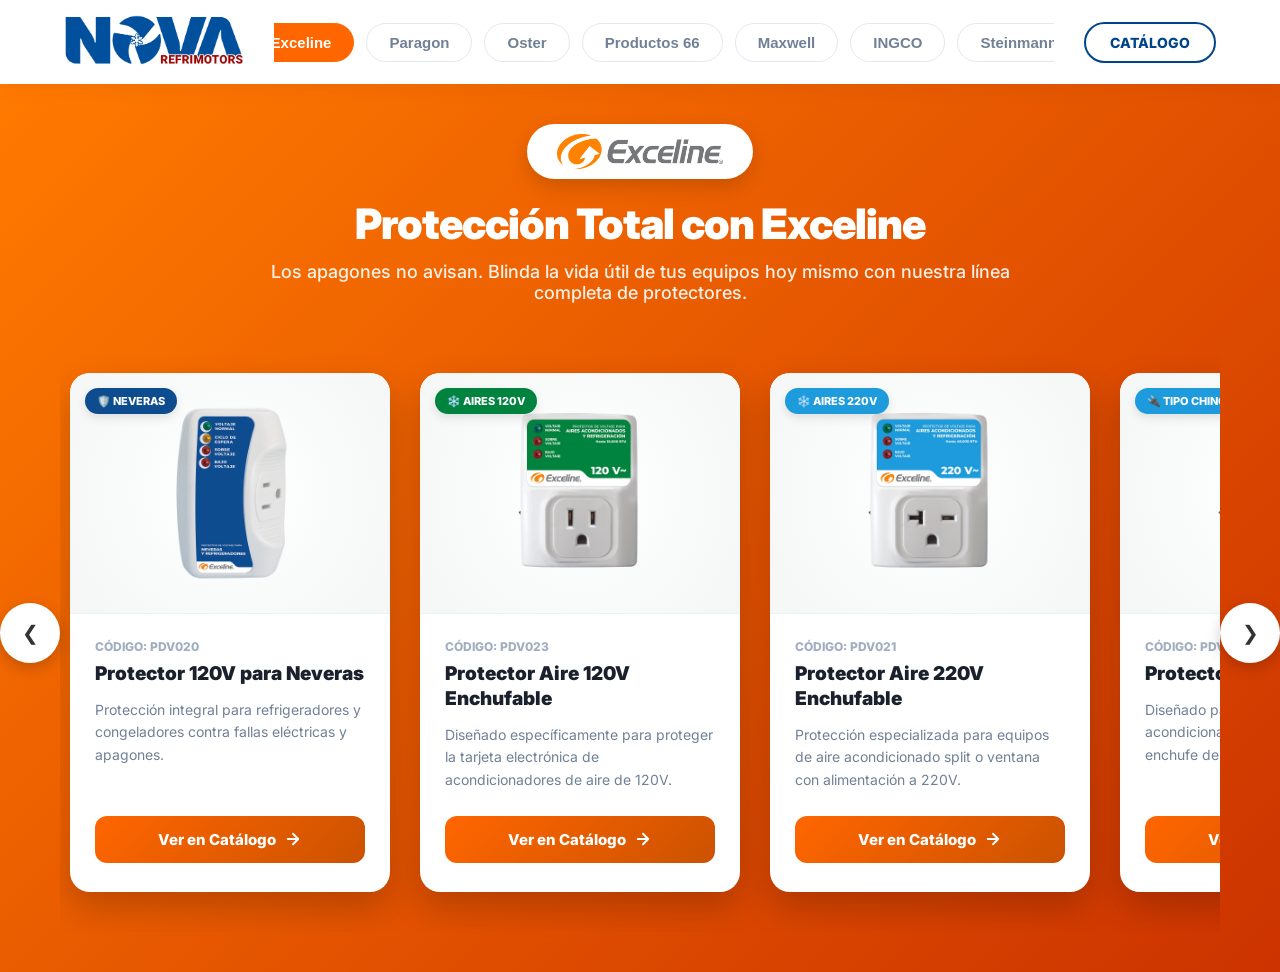
==== carrusel.html @ 26dc3462 "update" ====
<!DOCTYPE html>
<html lang="es">

<head>
    <meta charset="UTF-8">
    <meta name="viewport" content="width=device-width, initial-scale=1.0">
    <title>Marcas Destacadas | NOVA RefriMotors</title>
    <link rel="icon" type="image/x-icon" href="nova_favicon.png">

    <!-- Fuente moderna: Inter -->
    <link rel="preconnect" href="https://fonts.googleapis.com">
    <link rel="preconnect" href="https://fonts.gstatic.com" crossorigin>
    <link href="https://fonts.googleapis.com/css2?family=Inter:wght@400;500;600;700;800;900&display=swap"
        rel="stylesheet">

    <link rel="stylesheet" href="estilos-carrusel.css">
</head>

<body>

    <header class="carousel-header">
        <a href="index.html" title="Ver Catálogo">
            <img src="nova-logo-color.png" alt="Logo Nova RefriMotors" class="logo-img">
        </a>

        <nav class="brand-menu">
            <button class="brand-tab tab-exceline active" onclick="showBrand('exceline', this)">Exceline</button>
            <button class="brand-tab tab-paragon" onclick="showBrand('paragon', this)">Paragon</button>
            <button class="brand-tab tab-oster" onclick="showBrand('oster', this)">Oster</button>
            <button class="brand-tab tab-productos66" onclick="showBrand('productos66', this)">Productos 66</button>
            <button class="brand-tab tab-maxwell" onclick="showBrand('maxwell', this)">Maxwell</button>
            <button class="brand-tab tab-ingco" onclick="showBrand('ingco', this)">INGCO</button>
            <button class="brand-tab tab-steinmann" onclick="showBrand('steinmann', this)">Steinmann</button>
        </nav>

        <a href="index.html" class="back-btn">Catálogo</a>
    </header>

    <div class="master-carousel-container">

        <!-- ==========================================
             MARCA 1: EXCELINE (Carga Inmediata)
        =========================================== -->
        <section class="carousel-bg-card theme-exceline active-brand" id="brand-exceline">
            <div class="carousel-header-text">
                <div class="brand-logo-container exceline-logo">
                    <img src="Log_Exceline.png" alt="Marca Exceline">
                </div>
                <h2 class="carousel-title">Protección Total con Exceline</h2>
                <p class="carousel-subtitle">Los apagones no avisan. Blinda la vida útil de tus equipos hoy mismo con
                    nuestra línea completa de protectores.</p>
            </div>

            <div class="carousel-wrapper">
                <button class="slider-btn prev-btn">❮</button>
                <div class="carousel-track">
                    <div class="carousel-slide">
                        <div class="img-wrapper"><span class="badge badge-offer"
                                style="background:#0e4c90; color:white;">🛡️ Neveras</span><img
                                src="productos/PDV020.webp" alt="Protector PDV020"></div>
                        <div class="card-info">
                            <span class="card-category">CÓDIGO: PDV020</span>
                            <h3>Protector 120V para Neveras</h3>
                            <p>Protección integral para refrigeradores y congeladores contra fallas eléctricas y
                                apagones.</p>
                            <a href="index.html#product=PDV020" class="buy-btn exceline-btn">Ver en Catálogo <svg
                                    width="18" height="18" fill="none" stroke="currentColor" stroke-width="2.5"
                                    stroke-linecap="round" stroke-linejoin="round" viewBox="0 0 24 24">
                                    <path d="M5 12h14M12 5l7 7-7 7" />
                                </svg></a>
                        </div>
                    </div>
                    <div class="carousel-slide">
                        <div class="img-wrapper"><span class="badge badge-offer"
                                style="background:#00833e; color:white;">❄️ Aires 120V</span><img
                                src="productos/PDV023.webp" alt="Protector PDV023"></div>
                        <div class="card-info">
                            <span class="card-category">CÓDIGO: PDV023</span>
                            <h3>Protector Aire 120V Enchufable</h3>
                            <p>Diseñado específicamente para proteger la tarjeta electrónica de acondicionadores de aire
                                de 120V.</p>
                            <a href="index.html#product=PDV023" class="buy-btn exceline-btn">Ver en Catálogo <svg
                                    width="18" height="18" fill="none" stroke="currentColor" stroke-width="2.5"
                                    stroke-linecap="round" stroke-linejoin="round" viewBox="0 0 24 24">
                                    <path d="M5 12h14M12 5l7 7-7 7" />
                                </svg></a>
                        </div>
                    </div>
                    <div class="carousel-slide">
                        <div class="img-wrapper"><span class="badge badge-offer"
                                style="background:#1d9bdd; color:white;">❄️ Aires 220V</span><img
                                src="productos/PDV021.webp" alt="Protector PDV021"></div>
                        <div class="card-info">
                            <span class="card-category">CÓDIGO: PDV021</span>
                            <h3>Protector Aire 220V Enchufable</h3>
                            <p>Protección especializada para equipos de aire acondicionado split o ventana con
                                alimentación a 220V.</p>
                            <a href="index.html#product=PDV021" class="buy-btn exceline-btn">Ver en Catálogo <svg
                                    width="18" height="18" fill="none" stroke="currentColor" stroke-width="2.5"
                                    stroke-linecap="round" stroke-linejoin="round" viewBox="0 0 24 24">
                                    <path d="M5 12h14M12 5l7 7-7 7" />
                                </svg></a>
                        </div>
                    </div>
                    <div class="carousel-slide">
                        <div class="img-wrapper"><span class="badge badge-offer"
                                style="background:#1d9bdd; color:white;">🔌 Tipo Chino</span><img
                                src="productos/PDV022.webp" alt="Protector PDV022"></div>
                        <div class="card-info">
                            <span class="card-category">CÓDIGO: PDV022</span>
                            <h3>Protector 220V (Tipo Chino)</h3>
                            <p>Diseñado para equipos de aire acondicionado de 220V que utilizan enchufe de patas
                                inclinadas.</p>
                            <a href="index.html#product=PDV022" class="buy-btn exceline-btn">Ver en Catálogo <svg
                                    width="18" height="18" fill="none" stroke="currentColor" stroke-width="2.5"
                                    stroke-linecap="round" stroke-linejoin="round" viewBox="0 0 24 24">
                                    <path d="M5 12h14M12 5l7 7-7 7" />
                                </svg></a>
                        </div>
                    </div>
                    <div class="carousel-slide">
                        <div class="img-wrapper"><span class="badge badge-offer"
                                style="background:#77a9ff; color:white;">⚡ Bornera 120V</span><img
                                src="productos/PDV031.webp" alt="Protector PDV031"></div>
                        <div class="card-info">
                            <span class="card-category">CÓDIGO: PDV031</span>
                            <h3>Protector Alta Carga 120V</h3>
                            <p>Protector industrial y comercial para conexión directa por bornera. Ideal para cargas
                                pesadas en 120V.</p>
                            <a href="index.html#product=PDV031" class="buy-btn exceline-btn">Ver en Catálogo <svg
                                    width="18" height="18" fill="none" stroke="currentColor" stroke-width="2.5"
                                    stroke-linecap="round" stroke-linejoin="round" viewBox="0 0 24 24">
                                    <path d="M5 12h14M12 5l7 7-7 7" />
                                </svg></a>
                        </div>
                    </div>
                    <div class="carousel-slide">
                        <div class="img-wrapper"><span class="badge badge-offer"
                                style="background:#1d5370; color:white;">⚡ Bornera 220V</span><img
                                src="productos/PDV030.webp" alt="Protector PDV030"></div>
                        <div class="card-info">
                            <span class="card-category">CÓDIGO: PDV030</span>
                            <h3>Protector Alta Carga 220V</h3>
                            <p>Alta capacidad para equipos de gran tonelaje, motores y sistemas de refrigeración pesada
                                de 220V.</p>
                            <a href="index.html#product=PDV030" class="buy-btn exceline-btn">Ver en Catálogo <svg
                                    width="18" height="18" fill="none" stroke="currentColor" stroke-width="2.5"
                                    stroke-linecap="round" stroke-linejoin="round" viewBox="0 0 24 24">
                                    <path d="M5 12h14M12 5l7 7-7 7" />
                                </svg></a>
                        </div>
                    </div>
                    <div class="carousel-slide">
                        <div class="img-wrapper"><span class="badge badge-offer"
                                style="background:#09b75a; color:white;">🛠️ Compresores</span><img
                                src="productos/PDV029.webp" alt="Protector PDV029"></div>
                        <div class="card-info">
                            <span class="card-category">CÓDIGO: PDV029</span>
                            <h3>Protector de Compresores</h3>
                            <p>Dispositivo de montaje especializado para resguardar motocompresores de refrigeración
                                monofásicos de 120V.</p>
                            <a href="index.html#product=PDV029" class="buy-btn exceline-btn">Ver en Catálogo <svg
                                    width="18" height="18" fill="none" stroke="currentColor" stroke-width="2.5"
                                    stroke-linecap="round" stroke-linejoin="round" viewBox="0 0 24 24">
                                    <path d="M5 12h14M12 5l7 7-7 7" />
                                </svg></a>
                        </div>
                    </div>
                    <div class="carousel-slide">
                        <div class="img-wrapper"><span class="badge badge-offer"
                                style="background:#2d3748; color:white;">⚙️ Motores</span><img
                                src="productos/PDV051.webp" alt="Protector PDV051"></div>
                        <div class="card-info">
                            <span class="card-category">CÓDIGO: PDV051</span>
                            <h3>Protector para Motores 120V</h3>
                            <p>Módulo de protección integral para motores eléctricos monofásicos de uso industrial y
                                comercial en 120V.</p>
                            <a href="index.html#product=PDV051" class="buy-btn exceline-btn">Ver en Catálogo <svg
                                    width="18" height="18" fill="none" stroke="currentColor" stroke-width="2.5"
                                    stroke-linecap="round" stroke-linejoin="round" viewBox="0 0 24 24">
                                    <path d="M5 12h14M12 5l7 7-7 7" />
                                </svg></a>
                        </div>
                    </div>
                </div>
                <button class="slider-btn next-btn">❯</button>
            </div>
        </section>

        <!-- ==========================================
             MARCA 2: PARAGON (Carga Perezosa - data-src)
        =========================================== -->
        <section class="carousel-bg-card theme-paragon" id="brand-paragon" style="display: none;">
            <div class="carousel-header-text">
                <div class="brand-logo-container paragon-logo">
                    <img src="paragon-logo-negro.png" alt="Marca Paragon">
                </div>
                <h2 class="carousel-title">Precisión Mecánica Exacta</h2>
                <p class="carousel-subtitle">El estándar de la industria en sistemas de descongelación comercial e
                    industrial.</p>
            </div>
            <div class="carousel-wrapper">
                <button class="slider-btn prev-btn">❮</button>
                <div class="carousel-track">
                    <div class="carousel-slide">
                        <div class="img-wrapper"><span class="badge badge-offer"
                                style="background:#b70000; color:white;">⚙️ 220V</span><img
                                data-src="productos/RELOJ-PARAGON.webp" alt="Paragon 220V"></div>
                        <div class="card-info">
                            <span class="card-category">CÓDIGO: TIM500</span>
                            <h3>Reloj de Descongelacion Paragon 220V</h3>
                            <p>Temporizador electromecánico comercial Serie 8000 para descongelación a 220V.</p>
                            <a href="index.html#product=TIM500" class="buy-btn paragon-btn">Ver en Catálogo <svg
                                    width="18" height="18" fill="none" stroke="currentColor" stroke-width="2.5"
                                    stroke-linecap="round" stroke-linejoin="round" viewBox="0 0 24 24">
                                    <path d="M5 12h14M12 5l7 7-7 7" />
                                </svg></a>
                        </div>
                    </div>
                    <div class="carousel-slide">
                        <div class="img-wrapper"><span class="badge badge-offer"
                                style="background:#b70000; color:white;">⚙️ 110V</span><img
                                data-src="productos/RELOJ-PARAGON.webp" alt="Paragon 110V"></div>
                        <div class="card-info">
                            <span class="card-category">CÓDIGO: TIM400</span>
                            <h3>Reloj de Descongelacion Paragon 110V</h3>
                            <p>Temporizador electromecánico Serie 8000 ideal para refrigeración a 110V.</p>
                            <a href="index.html#product=TIM400" class="buy-btn paragon-btn">Ver en Catálogo <svg
                                    width="18" height="18" fill="none" stroke="currentColor" stroke-width="2.5"
                                    stroke-linecap="round" stroke-linejoin="round" viewBox="0 0 24 24">
                                    <path d="M5 12h14M12 5l7 7-7 7" />
                                </svg></a>
                        </div>
                    </div>
                    <div class="carousel-slide">
                        <div class="img-wrapper"><span class="badge badge-offer"
                                style="background:#b70000; color:white;">⏱️ 6H 21M</span><img
                                data-src="productos/TIM053.webp" alt="Paragon 6H"></div>
                        <div class="card-info">
                            <span class="card-category">CÓDIGO: TIM053</span>
                            <h3>Reloj de Nevera 6H x 21M</h3>
                            <p>Temporizador de descongelación automática con ciclo de 6 horas de trabajo.</p>
                            <a href="index.html#product=TIM053" class="buy-btn paragon-btn">Ver en Catálogo <svg
                                    width="18" height="18" fill="none" stroke="currentColor" stroke-width="2.5"
                                    stroke-linecap="round" stroke-linejoin="round" viewBox="0 0 24 24">
                                    <path d="M5 12h14M12 5l7 7-7 7" />
                                </svg></a>
                        </div>
                    </div>
                    <div class="carousel-slide">
                        <div class="img-wrapper"><span class="badge badge-offer"
                                style="background:#b70000; color:white;">⏱️ 8H 20M</span><img
                                data-src="productos/TIM018.webp" alt="Paragon 8H"></div>
                        <div class="card-info">
                            <span class="card-category">CÓDIGO: TIM018</span>
                            <h3>Reloj de Nevera 8H x 20M</h3>
                            <p>Intervalo equilibrado de 8 horas para consumo eficiente en neveras no-frost.</p>
                            <a href="index.html#product=TIM018" class="buy-btn paragon-btn">Ver en Catálogo <svg
                                    width="18" height="18" fill="none" stroke="currentColor" stroke-width="2.5"
                                    stroke-linecap="round" stroke-linejoin="round" viewBox="0 0 24 24">
                                    <path d="M5 12h14M12 5l7 7-7 7" />
                                </svg></a>
                        </div>
                    </div>
                    <div class="carousel-slide">
                        <div class="img-wrapper"><span class="badge badge-offer"
                                style="background:#b70000; color:white;">⏱️ 10H 25M</span><img
                                data-src="productos/TIM052.webp" alt="Paragon 10H"></div>
                        <div class="card-info">
                            <span class="card-category">CÓDIGO: TIM052</span>
                            <h3>Reloj de Nevera 10H x 25M</h3>
                            <p>Diseñado para ciclos extensos de enfriamiento garantizando eliminación de escarcha.</p>
                            <a href="index.html#product=TIM052" class="buy-btn paragon-btn">Ver en Catálogo <svg
                                    width="18" height="18" fill="none" stroke="currentColor" stroke-width="2.5"
                                    stroke-linecap="round" stroke-linejoin="round" viewBox="0 0 24 24">
                                    <path d="M5 12h14M12 5l7 7-7 7" />
                                </svg></a>
                        </div>
                    </div>
                </div>
                <button class="slider-btn next-btn">❯</button>
            </div>
        </section>

        <!-- ==========================================
             MARCA 3: OSTER (Carga Perezosa - data-src)
        =========================================== -->
        <section class="carousel-bg-card theme-oster" id="brand-oster" style="display: none;">
            <div class="carousel-header-text">
                <div class="brand-logo-container oster-logo">
                    <img src="oster-logo.png" alt="Marca Oster">
                </div>
                <h2 class="carousel-title">Repuestos Originales Garantizados</h2>
                <p class="carousel-subtitle">Recupera la potencia original de tu licuadora con aspas, vasos y
                    componentes certificados de máxima duración.</p>
            </div>
            <div class="carousel-wrapper">
                <button class="slider-btn prev-btn">❮</button>
                <div class="carousel-track">
                    <div class="carousel-slide">
                        <div class="img-wrapper"><span class="badge badge-offer"
                                style="background:#003264; color:white;">🔪 4 Aspas</span><img
                                data-src="productos/CUCHILLA_4_ASPAS_OSTER.webp.webp" alt="Oster 4 Aletas"></div>
                        <div class="card-info">
                            <span class="card-category">CÓDIGO: CLC001</span>
                            <h3>Cuchilla Oster 4 Aletas</h3>
                            <p>Cuchilla Picahielo Oster Original de 4 aletas en acero inoxidable de alta resistencia.
                            </p>
                            <a href="index.html#product=CLC001" class="buy-btn oster-btn">Ver en Catálogo <svg
                                    width="18" height="18" fill="none" stroke="currentColor" stroke-width="2.5"
                                    stroke-linecap="round" stroke-linejoin="round" viewBox="0 0 24 24">
                                    <path d="M5 12h14M12 5l7 7-7 7" />
                                </svg></a>
                        </div>
                    </div>
                    <div class="carousel-slide">
                        <div class="img-wrapper"><span class="badge badge-offer"
                                style="background:#003264; color:white;">🌪️ 6 Aspas</span><img
                                data-src="productos/CLC032.webp" alt="Oster 6 Aletas"></div>
                        <div class="card-info">
                            <span class="card-category">CÓDIGO: CLC032</span>
                            <h3>Cuchilla Oster 6 Aletas</h3>
                            <p>Cuchilla Oster procesadora de 6 aletas (Mod. 4980) de alto rendimiento para hielo y
                                batidos.</p>
                            <a href="index.html#product=CLC032" class="buy-btn oster-btn">Ver en Catálogo <svg
                                    width="18" height="18" fill="none" stroke="currentColor" stroke-width="2.5"
                                    stroke-linecap="round" stroke-linejoin="round" viewBox="0 0 24 24">
                                    <path d="M5 12h14M12 5l7 7-7 7" />
                                </svg></a>
                        </div>
                    </div>
                    <div class="carousel-slide">
                        <div class="img-wrapper"><span class="badge badge-offer"
                                style="background:#003264; color:white;">⚡ Eléctrico</span><img
                                data-src="productos/SWL102.webp" alt="Switch Oster"></div>
                        <div class="card-info">
                            <span class="card-category">CÓDIGO: SWL102</span>
                            <h3>Switch de Licuadora</h3>
                            <p>Switch de Licuadora Oster Original de 3 velocidades con perilla incluida.</p>
                            <a href="index.html#product=SWL102" class="buy-btn oster-btn">Ver en Catálogo <svg
                                    width="18" height="18" fill="none" stroke="currentColor" stroke-width="2.5"
                                    stroke-linecap="round" stroke-linejoin="round" viewBox="0 0 24 24">
                                    <path d="M5 12h14M12 5l7 7-7 7" />
                                </svg></a>
                        </div>
                    </div>
                    <div class="carousel-slide">
                        <div class="img-wrapper"><span class="badge badge-offer"
                                style="background:#003264; color:white;">🥤 Accesorios</span><img
                                data-src="productos/VLC005.webp" alt="Vaso Oster"></div>
                        <div class="card-info">
                            <span class="card-category">CÓDIGO: VLC005</span>
                            <h3>Vaso de Licuadora c/Tapa</h3>
                            <p>Vaso de licuadora Oster Original con tapa. Cristal de alta resistencia térmica y golpes.
                            </p>
                            <a href="index.html#product=VLC005" class="buy-btn oster-btn">Ver en Catálogo <svg
                                    width="18" height="18" fill="none" stroke="currentColor" stroke-width="2.5"
                                    stroke-linecap="round" stroke-linejoin="round" viewBox="0 0 24 24">
                                    <path d="M5 12h14M12 5l7 7-7 7" />
                                </svg></a>
                        </div>
                    </div>
                    <div class="carousel-slide">
                        <div class="img-wrapper"><span class="badge badge-offer"
                                style="background:#003264; color:white;">⚙️ Acoples</span><img
                                data-src="productos/JLC001.webp" alt="Cuadrante Oster"></div>
                        <div class="card-info">
                            <span class="card-category">CÓDIGO: JLC001</span>
                            <h3>Cuadrante Oster Rosca Gruesa</h3>
                            <p>Kit de acople cuadrante de rosca gruesa original Oster. Metálico y de alta durabilidad.
                            </p>
                            <a href="index.html#product=JLC001" class="buy-btn oster-btn">Ver en Catálogo <svg
                                    width="18" height="18" fill="none" stroke="currentColor" stroke-width="2.5"
                                    stroke-linecap="round" stroke-linejoin="round" viewBox="0 0 24 24">
                                    <path d="M5 12h14M12 5l7 7-7 7" />
                                </svg></a>
                        </div>
                    </div>
                </div>
                <button class="slider-btn next-btn">❯</button>
            </div>
        </section>

        <!-- ==========================================
             MARCA 4: PRODUCTOS 66 (Carga Perezosa - data-src)
        =========================================== -->
        <section class="carousel-bg-card theme-productos66" id="brand-productos66" style="display: none;">
            <div class="carousel-header-text">
                <div class="brand-logo-container productos66-logo">
                    <img src="productos66-logo.png" alt="Marca Productos 66">
                </div>
                <h2 class="carousel-title">Limpieza y Mantenimiento Profesional</h2>
                <p class="carousel-subtitle">Químicos especializados de alta pureza para garantizar el máximo
                    rendimiento de tus equipos de refrigeración.</p>
            </div>
            <div class="carousel-wrapper">
                <button class="slider-btn prev-btn">❮</button>
                <div class="carousel-track">
                    <div class="carousel-slide">
                        <div class="img-wrapper"><span class="badge badge-new"
                                style="background:#8cc63f; color:white">🟢 Limpieza</span><img
                                data-src="productos/PANEL-CLEAN.webp" alt="Panel Clean 66"></div>
                        <div class="card-info">
                            <span class="card-category">CÓDIGO: QMC004</span>
                            <h3>Panel Clean 66</h3>
                            <p>Limpiador profundo de aluminio para serpentines. Restaura la transferencia térmica.</p>
                            <a href="index.html#product=QMC004" class="buy-btn productos66-btn">Ver en Catálogo <svg
                                    width="18" height="18" fill="none" stroke="currentColor" stroke-width="2.5"
                                    stroke-linecap="round" stroke-linejoin="round" viewBox="0 0 24 24">
                                    <path d="M5 12h14M12 5l7 7-7 7" />
                                </svg></a>
                        </div>
                    </div>
                    <div class="carousel-slide">
                        <div class="img-wrapper"><span class="badge badge-offer"
                                style="background:#e87722; color:white">🟠 Concentrado</span><img
                                data-src="productos/PANEL-CLEAN+.webp" alt="Panel Clean 66 Plus+"></div>
                        <div class="card-info">
                            <span class="card-category">CÓDIGO: QMC016</span>
                            <h3>Panel Clean 66 Plus+</h3>
                            <p>Fórmula de alta concentración para remover el sucio pesado y la oxidación extrema.</p>
                            <a href="index.html#product=QMC016" class="buy-btn productos66-btn">Ver en Catálogo <svg
                                    width="18" height="18" fill="none" stroke="currentColor" stroke-width="2.5"
                                    stroke-linecap="round" stroke-linejoin="round" viewBox="0 0 24 24">
                                    <path d="M5 12h14M12 5l7 7-7 7" />
                                </svg></a>
                        </div>
                    </div>
                    <div class="carousel-slide">
                        <div class="img-wrapper"><span class="badge badge-new"
                                style="background:#00aae7; color:white">🔵 Antihumedad</span><img
                                data-src="productos/PANEL-COOL.webp" alt="Panel Cool 66"></div>
                        <div class="card-info">
                            <span class="card-category">CÓDIGO: QMC003</span>
                            <h3>Panel Cool 66</h3>
                            <p>Alcohol Metílico. Elimina la humedad del sistema evitando congelación en válvulas.</p>
                            <a href="index.html#product=QMC003" class="buy-btn productos66-btn">Ver en Catálogo <svg
                                    width="18" height="18" fill="none" stroke="currentColor" stroke-width="2.5"
                                    stroke-linecap="round" stroke-linejoin="round" viewBox="0 0 24 24">
                                    <path d="M5 12h14M12 5l7 7-7 7" />
                                </svg></a>
                        </div>
                    </div>
                    <div class="carousel-slide">
                        <div class="img-wrapper"><span class="badge badge-hot"
                                style="background:#da291c; color:white">🔴 Brillo</span><img
                                data-src="productos/PANEL-SHINE.webp" alt="Panel Shine 66"></div>
                        <div class="card-info">
                            <span class="card-category">CÓDIGO: QMC020</span>
                            <h3>Panel Shine 66</h3>
                            <p>Abrillantador químico de aluminio. Restaura el aspecto original dejándolos como nuevos.
                            </p>
                            <a href="index.html#product=QMC020" class="buy-btn productos66-btn">Ver en Catálogo <svg
                                    width="18" height="18" fill="none" stroke="currentColor" stroke-width="2.5"
                                    stroke-linecap="round" stroke-linejoin="round" viewBox="0 0 24 24">
                                    <path d="M5 12h14M12 5l7 7-7 7" />
                                </svg></a>
                        </div>
                    </div>
                    <div class="carousel-slide">
                        <div class="img-wrapper"><span class="badge badge-offer"
                                style="background:#ffcd00; color:white;">🟡 Dieléctrico</span><img
                                data-src="productos/PANELTRON.webp" alt="Paneltron 66"></div>
                        <div class="card-info">
                            <span class="card-category">CÓDIGO: QMC001</span>
                            <h3>Paneltron 66</h3>
                            <p>Solvente dieléctrico de 1 Litro para la limpieza segura de componentes y tableros
                                eléctricos.</p>
                            <a href="index.html#product=QMC001" class="buy-btn productos66-btn">Ver en Catálogo <svg
                                    width="18" height="18" fill="none" stroke="currentColor" stroke-width="2.5"
                                    stroke-linecap="round" stroke-linejoin="round" viewBox="0 0 24 24">
                                    <path d="M5 12h14M12 5l7 7-7 7" />
                                </svg></a>
                        </div>
                    </div>
                    <div class="carousel-slide">
                        <div class="img-wrapper"><span class="badge badge-hot"
                                style="background:#d25e1a; color:white">🟠 Concentrado</span><img
                                data-src="productos/PANELTRON+.webp" alt="Paneltron 66 Plus+"></div>
                        <div class="card-info">
                            <span class="card-category">CÓDIGO: QMC006</span>
                            <h3>Paneltron 66 Plus+</h3>
                            <p>Fórmula premium en lata de 1 Kilo. Máxima pureza, evaporación rápida y cero residuos.</p>
                            <a href="index.html#product=QMC006" class="buy-btn productos66-btn">Ver en Catálogo <svg
                                    width="18" height="18" fill="none" stroke="currentColor" stroke-width="2.5"
                                    stroke-linecap="round" stroke-linejoin="round" viewBox="0 0 24 24">
                                    <path d="M5 12h14M12 5l7 7-7 7" />
                                </svg></a>
                        </div>
                    </div>
                </div>
                <button class="slider-btn next-btn">❯</button>
            </div>
        </section>

        <!-- ==========================================
             MARCA 5: MAXWELL (Carga Perezosa - data-src)
        =========================================== -->
        <section class="carousel-bg-card theme-maxwell" id="brand-maxwell" style="display: none;">
            <div class="carousel-header-text">
                <div class="brand-logo-container maxwell-logo">
                    <img src="maxwell-gold-logo.png" alt="Marca Maxwell">
                </div>
                <h2 class="carousel-title">Flujo Energético Perfecto</h2>
                <p class="carousel-subtitle">Máxima durabilidad con 5 años de garantía. La energía constante y segura
                    que tus sistemas de refrigeración exigen.</p>
            </div>
            <div class="carousel-wrapper">
                <button class="slider-btn prev-btn">❮</button>
                <div class="carousel-track">
                    <div class="carousel-slide">
                        <div class="img-wrapper"><span class="badge badge-hot" style="background:#d38312; color:white">⭐
                                5 Años</span><img data-src="productos/20UF-GOLD.webp" alt="Capacitor 20UF"></div>
                        <div class="card-info">
                            <span class="card-category">CÓDIGO: CAP320</span>
                            <h3>Capacitor de 20 MFD Gold</h3>
                            <p>Capacitor de marcha metálico 370/440V.</p>
                            <a href="index.html#product=CAP320" class="buy-btn maxwell-btn">Ver en Catálogo <svg
                                    width="18" height="18" fill="none" stroke="currentColor" stroke-width="2.5"
                                    stroke-linecap="round" stroke-linejoin="round" viewBox="0 0 24 24">
                                    <path d="M5 12h14M12 5l7 7-7 7" />
                                </svg></a>
                        </div>
                    </div>
                    <div class="carousel-slide">
                        <div class="img-wrapper"><span class="badge badge-hot" style="background:#d38312; color:white">⭐
                                5 Años</span><img data-src="productos/25UF-GOLD.webp" alt="Capacitor 25UF"></div>
                        <div class="card-info">
                            <span class="card-category">CÓDIGO: CAP325</span>
                            <h3>Capacitor de 25 MFD Gold</h3>
                            <p>Capacitor de marcha metálico 370/440V.</p>
                            <a href="index.html#product=CAP325" class="buy-btn maxwell-btn">Ver en Catálogo <svg
                                    width="18" height="18" fill="none" stroke="currentColor" stroke-width="2.5"
                                    stroke-linecap="round" stroke-linejoin="round" viewBox="0 0 24 24">
                                    <path d="M5 12h14M12 5l7 7-7 7" />
                                </svg></a>
                        </div>
                    </div>
                    <div class="carousel-slide">
                        <div class="img-wrapper"><span class="badge badge-hot" style="background:#d38312; color:white">⭐
                                5 Años</span><img data-src="productos/30UF-GOLD.webp" alt="Capacitor 30UF"></div>
                        <div class="card-info">
                            <span class="card-category">CÓDIGO: CAP330</span>
                            <h3>Capacitor 30 MFD Gold</h3>
                            <p>Capacitor de marcha metálico 370/440V.</p>
                            <a href="index.html#product=CAP330" class="buy-btn maxwell-btn">Ver en Catálogo <svg
                                    width="18" height="18" fill="none" stroke="currentColor" stroke-width="2.5"
                                    stroke-linecap="round" stroke-linejoin="round" viewBox="0 0 24 24">
                                    <path d="M5 12h14M12 5l7 7-7 7" />
                                </svg></a>
                        </div>
                    </div>
                    <div class="carousel-slide">
                        <div class="img-wrapper"><span class="badge badge-hot" style="background:#d38312; color:white">⭐
                                5 Años</span><img data-src="productos/35UF-GOLD.webp" alt="Capacitor 35UF"></div>
                        <div class="card-info">
                            <span class="card-category">CÓDIGO: CAP335</span>
                            <h3>Capacitor de 35 MFD Gold</h3>
                            <p>Capacitor de marcha metálico 370/440V.</p>
                            <a href="index.html#product=CAP335" class="buy-btn maxwell-btn">Ver en Catálogo <svg
                                    width="18" height="18" fill="none" stroke="currentColor" stroke-width="2.5"
                                    stroke-linecap="round" stroke-linejoin="round" viewBox="0 0 24 24">
                                    <path d="M5 12h14M12 5l7 7-7 7" />
                                </svg></a>
                        </div>
                    </div>
                    <div class="carousel-slide">
                        <div class="img-wrapper"><span class="badge badge-hot" style="background:#d38312; color:white">⭐
                                5 Años</span><img data-src="productos/40UF-GOLD.webp" alt="Capacitor 40UF"></div>
                        <div class="card-info">
                            <span class="card-category">CÓDIGO: CAP340</span>
                            <h3>Capacitor de 40 MFD Gold</h3>
                            <p>Capacitor de marcha metálico 370/440V.</p>
                            <a href="index.html#product=CAP340" class="buy-btn maxwell-btn">Ver en Catálogo <svg
                                    width="18" height="18" fill="none" stroke="currentColor" stroke-width="2.5"
                                    stroke-linecap="round" stroke-linejoin="round" viewBox="0 0 24 24">
                                    <path d="M5 12h14M12 5l7 7-7 7" />
                                </svg></a>
                        </div>
                    </div>
                    <div class="carousel-slide">
                        <div class="img-wrapper"><span class="badge badge-hot" style="background:#d38312; color:white">⭐
                                5 Años</span><img data-src="productos/45UF-GOLD.webp" alt="Capacitor 45UF"></div>
                        <div class="card-info">
                            <span class="card-category">CÓDIGO: CAP345</span>
                            <h3>Capacitor de 45 MFD Gold</h3>
                            <p>Capacitor de marcha metálico 370/440V.</p>
                            <a href="index.html#product=CAP345" class="buy-btn maxwell-btn">Ver en Catálogo <svg
                                    width="18" height="18" fill="none" stroke="currentColor" stroke-width="2.5"
                                    stroke-linecap="round" stroke-linejoin="round" viewBox="0 0 24 24">
                                    <path d="M5 12h14M12 5l7 7-7 7" />
                                </svg></a>
                        </div>
                    </div>
                    <div class="carousel-slide">
                        <div class="img-wrapper"><span class="badge badge-hot" style="background:#d38312; color:white">⭐
                                5 Años</span><img data-src="productos/50UF-GOLD.webp" alt="Capacitor 50UF"></div>
                        <div class="card-info">
                            <span class="card-category">CÓDIGO: CAP350</span>
                            <h3>Capacitor de 50 MFD Gold</h3>
                            <p>Capacitor de marcha metálico 370/440V.</p>
                            <a href="index.html#product=CAP350" class="buy-btn maxwell-btn">Ver en Catálogo <svg
                                    width="18" height="18" fill="none" stroke="currentColor" stroke-width="2.5"
                                    stroke-linecap="round" stroke-linejoin="round" viewBox="0 0 24 24">
                                    <path d="M5 12h14M12 5l7 7-7 7" />
                                </svg></a>
                        </div>
                    </div>
                    <div class="carousel-slide">
                        <div class="img-wrapper"><span class="badge badge-hot" style="background:#d38312; color:white">⭐
                                5 Años</span><img data-src="productos/60UF-GOLD.webp" alt="Capacitor 60UF"></div>
                        <div class="card-info">
                            <span class="card-category">CÓDIGO: CAP360</span>
                            <h3>Capacitor de 60 MFD Gold</h3>
                            <p>Capacitor de marcha metálico 370/440V.</p>
                            <a href="index.html#product=CAP360" class="buy-btn maxwell-btn">Ver en Catálogo <svg
                                    width="18" height="18" fill="none" stroke="currentColor" stroke-width="2.5"
                                    stroke-linecap="round" stroke-linejoin="round" viewBox="0 0 24 24">
                                    <path d="M5 12h14M12 5l7 7-7 7" />
                                </svg></a>
                        </div>
                    </div>
                    <div class="carousel-slide">
                        <div class="img-wrapper"><span class="badge badge-hot" style="background:#d38312; color:white">⭐
                                5 Años</span><img data-src="productos/70UF-GOLD.webp" alt="Capacitor 70UF"></div>
                        <div class="card-info">
                            <span class="card-category">CÓDIGO: CAP370</span>
                            <h3>Capacitor de 70 MFD Gold</h3>
                            <p>Capacitor de marcha metálico 370/440V.</p>
                            <a href="index.html#product=CAP370" class="buy-btn maxwell-btn">Ver en Catálogo <svg
                                    width="18" height="18" fill="none" stroke="currentColor" stroke-width="2.5"
                                    stroke-linecap="round" stroke-linejoin="round" viewBox="0 0 24 24">
                                    <path d="M5 12h14M12 5l7 7-7 7" />
                                </svg></a>
                        </div>
                    </div>
                    <div class="carousel-slide">
                        <div class="img-wrapper"><span class="badge badge-hot" style="background:#d38312; color:white">⭐
                                5 Años</span><img data-src="productos/75UF-GOLD.webp" alt="Capacitor 75UF"></div>
                        <div class="card-info">
                            <span class="card-category">CÓDIGO: CAP371</span>
                            <h3>Capacitor de 75 MFD Gold</h3>
                            <p>Capacitor de marcha metálico 370/440V.</p>
                            <a href="index.html#product=CAP371" class="buy-btn maxwell-btn">Ver en Catálogo <svg
                                    width="18" height="18" fill="none" stroke="currentColor" stroke-width="2.5"
                                    stroke-linecap="round" stroke-linejoin="round" viewBox="0 0 24 24">
                                    <path d="M5 12h14M12 5l7 7-7 7" />
                                </svg></a>
                        </div>
                    </div>
                </div>
                <button class="slider-btn next-btn">❯</button>
            </div>
        </section>

        <!-- ==========================================
             MARCA 6: INGCO (Carga Perezosa - data-src)
        =========================================== -->
        <section class="carousel-bg-card theme-ingco" id="brand-ingco" style="display: none;">
            <div class="carousel-header-text">
                <div class="brand-logo-container ingco-logo">
                    <img src="ingco-logo.png" alt="Marca INGCO">
                </div>
                <h2 class="carousel-title">Equipos y Herramientas de Calidad</h2>
                <p class="carousel-subtitle">Equipos de grado profesional diseñados con la mejor calidad para resistir
                    el trabajo más pesado.</p>
            </div>
            <div class="carousel-wrapper">
                <button class="slider-btn prev-btn">❮</button>
                <div class="carousel-track">
                    <div class="carousel-slide">
                        <div class="img-wrapper"><span class="badge badge-hot" style="background:#363535; color:white">⚡
                                1600W</span><img data-src="productos/HID012.webp" alt="Hidrojet 1600W"></div>
                        <div class="card-info">
                            <span class="card-category">CÓDIGO: HID012</span>
                            <h3>Hidrojet de Alta Presión 1600W</h3>
                            <p>Hidrolavadora de alta presión para limpieza profunda de paneles y serpentines.</p>
                            <a href="index.html#product=HID012" class="buy-btn ingco-btn">Ver en Catálogo <svg
                                    width="18" height="18" fill="none" stroke="currentColor" stroke-width="2.5"
                                    stroke-linecap="round" stroke-linejoin="round" viewBox="0 0 24 24">
                                    <path d="M5 12h14M12 5l7 7-7 7" />
                                </svg></a>
                        </div>
                    </div>
                    <div class="carousel-slide">
                        <div class="img-wrapper"><span class="badge badge-offer"
                                style="background:#363535; color:white">💨 1000W</span><img
                                data-src="productos/ASP105.webp" alt="Aspiradora INGCO"></div>
                        <div class="card-info">
                            <span class="card-category">CÓDIGO: ASP105</span>
                            <h3>Aspiradora para Seco/Húmedo de 10L</h3>
                            <p>Aspiradora de grado industrial capaz de recoger polvo y líquidos con motor de 1000W.</p>
                            <a href="index.html#product=ASP105" class="buy-btn ingco-btn">Ver en Catálogo <svg
                                    width="18" height="18" fill="none" stroke="currentColor" stroke-width="2.5"
                                    stroke-linecap="round" stroke-linejoin="round" viewBox="0 0 24 24">
                                    <path d="M5 12h14M12 5l7 7-7 7" />
                                </svg></a>
                        </div>
                    </div>
                    <div class="carousel-slide">
                        <div class="img-wrapper"><span class="badge badge-new"
                                style="background:#363535; color:white">💧 1 HP</span><img
                                data-src="productos/BMB098.webp" alt="Bomba INGCO 1HP"></div>
                        <div class="card-info">
                            <span class="card-category">CÓDIGO: BMB098</span>
                            <h3>Bomba de Agua de 1HP 110V</h3>
                            <p>Bomba periférica de alto rendimiento con embobinado de cobre para máxima potencia.</p>
                            <a href="index.html#product=BMB098" class="buy-btn ingco-btn">Ver en Catálogo <svg
                                    width="18" height="18" fill="none" stroke="currentColor" stroke-width="2.5"
                                    stroke-linecap="round" stroke-linejoin="round" viewBox="0 0 24 24">
                                    <path d="M5 12h14M12 5l7 7-7 7" />
                                </svg></a>
                        </div>
                    </div>
                    <div class="carousel-slide">
                        <div class="img-wrapper"><span class="badge badge-new"
                                style="background:#363535; color:white">💧 1/2 HP</span><img
                                data-src="productos/BMB100.webp" alt="Bomba INGCO 1/2HP"></div>
                        <div class="card-info">
                            <span class="card-category">CÓDIGO: BMB100</span>
                            <h3>Bomba de Agua de 1/2HP 110V</h3>
                            <p>Bomba periférica eficiente y resistente para uso residencial o comercial ligero.</p>
                            <a href="index.html#product=BMB100" class="buy-btn ingco-btn">Ver en Catálogo <svg
                                    width="18" height="18" fill="none" stroke="currentColor" stroke-width="2.5"
                                    stroke-linecap="round" stroke-linejoin="round" viewBox="0 0 24 24">
                                    <path d="M5 12h14M12 5l7 7-7 7" />
                                </svg></a>
                        </div>
                    </div>
                    <div class="carousel-slide">
                        <div class="img-wrapper"><span class="badge badge-offer"
                                style="background:#363535; color:white">⚙️ 750W</span><img
                                data-src="productos/ESR100.webp" alt="Esmeriladora INGCO"></div>
                        <div class="card-info">
                            <span class="card-category">CÓDIGO: ESR100</span>
                            <h3>Esmeriladora Angular 4-1/2 750W</h3>
                            <p>Esmeril de alto rendimiento ideal para cortes rápidos y desbaste de metales.</p>
                            <a href="index.html#product=ESR100" class="buy-btn ingco-btn">Ver en Catálogo <svg
                                    width="18" height="18" fill="none" stroke="currentColor" stroke-width="2.5"
                                    stroke-linecap="round" stroke-linejoin="round" viewBox="0 0 24 24">
                                    <path d="M5 12h14M12 5l7 7-7 7" />
                                </svg></a>
                        </div>
                    </div>
                    <div class="carousel-slide">
                        <div class="img-wrapper"><span class="badge badge-hot"
                                style="background:#363535; color:white">🛠️ Kit 3 en 1</span><img
                                data-src="productos/VAM110.webp" alt="Kit Eléctrico"></div>
                        <div class="card-info">
                            <span class="card-category">CÓDIGO: VAM110</span>
                            <h3>Kit Multímetro, Tester y Pinza</h3>
                            <p>El combo eléctrico definitivo: Multímetro, Pinza Amperimétrica y Detector de Voltaje.</p>
                            <a href="index.html#product=VAM110" class="buy-btn ingco-btn">Ver en Catálogo <svg
                                    width="18" height="18" fill="none" stroke="currentColor" stroke-width="2.5"
                                    stroke-linecap="round" stroke-linejoin="round" viewBox="0 0 24 24">
                                    <path d="M5 12h14M12 5l7 7-7 7" />
                                </svg></a>
                        </div>
                    </div>
                    <div class="carousel-slide">
                        <div class="img-wrapper"><span class="badge badge-offer"
                                style="background:#363535; color:white">🚰 Control</span><img
                                data-src="productos/PST101.webp" alt="Control de Presión"></div>
                        <div class="card-info">
                            <span class="card-category">CÓDIGO: PST101</span>
                            <h3>Control de Presión Automático</h3>
                            <p>Automatiza el encendido y apagado de tu bomba de agua manteniendo una presión constante.
                            </p>
                            <a href="index.html#product=PST101" class="buy-btn ingco-btn">Ver en Catálogo <svg
                                    width="18" height="18" fill="none" stroke="currentColor" stroke-width="2.5"
                                    stroke-linecap="round" stroke-linejoin="round" viewBox="0 0 24 24">
                                    <path d="M5 12h14M12 5l7 7-7 7" />
                                </svg></a>
                        </div>
                    </div>
                    <div class="carousel-slide">
                        <div class="img-wrapper"><span class="badge badge-offer"
                                style="background:#363535; color:white">🚰 Regulador</span><img
                                data-src="productos/PST104.webp" alt="Regulador Electrónico"></div>
                        <div class="card-info">
                            <span class="card-category">CÓDIGO: PST104</span>
                            <h3>Regulador Presscontrol</h3>
                            <p>Módulo electrónico de control de flujo y presión para sistemas de bombeo hidroneumáticos.
                            </p>
                            <a href="index.html#product=PST104" class="buy-btn ingco-btn">Ver en Catálogo <svg
                                    width="18" height="18" fill="none" stroke="currentColor" stroke-width="2.5"
                                    stroke-linecap="round" stroke-linejoin="round" viewBox="0 0 24 24">
                                    <path d="M5 12h14M12 5l7 7-7 7" />
                                </svg></a>
                        </div>
                    </div>
                </div>
                <button class="slider-btn next-btn">❯</button>
            </div>
        </section>

        <!-- ==========================================
             MARCA 7: STEINMANN (Carga Perezosa - data-src)
        =========================================== -->
        <section class="carousel-bg-card theme-steinmann" id="brand-steinmann" style="display: none;">
            <div class="carousel-header-text">
                <div class="brand-logo-container steinmann-logo">
                    <img src="steinmann-logo.png" alt="Marca Steinmann">
                </div>
                <h2 class="carousel-title">Tecnología Avanzada en Refrigeración</h2>
                <p class="carousel-subtitle">Herramientas de vacío, motores y componentes de máxima precisión y
                    rendimiento.</p>
            </div>
            <div class="carousel-wrapper">
                <button class="slider-btn prev-btn">❮</button>
                <div class="carousel-track">

                    <div class="carousel-slide">
                        <div class="img-wrapper"><span class="badge badge-hot"
                                style="background:#0d47a1; color:white">🔋 18V</span><img
                                data-src="productos/BMB110.webp" alt="Bomba Vacío Inalámbrica"></div>
                        <div class="card-info">
                            <span class="card-category">CÓDIGO: BMB110</span>
                            <h3>Bomba de Vacío de 1/4 Inalámbrica</h3>
                            <p>Máxima portabilidad para técnicos exigentes. Opera a batería de 18V.</p>
                            <a href="index.html#product=BMB110" class="buy-btn steinmann-btn">Ver en Catálogo <svg
                                    width="18" height="18" fill="none" stroke="currentColor" stroke-width="2.5"
                                    stroke-linecap="round" stroke-linejoin="round" viewBox="0 0 24 24">
                                    <path d="M5 12h14M12 5l7 7-7 7" />
                                </svg></a>
                        </div>
                    </div>
                    <div class="carousel-slide">
                        <div class="img-wrapper"><span class="badge badge-offer"
                                style="background:#0d47a1; color:white">⚙️ 18" Axial</span><img
                                data-src="productos/MVA364.webp" alt="Motor Axial 18 Pulgadas"></div>
                        <div class="card-info">
                            <span class="card-category">CÓDIGO: MVA364</span>
                            <h3>Motor Ventilador Axial de Succión 18" 220V</h3>
                            <p>Motor de succión de gran caudal para cavas cuarto y alto tonelaje.</p>
                            <a href="index.html#product=MVA364" class="buy-btn steinmann-btn">Ver en Catálogo <svg
                                    width="18" height="18" fill="none" stroke="currentColor" stroke-width="2.5"
                                    stroke-linecap="round" stroke-linejoin="round" viewBox="0 0 24 24">
                                    <path d="M5 12h14M12 5l7 7-7 7" />
                                </svg></a>
                        </div>
                    </div>
                    <div class="carousel-slide">
                        <div class="img-wrapper"><span class="badge badge-new"
                                style="background:#0d47a1; color:white">🛠️ Kit</span><img
                                data-src="productos/KIT105.webp" alt="Kit Vacío Veloz"></div>
                        <div class="card-info">
                            <span class="card-category">CÓDIGO: KIT105</span>
                            <h3>Kit Vacío Veloz Lite 1/2</h3>
                            <p>Herramienta especializada para realizar vacíos profundos en tiempo récord.</p>
                            <a href="index.html#product=KIT105" class="buy-btn steinmann-btn">Ver en Catálogo <svg
                                    width="18" height="18" fill="none" stroke="currentColor" stroke-width="2.5"
                                    stroke-linecap="round" stroke-linejoin="round" viewBox="0 0 24 24">
                                    <path d="M5 12h14M12 5l7 7-7 7" />
                                </svg></a>
                        </div>
                    </div>
                    <div class="carousel-slide">
                        <div class="img-wrapper"><span class="badge badge-hot"
                                style="background:#0d47a1; color:white">🔩 1/3 HP</span><img
                                data-src="productos/MOI020.webp" alt="Motor 1/3HP"></div>
                        <div class="card-info">
                            <span class="card-category">CÓDIGO: MOI020</span>
                            <h3>Motor Ventilador de 1/3HP 220V</h3>
                            <p>Motor potente para equipos centrales de gran capacidad y alto rendimiento térmico.</p>
                            <a href="index.html#product=MOI020" class="buy-btn steinmann-btn">Ver en Catálogo <svg
                                    width="18" height="18" fill="none" stroke="currentColor" stroke-width="2.5"
                                    stroke-linecap="round" stroke-linejoin="round" viewBox="0 0 24 24">
                                    <path d="M5 12h14M12 5l7 7-7 7" />
                                </svg></a>
                        </div>
                    </div>
                    <div class="carousel-slide">
                        <div class="img-wrapper"><span class="badge badge-offer"
                                style="background:#0d47a1; color:white">✂️ Precisión</span><img
                                data-src="productos/CTB014.webp" alt="Corta Tubo Grande"></div>
                        <div class="card-info">
                            <span class="card-category">CÓDIGO: CTB014</span>
                            <h3>Corta Tubo Grande 1-1/4</h3>
                            <p>Herramienta de corte de precisión para tuberías de cobre y aluminio.</p>
                            <a href="index.html#product=CTB014" class="buy-btn steinmann-btn">Ver en Catálogo <svg
                                    width="18" height="18" fill="none" stroke="currentColor" stroke-width="2.5"
                                    stroke-linecap="round" stroke-linejoin="round" viewBox="0 0 24 24">
                                    <path d="M5 12h14M12 5l7 7-7 7" />
                                </svg></a>
                        </div>
                    </div>
                    <div class="carousel-slide">
                        <div class="img-wrapper"><span class="badge badge-new"
                                style="background:#0d47a1; color:white">🐍 Heavy Duty</span><img
                                data-src="productos/JMG359.webp" alt="Manguera R410A"></div>
                        <div class="card-info">
                            <span class="card-category">CÓDIGO: JMG359</span>
                            <h3>Manguera de Carga 5/16 152cm</h3>
                            <p>Juego de mangueras especializadas para sistemas R410A con máxima longitud.</p>
                            <a href="index.html#product=JMG359" class="buy-btn steinmann-btn">Ver en Catálogo <svg
                                    width="18" height="18" fill="none" stroke="currentColor" stroke-width="2.5"
                                    stroke-linecap="round" stroke-linejoin="round" viewBox="0 0 24 24">
                                    <path d="M5 12h14M12 5l7 7-7 7" />
                                </svg></a>
                        </div>
                    </div>
                    <div class="carousel-slide">
                        <div class="img-wrapper"><span class="badge badge-hot"
                                style="background:#0d47a1; color:white">🎒 Multiuso</span><img
                                data-src="productos/WAL105.webp" alt="Bolso Técnico"></div>
                        <div class="card-info">
                            <span class="card-category">CÓDIGO: WAL105</span>
                            <h3>Bolso Técnico Multiuso</h3>
                            <p>Morral tipo mochila con múltiples compartimientos para organizar tus herramientas.</p>
                            <a href="index.html#product=WAL105" class="buy-btn steinmann-btn">Ver en Catálogo <svg
                                    width="18" height="18" fill="none" stroke="currentColor" stroke-width="2.5"
                                    stroke-linecap="round" stroke-linejoin="round" viewBox="0 0 24 24">
                                    <path d="M5 12h14M12 5l7 7-7 7" />
                                </svg></a>
                        </div>
                    </div>
                    <div class="carousel-slide">
                        <div class="img-wrapper"><span class="badge badge-offer"
                                style="background:#0d47a1; color:white">💧 Filtro</span><img
                                data-src="productos/FIL166.webp" alt="Filtro S-303"></div>
                        <div class="card-info">
                            <span class="card-category">CÓDIGO: FIL166</span>
                            <h3>Filtro de Rosca con Nucleo Solido 3/8</h3>
                            <p>Filtro desecante de alto volumen (30 Cu.In.) para retención máxima de humedad.</p>
                            <a href="index.html#product=FIL166" class="buy-btn steinmann-btn">Ver en Catálogo <svg
                                    width="18" height="18" fill="none" stroke="currentColor" stroke-width="2.5"
                                    stroke-linecap="round" stroke-linejoin="round" viewBox="0 0 24 24">
                                    <path d="M5 12h14M12 5l7 7-7 7" />
                                </svg></a>
                        </div>
                    </div>

                </div>
                <button class="slider-btn next-btn">❯</button>
            </div>
        </section>

    </div>
    <script src="logica-carrusel.js"></script>
</body>

</html>
---- estilos-carrusel.css ----
/* estilos-carrusel.css */
* { margin: 0; padding: 0; box-sizing: border-box; }

body { 
    font-family: 'Inter', sans-serif; 
    background-color: #f0f4f8; 
    color: #1a202c; 
    overflow-x: hidden; 
}

/* --- ENCABEZADO Y MENÚ INTEGRADO --- */
.carousel-header { 
    background: rgba(255, 255, 255, 0.95); backdrop-filter: blur(10px); 
    padding: 15px 5%; 
    display: flex; justify-content: space-between; align-items: center; 
    box-shadow: 0 4px 20px rgba(0, 0, 0, 0.05); position: sticky; top: 0; z-index: 100;
    gap: 30px;
}
.logo-img { height: 50px; object-fit: contain; transition: transform 0.3s; }
.logo-img:hover { transform: scale(1.05); }

.back-btn { 
    text-decoration: none; color: #00458a; font-weight: 800; 
    border: 2px solid #00458a; padding: 10px 24px; 
    border-radius: 30px; transition: all 0.3s ease; font-size: 14px; text-transform: uppercase; 
    white-space: nowrap;
}
.back-btn:hover { background: #00458a; color: white; box-shadow: 0 4px 15px rgba(0, 69, 138, 0.2); }

/* --- PESTAÑAS SELECTORAS DE MARCAS --- */
.brand-menu {
    display: flex; gap: 12px; overflow-x: auto; white-space: nowrap; 
    border: none; background: transparent; padding: 0; flex-grow: 1; justify-content: center;
}
.brand-menu::-webkit-scrollbar { display: none; }

.brand-tab {
    padding: 10px 22px; border: 1px solid #e2e8f0; background: #ffffff;
    border-radius: 25px; cursor: pointer; font-size: 15px; font-weight: 700; 
    transition: 0.3s; color: #718096;
}
.brand-tab:hover { border-color: #00458a; color: #00458a; }

/* Colores dinámicos para cada pestaña activa */
.brand-tab.tab-exceline.active { background: #ff6600; border-color: #ff6600; color: white; }
.brand-tab.tab-paragon.active { background: #cc0000; border-color: #cc0000; color: white; }
.brand-tab.tab-oster.active { background: #00458a; border-color: #00458a; color: white; }
.brand-tab.tab-productos66.active { background: #111d4a; border-color: #111d4a; color: white; }
.brand-tab.tab-maxwell.active { background: #d38312; border-color: #d38312; color: white; box-shadow: 0 6px 15px rgba(211, 131, 18, 0.3); }
.brand-tab.tab-ingco.active { background: #f39c12; border-color: #f39c12; color: #1a1a1a; box-shadow: 0 6px 15px rgba(243, 156, 18, 0.3); }
.brand-tab.tab-steinmann.active { background: #1565c0; border-color: #1565c0; color: white; box-shadow: 0 6px 15px rgba(21, 101, 192, 0.3); }

/* --- ESTRUCTURA DE LA TARJETA ADAPTATIVA A PANTALLA COMPLETA --- */
.master-carousel-container { width: 100%; }

.carousel-bg-card {
    width: 100%; 
    border-radius: 0; 
    padding: 40px 0; 
    min-height: calc(100vh - 85px); 
    display: flex;
    flex-direction: column;
    justify-content: center; 
    position: relative; 
    animation: fadeIn 0.5s ease;
}
@keyframes fadeIn { from { opacity: 0; } to { opacity: 1; } }

.carousel-header-text { text-align: center; margin-bottom: 30px; position: relative; z-index: 2; padding: 0 20px; }
.brand-logo-container { display: inline-flex; justify-content: center; align-items: center; padding: 10px 30px; border-radius: 30px; margin-bottom: 20px; min-height: 50px; }
.brand-logo-container img { height: 35px; display: block; object-fit: contain; border-radius: 4px; } 

.carousel-title { font-size: 42px; margin-bottom: 12px; font-weight: 900; line-height: 1.2; letter-spacing: -1px; }
.carousel-subtitle { font-size: 18px; font-weight: 500; max-width: 800px; margin: 0 auto; color: rgba(255,255,255,0.9); }

.carousel-wrapper { position: relative; display: flex; align-items: center; justify-content: center; z-index: 2; width: 100%; max-width: 1400px; margin: 0 auto; padding: 0 60px; }

/* --- TRACK DEL CARRUSEL --- */
.carousel-track { 
    display: flex; gap: 30px; overflow-x: auto; scroll-snap-type: x mandatory; 
    scroll-behavior: smooth; padding: 40px 10px; 
    scrollbar-width: none; align-items: stretch; width: 100%;
}
.carousel-track::-webkit-scrollbar { display: none; }

/* --- TARJETAS INTERNAS --- */
.carousel-slide { 
    flex: 0 0 320px; background: #ffffff; border-radius: 20px; 
    scroll-snap-align: center; transition: all 0.4s cubic-bezier(0.175, 0.885, 0.32, 1.275); 
    display: flex; flex-direction: column; overflow: hidden; border: none;
}
.carousel-slide:hover { transform: translateY(-15px) scale(1.03); }

.img-wrapper {
    position: relative; background: radial-gradient(circle, #ffffff 0%, #f4f7f6 100%);
    padding: 30px 20px; border-bottom: 1px solid #edf2f7; display: flex; justify-content: center; align-items: center;
}
.img-wrapper img { width: 100%; height: 180px; object-fit: contain; transition: transform 0.5s ease; }
.carousel-slide:hover .img-wrapper img { transform: scale(1.1); }

.badge {
    position: absolute; top: 15px; left: 15px; padding: 6px 12px; border-radius: 20px;
    font-size: 11px; font-weight: 800; text-transform: uppercase; z-index: 2; box-shadow: 0 4px 10px rgba(0,0,0,0.1);
}
.badge-hot { background: linear-gradient(135deg, #ff416c, #ff4b2b); color: white; }
.badge-offer { background: linear-gradient(135deg, #f6d365, #fda085); color: #8c3b00; }
.badge-new { background: linear-gradient(135deg, #00458a, #007bff); color: white; }

.card-info { padding: 25px; display: flex; flex-direction: column; flex-grow: 1; text-align: left; }
.card-category { font-size: 12px; color: #a0aec0; font-weight: 800; margin-bottom: 8px; }
.carousel-slide h3 { font-size: 19px; color: #1a202c; margin-bottom: 12px; font-weight: 900; line-height: 1.3; }
.carousel-slide p { font-size: 14px; color: #718096; margin-bottom: 25px; line-height: 1.6; flex-grow: 1; }

.buy-btn { 
    display: flex; justify-content: center; align-items: center; gap: 8px;
    color: #ffffff; text-decoration: none; padding: 14px 20px; border-radius: 12px; 
    font-weight: 800; font-size: 15px; transition: all 0.3s ease; width: 100%; margin-top: auto; border: none;
}
.buy-btn svg { transition: transform 0.3s ease; }
.buy-btn:hover svg { transform: translateX(5px); }

/* Botones de flechas */
.slider-btn { 
    position: absolute; top: 50%; transform: translateY(-50%); 
    background: #ffffff; border: none; font-size: 20px; color: #333; 
    width: 60px; height: 60px; border-radius: 50%; 
    box-shadow: 0 5px 15px rgba(0, 0, 0, 0.2); cursor: pointer; z-index: 10; transition: all 0.3s ease;
}
.prev-btn { left: 0; }
.next-btn { right: 0; }

/* ==========================================
   TEMAS DE MARCAS (COLORES ESPECÍFICOS)
=========================================== */

/* TEMA EXCELINE */
.theme-exceline { background: linear-gradient(135deg, #ff7a00, #cc3300); }
.theme-exceline .carousel-title { color: #ffffff; }
.exceline-logo { background: #ffffff; box-shadow: 0 8px 20px rgba(0, 0, 0, 0.15); }
.theme-exceline .carousel-slide { box-shadow: 0 15px 35px rgba(0, 0, 0, 0.2); border-bottom: 4px solid transparent; }
.theme-exceline .carousel-slide:hover { box-shadow: 0 25px 50px rgba(0, 0, 0, 0.4); border-bottom: 4px solid #ff6600; }
.exceline-btn { background: linear-gradient(135deg, #ff6600, #cc5200); color: white; }
.exceline-btn:hover { background: linear-gradient(135deg, #e65c00, #b34700); box-shadow: 0 8px 20px rgba(255, 102, 0, 0.4); }
.theme-exceline .slider-btn:hover { background: #ff6600; color: white; }

/* TEMA PARAGON */
.theme-paragon { background: linear-gradient(135deg, #1a1a1a, #000000); }
.theme-paragon .carousel-title { color: #ffffff; }
.paragon-logo { background: #000000; box-shadow: 0 8px 20px rgba(204, 0, 0, 0.3); border: 1px solid #333; }
.theme-paragon .carousel-slide { box-shadow: 0 15px 35px rgba(0, 0, 0, 0.4); border-bottom: 4px solid transparent; }
.theme-paragon .carousel-slide:hover { box-shadow: 0 25px 50px rgba(0, 0, 0, 0.6); border-bottom: 4px solid #cc0000; }
.paragon-btn { background: linear-gradient(135deg, #e60000, #990000); }
.paragon-btn:hover { background: linear-gradient(135deg, #cc0000, #800000); box-shadow: 0 8px 20px rgba(230, 0, 0, 0.4); }
.theme-paragon .slider-btn:hover { background: #e60000; color: white; }

/* TEMA OSTER */
.theme-oster { background: linear-gradient(135deg, #00458a, #001f3f); }
.theme-oster .carousel-title { color: #ffffff; }
.oster-logo { background: transparent; padding: 0; box-shadow: none; margin-bottom: 25px; }
.oster-logo img { height: 60px; filter: drop-shadow(0px 4px 6px rgba(0,0,0,0.5)); } 
.theme-oster .carousel-slide { box-shadow: 0 15px 35px rgba(0, 0, 0, 0.3); border-bottom: 4px solid transparent; }
.theme-oster .carousel-slide:hover { box-shadow: 0 25px 50px rgba(0, 0, 0, 0.5); border-bottom: 4px solid #00458a; }
.oster-btn { background: linear-gradient(135deg, #00458a, #002b5e); color: white; }
.oster-btn:hover { background: linear-gradient(135deg, #0056b3, #003366); box-shadow: 0 8px 20px rgba(0, 69, 138, 0.4); }
.theme-oster .slider-btn:hover { background: #00458a; color: white; }

/* TEMA PRODUCTOS 66 */
.theme-productos66 { background: linear-gradient(135deg, #eef2f5, #dce4eb); border-top: 5px solid #111d4a; }
.theme-productos66 .carousel-title { color: #1a202c; } 
.theme-productos66 .carousel-subtitle { color: #4a5568; }
.productos66-logo { background: transparent; padding: 0; box-shadow: none; margin-bottom: 25px; }
.productos66-logo img { height: 60px; filter: drop-shadow(0px 3px 6px rgba(0,0,0,0.15)); } 
.theme-productos66 .carousel-slide { box-shadow: 0 15px 35px rgba(0, 0, 0, 0.08); border-bottom: 4px solid transparent; }
.theme-productos66 .carousel-slide:hover { box-shadow: 0 25px 50px rgba(0, 0, 0, 0.15); border-bottom: 4px solid #111d4a; }
.productos66-btn { background: linear-gradient(135deg, #111d4a, #0b1330); color: white;}
.productos66-btn:hover { background: linear-gradient(135deg, #1c2e6b, #111d4a); box-shadow: 0 8px 20px rgba(17, 29, 74, 0.3); }
.theme-productos66 .slider-btn:hover { background: #111d4a; color: white; }

/* TEMA MAXWELL */
.theme-maxwell { background: linear-gradient(135deg, #d38312, #8b4e04); border-top: 5px solid #1a1a1a; }
.theme-maxwell .carousel-title { color: #ffffff; }
.theme-maxwell .carousel-subtitle { color: #ffffff; font-weight: 600; }
.maxwell-logo { background: transparent; padding: 0; box-shadow: none; margin-bottom: 25px; }
.maxwell-logo img { height: 115px; object-fit: contain; filter: drop-shadow(0px 5px 8px rgba(0,0,0,0.25)); }
.theme-maxwell .carousel-slide { box-shadow: 0 15px 35px rgba(0, 0, 0, 0.2); border-bottom: 4px solid transparent; }
.theme-maxwell .carousel-slide:hover { box-shadow: 0 25px 50px rgba(0, 0, 0, 0.4); border-bottom: 4px solid #d38312; }
.maxwell-btn { background: linear-gradient(135deg, #d38312, #a66008); color: #ffffff; }
.maxwell-btn:hover { background: linear-gradient(135deg, #e59015, #8b4e04); box-shadow: 0 8px 20px rgba(211, 131, 18, 0.4); }
.theme-maxwell .slider-btn:hover { background: #d38312; color: white; }

/* TEMA INGCO */
.theme-ingco { background: linear-gradient(135deg, #f39c12, #e67e22); border-top: 5px solid #1a1a1a; }
.theme-ingco .carousel-title { color: #1a1a1a; }
.theme-ingco .carousel-subtitle { color: #333333; font-weight: 600;}
.ingco-logo { background: transparent; padding: 0; box-shadow: none; margin-bottom: 25px; }
.ingco-logo img { height: 70px; object-fit: contain; filter: drop-shadow(0px 3px 6px rgba(0,0,0,0.15)); }
.theme-ingco .carousel-slide { box-shadow: 0 15px 35px rgba(0, 0, 0, 0.15); border-bottom: 4px solid transparent; }
.theme-ingco .carousel-slide:hover { box-shadow: 0 25px 50px rgba(0, 0, 0, 0.3); border-bottom: 4px solid #1a1a1a; }
.ingco-btn { background: linear-gradient(135deg, #1a1a1a, #000000); color: #ffffff; }
.ingco-btn:hover { background: linear-gradient(135deg, #333333, #1a1a1a); box-shadow: 0 8px 20px rgba(0, 0, 0, 0.4); }
.theme-ingco .slider-btn:hover { background: #1a1a1a; color: white; }

/* TEMA STEINMANN (Fondo Azul Rey / Navy) */
.theme-steinmann { background: linear-gradient(135deg, #1565c0, #0d47a1); border-top: 5px solid #002171; }
.theme-steinmann .carousel-title { color: #ffffff; }
.theme-steinmann .carousel-subtitle { color: #bbdefb; }

.steinmann-logo { background: transparent; padding: 0; box-shadow: none; margin-bottom: 25px; }
.steinmann-logo img { height: 90px; object-fit: contain; filter: drop-shadow(0px 5px 10px rgba(0,0,0,0.3)); }

.theme-steinmann .carousel-slide { box-shadow: 0 15px 35px rgba(0, 0, 0, 0.2); border-bottom: 4px solid transparent; }
.theme-steinmann .carousel-slide:hover { box-shadow: 0 25px 50px rgba(0, 0, 0, 0.4); border-bottom: 4px solid #64b5f6; }
.steinmann-btn { background: linear-gradient(135deg, #0d47a1, #002171); color: #ffffff; }
.steinmann-btn:hover { background: linear-gradient(135deg, #1565c0, #0d47a1); box-shadow: 0 8px 20px rgba(13, 71, 161, 0.4); }
.theme-steinmann .slider-btn:hover { background: #1565c0; color: white; }

/* ==========================================
   DISEÑO MÓVIL (PANTALLA COMPLETA Y ADAPTATIVA)
=========================================== */
@media(max-width: 768px) {
    .carousel-header { flex-wrap: wrap; padding: 12px 15px; gap: 10px; }
    .logo-img { height: 35px; }
    .back-btn { font-size: 12px; padding: 8px 16px; }
    
    .brand-menu { 
        order: 3; width: 100%; justify-content: flex-start; 
        padding: 12px 0 0 0; margin-top: 2px; border-top: 1px solid #e2e8f0; 
    }
    .brand-tab { padding: 8px 16px; font-size: 14px; }
    
    .carousel-bg-card { 
        padding: 30px 0 40px 0; 
        /* ⬅️ ESTA ES LA LÍNEA MÁGICA QUE ARREGLA EL ESPACIO BLANCO */
        min-height: calc(100vh - 115px); 
        display: flex; 
        flex-direction: column; 
        justify-content: center; 
    }
    
    .carousel-header-text { margin-bottom: 20px; }
    
    .brand-logo-container { padding: 8px 25px; margin-bottom: 15px; min-height: 45px; }
    .brand-logo-container img { height: 30px; } 
    
    .oster-logo, .productos66-logo, .maxwell-logo, .ingco-logo, .steinmann-logo { 
        padding: 0; min-height: auto; margin-bottom: 15px; 
    }
    .oster-logo img, .productos66-logo img { height: 45px; }
    .ingco-logo img { height: 48px; }
    .steinmann-logo img { height: 50px; }
    .maxwell-logo img { height: 65px; } 
    
    .carousel-title { font-size: 24px; padding: 0 15px; margin-bottom: 8px; }
    .carousel-subtitle { 
        font-size: 14px; padding: 0 15px; margin-bottom: 0; line-height: 1.4; 
        display: -webkit-box; -webkit-line-clamp: 3; -webkit-box-orient: vertical; overflow: hidden; 
    }
    
    .slider-btn { display: none; } /* Ocultamos flechas para forzar el scroll táctil */
    .carousel-wrapper { padding: 0; width: 100%; }
    
    /* Fix para evitar overflow horizontal en el track */
    .carousel-track { gap: 15px; padding: 20px 15px 10px 15px; } 
    
    .carousel-slide { flex: 0 0 85%; border-radius: 20px; }
    .img-wrapper { padding: 25px 15px; }
    .img-wrapper img { height: 180px; }
    
    .card-info { padding: 20px; }
    .card-category { font-size: 12px; margin-bottom: 8px; }
    .carousel-slide h3 { font-size: 18px; margin-bottom: 10px; }
    .carousel-slide p { 
        font-size: 14px; margin-bottom: 20px; line-height: 1.5; 
        display: -webkit-box; -webkit-line-clamp: 3; -webkit-box-orient: vertical; overflow: hidden; 
    }
    .buy-btn { padding: 14px 20px; font-size: 15px; }
}
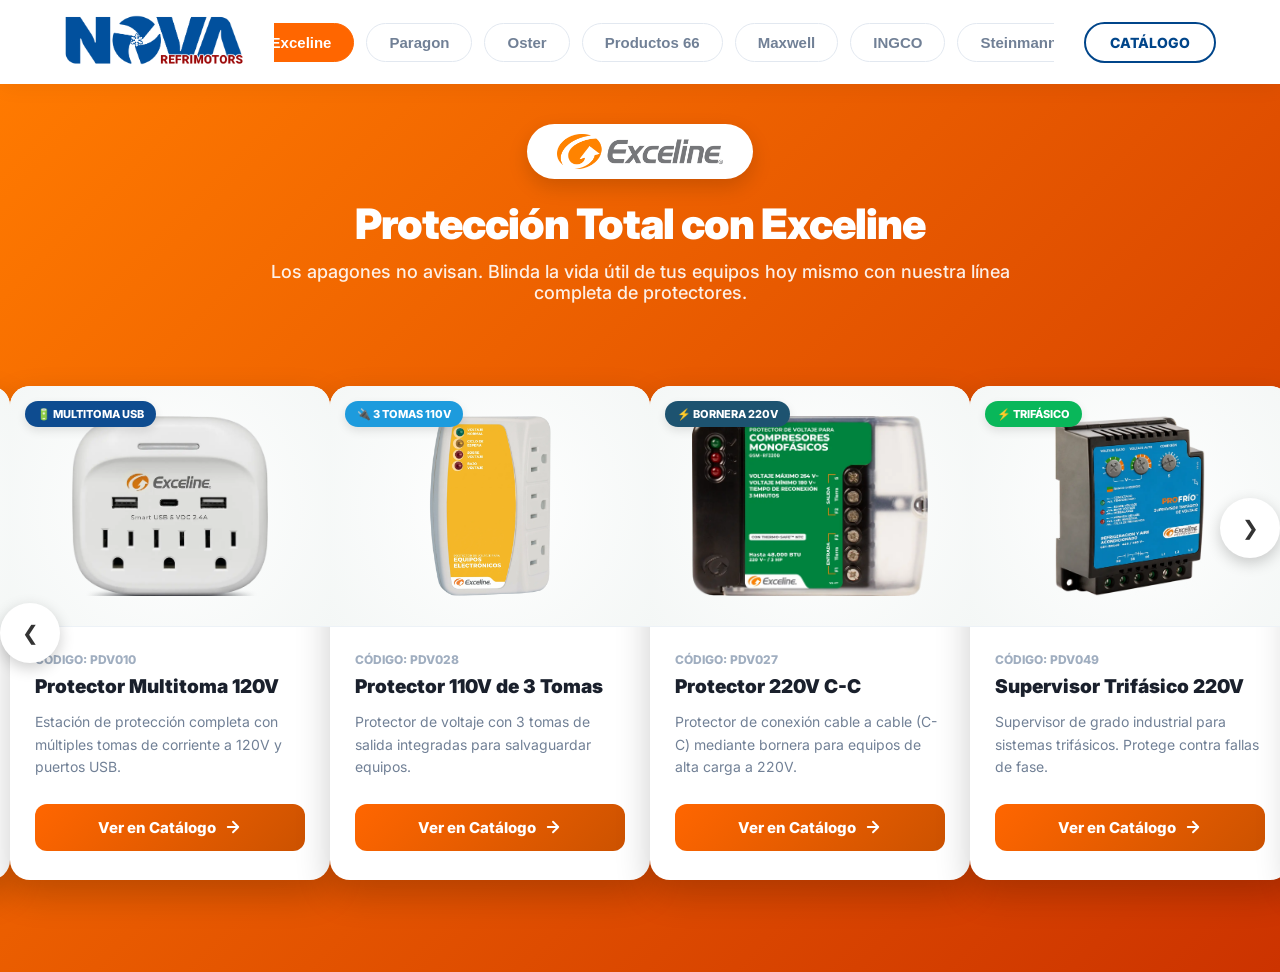
==== commit 297983f1: "update" ====
--- a/carrusel.html
+++ b/carrusel.html
@@ -183,758 +183,819 @@
                         </div>
                     </div>
                 </div>
-                <button class="slider-btn next-btn">❯</button>
-            </div>
-        </section>
-
-        <!-- ==========================================
+                <div class="carousel-slide">
+                    <div class="img-wrapper"><span class="badge badge-offer" style="background:#1d9bdd; color:white;">🔌
+                            Enchufable 120V</span><img src="productos/PDV007.webp" alt="Protector GSM-LPM120"></div>
+                    <div class="card-info">
+                        <span class="card-category">CÓDIGO: PDV007</span>
+                        <h3>Protector Enchufable 120V</h3>
+                        <p>Protector de voltaje enchufable compacto y seguro. Ideal para proteger electrodomésticos.
+                        </p>
+                        <a href="index.html#product=PDV007" class="buy-btn exceline-btn">Ver en Catálogo <svg width="18"
+                                height="18" fill="none" stroke="currentColor" stroke-width="2.5" stroke-linecap="round"
+                                stroke-linejoin="round" viewBox="0 0 24 24">
+                                <path d="M5 12h14M12 5l7 7-7 7" />
+                            </svg></a>
+                    </div>
+                </div>
+                <div class="carousel-slide">
+                    <div class="img-wrapper"><span class="badge badge-offer" style="background:#0e4c90; color:white;">🔋
+                            Multitoma USB</span><img src="productos/PDV010.webp" alt="Protector PDV010"></div>
+                    <div class="card-info">
+                        <span class="card-category">CÓDIGO: PDV010</span>
+                        <h3>Protector Multitoma 120V</h3>
+                        <p>Estación de protección completa con múltiples tomas de corriente a 120V y puertos USB.
+                        </p>
+                        <a href="index.html#product=PDV010" class="buy-btn exceline-btn">Ver en Catálogo <svg width="18"
+                                height="18" fill="none" stroke="currentColor" stroke-width="2.5" stroke-linecap="round"
+                                stroke-linejoin="round" viewBox="0 0 24 24">
+                                <path d="M5 12h14M12 5l7 7-7 7" />
+                            </svg></a>
+                    </div>
+                </div>
+                <div class="carousel-slide">
+                    <div class="img-wrapper"><span class="badge badge-offer" style="background:#1d9bdd; color:white;">🔌
+                            3 Tomas 110V</span><img src="productos/PDV028.webp" alt="Protector PDV028"></div>
+                    <div class="card-info">
+                        <span class="card-category">CÓDIGO: PDV028</span>
+                        <h3>Protector 110V de 3 Tomas</h3>
+                        <p>Protector de voltaje con 3 tomas de salida integradas para salvaguardar equipos.</p>
+                        <a href="index.html#product=PDV028" class="buy-btn exceline-btn">Ver en Catálogo <svg width="18"
+                                height="18" fill="none" stroke="currentColor" stroke-width="2.5" stroke-linecap="round"
+                                stroke-linejoin="round" viewBox="0 0 24 24">
+                                <path d="M5 12h14M12 5l7 7-7 7" />
+                            </svg></a>
+                    </div>
+                </div>
+                <div class="carousel-slide">
+                    <div class="img-wrapper"><span class="badge badge-offer" style="background:#1d5370; color:white;">⚡
+                            Bornera 220V</span><img src="productos/PDV027.webp" alt="Protector PDV027"></div>
+                    <div class="card-info">
+                        <span class="card-category">CÓDIGO: PDV027</span>
+                        <h3>Protector 220V C-C</h3>
+                        <p>Protector de conexión cable a cable (C-C) mediante bornera para equipos de alta carga a
+                            220V.</p>
+                        <a href="index.html#product=PDV027" class="buy-btn exceline-btn">Ver en Catálogo <svg width="18"
+                                height="18" fill="none" stroke="currentColor" stroke-width="2.5" stroke-linecap="round"
+                                stroke-linejoin="round" viewBox="0 0 24 24">
+                                <path d="M5 12h14M12 5l7 7-7 7" />
+                            </svg></a>
+                    </div>
+                </div>
+                <div class="carousel-slide">
+                    <div class="img-wrapper"><span class="badge badge-offer" style="background:#09b75a; color:white;">⚡
+                            Trifásico</span><img src="productos/PDV049.webp" alt="Protector PDV049"></div>
+                    <div class="card-info">
+                        <span class="card-category">CÓDIGO: PDV049</span>
+                        <h3>Supervisor Trifásico 220V</h3>
+                        <p>Supervisor de grado industrial para sistemas trifásicos. Protege contra fallas de fase.
+                        </p>
+                        <a href="index.html#product=PDV049" class="buy-btn exceline-btn">Ver en Catálogo <svg width="18"
+                                height="18" fill="none" stroke="currentColor" stroke-width="2.5" stroke-linecap="round"
+                                stroke-linejoin="round" viewBox="0 0 24 24">
+                                <path d="M5 12h14M12 5l7 7-7 7" />
+                            </svg></a>
+                    </div>
+                </div>
+                <div class="carousel-slide">
+                    <div class="img-wrapper"><span class="badge badge-offer" style="background:#2d3748; color:white;">⚡
+                            Monofásico</span><img src="productos/PFV014-PDV050.webp" alt="Supervisor Monofásico"></div>
+                    <div class="card-info">
+                        <span class="card-category">CÓDIGO: SUPERVISOR-MONO-VAR</span>
+                        <h3>Supervisor Monofásico</h3>
+                        <p>Módulo de supervisión de voltaje para montaje en riel DIN o panel. 120V o 220V.</p>
+                        <a href="index.html#product=SUPERVISOR-MONO-VAR" class="buy-btn exceline-btn">Ver en
+                            Catálogo <svg width="18" height="18" fill="none" stroke="currentColor" stroke-width="2.5"
+                                stroke-linecap="round" stroke-linejoin="round" viewBox="0 0 24 24">
+                                <path d="M5 12h14M12 5l7 7-7 7" />
+                            </svg></a>
+                    </div>
+                </div>
+            </div>
+            <button class="slider-btn next-btn">❯</button>
+    </div>
+    </section>
+
+    <!-- ==========================================
              MARCA 2: PARAGON (Carga Perezosa - data-src)
         =========================================== -->
-        <section class="carousel-bg-card theme-paragon" id="brand-paragon" style="display: none;">
-            <div class="carousel-header-text">
-                <div class="brand-logo-container paragon-logo">
-                    <img src="paragon-logo-negro.png" alt="Marca Paragon">
-                </div>
-                <h2 class="carousel-title">Precisión Mecánica Exacta</h2>
-                <p class="carousel-subtitle">El estándar de la industria en sistemas de descongelación comercial e
-                    industrial.</p>
-            </div>
-            <div class="carousel-wrapper">
-                <button class="slider-btn prev-btn">❮</button>
-                <div class="carousel-track">
-                    <div class="carousel-slide">
-                        <div class="img-wrapper"><span class="badge badge-offer"
-                                style="background:#b70000; color:white;">⚙️ 220V</span><img
-                                data-src="productos/RELOJ-PARAGON.webp" alt="Paragon 220V"></div>
-                        <div class="card-info">
-                            <span class="card-category">CÓDIGO: TIM500</span>
-                            <h3>Reloj de Descongelacion Paragon 220V</h3>
-                            <p>Temporizador electromecánico comercial Serie 8000 para descongelación a 220V.</p>
-                            <a href="index.html#product=TIM500" class="buy-btn paragon-btn">Ver en Catálogo <svg
-                                    width="18" height="18" fill="none" stroke="currentColor" stroke-width="2.5"
-                                    stroke-linecap="round" stroke-linejoin="round" viewBox="0 0 24 24">
-                                    <path d="M5 12h14M12 5l7 7-7 7" />
-                                </svg></a>
-                        </div>
-                    </div>
-                    <div class="carousel-slide">
-                        <div class="img-wrapper"><span class="badge badge-offer"
-                                style="background:#b70000; color:white;">⚙️ 110V</span><img
-                                data-src="productos/RELOJ-PARAGON.webp" alt="Paragon 110V"></div>
-                        <div class="card-info">
-                            <span class="card-category">CÓDIGO: TIM400</span>
-                            <h3>Reloj de Descongelacion Paragon 110V</h3>
-                            <p>Temporizador electromecánico Serie 8000 ideal para refrigeración a 110V.</p>
-                            <a href="index.html#product=TIM400" class="buy-btn paragon-btn">Ver en Catálogo <svg
-                                    width="18" height="18" fill="none" stroke="currentColor" stroke-width="2.5"
-                                    stroke-linecap="round" stroke-linejoin="round" viewBox="0 0 24 24">
-                                    <path d="M5 12h14M12 5l7 7-7 7" />
-                                </svg></a>
-                        </div>
-                    </div>
-                    <div class="carousel-slide">
-                        <div class="img-wrapper"><span class="badge badge-offer"
-                                style="background:#b70000; color:white;">⏱️ 6H 21M</span><img
-                                data-src="productos/TIM053.webp" alt="Paragon 6H"></div>
-                        <div class="card-info">
-                            <span class="card-category">CÓDIGO: TIM053</span>
-                            <h3>Reloj de Nevera 6H x 21M</h3>
-                            <p>Temporizador de descongelación automática con ciclo de 6 horas de trabajo.</p>
-                            <a href="index.html#product=TIM053" class="buy-btn paragon-btn">Ver en Catálogo <svg
-                                    width="18" height="18" fill="none" stroke="currentColor" stroke-width="2.5"
-                                    stroke-linecap="round" stroke-linejoin="round" viewBox="0 0 24 24">
-                                    <path d="M5 12h14M12 5l7 7-7 7" />
-                                </svg></a>
-                        </div>
-                    </div>
-                    <div class="carousel-slide">
-                        <div class="img-wrapper"><span class="badge badge-offer"
-                                style="background:#b70000; color:white;">⏱️ 8H 20M</span><img
-                                data-src="productos/TIM018.webp" alt="Paragon 8H"></div>
-                        <div class="card-info">
-                            <span class="card-category">CÓDIGO: TIM018</span>
-                            <h3>Reloj de Nevera 8H x 20M</h3>
-                            <p>Intervalo equilibrado de 8 horas para consumo eficiente en neveras no-frost.</p>
-                            <a href="index.html#product=TIM018" class="buy-btn paragon-btn">Ver en Catálogo <svg
-                                    width="18" height="18" fill="none" stroke="currentColor" stroke-width="2.5"
-                                    stroke-linecap="round" stroke-linejoin="round" viewBox="0 0 24 24">
-                                    <path d="M5 12h14M12 5l7 7-7 7" />
-                                </svg></a>
-                        </div>
-                    </div>
-                    <div class="carousel-slide">
-                        <div class="img-wrapper"><span class="badge badge-offer"
-                                style="background:#b70000; color:white;">⏱️ 10H 25M</span><img
-                                data-src="productos/TIM052.webp" alt="Paragon 10H"></div>
-                        <div class="card-info">
-                            <span class="card-category">CÓDIGO: TIM052</span>
-                            <h3>Reloj de Nevera 10H x 25M</h3>
-                            <p>Diseñado para ciclos extensos de enfriamiento garantizando eliminación de escarcha.</p>
-                            <a href="index.html#product=TIM052" class="buy-btn paragon-btn">Ver en Catálogo <svg
-                                    width="18" height="18" fill="none" stroke="currentColor" stroke-width="2.5"
-                                    stroke-linecap="round" stroke-linejoin="round" viewBox="0 0 24 24">
-                                    <path d="M5 12h14M12 5l7 7-7 7" />
-                                </svg></a>
-                        </div>
-                    </div>
-                </div>
-                <button class="slider-btn next-btn">❯</button>
-            </div>
-        </section>
-
-        <!-- ==========================================
+    <section class="carousel-bg-card theme-paragon" id="brand-paragon" style="display: none;">
+        <div class="carousel-header-text">
+            <div class="brand-logo-container paragon-logo">
+                <img src="paragon-logo-negro.png" alt="Marca Paragon">
+            </div>
+            <h2 class="carousel-title">Precisión Mecánica Exacta</h2>
+            <p class="carousel-subtitle">El estándar de la industria en sistemas de descongelación comercial e
+                industrial.</p>
+        </div>
+        <div class="carousel-wrapper">
+            <button class="slider-btn prev-btn">❮</button>
+            <div class="carousel-track">
+                <div class="carousel-slide">
+                    <div class="img-wrapper"><span class="badge badge-offer" style="background:#b70000; color:white;">⚙️
+                            220V</span><img data-src="productos/RELOJ-PARAGON.webp" alt="Paragon 220V"></div>
+                    <div class="card-info">
+                        <span class="card-category">CÓDIGO: TIM500</span>
+                        <h3>Reloj de Descongelacion Paragon 220V</h3>
+                        <p>Temporizador electromecánico comercial Serie 8000 para descongelación a 220V.</p>
+                        <a href="index.html#product=TIM500" class="buy-btn paragon-btn">Ver en Catálogo <svg width="18"
+                                height="18" fill="none" stroke="currentColor" stroke-width="2.5" stroke-linecap="round"
+                                stroke-linejoin="round" viewBox="0 0 24 24">
+                                <path d="M5 12h14M12 5l7 7-7 7" />
+                            </svg></a>
+                    </div>
+                </div>
+                <div class="carousel-slide">
+                    <div class="img-wrapper"><span class="badge badge-offer" style="background:#b70000; color:white;">⚙️
+                            110V</span><img data-src="productos/RELOJ-PARAGON.webp" alt="Paragon 110V"></div>
+                    <div class="card-info">
+                        <span class="card-category">CÓDIGO: TIM400</span>
+                        <h3>Reloj de Descongelacion Paragon 110V</h3>
+                        <p>Temporizador electromecánico Serie 8000 ideal para refrigeración a 110V.</p>
+                        <a href="index.html#product=TIM400" class="buy-btn paragon-btn">Ver en Catálogo <svg width="18"
+                                height="18" fill="none" stroke="currentColor" stroke-width="2.5" stroke-linecap="round"
+                                stroke-linejoin="round" viewBox="0 0 24 24">
+                                <path d="M5 12h14M12 5l7 7-7 7" />
+                            </svg></a>
+                    </div>
+                </div>
+                <div class="carousel-slide">
+                    <div class="img-wrapper"><span class="badge badge-offer" style="background:#b70000; color:white;">⏱️
+                            6H 21M</span><img data-src="productos/TIM053.webp" alt="Paragon 6H"></div>
+                    <div class="card-info">
+                        <span class="card-category">CÓDIGO: TIM053</span>
+                        <h3>Reloj de Nevera 6H x 21M</h3>
+                        <p>Temporizador de descongelación automática con ciclo de 6 horas de trabajo.</p>
+                        <a href="index.html#product=TIM053" class="buy-btn paragon-btn">Ver en Catálogo <svg width="18"
+                                height="18" fill="none" stroke="currentColor" stroke-width="2.5" stroke-linecap="round"
+                                stroke-linejoin="round" viewBox="0 0 24 24">
+                                <path d="M5 12h14M12 5l7 7-7 7" />
+                            </svg></a>
+                    </div>
+                </div>
+                <div class="carousel-slide">
+                    <div class="img-wrapper"><span class="badge badge-offer" style="background:#b70000; color:white;">⏱️
+                            8H 20M</span><img data-src="productos/TIM018.webp" alt="Paragon 8H"></div>
+                    <div class="card-info">
+                        <span class="card-category">CÓDIGO: TIM018</span>
+                        <h3>Reloj de Nevera 8H x 20M</h3>
+                        <p>Intervalo equilibrado de 8 horas para consumo eficiente en neveras no-frost.</p>
+                        <a href="index.html#product=TIM018" class="buy-btn paragon-btn">Ver en Catálogo <svg width="18"
+                                height="18" fill="none" stroke="currentColor" stroke-width="2.5" stroke-linecap="round"
+                                stroke-linejoin="round" viewBox="0 0 24 24">
+                                <path d="M5 12h14M12 5l7 7-7 7" />
+                            </svg></a>
+                    </div>
+                </div>
+                <div class="carousel-slide">
+                    <div class="img-wrapper"><span class="badge badge-offer" style="background:#b70000; color:white;">⏱️
+                            10H 25M</span><img data-src="productos/TIM052.webp" alt="Paragon 10H"></div>
+                    <div class="card-info">
+                        <span class="card-category">CÓDIGO: TIM052</span>
+                        <h3>Reloj de Nevera 10H x 25M</h3>
+                        <p>Diseñado para ciclos extensos de enfriamiento garantizando eliminación de escarcha.</p>
+                        <a href="index.html#product=TIM052" class="buy-btn paragon-btn">Ver en Catálogo <svg width="18"
+                                height="18" fill="none" stroke="currentColor" stroke-width="2.5" stroke-linecap="round"
+                                stroke-linejoin="round" viewBox="0 0 24 24">
+                                <path d="M5 12h14M12 5l7 7-7 7" />
+                            </svg></a>
+                    </div>
+                </div>
+            </div>
+            <button class="slider-btn next-btn">❯</button>
+        </div>
+    </section>
+
+    <!-- ==========================================
              MARCA 3: OSTER (Carga Perezosa - data-src)
         =========================================== -->
-        <section class="carousel-bg-card theme-oster" id="brand-oster" style="display: none;">
-            <div class="carousel-header-text">
-                <div class="brand-logo-container oster-logo">
-                    <img src="oster-logo.png" alt="Marca Oster">
-                </div>
-                <h2 class="carousel-title">Repuestos Originales Garantizados</h2>
-                <p class="carousel-subtitle">Recupera la potencia original de tu licuadora con aspas, vasos y
-                    componentes certificados de máxima duración.</p>
-            </div>
-            <div class="carousel-wrapper">
-                <button class="slider-btn prev-btn">❮</button>
-                <div class="carousel-track">
-                    <div class="carousel-slide">
-                        <div class="img-wrapper"><span class="badge badge-offer"
-                                style="background:#003264; color:white;">🔪 4 Aspas</span><img
-                                data-src="productos/CUCHILLA_4_ASPAS_OSTER.webp.webp" alt="Oster 4 Aletas"></div>
-                        <div class="card-info">
-                            <span class="card-category">CÓDIGO: CLC001</span>
-                            <h3>Cuchilla Oster 4 Aletas</h3>
-                            <p>Cuchilla Picahielo Oster Original de 4 aletas en acero inoxidable de alta resistencia.
-                            </p>
-                            <a href="index.html#product=CLC001" class="buy-btn oster-btn">Ver en Catálogo <svg
-                                    width="18" height="18" fill="none" stroke="currentColor" stroke-width="2.5"
-                                    stroke-linecap="round" stroke-linejoin="round" viewBox="0 0 24 24">
-                                    <path d="M5 12h14M12 5l7 7-7 7" />
-                                </svg></a>
-                        </div>
-                    </div>
-                    <div class="carousel-slide">
-                        <div class="img-wrapper"><span class="badge badge-offer"
-                                style="background:#003264; color:white;">🌪️ 6 Aspas</span><img
-                                data-src="productos/CLC032.webp" alt="Oster 6 Aletas"></div>
-                        <div class="card-info">
-                            <span class="card-category">CÓDIGO: CLC032</span>
-                            <h3>Cuchilla Oster 6 Aletas</h3>
-                            <p>Cuchilla Oster procesadora de 6 aletas (Mod. 4980) de alto rendimiento para hielo y
-                                batidos.</p>
-                            <a href="index.html#product=CLC032" class="buy-btn oster-btn">Ver en Catálogo <svg
-                                    width="18" height="18" fill="none" stroke="currentColor" stroke-width="2.5"
-                                    stroke-linecap="round" stroke-linejoin="round" viewBox="0 0 24 24">
-                                    <path d="M5 12h14M12 5l7 7-7 7" />
-                                </svg></a>
-                        </div>
-                    </div>
-                    <div class="carousel-slide">
-                        <div class="img-wrapper"><span class="badge badge-offer"
-                                style="background:#003264; color:white;">⚡ Eléctrico</span><img
-                                data-src="productos/SWL102.webp" alt="Switch Oster"></div>
-                        <div class="card-info">
-                            <span class="card-category">CÓDIGO: SWL102</span>
-                            <h3>Switch de Licuadora</h3>
-                            <p>Switch de Licuadora Oster Original de 3 velocidades con perilla incluida.</p>
-                            <a href="index.html#product=SWL102" class="buy-btn oster-btn">Ver en Catálogo <svg
-                                    width="18" height="18" fill="none" stroke="currentColor" stroke-width="2.5"
-                                    stroke-linecap="round" stroke-linejoin="round" viewBox="0 0 24 24">
-                                    <path d="M5 12h14M12 5l7 7-7 7" />
-                                </svg></a>
-                        </div>
-                    </div>
-                    <div class="carousel-slide">
-                        <div class="img-wrapper"><span class="badge badge-offer"
-                                style="background:#003264; color:white;">🥤 Accesorios</span><img
-                                data-src="productos/VLC005.webp" alt="Vaso Oster"></div>
-                        <div class="card-info">
-                            <span class="card-category">CÓDIGO: VLC005</span>
-                            <h3>Vaso de Licuadora c/Tapa</h3>
-                            <p>Vaso de licuadora Oster Original con tapa. Cristal de alta resistencia térmica y golpes.
-                            </p>
-                            <a href="index.html#product=VLC005" class="buy-btn oster-btn">Ver en Catálogo <svg
-                                    width="18" height="18" fill="none" stroke="currentColor" stroke-width="2.5"
-                                    stroke-linecap="round" stroke-linejoin="round" viewBox="0 0 24 24">
-                                    <path d="M5 12h14M12 5l7 7-7 7" />
-                                </svg></a>
-                        </div>
-                    </div>
-                    <div class="carousel-slide">
-                        <div class="img-wrapper"><span class="badge badge-offer"
-                                style="background:#003264; color:white;">⚙️ Acoples</span><img
-                                data-src="productos/JLC001.webp" alt="Cuadrante Oster"></div>
-                        <div class="card-info">
-                            <span class="card-category">CÓDIGO: JLC001</span>
-                            <h3>Cuadrante Oster Rosca Gruesa</h3>
-                            <p>Kit de acople cuadrante de rosca gruesa original Oster. Metálico y de alta durabilidad.
-                            </p>
-                            <a href="index.html#product=JLC001" class="buy-btn oster-btn">Ver en Catálogo <svg
-                                    width="18" height="18" fill="none" stroke="currentColor" stroke-width="2.5"
-                                    stroke-linecap="round" stroke-linejoin="round" viewBox="0 0 24 24">
-                                    <path d="M5 12h14M12 5l7 7-7 7" />
-                                </svg></a>
-                        </div>
-                    </div>
-                </div>
-                <button class="slider-btn next-btn">❯</button>
-            </div>
-        </section>
-
-        <!-- ==========================================
+    <section class="carousel-bg-card theme-oster" id="brand-oster" style="display: none;">
+        <div class="carousel-header-text">
+            <div class="brand-logo-container oster-logo">
+                <img src="oster-logo.png" alt="Marca Oster">
+            </div>
+            <h2 class="carousel-title">Repuestos Originales Garantizados</h2>
+            <p class="carousel-subtitle">Recupera la potencia original de tu licuadora con aspas, vasos y
+                componentes certificados de máxima duración.</p>
+        </div>
+        <div class="carousel-wrapper">
+            <button class="slider-btn prev-btn">❮</button>
+            <div class="carousel-track">
+                <div class="carousel-slide">
+                    <div class="img-wrapper"><span class="badge badge-offer" style="background:#003264; color:white;">🔪
+                            4 Aspas</span><img data-src="productos/CUCHILLA_4_ASPAS_OSTER.webp.webp"
+                            alt="Oster 4 Aletas"></div>
+                    <div class="card-info">
+                        <span class="card-category">CÓDIGO: CLC001</span>
+                        <h3>Cuchilla Oster 4 Aletas</h3>
+                        <p>Cuchilla Picahielo Oster Original de 4 aletas en acero inoxidable de alta resistencia.
+                        </p>
+                        <a href="index.html#product=CLC001" class="buy-btn oster-btn">Ver en Catálogo <svg width="18"
+                                height="18" fill="none" stroke="currentColor" stroke-width="2.5" stroke-linecap="round"
+                                stroke-linejoin="round" viewBox="0 0 24 24">
+                                <path d="M5 12h14M12 5l7 7-7 7" />
+                            </svg></a>
+                    </div>
+                </div>
+                <div class="carousel-slide">
+                    <div class="img-wrapper"><span class="badge badge-offer"
+                            style="background:#003264; color:white;">🌪️ 6 Aspas</span><img
+                            data-src="productos/CLC032.webp" alt="Oster 6 Aletas"></div>
+                    <div class="card-info">
+                        <span class="card-category">CÓDIGO: CLC032</span>
+                        <h3>Cuchilla Oster 6 Aletas</h3>
+                        <p>Cuchilla Oster procesadora de 6 aletas (Mod. 4980) de alto rendimiento para hielo y
+                            batidos.</p>
+                        <a href="index.html#product=CLC032" class="buy-btn oster-btn">Ver en Catálogo <svg width="18"
+                                height="18" fill="none" stroke="currentColor" stroke-width="2.5" stroke-linecap="round"
+                                stroke-linejoin="round" viewBox="0 0 24 24">
+                                <path d="M5 12h14M12 5l7 7-7 7" />
+                            </svg></a>
+                    </div>
+                </div>
+                <div class="carousel-slide">
+                    <div class="img-wrapper"><span class="badge badge-offer" style="background:#003264; color:white;">⚡
+                            Eléctrico</span><img data-src="productos/SWL102.webp" alt="Switch Oster"></div>
+                    <div class="card-info">
+                        <span class="card-category">CÓDIGO: SWL102</span>
+                        <h3>Switch de Licuadora</h3>
+                        <p>Switch de Licuadora Oster Original de 3 velocidades con perilla incluida.</p>
+                        <a href="index.html#product=SWL102" class="buy-btn oster-btn">Ver en Catálogo <svg width="18"
+                                height="18" fill="none" stroke="currentColor" stroke-width="2.5" stroke-linecap="round"
+                                stroke-linejoin="round" viewBox="0 0 24 24">
+                                <path d="M5 12h14M12 5l7 7-7 7" />
+                            </svg></a>
+                    </div>
+                </div>
+                <div class="carousel-slide">
+                    <div class="img-wrapper"><span class="badge badge-offer" style="background:#003264; color:white;">🥤
+                            Accesorios</span><img data-src="productos/VLC005.webp" alt="Vaso Oster"></div>
+                    <div class="card-info">
+                        <span class="card-category">CÓDIGO: VLC005</span>
+                        <h3>Vaso de Licuadora c/Tapa</h3>
+                        <p>Vaso de licuadora Oster Original con tapa. Cristal de alta resistencia térmica y golpes.
+                        </p>
+                        <a href="index.html#product=VLC005" class="buy-btn oster-btn">Ver en Catálogo <svg width="18"
+                                height="18" fill="none" stroke="currentColor" stroke-width="2.5" stroke-linecap="round"
+                                stroke-linejoin="round" viewBox="0 0 24 24">
+                                <path d="M5 12h14M12 5l7 7-7 7" />
+                            </svg></a>
+                    </div>
+                </div>
+                <div class="carousel-slide">
+                    <div class="img-wrapper"><span class="badge badge-offer" style="background:#003264; color:white;">⚙️
+                            Acoples</span><img data-src="productos/JLC001.webp" alt="Cuadrante Oster"></div>
+                    <div class="card-info">
+                        <span class="card-category">CÓDIGO: JLC001</span>
+                        <h3>Cuadrante Oster Rosca Gruesa</h3>
+                        <p>Kit de acople cuadrante de rosca gruesa original Oster. Metálico y de alta durabilidad.
+                        </p>
+                        <a href="index.html#product=JLC001" class="buy-btn oster-btn">Ver en Catálogo <svg width="18"
+                                height="18" fill="none" stroke="currentColor" stroke-width="2.5" stroke-linecap="round"
+                                stroke-linejoin="round" viewBox="0 0 24 24">
+                                <path d="M5 12h14M12 5l7 7-7 7" />
+                            </svg></a>
+                    </div>
+                </div>
+            </div>
+            <button class="slider-btn next-btn">❯</button>
+        </div>
+    </section>
+
+    <!-- ==========================================
              MARCA 4: PRODUCTOS 66 (Carga Perezosa - data-src)
         =========================================== -->
-        <section class="carousel-bg-card theme-productos66" id="brand-productos66" style="display: none;">
-            <div class="carousel-header-text">
-                <div class="brand-logo-container productos66-logo">
-                    <img src="productos66-logo.png" alt="Marca Productos 66">
-                </div>
-                <h2 class="carousel-title">Limpieza y Mantenimiento Profesional</h2>
-                <p class="carousel-subtitle">Químicos especializados de alta pureza para garantizar el máximo
-                    rendimiento de tus equipos de refrigeración.</p>
-            </div>
-            <div class="carousel-wrapper">
-                <button class="slider-btn prev-btn">❮</button>
-                <div class="carousel-track">
-                    <div class="carousel-slide">
-                        <div class="img-wrapper"><span class="badge badge-new"
-                                style="background:#8cc63f; color:white">🟢 Limpieza</span><img
-                                data-src="productos/PANEL-CLEAN.webp" alt="Panel Clean 66"></div>
-                        <div class="card-info">
-                            <span class="card-category">CÓDIGO: QMC004</span>
-                            <h3>Panel Clean 66</h3>
-                            <p>Limpiador profundo de aluminio para serpentines. Restaura la transferencia térmica.</p>
-                            <a href="index.html#product=QMC004" class="buy-btn productos66-btn">Ver en Catálogo <svg
-                                    width="18" height="18" fill="none" stroke="currentColor" stroke-width="2.5"
-                                    stroke-linecap="round" stroke-linejoin="round" viewBox="0 0 24 24">
-                                    <path d="M5 12h14M12 5l7 7-7 7" />
-                                </svg></a>
-                        </div>
-                    </div>
-                    <div class="carousel-slide">
-                        <div class="img-wrapper"><span class="badge badge-offer"
-                                style="background:#e87722; color:white">🟠 Concentrado</span><img
-                                data-src="productos/PANEL-CLEAN+.webp" alt="Panel Clean 66 Plus+"></div>
-                        <div class="card-info">
-                            <span class="card-category">CÓDIGO: QMC016</span>
-                            <h3>Panel Clean 66 Plus+</h3>
-                            <p>Fórmula de alta concentración para remover el sucio pesado y la oxidación extrema.</p>
-                            <a href="index.html#product=QMC016" class="buy-btn productos66-btn">Ver en Catálogo <svg
-                                    width="18" height="18" fill="none" stroke="currentColor" stroke-width="2.5"
-                                    stroke-linecap="round" stroke-linejoin="round" viewBox="0 0 24 24">
-                                    <path d="M5 12h14M12 5l7 7-7 7" />
-                                </svg></a>
-                        </div>
-                    </div>
-                    <div class="carousel-slide">
-                        <div class="img-wrapper"><span class="badge badge-new"
-                                style="background:#00aae7; color:white">🔵 Antihumedad</span><img
-                                data-src="productos/PANEL-COOL.webp" alt="Panel Cool 66"></div>
-                        <div class="card-info">
-                            <span class="card-category">CÓDIGO: QMC003</span>
-                            <h3>Panel Cool 66</h3>
-                            <p>Alcohol Metílico. Elimina la humedad del sistema evitando congelación en válvulas.</p>
-                            <a href="index.html#product=QMC003" class="buy-btn productos66-btn">Ver en Catálogo <svg
-                                    width="18" height="18" fill="none" stroke="currentColor" stroke-width="2.5"
-                                    stroke-linecap="round" stroke-linejoin="round" viewBox="0 0 24 24">
-                                    <path d="M5 12h14M12 5l7 7-7 7" />
-                                </svg></a>
-                        </div>
-                    </div>
-                    <div class="carousel-slide">
-                        <div class="img-wrapper"><span class="badge badge-hot"
-                                style="background:#da291c; color:white">🔴 Brillo</span><img
-                                data-src="productos/PANEL-SHINE.webp" alt="Panel Shine 66"></div>
-                        <div class="card-info">
-                            <span class="card-category">CÓDIGO: QMC020</span>
-                            <h3>Panel Shine 66</h3>
-                            <p>Abrillantador químico de aluminio. Restaura el aspecto original dejándolos como nuevos.
-                            </p>
-                            <a href="index.html#product=QMC020" class="buy-btn productos66-btn">Ver en Catálogo <svg
-                                    width="18" height="18" fill="none" stroke="currentColor" stroke-width="2.5"
-                                    stroke-linecap="round" stroke-linejoin="round" viewBox="0 0 24 24">
-                                    <path d="M5 12h14M12 5l7 7-7 7" />
-                                </svg></a>
-                        </div>
-                    </div>
-                    <div class="carousel-slide">
-                        <div class="img-wrapper"><span class="badge badge-offer"
-                                style="background:#ffcd00; color:white;">🟡 Dieléctrico</span><img
-                                data-src="productos/PANELTRON.webp" alt="Paneltron 66"></div>
-                        <div class="card-info">
-                            <span class="card-category">CÓDIGO: QMC001</span>
-                            <h3>Paneltron 66</h3>
-                            <p>Solvente dieléctrico de 1 Litro para la limpieza segura de componentes y tableros
-                                eléctricos.</p>
-                            <a href="index.html#product=QMC001" class="buy-btn productos66-btn">Ver en Catálogo <svg
-                                    width="18" height="18" fill="none" stroke="currentColor" stroke-width="2.5"
-                                    stroke-linecap="round" stroke-linejoin="round" viewBox="0 0 24 24">
-                                    <path d="M5 12h14M12 5l7 7-7 7" />
-                                </svg></a>
-                        </div>
-                    </div>
-                    <div class="carousel-slide">
-                        <div class="img-wrapper"><span class="badge badge-hot"
-                                style="background:#d25e1a; color:white">🟠 Concentrado</span><img
-                                data-src="productos/PANELTRON+.webp" alt="Paneltron 66 Plus+"></div>
-                        <div class="card-info">
-                            <span class="card-category">CÓDIGO: QMC006</span>
-                            <h3>Paneltron 66 Plus+</h3>
-                            <p>Fórmula premium en lata de 1 Kilo. Máxima pureza, evaporación rápida y cero residuos.</p>
-                            <a href="index.html#product=QMC006" class="buy-btn productos66-btn">Ver en Catálogo <svg
-                                    width="18" height="18" fill="none" stroke="currentColor" stroke-width="2.5"
-                                    stroke-linecap="round" stroke-linejoin="round" viewBox="0 0 24 24">
-                                    <path d="M5 12h14M12 5l7 7-7 7" />
-                                </svg></a>
-                        </div>
-                    </div>
-                </div>
-                <button class="slider-btn next-btn">❯</button>
-            </div>
-        </section>
-
-        <!-- ==========================================
+    <section class="carousel-bg-card theme-productos66" id="brand-productos66" style="display: none;">
+        <div class="carousel-header-text">
+            <div class="brand-logo-container productos66-logo">
+                <img src="productos66-logo.png" alt="Marca Productos 66">
+            </div>
+            <h2 class="carousel-title">Limpieza y Mantenimiento Profesional</h2>
+            <p class="carousel-subtitle">Químicos especializados de alta pureza para garantizar el máximo
+                rendimiento de tus equipos de refrigeración.</p>
+        </div>
+        <div class="carousel-wrapper">
+            <button class="slider-btn prev-btn">❮</button>
+            <div class="carousel-track">
+                <div class="carousel-slide">
+                    <div class="img-wrapper"><span class="badge badge-new" style="background:#8cc63f; color:white">🟢
+                            Limpieza</span><img data-src="productos/PANEL-CLEAN.webp" alt="Panel Clean 66"></div>
+                    <div class="card-info">
+                        <span class="card-category">CÓDIGO: QMC004</span>
+                        <h3>Panel Clean 66</h3>
+                        <p>Limpiador profundo de aluminio para serpentines. Restaura la transferencia térmica.</p>
+                        <a href="index.html#product=QMC004" class="buy-btn productos66-btn">Ver en Catálogo <svg
+                                width="18" height="18" fill="none" stroke="currentColor" stroke-width="2.5"
+                                stroke-linecap="round" stroke-linejoin="round" viewBox="0 0 24 24">
+                                <path d="M5 12h14M12 5l7 7-7 7" />
+                            </svg></a>
+                    </div>
+                </div>
+                <div class="carousel-slide">
+                    <div class="img-wrapper"><span class="badge badge-offer" style="background:#e87722; color:white">🟠
+                            Concentrado</span><img data-src="productos/PANEL-CLEAN+.webp" alt="Panel Clean 66 Plus+">
+                    </div>
+                    <div class="card-info">
+                        <span class="card-category">CÓDIGO: QMC016</span>
+                        <h3>Panel Clean 66 Plus+</h3>
+                        <p>Fórmula de alta concentración para remover el sucio pesado y la oxidación extrema.</p>
+                        <a href="index.html#product=QMC016" class="buy-btn productos66-btn">Ver en Catálogo <svg
+                                width="18" height="18" fill="none" stroke="currentColor" stroke-width="2.5"
+                                stroke-linecap="round" stroke-linejoin="round" viewBox="0 0 24 24">
+                                <path d="M5 12h14M12 5l7 7-7 7" />
+                            </svg></a>
+                    </div>
+                </div>
+                <div class="carousel-slide">
+                    <div class="img-wrapper"><span class="badge badge-new" style="background:#00aae7; color:white">🔵
+                            Antihumedad</span><img data-src="productos/PANEL-COOL.webp" alt="Panel Cool 66"></div>
+                    <div class="card-info">
+                        <span class="card-category">CÓDIGO: QMC003</span>
+                        <h3>Panel Cool 66</h3>
+                        <p>Alcohol Metílico. Elimina la humedad del sistema evitando congelación en válvulas.</p>
+                        <a href="index.html#product=QMC003" class="buy-btn productos66-btn">Ver en Catálogo <svg
+                                width="18" height="18" fill="none" stroke="currentColor" stroke-width="2.5"
+                                stroke-linecap="round" stroke-linejoin="round" viewBox="0 0 24 24">
+                                <path d="M5 12h14M12 5l7 7-7 7" />
+                            </svg></a>
+                    </div>
+                </div>
+                <div class="carousel-slide">
+                    <div class="img-wrapper"><span class="badge badge-hot" style="background:#da291c; color:white">🔴
+                            Brillo</span><img data-src="productos/PANEL-SHINE.webp" alt="Panel Shine 66"></div>
+                    <div class="card-info">
+                        <span class="card-category">CÓDIGO: QMC020</span>
+                        <h3>Panel Shine 66</h3>
+                        <p>Abrillantador químico de aluminio. Restaura el aspecto original dejándolos como nuevos.
+                        </p>
+                        <a href="index.html#product=QMC020" class="buy-btn productos66-btn">Ver en Catálogo <svg
+                                width="18" height="18" fill="none" stroke="currentColor" stroke-width="2.5"
+                                stroke-linecap="round" stroke-linejoin="round" viewBox="0 0 24 24">
+                                <path d="M5 12h14M12 5l7 7-7 7" />
+                            </svg></a>
+                    </div>
+                </div>
+                <div class="carousel-slide">
+                    <div class="img-wrapper"><span class="badge badge-offer" style="background:#ffcd00; color:white;">🟡
+                            Dieléctrico</span><img data-src="productos/PANELTRON.webp" alt="Paneltron 66"></div>
+                    <div class="card-info">
+                        <span class="card-category">CÓDIGO: QMC001</span>
+                        <h3>Paneltron 66</h3>
+                        <p>Solvente dieléctrico de 1 Litro para la limpieza segura de componentes y tableros
+                            eléctricos.</p>
+                        <a href="index.html#product=QMC001" class="buy-btn productos66-btn">Ver en Catálogo <svg
+                                width="18" height="18" fill="none" stroke="currentColor" stroke-width="2.5"
+                                stroke-linecap="round" stroke-linejoin="round" viewBox="0 0 24 24">
+                                <path d="M5 12h14M12 5l7 7-7 7" />
+                            </svg></a>
+                    </div>
+                </div>
+                <div class="carousel-slide">
+                    <div class="img-wrapper"><span class="badge badge-hot" style="background:#d25e1a; color:white">🟠
+                            Concentrado</span><img data-src="productos/PANELTRON+.webp" alt="Paneltron 66 Plus+"></div>
+                    <div class="card-info">
+                        <span class="card-category">CÓDIGO: QMC006</span>
+                        <h3>Paneltron 66 Plus+</h3>
+                        <p>Fórmula premium en lata de 1 Kilo. Máxima pureza, evaporación rápida y cero residuos.</p>
+                        <a href="index.html#product=QMC006" class="buy-btn productos66-btn">Ver en Catálogo <svg
+                                width="18" height="18" fill="none" stroke="currentColor" stroke-width="2.5"
+                                stroke-linecap="round" stroke-linejoin="round" viewBox="0 0 24 24">
+                                <path d="M5 12h14M12 5l7 7-7 7" />
+                            </svg></a>
+                    </div>
+                </div>
+            </div>
+            <button class="slider-btn next-btn">❯</button>
+        </div>
+    </section>
+
+    <!-- ==========================================
              MARCA 5: MAXWELL (Carga Perezosa - data-src)
         =========================================== -->
-        <section class="carousel-bg-card theme-maxwell" id="brand-maxwell" style="display: none;">
-            <div class="carousel-header-text">
-                <div class="brand-logo-container maxwell-logo">
-                    <img src="maxwell-gold-logo.png" alt="Marca Maxwell">
-                </div>
-                <h2 class="carousel-title">Flujo Energético Perfecto</h2>
-                <p class="carousel-subtitle">Máxima durabilidad con 5 años de garantía. La energía constante y segura
-                    que tus sistemas de refrigeración exigen.</p>
-            </div>
-            <div class="carousel-wrapper">
-                <button class="slider-btn prev-btn">❮</button>
-                <div class="carousel-track">
-                    <div class="carousel-slide">
-                        <div class="img-wrapper"><span class="badge badge-hot" style="background:#d38312; color:white">⭐
-                                5 Años</span><img data-src="productos/20UF-GOLD.webp" alt="Capacitor 20UF"></div>
-                        <div class="card-info">
-                            <span class="card-category">CÓDIGO: CAP320</span>
-                            <h3>Capacitor de 20 MFD Gold</h3>
-                            <p>Capacitor de marcha metálico 370/440V.</p>
-                            <a href="index.html#product=CAP320" class="buy-btn maxwell-btn">Ver en Catálogo <svg
-                                    width="18" height="18" fill="none" stroke="currentColor" stroke-width="2.5"
-                                    stroke-linecap="round" stroke-linejoin="round" viewBox="0 0 24 24">
-                                    <path d="M5 12h14M12 5l7 7-7 7" />
-                                </svg></a>
-                        </div>
-                    </div>
-                    <div class="carousel-slide">
-                        <div class="img-wrapper"><span class="badge badge-hot" style="background:#d38312; color:white">⭐
-                                5 Años</span><img data-src="productos/25UF-GOLD.webp" alt="Capacitor 25UF"></div>
-                        <div class="card-info">
-                            <span class="card-category">CÓDIGO: CAP325</span>
-                            <h3>Capacitor de 25 MFD Gold</h3>
-                            <p>Capacitor de marcha metálico 370/440V.</p>
-                            <a href="index.html#product=CAP325" class="buy-btn maxwell-btn">Ver en Catálogo <svg
-                                    width="18" height="18" fill="none" stroke="currentColor" stroke-width="2.5"
-                                    stroke-linecap="round" stroke-linejoin="round" viewBox="0 0 24 24">
-                                    <path d="M5 12h14M12 5l7 7-7 7" />
-                                </svg></a>
-                        </div>
-                    </div>
-                    <div class="carousel-slide">
-                        <div class="img-wrapper"><span class="badge badge-hot" style="background:#d38312; color:white">⭐
-                                5 Años</span><img data-src="productos/30UF-GOLD.webp" alt="Capacitor 30UF"></div>
-                        <div class="card-info">
-                            <span class="card-category">CÓDIGO: CAP330</span>
-                            <h3>Capacitor 30 MFD Gold</h3>
-                            <p>Capacitor de marcha metálico 370/440V.</p>
-                            <a href="index.html#product=CAP330" class="buy-btn maxwell-btn">Ver en Catálogo <svg
-                                    width="18" height="18" fill="none" stroke="currentColor" stroke-width="2.5"
-                                    stroke-linecap="round" stroke-linejoin="round" viewBox="0 0 24 24">
-                                    <path d="M5 12h14M12 5l7 7-7 7" />
-                                </svg></a>
-                        </div>
-                    </div>
-                    <div class="carousel-slide">
-                        <div class="img-wrapper"><span class="badge badge-hot" style="background:#d38312; color:white">⭐
-                                5 Años</span><img data-src="productos/35UF-GOLD.webp" alt="Capacitor 35UF"></div>
-                        <div class="card-info">
-                            <span class="card-category">CÓDIGO: CAP335</span>
-                            <h3>Capacitor de 35 MFD Gold</h3>
-                            <p>Capacitor de marcha metálico 370/440V.</p>
-                            <a href="index.html#product=CAP335" class="buy-btn maxwell-btn">Ver en Catálogo <svg
-                                    width="18" height="18" fill="none" stroke="currentColor" stroke-width="2.5"
-                                    stroke-linecap="round" stroke-linejoin="round" viewBox="0 0 24 24">
-                                    <path d="M5 12h14M12 5l7 7-7 7" />
-                                </svg></a>
-                        </div>
-                    </div>
-                    <div class="carousel-slide">
-                        <div class="img-wrapper"><span class="badge badge-hot" style="background:#d38312; color:white">⭐
-                                5 Años</span><img data-src="productos/40UF-GOLD.webp" alt="Capacitor 40UF"></div>
-                        <div class="card-info">
-                            <span class="card-category">CÓDIGO: CAP340</span>
-                            <h3>Capacitor de 40 MFD Gold</h3>
-                            <p>Capacitor de marcha metálico 370/440V.</p>
-                            <a href="index.html#product=CAP340" class="buy-btn maxwell-btn">Ver en Catálogo <svg
-                                    width="18" height="18" fill="none" stroke="currentColor" stroke-width="2.5"
-                                    stroke-linecap="round" stroke-linejoin="round" viewBox="0 0 24 24">
-                                    <path d="M5 12h14M12 5l7 7-7 7" />
-                                </svg></a>
-                        </div>
-                    </div>
-                    <div class="carousel-slide">
-                        <div class="img-wrapper"><span class="badge badge-hot" style="background:#d38312; color:white">⭐
-                                5 Años</span><img data-src="productos/45UF-GOLD.webp" alt="Capacitor 45UF"></div>
-                        <div class="card-info">
-                            <span class="card-category">CÓDIGO: CAP345</span>
-                            <h3>Capacitor de 45 MFD Gold</h3>
-                            <p>Capacitor de marcha metálico 370/440V.</p>
-                            <a href="index.html#product=CAP345" class="buy-btn maxwell-btn">Ver en Catálogo <svg
-                                    width="18" height="18" fill="none" stroke="currentColor" stroke-width="2.5"
-                                    stroke-linecap="round" stroke-linejoin="round" viewBox="0 0 24 24">
-                                    <path d="M5 12h14M12 5l7 7-7 7" />
-                                </svg></a>
-                        </div>
-                    </div>
-                    <div class="carousel-slide">
-                        <div class="img-wrapper"><span class="badge badge-hot" style="background:#d38312; color:white">⭐
-                                5 Años</span><img data-src="productos/50UF-GOLD.webp" alt="Capacitor 50UF"></div>
-                        <div class="card-info">
-                            <span class="card-category">CÓDIGO: CAP350</span>
-                            <h3>Capacitor de 50 MFD Gold</h3>
-                            <p>Capacitor de marcha metálico 370/440V.</p>
-                            <a href="index.html#product=CAP350" class="buy-btn maxwell-btn">Ver en Catálogo <svg
-                                    width="18" height="18" fill="none" stroke="currentColor" stroke-width="2.5"
-                                    stroke-linecap="round" stroke-linejoin="round" viewBox="0 0 24 24">
-                                    <path d="M5 12h14M12 5l7 7-7 7" />
-                                </svg></a>
-                        </div>
-                    </div>
-                    <div class="carousel-slide">
-                        <div class="img-wrapper"><span class="badge badge-hot" style="background:#d38312; color:white">⭐
-                                5 Años</span><img data-src="productos/60UF-GOLD.webp" alt="Capacitor 60UF"></div>
-                        <div class="card-info">
-                            <span class="card-category">CÓDIGO: CAP360</span>
-                            <h3>Capacitor de 60 MFD Gold</h3>
-                            <p>Capacitor de marcha metálico 370/440V.</p>
-                            <a href="index.html#product=CAP360" class="buy-btn maxwell-btn">Ver en Catálogo <svg
-                                    width="18" height="18" fill="none" stroke="currentColor" stroke-width="2.5"
-                                    stroke-linecap="round" stroke-linejoin="round" viewBox="0 0 24 24">
-                                    <path d="M5 12h14M12 5l7 7-7 7" />
-                                </svg></a>
-                        </div>
-                    </div>
-                    <div class="carousel-slide">
-                        <div class="img-wrapper"><span class="badge badge-hot" style="background:#d38312; color:white">⭐
-                                5 Años</span><img data-src="productos/70UF-GOLD.webp" alt="Capacitor 70UF"></div>
-                        <div class="card-info">
-                            <span class="card-category">CÓDIGO: CAP370</span>
-                            <h3>Capacitor de 70 MFD Gold</h3>
-                            <p>Capacitor de marcha metálico 370/440V.</p>
-                            <a href="index.html#product=CAP370" class="buy-btn maxwell-btn">Ver en Catálogo <svg
-                                    width="18" height="18" fill="none" stroke="currentColor" stroke-width="2.5"
-                                    stroke-linecap="round" stroke-linejoin="round" viewBox="0 0 24 24">
-                                    <path d="M5 12h14M12 5l7 7-7 7" />
-                                </svg></a>
-                        </div>
-                    </div>
-                    <div class="carousel-slide">
-                        <div class="img-wrapper"><span class="badge badge-hot" style="background:#d38312; color:white">⭐
-                                5 Años</span><img data-src="productos/75UF-GOLD.webp" alt="Capacitor 75UF"></div>
-                        <div class="card-info">
-                            <span class="card-category">CÓDIGO: CAP371</span>
-                            <h3>Capacitor de 75 MFD Gold</h3>
-                            <p>Capacitor de marcha metálico 370/440V.</p>
-                            <a href="index.html#product=CAP371" class="buy-btn maxwell-btn">Ver en Catálogo <svg
-                                    width="18" height="18" fill="none" stroke="currentColor" stroke-width="2.5"
-                                    stroke-linecap="round" stroke-linejoin="round" viewBox="0 0 24 24">
-                                    <path d="M5 12h14M12 5l7 7-7 7" />
-                                </svg></a>
-                        </div>
-                    </div>
-                </div>
-                <button class="slider-btn next-btn">❯</button>
-            </div>
-        </section>
-
-        <!-- ==========================================
+    <section class="carousel-bg-card theme-maxwell" id="brand-maxwell" style="display: none;">
+        <div class="carousel-header-text">
+            <div class="brand-logo-container maxwell-logo">
+                <img src="maxwell-gold-logo.png" alt="Marca Maxwell">
+            </div>
+            <h2 class="carousel-title">Flujo Energético Perfecto</h2>
+            <p class="carousel-subtitle">Máxima durabilidad con 5 años de garantía. La energía constante y segura
+                que tus sistemas de refrigeración exigen.</p>
+        </div>
+        <div class="carousel-wrapper">
+            <button class="slider-btn prev-btn">❮</button>
+            <div class="carousel-track">
+                <div class="carousel-slide">
+                    <div class="img-wrapper"><span class="badge badge-hot" style="background:#d38312; color:white">⭐
+                            5 Años</span><img data-src="productos/20UF-GOLD.webp" alt="Capacitor 20UF"></div>
+                    <div class="card-info">
+                        <span class="card-category">CÓDIGO: CAP320</span>
+                        <h3>Capacitor de 20 MFD Gold</h3>
+                        <p>Capacitor de marcha metálico 370/440V.</p>
+                        <a href="index.html#product=CAP320" class="buy-btn maxwell-btn">Ver en Catálogo <svg width="18"
+                                height="18" fill="none" stroke="currentColor" stroke-width="2.5" stroke-linecap="round"
+                                stroke-linejoin="round" viewBox="0 0 24 24">
+                                <path d="M5 12h14M12 5l7 7-7 7" />
+                            </svg></a>
+                    </div>
+                </div>
+                <div class="carousel-slide">
+                    <div class="img-wrapper"><span class="badge badge-hot" style="background:#d38312; color:white">⭐
+                            5 Años</span><img data-src="productos/25UF-GOLD.webp" alt="Capacitor 25UF"></div>
+                    <div class="card-info">
+                        <span class="card-category">CÓDIGO: CAP325</span>
+                        <h3>Capacitor de 25 MFD Gold</h3>
+                        <p>Capacitor de marcha metálico 370/440V.</p>
+                        <a href="index.html#product=CAP325" class="buy-btn maxwell-btn">Ver en Catálogo <svg width="18"
+                                height="18" fill="none" stroke="currentColor" stroke-width="2.5" stroke-linecap="round"
+                                stroke-linejoin="round" viewBox="0 0 24 24">
+                                <path d="M5 12h14M12 5l7 7-7 7" />
+                            </svg></a>
+                    </div>
+                </div>
+                <div class="carousel-slide">
+                    <div class="img-wrapper"><span class="badge badge-hot" style="background:#d38312; color:white">⭐
+                            5 Años</span><img data-src="productos/30UF-GOLD.webp" alt="Capacitor 30UF"></div>
+                    <div class="card-info">
+                        <span class="card-category">CÓDIGO: CAP330</span>
+                        <h3>Capacitor 30 MFD Gold</h3>
+                        <p>Capacitor de marcha metálico 370/440V.</p>
+                        <a href="index.html#product=CAP330" class="buy-btn maxwell-btn">Ver en Catálogo <svg width="18"
+                                height="18" fill="none" stroke="currentColor" stroke-width="2.5" stroke-linecap="round"
+                                stroke-linejoin="round" viewBox="0 0 24 24">
+                                <path d="M5 12h14M12 5l7 7-7 7" />
+                            </svg></a>
+                    </div>
+                </div>
+                <div class="carousel-slide">
+                    <div class="img-wrapper"><span class="badge badge-hot" style="background:#d38312; color:white">⭐
+                            5 Años</span><img data-src="productos/35UF-GOLD.webp" alt="Capacitor 35UF"></div>
+                    <div class="card-info">
+                        <span class="card-category">CÓDIGO: CAP335</span>
+                        <h3>Capacitor de 35 MFD Gold</h3>
+                        <p>Capacitor de marcha metálico 370/440V.</p>
+                        <a href="index.html#product=CAP335" class="buy-btn maxwell-btn">Ver en Catálogo <svg width="18"
+                                height="18" fill="none" stroke="currentColor" stroke-width="2.5" stroke-linecap="round"
+                                stroke-linejoin="round" viewBox="0 0 24 24">
+                                <path d="M5 12h14M12 5l7 7-7 7" />
+                            </svg></a>
+                    </div>
+                </div>
+                <div class="carousel-slide">
+                    <div class="img-wrapper"><span class="badge badge-hot" style="background:#d38312; color:white">⭐
+                            5 Años</span><img data-src="productos/40UF-GOLD.webp" alt="Capacitor 40UF"></div>
+                    <div class="card-info">
+                        <span class="card-category">CÓDIGO: CAP340</span>
+                        <h3>Capacitor de 40 MFD Gold</h3>
+                        <p>Capacitor de marcha metálico 370/440V.</p>
+                        <a href="index.html#product=CAP340" class="buy-btn maxwell-btn">Ver en Catálogo <svg width="18"
+                                height="18" fill="none" stroke="currentColor" stroke-width="2.5" stroke-linecap="round"
+                                stroke-linejoin="round" viewBox="0 0 24 24">
+                                <path d="M5 12h14M12 5l7 7-7 7" />
+                            </svg></a>
+                    </div>
+                </div>
+                <div class="carousel-slide">
+                    <div class="img-wrapper"><span class="badge badge-hot" style="background:#d38312; color:white">⭐
+                            5 Años</span><img data-src="productos/45UF-GOLD.webp" alt="Capacitor 45UF"></div>
+                    <div class="card-info">
+                        <span class="card-category">CÓDIGO: CAP345</span>
+                        <h3>Capacitor de 45 MFD Gold</h3>
+                        <p>Capacitor de marcha metálico 370/440V.</p>
+                        <a href="index.html#product=CAP345" class="buy-btn maxwell-btn">Ver en Catálogo <svg width="18"
+                                height="18" fill="none" stroke="currentColor" stroke-width="2.5" stroke-linecap="round"
+                                stroke-linejoin="round" viewBox="0 0 24 24">
+                                <path d="M5 12h14M12 5l7 7-7 7" />
+                            </svg></a>
+                    </div>
+                </div>
+                <div class="carousel-slide">
+                    <div class="img-wrapper"><span class="badge badge-hot" style="background:#d38312; color:white">⭐
+                            5 Años</span><img data-src="productos/50UF-GOLD.webp" alt="Capacitor 50UF"></div>
+                    <div class="card-info">
+                        <span class="card-category">CÓDIGO: CAP350</span>
+                        <h3>Capacitor de 50 MFD Gold</h3>
+                        <p>Capacitor de marcha metálico 370/440V.</p>
+                        <a href="index.html#product=CAP350" class="buy-btn maxwell-btn">Ver en Catálogo <svg width="18"
+                                height="18" fill="none" stroke="currentColor" stroke-width="2.5" stroke-linecap="round"
+                                stroke-linejoin="round" viewBox="0 0 24 24">
+                                <path d="M5 12h14M12 5l7 7-7 7" />
+                            </svg></a>
+                    </div>
+                </div>
+                <div class="carousel-slide">
+                    <div class="img-wrapper"><span class="badge badge-hot" style="background:#d38312; color:white">⭐
+                            5 Años</span><img data-src="productos/60UF-GOLD.webp" alt="Capacitor 60UF"></div>
+                    <div class="card-info">
+                        <span class="card-category">CÓDIGO: CAP360</span>
+                        <h3>Capacitor de 60 MFD Gold</h3>
+                        <p>Capacitor de marcha metálico 370/440V.</p>
+                        <a href="index.html#product=CAP360" class="buy-btn maxwell-btn">Ver en Catálogo <svg width="18"
+                                height="18" fill="none" stroke="currentColor" stroke-width="2.5" stroke-linecap="round"
+                                stroke-linejoin="round" viewBox="0 0 24 24">
+                                <path d="M5 12h14M12 5l7 7-7 7" />
+                            </svg></a>
+                    </div>
+                </div>
+                <div class="carousel-slide">
+                    <div class="img-wrapper"><span class="badge badge-hot" style="background:#d38312; color:white">⭐
+                            5 Años</span><img data-src="productos/70UF-GOLD.webp" alt="Capacitor 70UF"></div>
+                    <div class="card-info">
+                        <span class="card-category">CÓDIGO: CAP370</span>
+                        <h3>Capacitor de 70 MFD Gold</h3>
+                        <p>Capacitor de marcha metálico 370/440V.</p>
+                        <a href="index.html#product=CAP370" class="buy-btn maxwell-btn">Ver en Catálogo <svg width="18"
+                                height="18" fill="none" stroke="currentColor" stroke-width="2.5" stroke-linecap="round"
+                                stroke-linejoin="round" viewBox="0 0 24 24">
+                                <path d="M5 12h14M12 5l7 7-7 7" />
+                            </svg></a>
+                    </div>
+                </div>
+                <div class="carousel-slide">
+                    <div class="img-wrapper"><span class="badge badge-hot" style="background:#d38312; color:white">⭐
+                            5 Años</span><img data-src="productos/75UF-GOLD.webp" alt="Capacitor 75UF"></div>
+                    <div class="card-info">
+                        <span class="card-category">CÓDIGO: CAP371</span>
+                        <h3>Capacitor de 75 MFD Gold</h3>
+                        <p>Capacitor de marcha metálico 370/440V.</p>
+                        <a href="index.html#product=CAP371" class="buy-btn maxwell-btn">Ver en Catálogo <svg width="18"
+                                height="18" fill="none" stroke="currentColor" stroke-width="2.5" stroke-linecap="round"
+                                stroke-linejoin="round" viewBox="0 0 24 24">
+                                <path d="M5 12h14M12 5l7 7-7 7" />
+                            </svg></a>
+                    </div>
+                </div>
+            </div>
+            <button class="slider-btn next-btn">❯</button>
+        </div>
+    </section>
+
+    <!-- ==========================================
              MARCA 6: INGCO (Carga Perezosa - data-src)
         =========================================== -->
-        <section class="carousel-bg-card theme-ingco" id="brand-ingco" style="display: none;">
-            <div class="carousel-header-text">
-                <div class="brand-logo-container ingco-logo">
-                    <img src="ingco-logo.png" alt="Marca INGCO">
-                </div>
-                <h2 class="carousel-title">Equipos y Herramientas de Calidad</h2>
-                <p class="carousel-subtitle">Equipos de grado profesional diseñados con la mejor calidad para resistir
-                    el trabajo más pesado.</p>
-            </div>
-            <div class="carousel-wrapper">
-                <button class="slider-btn prev-btn">❮</button>
-                <div class="carousel-track">
-                    <div class="carousel-slide">
-                        <div class="img-wrapper"><span class="badge badge-hot" style="background:#363535; color:white">⚡
-                                1600W</span><img data-src="productos/HID012.webp" alt="Hidrojet 1600W"></div>
-                        <div class="card-info">
-                            <span class="card-category">CÓDIGO: HID012</span>
-                            <h3>Hidrojet de Alta Presión 1600W</h3>
-                            <p>Hidrolavadora de alta presión para limpieza profunda de paneles y serpentines.</p>
-                            <a href="index.html#product=HID012" class="buy-btn ingco-btn">Ver en Catálogo <svg
-                                    width="18" height="18" fill="none" stroke="currentColor" stroke-width="2.5"
-                                    stroke-linecap="round" stroke-linejoin="round" viewBox="0 0 24 24">
-                                    <path d="M5 12h14M12 5l7 7-7 7" />
-                                </svg></a>
-                        </div>
-                    </div>
-                    <div class="carousel-slide">
-                        <div class="img-wrapper"><span class="badge badge-offer"
-                                style="background:#363535; color:white">💨 1000W</span><img
-                                data-src="productos/ASP105.webp" alt="Aspiradora INGCO"></div>
-                        <div class="card-info">
-                            <span class="card-category">CÓDIGO: ASP105</span>
-                            <h3>Aspiradora para Seco/Húmedo de 10L</h3>
-                            <p>Aspiradora de grado industrial capaz de recoger polvo y líquidos con motor de 1000W.</p>
-                            <a href="index.html#product=ASP105" class="buy-btn ingco-btn">Ver en Catálogo <svg
-                                    width="18" height="18" fill="none" stroke="currentColor" stroke-width="2.5"
-                                    stroke-linecap="round" stroke-linejoin="round" viewBox="0 0 24 24">
-                                    <path d="M5 12h14M12 5l7 7-7 7" />
-                                </svg></a>
-                        </div>
-                    </div>
-                    <div class="carousel-slide">
-                        <div class="img-wrapper"><span class="badge badge-new"
-                                style="background:#363535; color:white">💧 1 HP</span><img
-                                data-src="productos/BMB098.webp" alt="Bomba INGCO 1HP"></div>
-                        <div class="card-info">
-                            <span class="card-category">CÓDIGO: BMB098</span>
-                            <h3>Bomba de Agua de 1HP 110V</h3>
-                            <p>Bomba periférica de alto rendimiento con embobinado de cobre para máxima potencia.</p>
-                            <a href="index.html#product=BMB098" class="buy-btn ingco-btn">Ver en Catálogo <svg
-                                    width="18" height="18" fill="none" stroke="currentColor" stroke-width="2.5"
-                                    stroke-linecap="round" stroke-linejoin="round" viewBox="0 0 24 24">
-                                    <path d="M5 12h14M12 5l7 7-7 7" />
-                                </svg></a>
-                        </div>
-                    </div>
-                    <div class="carousel-slide">
-                        <div class="img-wrapper"><span class="badge badge-new"
-                                style="background:#363535; color:white">💧 1/2 HP</span><img
-                                data-src="productos/BMB100.webp" alt="Bomba INGCO 1/2HP"></div>
-                        <div class="card-info">
-                            <span class="card-category">CÓDIGO: BMB100</span>
-                            <h3>Bomba de Agua de 1/2HP 110V</h3>
-                            <p>Bomba periférica eficiente y resistente para uso residencial o comercial ligero.</p>
-                            <a href="index.html#product=BMB100" class="buy-btn ingco-btn">Ver en Catálogo <svg
-                                    width="18" height="18" fill="none" stroke="currentColor" stroke-width="2.5"
-                                    stroke-linecap="round" stroke-linejoin="round" viewBox="0 0 24 24">
-                                    <path d="M5 12h14M12 5l7 7-7 7" />
-                                </svg></a>
-                        </div>
-                    </div>
-                    <div class="carousel-slide">
-                        <div class="img-wrapper"><span class="badge badge-offer"
-                                style="background:#363535; color:white">⚙️ 750W</span><img
-                                data-src="productos/ESR100.webp" alt="Esmeriladora INGCO"></div>
-                        <div class="card-info">
-                            <span class="card-category">CÓDIGO: ESR100</span>
-                            <h3>Esmeriladora Angular 4-1/2 750W</h3>
-                            <p>Esmeril de alto rendimiento ideal para cortes rápidos y desbaste de metales.</p>
-                            <a href="index.html#product=ESR100" class="buy-btn ingco-btn">Ver en Catálogo <svg
-                                    width="18" height="18" fill="none" stroke="currentColor" stroke-width="2.5"
-                                    stroke-linecap="round" stroke-linejoin="round" viewBox="0 0 24 24">
-                                    <path d="M5 12h14M12 5l7 7-7 7" />
-                                </svg></a>
-                        </div>
-                    </div>
-                    <div class="carousel-slide">
-                        <div class="img-wrapper"><span class="badge badge-hot"
-                                style="background:#363535; color:white">🛠️ Kit 3 en 1</span><img
-                                data-src="productos/VAM110.webp" alt="Kit Eléctrico"></div>
-                        <div class="card-info">
-                            <span class="card-category">CÓDIGO: VAM110</span>
-                            <h3>Kit Multímetro, Tester y Pinza</h3>
-                            <p>El combo eléctrico definitivo: Multímetro, Pinza Amperimétrica y Detector de Voltaje.</p>
-                            <a href="index.html#product=VAM110" class="buy-btn ingco-btn">Ver en Catálogo <svg
-                                    width="18" height="18" fill="none" stroke="currentColor" stroke-width="2.5"
-                                    stroke-linecap="round" stroke-linejoin="round" viewBox="0 0 24 24">
-                                    <path d="M5 12h14M12 5l7 7-7 7" />
-                                </svg></a>
-                        </div>
-                    </div>
-                    <div class="carousel-slide">
-                        <div class="img-wrapper"><span class="badge badge-offer"
-                                style="background:#363535; color:white">🚰 Control</span><img
-                                data-src="productos/PST101.webp" alt="Control de Presión"></div>
-                        <div class="card-info">
-                            <span class="card-category">CÓDIGO: PST101</span>
-                            <h3>Control de Presión Automático</h3>
-                            <p>Automatiza el encendido y apagado de tu bomba de agua manteniendo una presión constante.
-                            </p>
-                            <a href="index.html#product=PST101" class="buy-btn ingco-btn">Ver en Catálogo <svg
-                                    width="18" height="18" fill="none" stroke="currentColor" stroke-width="2.5"
-                                    stroke-linecap="round" stroke-linejoin="round" viewBox="0 0 24 24">
-                                    <path d="M5 12h14M12 5l7 7-7 7" />
-                                </svg></a>
-                        </div>
-                    </div>
-                    <div class="carousel-slide">
-                        <div class="img-wrapper"><span class="badge badge-offer"
-                                style="background:#363535; color:white">🚰 Regulador</span><img
-                                data-src="productos/PST104.webp" alt="Regulador Electrónico"></div>
-                        <div class="card-info">
-                            <span class="card-category">CÓDIGO: PST104</span>
-                            <h3>Regulador Presscontrol</h3>
-                            <p>Módulo electrónico de control de flujo y presión para sistemas de bombeo hidroneumáticos.
-                            </p>
-                            <a href="index.html#product=PST104" class="buy-btn ingco-btn">Ver en Catálogo <svg
-                                    width="18" height="18" fill="none" stroke="currentColor" stroke-width="2.5"
-                                    stroke-linecap="round" stroke-linejoin="round" viewBox="0 0 24 24">
-                                    <path d="M5 12h14M12 5l7 7-7 7" />
-                                </svg></a>
-                        </div>
-                    </div>
-                </div>
-                <button class="slider-btn next-btn">❯</button>
-            </div>
-        </section>
-
-        <!-- ==========================================
+    <section class="carousel-bg-card theme-ingco" id="brand-ingco" style="display: none;">
+        <div class="carousel-header-text">
+            <div class="brand-logo-container ingco-logo">
+                <img src="ingco-logo.png" alt="Marca INGCO">
+            </div>
+            <h2 class="carousel-title">Equipos y Herramientas de Calidad</h2>
+            <p class="carousel-subtitle">Equipos de grado profesional diseñados con la mejor calidad para resistir
+                el trabajo más pesado.</p>
+        </div>
+        <div class="carousel-wrapper">
+            <button class="slider-btn prev-btn">❮</button>
+            <div class="carousel-track">
+                <div class="carousel-slide">
+                    <div class="img-wrapper"><span class="badge badge-hot" style="background:#363535; color:white">⚡
+                            1600W</span><img data-src="productos/HID012.webp" alt="Hidrojet 1600W"></div>
+                    <div class="card-info">
+                        <span class="card-category">CÓDIGO: HID012</span>
+                        <h3>Hidrojet de Alta Presión 1600W</h3>
+                        <p>Hidrolavadora de alta presión para limpieza profunda de paneles y serpentines.</p>
+                        <a href="index.html#product=HID012" class="buy-btn ingco-btn">Ver en Catálogo <svg width="18"
+                                height="18" fill="none" stroke="currentColor" stroke-width="2.5" stroke-linecap="round"
+                                stroke-linejoin="round" viewBox="0 0 24 24">
+                                <path d="M5 12h14M12 5l7 7-7 7" />
+                            </svg></a>
+                    </div>
+                </div>
+                <div class="carousel-slide">
+                    <div class="img-wrapper"><span class="badge badge-offer" style="background:#363535; color:white">💨
+                            1000W</span><img data-src="productos/ASP105.webp" alt="Aspiradora INGCO"></div>
+                    <div class="card-info">
+                        <span class="card-category">CÓDIGO: ASP105</span>
+                        <h3>Aspiradora para Seco/Húmedo de 10L</h3>
+                        <p>Aspiradora de grado industrial capaz de recoger polvo y líquidos con motor de 1000W.</p>
+                        <a href="index.html#product=ASP105" class="buy-btn ingco-btn">Ver en Catálogo <svg width="18"
+                                height="18" fill="none" stroke="currentColor" stroke-width="2.5" stroke-linecap="round"
+                                stroke-linejoin="round" viewBox="0 0 24 24">
+                                <path d="M5 12h14M12 5l7 7-7 7" />
+                            </svg></a>
+                    </div>
+                </div>
+                <div class="carousel-slide">
+                    <div class="img-wrapper"><span class="badge badge-new" style="background:#363535; color:white">💧 1
+                            HP</span><img data-src="productos/BMB098.webp" alt="Bomba INGCO 1HP"></div>
+                    <div class="card-info">
+                        <span class="card-category">CÓDIGO: BMB098</span>
+                        <h3>Bomba de Agua de 1HP 110V</h3>
+                        <p>Bomba periférica de alto rendimiento con embobinado de cobre para máxima potencia.</p>
+                        <a href="index.html#product=BMB098" class="buy-btn ingco-btn">Ver en Catálogo <svg width="18"
+                                height="18" fill="none" stroke="currentColor" stroke-width="2.5" stroke-linecap="round"
+                                stroke-linejoin="round" viewBox="0 0 24 24">
+                                <path d="M5 12h14M12 5l7 7-7 7" />
+                            </svg></a>
+                    </div>
+                </div>
+                <div class="carousel-slide">
+                    <div class="img-wrapper"><span class="badge badge-new" style="background:#363535; color:white">💧
+                            1/2 HP</span><img data-src="productos/BMB100.webp" alt="Bomba INGCO 1/2HP"></div>
+                    <div class="card-info">
+                        <span class="card-category">CÓDIGO: BMB100</span>
+                        <h3>Bomba de Agua de 1/2HP 110V</h3>
+                        <p>Bomba periférica eficiente y resistente para uso residencial o comercial ligero.</p>
+                        <a href="index.html#product=BMB100" class="buy-btn ingco-btn">Ver en Catálogo <svg width="18"
+                                height="18" fill="none" stroke="currentColor" stroke-width="2.5" stroke-linecap="round"
+                                stroke-linejoin="round" viewBox="0 0 24 24">
+                                <path d="M5 12h14M12 5l7 7-7 7" />
+                            </svg></a>
+                    </div>
+                </div>
+                <div class="carousel-slide">
+                    <div class="img-wrapper"><span class="badge badge-offer" style="background:#363535; color:white">⚙️
+                            750W</span><img data-src="productos/ESR100.webp" alt="Esmeriladora INGCO"></div>
+                    <div class="card-info">
+                        <span class="card-category">CÓDIGO: ESR100</span>
+                        <h3>Esmeriladora Angular 4-1/2 750W</h3>
+                        <p>Esmeril de alto rendimiento ideal para cortes rápidos y desbaste de metales.</p>
+                        <a href="index.html#product=ESR100" class="buy-btn ingco-btn">Ver en Catálogo <svg width="18"
+                                height="18" fill="none" stroke="currentColor" stroke-width="2.5" stroke-linecap="round"
+                                stroke-linejoin="round" viewBox="0 0 24 24">
+                                <path d="M5 12h14M12 5l7 7-7 7" />
+                            </svg></a>
+                    </div>
+                </div>
+                <div class="carousel-slide">
+                    <div class="img-wrapper"><span class="badge badge-hot" style="background:#363535; color:white">🛠️
+                            Kit 3 en 1</span><img data-src="productos/VAM110.webp" alt="Kit Eléctrico"></div>
+                    <div class="card-info">
+                        <span class="card-category">CÓDIGO: VAM110</span>
+                        <h3>Kit Multímetro, Tester y Pinza</h3>
+                        <p>El combo eléctrico definitivo: Multímetro, Pinza Amperimétrica y Detector de Voltaje.</p>
+                        <a href="index.html#product=VAM110" class="buy-btn ingco-btn">Ver en Catálogo <svg width="18"
+                                height="18" fill="none" stroke="currentColor" stroke-width="2.5" stroke-linecap="round"
+                                stroke-linejoin="round" viewBox="0 0 24 24">
+                                <path d="M5 12h14M12 5l7 7-7 7" />
+                            </svg></a>
+                    </div>
+                </div>
+                <div class="carousel-slide">
+                    <div class="img-wrapper"><span class="badge badge-offer" style="background:#363535; color:white">🚰
+                            Control</span><img data-src="productos/PST101.webp" alt="Control de Presión"></div>
+                    <div class="card-info">
+                        <span class="card-category">CÓDIGO: PST101</span>
+                        <h3>Control de Presión Automático</h3>
+                        <p>Automatiza el encendido y apagado de tu bomba de agua manteniendo una presión constante.
+                        </p>
+                        <a href="index.html#product=PST101" class="buy-btn ingco-btn">Ver en Catálogo <svg width="18"
+                                height="18" fill="none" stroke="currentColor" stroke-width="2.5" stroke-linecap="round"
+                                stroke-linejoin="round" viewBox="0 0 24 24">
+                                <path d="M5 12h14M12 5l7 7-7 7" />
+                            </svg></a>
+                    </div>
+                </div>
+                <div class="carousel-slide">
+                    <div class="img-wrapper"><span class="badge badge-offer" style="background:#363535; color:white">🚰
+                            Regulador</span><img data-src="productos/PST104.webp" alt="Regulador Electrónico"></div>
+                    <div class="card-info">
+                        <span class="card-category">CÓDIGO: PST104</span>
+                        <h3>Regulador Presscontrol</h3>
+                        <p>Módulo electrónico de control de flujo y presión para sistemas de bombeo hidroneumáticos.
+                        </p>
+                        <a href="index.html#product=PST104" class="buy-btn ingco-btn">Ver en Catálogo <svg width="18"
+                                height="18" fill="none" stroke="currentColor" stroke-width="2.5" stroke-linecap="round"
+                                stroke-linejoin="round" viewBox="0 0 24 24">
+                                <path d="M5 12h14M12 5l7 7-7 7" />
+                            </svg></a>
+                    </div>
+                </div>
+            </div>
+            <button class="slider-btn next-btn">❯</button>
+        </div>
+    </section>
+
+    <!-- ==========================================
              MARCA 7: STEINMANN (Carga Perezosa - data-src)
         =========================================== -->
-        <section class="carousel-bg-card theme-steinmann" id="brand-steinmann" style="display: none;">
-            <div class="carousel-header-text">
-                <div class="brand-logo-container steinmann-logo">
-                    <img src="steinmann-logo.png" alt="Marca Steinmann">
-                </div>
-                <h2 class="carousel-title">Tecnología Avanzada en Refrigeración</h2>
-                <p class="carousel-subtitle">Herramientas de vacío, motores y componentes de máxima precisión y
-                    rendimiento.</p>
-            </div>
-            <div class="carousel-wrapper">
-                <button class="slider-btn prev-btn">❮</button>
-                <div class="carousel-track">
-
-                    <div class="carousel-slide">
-                        <div class="img-wrapper"><span class="badge badge-hot"
-                                style="background:#0d47a1; color:white">🔋 18V</span><img
-                                data-src="productos/BMB110.webp" alt="Bomba Vacío Inalámbrica"></div>
-                        <div class="card-info">
-                            <span class="card-category">CÓDIGO: BMB110</span>
-                            <h3>Bomba de Vacío de 1/4 Inalámbrica</h3>
-                            <p>Máxima portabilidad para técnicos exigentes. Opera a batería de 18V.</p>
-                            <a href="index.html#product=BMB110" class="buy-btn steinmann-btn">Ver en Catálogo <svg
-                                    width="18" height="18" fill="none" stroke="currentColor" stroke-width="2.5"
-                                    stroke-linecap="round" stroke-linejoin="round" viewBox="0 0 24 24">
-                                    <path d="M5 12h14M12 5l7 7-7 7" />
-                                </svg></a>
-                        </div>
-                    </div>
-                    <div class="carousel-slide">
-                        <div class="img-wrapper"><span class="badge badge-offer"
-                                style="background:#0d47a1; color:white">⚙️ 18" Axial</span><img
-                                data-src="productos/MVA364.webp" alt="Motor Axial 18 Pulgadas"></div>
-                        <div class="card-info">
-                            <span class="card-category">CÓDIGO: MVA364</span>
-                            <h3>Motor Ventilador Axial de Succión 18" 220V</h3>
-                            <p>Motor de succión de gran caudal para cavas cuarto y alto tonelaje.</p>
-                            <a href="index.html#product=MVA364" class="buy-btn steinmann-btn">Ver en Catálogo <svg
-                                    width="18" height="18" fill="none" stroke="currentColor" stroke-width="2.5"
-                                    stroke-linecap="round" stroke-linejoin="round" viewBox="0 0 24 24">
-                                    <path d="M5 12h14M12 5l7 7-7 7" />
-                                </svg></a>
-                        </div>
-                    </div>
-                    <div class="carousel-slide">
-                        <div class="img-wrapper"><span class="badge badge-new"
-                                style="background:#0d47a1; color:white">🛠️ Kit</span><img
-                                data-src="productos/KIT105.webp" alt="Kit Vacío Veloz"></div>
-                        <div class="card-info">
-                            <span class="card-category">CÓDIGO: KIT105</span>
-                            <h3>Kit Vacío Veloz Lite 1/2</h3>
-                            <p>Herramienta especializada para realizar vacíos profundos en tiempo récord.</p>
-                            <a href="index.html#product=KIT105" class="buy-btn steinmann-btn">Ver en Catálogo <svg
-                                    width="18" height="18" fill="none" stroke="currentColor" stroke-width="2.5"
-                                    stroke-linecap="round" stroke-linejoin="round" viewBox="0 0 24 24">
-                                    <path d="M5 12h14M12 5l7 7-7 7" />
-                                </svg></a>
-                        </div>
-                    </div>
-                    <div class="carousel-slide">
-                        <div class="img-wrapper"><span class="badge badge-hot"
-                                style="background:#0d47a1; color:white">🔩 1/3 HP</span><img
-                                data-src="productos/MOI020.webp" alt="Motor 1/3HP"></div>
-                        <div class="card-info">
-                            <span class="card-category">CÓDIGO: MOI020</span>
-                            <h3>Motor Ventilador de 1/3HP 220V</h3>
-                            <p>Motor potente para equipos centrales de gran capacidad y alto rendimiento térmico.</p>
-                            <a href="index.html#product=MOI020" class="buy-btn steinmann-btn">Ver en Catálogo <svg
-                                    width="18" height="18" fill="none" stroke="currentColor" stroke-width="2.5"
-                                    stroke-linecap="round" stroke-linejoin="round" viewBox="0 0 24 24">
-                                    <path d="M5 12h14M12 5l7 7-7 7" />
-                                </svg></a>
-                        </div>
-                    </div>
-                    <div class="carousel-slide">
-                        <div class="img-wrapper"><span class="badge badge-offer"
-                                style="background:#0d47a1; color:white">✂️ Precisión</span><img
-                                data-src="productos/CTB014.webp" alt="Corta Tubo Grande"></div>
-                        <div class="card-info">
-                            <span class="card-category">CÓDIGO: CTB014</span>
-                            <h3>Corta Tubo Grande 1-1/4</h3>
-                            <p>Herramienta de corte de precisión para tuberías de cobre y aluminio.</p>
-                            <a href="index.html#product=CTB014" class="buy-btn steinmann-btn">Ver en Catálogo <svg
-                                    width="18" height="18" fill="none" stroke="currentColor" stroke-width="2.5"
-                                    stroke-linecap="round" stroke-linejoin="round" viewBox="0 0 24 24">
-                                    <path d="M5 12h14M12 5l7 7-7 7" />
-                                </svg></a>
-                        </div>
-                    </div>
-                    <div class="carousel-slide">
-                        <div class="img-wrapper"><span class="badge badge-new"
-                                style="background:#0d47a1; color:white">🐍 Heavy Duty</span><img
-                                data-src="productos/JMG359.webp" alt="Manguera R410A"></div>
-                        <div class="card-info">
-                            <span class="card-category">CÓDIGO: JMG359</span>
-                            <h3>Manguera de Carga 5/16 152cm</h3>
-                            <p>Juego de mangueras especializadas para sistemas R410A con máxima longitud.</p>
-                            <a href="index.html#product=JMG359" class="buy-btn steinmann-btn">Ver en Catálogo <svg
-                                    width="18" height="18" fill="none" stroke="currentColor" stroke-width="2.5"
-                                    stroke-linecap="round" stroke-linejoin="round" viewBox="0 0 24 24">
-                                    <path d="M5 12h14M12 5l7 7-7 7" />
-                                </svg></a>
-                        </div>
-                    </div>
-                    <div class="carousel-slide">
-                        <div class="img-wrapper"><span class="badge badge-hot"
-                                style="background:#0d47a1; color:white">🎒 Multiuso</span><img
-                                data-src="productos/WAL105.webp" alt="Bolso Técnico"></div>
-                        <div class="card-info">
-                            <span class="card-category">CÓDIGO: WAL105</span>
-                            <h3>Bolso Técnico Multiuso</h3>
-                            <p>Morral tipo mochila con múltiples compartimientos para organizar tus herramientas.</p>
-                            <a href="index.html#product=WAL105" class="buy-btn steinmann-btn">Ver en Catálogo <svg
-                                    width="18" height="18" fill="none" stroke="currentColor" stroke-width="2.5"
-                                    stroke-linecap="round" stroke-linejoin="round" viewBox="0 0 24 24">
-                                    <path d="M5 12h14M12 5l7 7-7 7" />
-                                </svg></a>
-                        </div>
-                    </div>
-                    <div class="carousel-slide">
-                        <div class="img-wrapper"><span class="badge badge-offer"
-                                style="background:#0d47a1; color:white">💧 Filtro</span><img
-                                data-src="productos/FIL166.webp" alt="Filtro S-303"></div>
-                        <div class="card-info">
-                            <span class="card-category">CÓDIGO: FIL166</span>
-                            <h3>Filtro de Rosca con Nucleo Solido 3/8</h3>
-                            <p>Filtro desecante de alto volumen (30 Cu.In.) para retención máxima de humedad.</p>
-                            <a href="index.html#product=FIL166" class="buy-btn steinmann-btn">Ver en Catálogo <svg
-                                    width="18" height="18" fill="none" stroke="currentColor" stroke-width="2.5"
-                                    stroke-linecap="round" stroke-linejoin="round" viewBox="0 0 24 24">
-                                    <path d="M5 12h14M12 5l7 7-7 7" />
-                                </svg></a>
-                        </div>
-                    </div>
-
-                </div>
-                <button class="slider-btn next-btn">❯</button>
-            </div>
-        </section>
+    <section class="carousel-bg-card theme-steinmann" id="brand-steinmann" style="display: none;">
+        <div class="carousel-header-text">
+            <div class="brand-logo-container steinmann-logo">
+                <img src="steinmann-logo.png" alt="Marca Steinmann">
+            </div>
+            <h2 class="carousel-title">Tecnología Avanzada en Refrigeración</h2>
+            <p class="carousel-subtitle">Herramientas de vacío, motores y componentes de máxima precisión y
+                rendimiento.</p>
+        </div>
+        <div class="carousel-wrapper">
+            <button class="slider-btn prev-btn">❮</button>
+            <div class="carousel-track">
+
+                <div class="carousel-slide">
+                    <div class="img-wrapper"><span class="badge badge-hot" style="background:#0d47a1; color:white">🔋
+                            18V</span><img data-src="productos/BMB110.webp" alt="Bomba Vacío Inalámbrica"></div>
+                    <div class="card-info">
+                        <span class="card-category">CÓDIGO: BMB110</span>
+                        <h3>Bomba de Vacío de 1/4 Inalámbrica</h3>
+                        <p>Máxima portabilidad para técnicos exigentes. Opera a batería de 18V.</p>
+                        <a href="index.html#product=BMB110" class="buy-btn steinmann-btn">Ver en Catálogo <svg
+                                width="18" height="18" fill="none" stroke="currentColor" stroke-width="2.5"
+                                stroke-linecap="round" stroke-linejoin="round" viewBox="0 0 24 24">
+                                <path d="M5 12h14M12 5l7 7-7 7" />
+                            </svg></a>
+                    </div>
+                </div>
+                <div class="carousel-slide">
+                    <div class="img-wrapper"><span class="badge badge-offer" style="background:#0d47a1; color:white">⚙️
+                            18" Axial</span><img data-src="productos/MVA364.webp" alt="Motor Axial 18 Pulgadas"></div>
+                    <div class="card-info">
+                        <span class="card-category">CÓDIGO: MVA364</span>
+                        <h3>Motor Ventilador Axial de Succión 18" 220V</h3>
+                        <p>Motor de succión de gran caudal para cavas cuarto y alto tonelaje.</p>
+                        <a href="index.html#product=MVA364" class="buy-btn steinmann-btn">Ver en Catálogo <svg
+                                width="18" height="18" fill="none" stroke="currentColor" stroke-width="2.5"
+                                stroke-linecap="round" stroke-linejoin="round" viewBox="0 0 24 24">
+                                <path d="M5 12h14M12 5l7 7-7 7" />
+                            </svg></a>
+                    </div>
+                </div>
+                <div class="carousel-slide">
+                    <div class="img-wrapper"><span class="badge badge-new" style="background:#0d47a1; color:white">🛠️
+                            Kit</span><img data-src="productos/KIT105.webp" alt="Kit Vacío Veloz"></div>
+                    <div class="card-info">
+                        <span class="card-category">CÓDIGO: KIT105</span>
+                        <h3>Kit Vacío Veloz Lite 1/2</h3>
+                        <p>Herramienta especializada para realizar vacíos profundos en tiempo récord.</p>
+                        <a href="index.html#product=KIT105" class="buy-btn steinmann-btn">Ver en Catálogo <svg
+                                width="18" height="18" fill="none" stroke="currentColor" stroke-width="2.5"
+                                stroke-linecap="round" stroke-linejoin="round" viewBox="0 0 24 24">
+                                <path d="M5 12h14M12 5l7 7-7 7" />
+                            </svg></a>
+                    </div>
+                </div>
+                <div class="carousel-slide">
+                    <div class="img-wrapper"><span class="badge badge-hot" style="background:#0d47a1; color:white">🔩
+                            1/3 HP</span><img data-src="productos/MOI020.webp" alt="Motor 1/3HP"></div>
+                    <div class="card-info">
+                        <span class="card-category">CÓDIGO: MOI020</span>
+                        <h3>Motor Ventilador de 1/3HP 220V</h3>
+                        <p>Motor potente para equipos centrales de gran capacidad y alto rendimiento térmico.</p>
+                        <a href="index.html#product=MOI020" class="buy-btn steinmann-btn">Ver en Catálogo <svg
+                                width="18" height="18" fill="none" stroke="currentColor" stroke-width="2.5"
+                                stroke-linecap="round" stroke-linejoin="round" viewBox="0 0 24 24">
+                                <path d="M5 12h14M12 5l7 7-7 7" />
+                            </svg></a>
+                    </div>
+                </div>
+                <div class="carousel-slide">
+                    <div class="img-wrapper"><span class="badge badge-offer" style="background:#0d47a1; color:white">✂️
+                            Precisión</span><img data-src="productos/CTB014.webp" alt="Corta Tubo Grande"></div>
+                    <div class="card-info">
+                        <span class="card-category">CÓDIGO: CTB014</span>
+                        <h3>Corta Tubo Grande 1-1/4</h3>
+                        <p>Herramienta de corte de precisión para tuberías de cobre y aluminio.</p>
+                        <a href="index.html#product=CTB014" class="buy-btn steinmann-btn">Ver en Catálogo <svg
+                                width="18" height="18" fill="none" stroke="currentColor" stroke-width="2.5"
+                                stroke-linecap="round" stroke-linejoin="round" viewBox="0 0 24 24">
+                                <path d="M5 12h14M12 5l7 7-7 7" />
+                            </svg></a>
+                    </div>
+                </div>
+                <div class="carousel-slide">
+                    <div class="img-wrapper"><span class="badge badge-new" style="background:#0d47a1; color:white">🐍
+                            Heavy Duty</span><img data-src="productos/JMG359.webp" alt="Manguera R410A"></div>
+                    <div class="card-info">
+                        <span class="card-category">CÓDIGO: JMG359</span>
+                        <h3>Manguera de Carga 5/16 152cm</h3>
+                        <p>Juego de mangueras especializadas para sistemas R410A con máxima longitud.</p>
+                        <a href="index.html#product=JMG359" class="buy-btn steinmann-btn">Ver en Catálogo <svg
+                                width="18" height="18" fill="none" stroke="currentColor" stroke-width="2.5"
+                                stroke-linecap="round" stroke-linejoin="round" viewBox="0 0 24 24">
+                                <path d="M5 12h14M12 5l7 7-7 7" />
+                            </svg></a>
+                    </div>
+                </div>
+                <div class="carousel-slide">
+                    <div class="img-wrapper"><span class="badge badge-hot" style="background:#0d47a1; color:white">🎒
+                            Multiuso</span><img data-src="productos/WAL105.webp" alt="Bolso Técnico"></div>
+                    <div class="card-info">
+                        <span class="card-category">CÓDIGO: WAL105</span>
+                        <h3>Bolso Técnico Multiuso</h3>
+                        <p>Morral tipo mochila con múltiples compartimientos para organizar tus herramientas.</p>
+                        <a href="index.html#product=WAL105" class="buy-btn steinmann-btn">Ver en Catálogo <svg
+                                width="18" height="18" fill="none" stroke="currentColor" stroke-width="2.5"
+                                stroke-linecap="round" stroke-linejoin="round" viewBox="0 0 24 24">
+                                <path d="M5 12h14M12 5l7 7-7 7" />
+                            </svg></a>
+                    </div>
+                </div>
+                <div class="carousel-slide">
+                    <div class="img-wrapper"><span class="badge badge-offer" style="background:#0d47a1; color:white">💧
+                            Filtro</span><img data-src="productos/FIL166.webp" alt="Filtro S-303"></div>
+                    <div class="card-info">
+                        <span class="card-category">CÓDIGO: FIL166</span>
+                        <h3>Filtro de Rosca con Nucleo Solido 3/8</h3>
+                        <p>Filtro desecante de alto volumen (30 Cu.In.) para retención máxima de humedad.</p>
+                        <a href="index.html#product=FIL166" class="buy-btn steinmann-btn">Ver en Catálogo <svg
+                                width="18" height="18" fill="none" stroke="currentColor" stroke-width="2.5"
+                                stroke-linecap="round" stroke-linejoin="round" viewBox="0 0 24 24">
+                                <path d="M5 12h14M12 5l7 7-7 7" />
+                            </svg></a>
+                    </div>
+                </div>
+
+            </div>
+            <button class="slider-btn next-btn">❯</button>
+        </div>
+    </section>
 
     </div>
     <script src="logica-carrusel.js"></script>
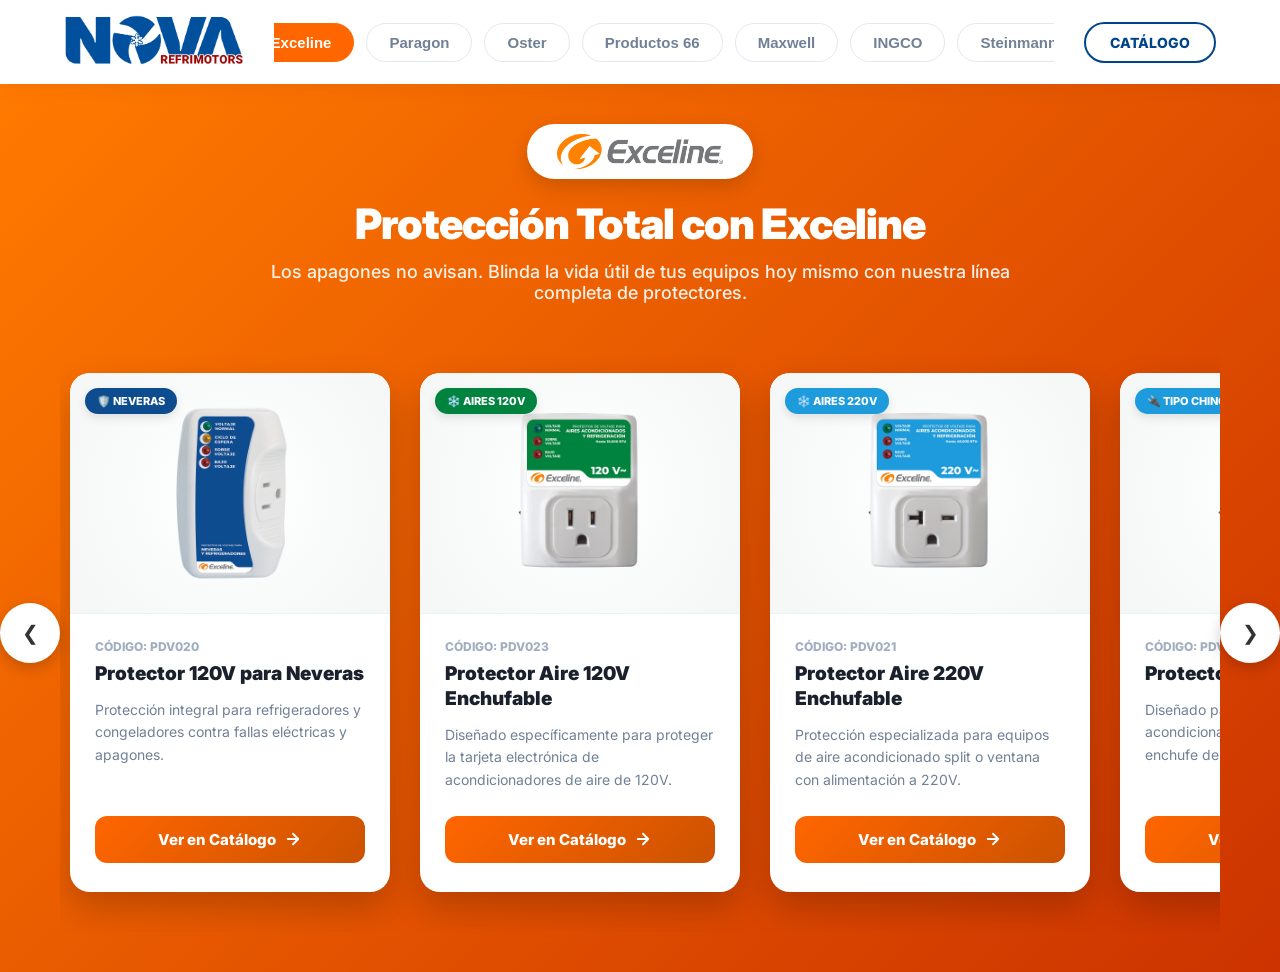
==== commit a647cf6f: "update" ====
--- a/carrusel.html
+++ b/carrusel.html
@@ -182,820 +182,854 @@
                                 </svg></a>
                         </div>
                     </div>
-                </div>
-                <div class="carousel-slide">
-                    <div class="img-wrapper"><span class="badge badge-offer" style="background:#1d9bdd; color:white;">🔌
-                            Enchufable 120V</span><img src="productos/PDV007.webp" alt="Protector GSM-LPM120"></div>
-                    <div class="card-info">
-                        <span class="card-category">CÓDIGO: PDV007</span>
-                        <h3>Protector Enchufable 120V</h3>
-                        <p>Protector de voltaje enchufable compacto y seguro. Ideal para proteger electrodomésticos.
-                        </p>
-                        <a href="index.html#product=PDV007" class="buy-btn exceline-btn">Ver en Catálogo <svg width="18"
-                                height="18" fill="none" stroke="currentColor" stroke-width="2.5" stroke-linecap="round"
-                                stroke-linejoin="round" viewBox="0 0 24 24">
-                                <path d="M5 12h14M12 5l7 7-7 7" />
-                            </svg></a>
-                    </div>
-                </div>
-                <div class="carousel-slide">
-                    <div class="img-wrapper"><span class="badge badge-offer" style="background:#0e4c90; color:white;">🔋
-                            Multitoma USB</span><img src="productos/PDV010.webp" alt="Protector PDV010"></div>
-                    <div class="card-info">
-                        <span class="card-category">CÓDIGO: PDV010</span>
-                        <h3>Protector Multitoma 120V</h3>
-                        <p>Estación de protección completa con múltiples tomas de corriente a 120V y puertos USB.
-                        </p>
-                        <a href="index.html#product=PDV010" class="buy-btn exceline-btn">Ver en Catálogo <svg width="18"
-                                height="18" fill="none" stroke="currentColor" stroke-width="2.5" stroke-linecap="round"
-                                stroke-linejoin="round" viewBox="0 0 24 24">
-                                <path d="M5 12h14M12 5l7 7-7 7" />
-                            </svg></a>
-                    </div>
-                </div>
-                <div class="carousel-slide">
-                    <div class="img-wrapper"><span class="badge badge-offer" style="background:#1d9bdd; color:white;">🔌
-                            3 Tomas 110V</span><img src="productos/PDV028.webp" alt="Protector PDV028"></div>
-                    <div class="card-info">
-                        <span class="card-category">CÓDIGO: PDV028</span>
-                        <h3>Protector 110V de 3 Tomas</h3>
-                        <p>Protector de voltaje con 3 tomas de salida integradas para salvaguardar equipos.</p>
-                        <a href="index.html#product=PDV028" class="buy-btn exceline-btn">Ver en Catálogo <svg width="18"
-                                height="18" fill="none" stroke="currentColor" stroke-width="2.5" stroke-linecap="round"
-                                stroke-linejoin="round" viewBox="0 0 24 24">
-                                <path d="M5 12h14M12 5l7 7-7 7" />
-                            </svg></a>
-                    </div>
-                </div>
-                <div class="carousel-slide">
-                    <div class="img-wrapper"><span class="badge badge-offer" style="background:#1d5370; color:white;">⚡
-                            Bornera 220V</span><img src="productos/PDV027.webp" alt="Protector PDV027"></div>
-                    <div class="card-info">
-                        <span class="card-category">CÓDIGO: PDV027</span>
-                        <h3>Protector 220V C-C</h3>
-                        <p>Protector de conexión cable a cable (C-C) mediante bornera para equipos de alta carga a
-                            220V.</p>
-                        <a href="index.html#product=PDV027" class="buy-btn exceline-btn">Ver en Catálogo <svg width="18"
-                                height="18" fill="none" stroke="currentColor" stroke-width="2.5" stroke-linecap="round"
-                                stroke-linejoin="round" viewBox="0 0 24 24">
-                                <path d="M5 12h14M12 5l7 7-7 7" />
-                            </svg></a>
-                    </div>
-                </div>
-                <div class="carousel-slide">
-                    <div class="img-wrapper"><span class="badge badge-offer" style="background:#09b75a; color:white;">⚡
-                            Trifásico</span><img src="productos/PDV049.webp" alt="Protector PDV049"></div>
-                    <div class="card-info">
-                        <span class="card-category">CÓDIGO: PDV049</span>
-                        <h3>Supervisor Trifásico 220V</h3>
-                        <p>Supervisor de grado industrial para sistemas trifásicos. Protege contra fallas de fase.
-                        </p>
-                        <a href="index.html#product=PDV049" class="buy-btn exceline-btn">Ver en Catálogo <svg width="18"
-                                height="18" fill="none" stroke="currentColor" stroke-width="2.5" stroke-linecap="round"
-                                stroke-linejoin="round" viewBox="0 0 24 24">
-                                <path d="M5 12h14M12 5l7 7-7 7" />
-                            </svg></a>
-                    </div>
-                </div>
-                <div class="carousel-slide">
-                    <div class="img-wrapper"><span class="badge badge-offer" style="background:#2d3748; color:white;">⚡
-                            Monofásico</span><img src="productos/PFV014-PDV050.webp" alt="Supervisor Monofásico"></div>
-                    <div class="card-info">
-                        <span class="card-category">CÓDIGO: SUPERVISOR-MONO-VAR</span>
-                        <h3>Supervisor Monofásico</h3>
-                        <p>Módulo de supervisión de voltaje para montaje en riel DIN o panel. 120V o 220V.</p>
-                        <a href="index.html#product=SUPERVISOR-MONO-VAR" class="buy-btn exceline-btn">Ver en
-                            Catálogo <svg width="18" height="18" fill="none" stroke="currentColor" stroke-width="2.5"
-                                stroke-linecap="round" stroke-linejoin="round" viewBox="0 0 24 24">
-                                <path d="M5 12h14M12 5l7 7-7 7" />
-                            </svg></a>
-                    </div>
-                </div>
-            </div>
-            <button class="slider-btn next-btn">❯</button>
-    </div>
-    </section>
-
-    <!-- ==========================================
+                    <div class="carousel-slide">
+                        <div class="img-wrapper"><span class="badge badge-offer"
+                                style="background:#1d9bdd; color:white;">🔌 Enchufable 120V</span><img
+                                src="productos/PDV007.webp" alt="Protector GSM-LPM120"></div>
+                        <div class="card-info">
+                            <span class="card-category">CÓDIGO: PDV007</span>
+                            <h3>Protector Enchufable 120V</h3>
+                            <p>Protector de voltaje enchufable compacto y seguro. Ideal para proteger electrodomésticos.
+                            </p>
+                            <a href="index.html#product=PDV007" class="buy-btn exceline-btn">Ver en Catálogo <svg
+                                    width="18" height="18" fill="none" stroke="currentColor" stroke-width="2.5"
+                                    stroke-linecap="round" stroke-linejoin="round" viewBox="0 0 24 24">
+                                    <path d="M5 12h14M12 5l7 7-7 7" />
+                                </svg></a>
+                        </div>
+                    </div>
+                    <div class="carousel-slide">
+                        <div class="img-wrapper"><span class="badge badge-offer"
+                                style="background:#0e4c90; color:white;">🔋 Multitoma USB</span><img
+                                src="productos/PDV010.webp" alt="Protector PDV010"></div>
+                        <div class="card-info">
+                            <span class="card-category">CÓDIGO: PDV010</span>
+                            <h3>Protector Multitoma 120V</h3>
+                            <p>Estación de protección completa con múltiples tomas de corriente a 120V y puertos USB.
+                            </p>
+                            <a href="index.html#product=PDV010" class="buy-btn exceline-btn">Ver en Catálogo <svg
+                                    width="18" height="18" fill="none" stroke="currentColor" stroke-width="2.5"
+                                    stroke-linecap="round" stroke-linejoin="round" viewBox="0 0 24 24">
+                                    <path d="M5 12h14M12 5l7 7-7 7" />
+                                </svg></a>
+                        </div>
+                    </div>
+                    <div class="carousel-slide">
+                        <div class="img-wrapper"><span class="badge badge-offer"
+                                style="background:#1d9bdd; color:white;">🔌 3 Tomas 110V</span><img
+                                src="productos/PDV028.webp" alt="Protector PDV028"></div>
+                        <div class="card-info">
+                            <span class="card-category">CÓDIGO: PDV028</span>
+                            <h3>Protector 110V de 3 Tomas</h3>
+                            <p>Protector de voltaje con 3 tomas de salida integradas para salvaguardar equipos.</p>
+                            <a href="index.html#product=PDV028" class="buy-btn exceline-btn">Ver en Catálogo <svg
+                                    width="18" height="18" fill="none" stroke="currentColor" stroke-width="2.5"
+                                    stroke-linecap="round" stroke-linejoin="round" viewBox="0 0 24 24">
+                                    <path d="M5 12h14M12 5l7 7-7 7" />
+                                </svg></a>
+                        </div>
+                    </div>
+                    <div class="carousel-slide">
+                        <div class="img-wrapper"><span class="badge badge-offer"
+                                style="background:#1d5370; color:white;">⚡ Bornera 220V</span><img
+                                src="productos/PDV027.webp" alt="Protector PDV027"></div>
+                        <div class="card-info">
+                            <span class="card-category">CÓDIGO: PDV027</span>
+                            <h3>Protector 220V C-C</h3>
+                            <p>Protector de conexión cable a cable (C-C) mediante bornera para equipos de alta carga a
+                                220V.</p>
+                            <a href="index.html#product=PDV027" class="buy-btn exceline-btn">Ver en Catálogo <svg
+                                    width="18" height="18" fill="none" stroke="currentColor" stroke-width="2.5"
+                                    stroke-linecap="round" stroke-linejoin="round" viewBox="0 0 24 24">
+                                    <path d="M5 12h14M12 5l7 7-7 7" />
+                                </svg></a>
+                        </div>
+                    </div>
+                    <div class="carousel-slide">
+                        <div class="img-wrapper"><span class="badge badge-offer"
+                                style="background:#09b75a; color:white;">⚡ Trifásico</span><img
+                                src="productos/PDV049.webp" alt="Protector PDV049"></div>
+                        <div class="card-info">
+                            <span class="card-category">CÓDIGO: PDV049</span>
+                            <h3>Supervisor Trifásico 220V</h3>
+                            <p>Supervisor de grado industrial para sistemas trifásicos. Protege contra fallas de fase.
+                            </p>
+                            <a href="index.html#product=PDV049" class="buy-btn exceline-btn">Ver en Catálogo <svg
+                                    width="18" height="18" fill="none" stroke="currentColor" stroke-width="2.5"
+                                    stroke-linecap="round" stroke-linejoin="round" viewBox="0 0 24 24">
+                                    <path d="M5 12h14M12 5l7 7-7 7" />
+                                </svg></a>
+                        </div>
+                    </div>
+                    <div class="carousel-slide">
+                        <div class="img-wrapper"><span class="badge badge-offer"
+                                style="background:#2d3748; color:white;">⚡ Monofásico</span><img
+                                src="productos/PFV014-PDV050.webp" alt="Supervisor Monofásico"></div>
+                        <div class="card-info">
+                            <span class="card-category">CÓDIGO: SUPERVISOR-MONO-VAR</span>
+                            <h3>Supervisor Monofásico</h3>
+                            <p>Módulo de supervisión de voltaje para montaje en riel DIN o panel. 120V o 220V.</p>
+                            <a href="index.html#product=SUPERVISOR-MONO-VAR" class="buy-btn exceline-btn">Ver en
+                                Catálogo <svg width="18" height="18" fill="none" stroke="currentColor"
+                                    stroke-width="2.5" stroke-linecap="round" stroke-linejoin="round"
+                                    viewBox="0 0 24 24">
+                                    <path d="M5 12h14M12 5l7 7-7 7" />
+                                </svg></a>
+                        </div>
+                    </div>
+                </div>
+                <button class="slider-btn next-btn">❯</button>
+            </div>
+        </section>
+
+        <!-- ==========================================
              MARCA 2: PARAGON (Carga Perezosa - data-src)
         =========================================== -->
-    <section class="carousel-bg-card theme-paragon" id="brand-paragon" style="display: none;">
-        <div class="carousel-header-text">
-            <div class="brand-logo-container paragon-logo">
-                <img src="paragon-logo-negro.png" alt="Marca Paragon">
-            </div>
-            <h2 class="carousel-title">Precisión Mecánica Exacta</h2>
-            <p class="carousel-subtitle">El estándar de la industria en sistemas de descongelación comercial e
-                industrial.</p>
-        </div>
-        <div class="carousel-wrapper">
-            <button class="slider-btn prev-btn">❮</button>
-            <div class="carousel-track">
-                <div class="carousel-slide">
-                    <div class="img-wrapper"><span class="badge badge-offer" style="background:#b70000; color:white;">⚙️
-                            220V</span><img data-src="productos/RELOJ-PARAGON.webp" alt="Paragon 220V"></div>
-                    <div class="card-info">
-                        <span class="card-category">CÓDIGO: TIM500</span>
-                        <h3>Reloj de Descongelacion Paragon 220V</h3>
-                        <p>Temporizador electromecánico comercial Serie 8000 para descongelación a 220V.</p>
-                        <a href="index.html#product=TIM500" class="buy-btn paragon-btn">Ver en Catálogo <svg width="18"
-                                height="18" fill="none" stroke="currentColor" stroke-width="2.5" stroke-linecap="round"
-                                stroke-linejoin="round" viewBox="0 0 24 24">
-                                <path d="M5 12h14M12 5l7 7-7 7" />
-                            </svg></a>
-                    </div>
-                </div>
-                <div class="carousel-slide">
-                    <div class="img-wrapper"><span class="badge badge-offer" style="background:#b70000; color:white;">⚙️
-                            110V</span><img data-src="productos/RELOJ-PARAGON.webp" alt="Paragon 110V"></div>
-                    <div class="card-info">
-                        <span class="card-category">CÓDIGO: TIM400</span>
-                        <h3>Reloj de Descongelacion Paragon 110V</h3>
-                        <p>Temporizador electromecánico Serie 8000 ideal para refrigeración a 110V.</p>
-                        <a href="index.html#product=TIM400" class="buy-btn paragon-btn">Ver en Catálogo <svg width="18"
-                                height="18" fill="none" stroke="currentColor" stroke-width="2.5" stroke-linecap="round"
-                                stroke-linejoin="round" viewBox="0 0 24 24">
-                                <path d="M5 12h14M12 5l7 7-7 7" />
-                            </svg></a>
-                    </div>
-                </div>
-                <div class="carousel-slide">
-                    <div class="img-wrapper"><span class="badge badge-offer" style="background:#b70000; color:white;">⏱️
-                            6H 21M</span><img data-src="productos/TIM053.webp" alt="Paragon 6H"></div>
-                    <div class="card-info">
-                        <span class="card-category">CÓDIGO: TIM053</span>
-                        <h3>Reloj de Nevera 6H x 21M</h3>
-                        <p>Temporizador de descongelación automática con ciclo de 6 horas de trabajo.</p>
-                        <a href="index.html#product=TIM053" class="buy-btn paragon-btn">Ver en Catálogo <svg width="18"
-                                height="18" fill="none" stroke="currentColor" stroke-width="2.5" stroke-linecap="round"
-                                stroke-linejoin="round" viewBox="0 0 24 24">
-                                <path d="M5 12h14M12 5l7 7-7 7" />
-                            </svg></a>
-                    </div>
-                </div>
-                <div class="carousel-slide">
-                    <div class="img-wrapper"><span class="badge badge-offer" style="background:#b70000; color:white;">⏱️
-                            8H 20M</span><img data-src="productos/TIM018.webp" alt="Paragon 8H"></div>
-                    <div class="card-info">
-                        <span class="card-category">CÓDIGO: TIM018</span>
-                        <h3>Reloj de Nevera 8H x 20M</h3>
-                        <p>Intervalo equilibrado de 8 horas para consumo eficiente en neveras no-frost.</p>
-                        <a href="index.html#product=TIM018" class="buy-btn paragon-btn">Ver en Catálogo <svg width="18"
-                                height="18" fill="none" stroke="currentColor" stroke-width="2.5" stroke-linecap="round"
-                                stroke-linejoin="round" viewBox="0 0 24 24">
-                                <path d="M5 12h14M12 5l7 7-7 7" />
-                            </svg></a>
-                    </div>
-                </div>
-                <div class="carousel-slide">
-                    <div class="img-wrapper"><span class="badge badge-offer" style="background:#b70000; color:white;">⏱️
-                            10H 25M</span><img data-src="productos/TIM052.webp" alt="Paragon 10H"></div>
-                    <div class="card-info">
-                        <span class="card-category">CÓDIGO: TIM052</span>
-                        <h3>Reloj de Nevera 10H x 25M</h3>
-                        <p>Diseñado para ciclos extensos de enfriamiento garantizando eliminación de escarcha.</p>
-                        <a href="index.html#product=TIM052" class="buy-btn paragon-btn">Ver en Catálogo <svg width="18"
-                                height="18" fill="none" stroke="currentColor" stroke-width="2.5" stroke-linecap="round"
-                                stroke-linejoin="round" viewBox="0 0 24 24">
-                                <path d="M5 12h14M12 5l7 7-7 7" />
-                            </svg></a>
-                    </div>
-                </div>
-            </div>
-            <button class="slider-btn next-btn">❯</button>
-        </div>
-    </section>
-
-    <!-- ==========================================
+        <section class="carousel-bg-card theme-paragon" id="brand-paragon" style="display: none;">
+            <div class="carousel-header-text">
+                <div class="brand-logo-container paragon-logo">
+                    <img src="paragon-logo-negro.png" alt="Marca Paragon">
+                </div>
+                <h2 class="carousel-title">Precisión Mecánica Exacta</h2>
+                <p class="carousel-subtitle">El estándar de la industria en sistemas de descongelación comercial e
+                    industrial.</p>
+            </div>
+            <div class="carousel-wrapper">
+                <button class="slider-btn prev-btn">❮</button>
+                <div class="carousel-track">
+                    <div class="carousel-slide">
+                        <div class="img-wrapper"><span class="badge badge-offer"
+                                style="background:#b70000; color:white;">⚙️ 220V</span><img
+                                data-src="productos/RELOJ-PARAGON.webp" alt="Paragon 220V"></div>
+                        <div class="card-info">
+                            <span class="card-category">CÓDIGO: TIM500</span>
+                            <h3>Reloj de Descongelacion Paragon 220V</h3>
+                            <p>Temporizador electromecánico comercial Serie 8000 para descongelación a 220V.</p>
+                            <a href="index.html#product=TIM500" class="buy-btn paragon-btn">Ver en Catálogo <svg
+                                    width="18" height="18" fill="none" stroke="currentColor" stroke-width="2.5"
+                                    stroke-linecap="round" stroke-linejoin="round" viewBox="0 0 24 24">
+                                    <path d="M5 12h14M12 5l7 7-7 7" />
+                                </svg></a>
+                        </div>
+                    </div>
+                    <div class="carousel-slide">
+                        <div class="img-wrapper"><span class="badge badge-offer"
+                                style="background:#b70000; color:white;">⚙️ 110V</span><img
+                                data-src="productos/RELOJ-PARAGON.webp" alt="Paragon 110V"></div>
+                        <div class="card-info">
+                            <span class="card-category">CÓDIGO: TIM400</span>
+                            <h3>Reloj de Descongelacion Paragon 110V</h3>
+                            <p>Temporizador electromecánico Serie 8000 ideal para refrigeración a 110V.</p>
+                            <a href="index.html#product=TIM400" class="buy-btn paragon-btn">Ver en Catálogo <svg
+                                    width="18" height="18" fill="none" stroke="currentColor" stroke-width="2.5"
+                                    stroke-linecap="round" stroke-linejoin="round" viewBox="0 0 24 24">
+                                    <path d="M5 12h14M12 5l7 7-7 7" />
+                                </svg></a>
+                        </div>
+                    </div>
+                    <div class="carousel-slide">
+                        <div class="img-wrapper"><span class="badge badge-offer"
+                                style="background:#b70000; color:white;">⏱️ 6H 21M</span><img
+                                data-src="productos/TIM053.webp" alt="Paragon 6H"></div>
+                        <div class="card-info">
+                            <span class="card-category">CÓDIGO: TIM053</span>
+                            <h3>Reloj de Nevera 6H x 21M</h3>
+                            <p>Temporizador de descongelación automática con ciclo de 6 horas de trabajo.</p>
+                            <a href="index.html#product=TIM053" class="buy-btn paragon-btn">Ver en Catálogo <svg
+                                    width="18" height="18" fill="none" stroke="currentColor" stroke-width="2.5"
+                                    stroke-linecap="round" stroke-linejoin="round" viewBox="0 0 24 24">
+                                    <path d="M5 12h14M12 5l7 7-7 7" />
+                                </svg></a>
+                        </div>
+                    </div>
+                    <div class="carousel-slide">
+                        <div class="img-wrapper"><span class="badge badge-offer"
+                                style="background:#b70000; color:white;">⏱️ 8H 20M</span><img
+                                data-src="productos/TIM018.webp" alt="Paragon 8H"></div>
+                        <div class="card-info">
+                            <span class="card-category">CÓDIGO: TIM018</span>
+                            <h3>Reloj de Nevera 8H x 20M</h3>
+                            <p>Intervalo equilibrado de 8 horas para consumo eficiente en neveras no-frost.</p>
+                            <a href="index.html#product=TIM018" class="buy-btn paragon-btn">Ver en Catálogo <svg
+                                    width="18" height="18" fill="none" stroke="currentColor" stroke-width="2.5"
+                                    stroke-linecap="round" stroke-linejoin="round" viewBox="0 0 24 24">
+                                    <path d="M5 12h14M12 5l7 7-7 7" />
+                                </svg></a>
+                        </div>
+                    </div>
+                    <div class="carousel-slide">
+                        <div class="img-wrapper"><span class="badge badge-offer"
+                                style="background:#b70000; color:white;">⏱️ 10H 25M</span><img
+                                data-src="productos/TIM052.webp" alt="Paragon 10H"></div>
+                        <div class="card-info">
+                            <span class="card-category">CÓDIGO: TIM052</span>
+                            <h3>Reloj de Nevera 10H x 25M</h3>
+                            <p>Diseñado para ciclos extensos de enfriamiento garantizando eliminación de escarcha.</p>
+                            <a href="index.html#product=TIM052" class="buy-btn paragon-btn">Ver en Catálogo <svg
+                                    width="18" height="18" fill="none" stroke="currentColor" stroke-width="2.5"
+                                    stroke-linecap="round" stroke-linejoin="round" viewBox="0 0 24 24">
+                                    <path d="M5 12h14M12 5l7 7-7 7" />
+                                </svg></a>
+                        </div>
+                    </div>
+                </div>
+                <button class="slider-btn next-btn">❯</button>
+            </div>
+        </section>
+
+        <!-- ==========================================
              MARCA 3: OSTER (Carga Perezosa - data-src)
         =========================================== -->
-    <section class="carousel-bg-card theme-oster" id="brand-oster" style="display: none;">
-        <div class="carousel-header-text">
-            <div class="brand-logo-container oster-logo">
-                <img src="oster-logo.png" alt="Marca Oster">
-            </div>
-            <h2 class="carousel-title">Repuestos Originales Garantizados</h2>
-            <p class="carousel-subtitle">Recupera la potencia original de tu licuadora con aspas, vasos y
-                componentes certificados de máxima duración.</p>
-        </div>
-        <div class="carousel-wrapper">
-            <button class="slider-btn prev-btn">❮</button>
-            <div class="carousel-track">
-                <div class="carousel-slide">
-                    <div class="img-wrapper"><span class="badge badge-offer" style="background:#003264; color:white;">🔪
-                            4 Aspas</span><img data-src="productos/CUCHILLA_4_ASPAS_OSTER.webp.webp"
-                            alt="Oster 4 Aletas"></div>
-                    <div class="card-info">
-                        <span class="card-category">CÓDIGO: CLC001</span>
-                        <h3>Cuchilla Oster 4 Aletas</h3>
-                        <p>Cuchilla Picahielo Oster Original de 4 aletas en acero inoxidable de alta resistencia.
-                        </p>
-                        <a href="index.html#product=CLC001" class="buy-btn oster-btn">Ver en Catálogo <svg width="18"
-                                height="18" fill="none" stroke="currentColor" stroke-width="2.5" stroke-linecap="round"
-                                stroke-linejoin="round" viewBox="0 0 24 24">
-                                <path d="M5 12h14M12 5l7 7-7 7" />
-                            </svg></a>
-                    </div>
-                </div>
-                <div class="carousel-slide">
-                    <div class="img-wrapper"><span class="badge badge-offer"
-                            style="background:#003264; color:white;">🌪️ 6 Aspas</span><img
-                            data-src="productos/CLC032.webp" alt="Oster 6 Aletas"></div>
-                    <div class="card-info">
-                        <span class="card-category">CÓDIGO: CLC032</span>
-                        <h3>Cuchilla Oster 6 Aletas</h3>
-                        <p>Cuchilla Oster procesadora de 6 aletas (Mod. 4980) de alto rendimiento para hielo y
-                            batidos.</p>
-                        <a href="index.html#product=CLC032" class="buy-btn oster-btn">Ver en Catálogo <svg width="18"
-                                height="18" fill="none" stroke="currentColor" stroke-width="2.5" stroke-linecap="round"
-                                stroke-linejoin="round" viewBox="0 0 24 24">
-                                <path d="M5 12h14M12 5l7 7-7 7" />
-                            </svg></a>
-                    </div>
-                </div>
-                <div class="carousel-slide">
-                    <div class="img-wrapper"><span class="badge badge-offer" style="background:#003264; color:white;">⚡
-                            Eléctrico</span><img data-src="productos/SWL102.webp" alt="Switch Oster"></div>
-                    <div class="card-info">
-                        <span class="card-category">CÓDIGO: SWL102</span>
-                        <h3>Switch de Licuadora</h3>
-                        <p>Switch de Licuadora Oster Original de 3 velocidades con perilla incluida.</p>
-                        <a href="index.html#product=SWL102" class="buy-btn oster-btn">Ver en Catálogo <svg width="18"
-                                height="18" fill="none" stroke="currentColor" stroke-width="2.5" stroke-linecap="round"
-                                stroke-linejoin="round" viewBox="0 0 24 24">
-                                <path d="M5 12h14M12 5l7 7-7 7" />
-                            </svg></a>
-                    </div>
-                </div>
-                <div class="carousel-slide">
-                    <div class="img-wrapper"><span class="badge badge-offer" style="background:#003264; color:white;">🥤
-                            Accesorios</span><img data-src="productos/VLC005.webp" alt="Vaso Oster"></div>
-                    <div class="card-info">
-                        <span class="card-category">CÓDIGO: VLC005</span>
-                        <h3>Vaso de Licuadora c/Tapa</h3>
-                        <p>Vaso de licuadora Oster Original con tapa. Cristal de alta resistencia térmica y golpes.
-                        </p>
-                        <a href="index.html#product=VLC005" class="buy-btn oster-btn">Ver en Catálogo <svg width="18"
-                                height="18" fill="none" stroke="currentColor" stroke-width="2.5" stroke-linecap="round"
-                                stroke-linejoin="round" viewBox="0 0 24 24">
-                                <path d="M5 12h14M12 5l7 7-7 7" />
-                            </svg></a>
-                    </div>
-                </div>
-                <div class="carousel-slide">
-                    <div class="img-wrapper"><span class="badge badge-offer" style="background:#003264; color:white;">⚙️
-                            Acoples</span><img data-src="productos/JLC001.webp" alt="Cuadrante Oster"></div>
-                    <div class="card-info">
-                        <span class="card-category">CÓDIGO: JLC001</span>
-                        <h3>Cuadrante Oster Rosca Gruesa</h3>
-                        <p>Kit de acople cuadrante de rosca gruesa original Oster. Metálico y de alta durabilidad.
-                        </p>
-                        <a href="index.html#product=JLC001" class="buy-btn oster-btn">Ver en Catálogo <svg width="18"
-                                height="18" fill="none" stroke="currentColor" stroke-width="2.5" stroke-linecap="round"
-                                stroke-linejoin="round" viewBox="0 0 24 24">
-                                <path d="M5 12h14M12 5l7 7-7 7" />
-                            </svg></a>
-                    </div>
-                </div>
-            </div>
-            <button class="slider-btn next-btn">❯</button>
-        </div>
-    </section>
-
-    <!-- ==========================================
+        <section class="carousel-bg-card theme-oster" id="brand-oster" style="display: none;">
+            <div class="carousel-header-text">
+                <div class="brand-logo-container oster-logo">
+                    <img src="oster-logo.png" alt="Marca Oster">
+                </div>
+                <h2 class="carousel-title">Repuestos Originales Garantizados</h2>
+                <p class="carousel-subtitle">Recupera la potencia original de tu licuadora con aspas, vasos y
+                    componentes certificados de máxima duración.</p>
+            </div>
+            <div class="carousel-wrapper">
+                <button class="slider-btn prev-btn">❮</button>
+                <div class="carousel-track">
+                    <div class="carousel-slide">
+                        <div class="img-wrapper"><span class="badge badge-offer"
+                                style="background:#003264; color:white;">🔪 4 Aspas</span><img
+                                data-src="productos/CUCHILLA_4_ASPAS_OSTER.webp" alt="Oster 4 Aletas"></div>
+                        <div class="card-info">
+                            <span class="card-category">CÓDIGO: CLC001</span>
+                            <h3>Cuchilla Oster 4 Aletas</h3>
+                            <p>Cuchilla Picahielo Oster Original de 4 aletas en acero inoxidable de alta resistencia.
+                            </p>
+                            <a href="index.html#product=CLC001" class="buy-btn oster-btn">Ver en Catálogo <svg
+                                    width="18" height="18" fill="none" stroke="currentColor" stroke-width="2.5"
+                                    stroke-linecap="round" stroke-linejoin="round" viewBox="0 0 24 24">
+                                    <path d="M5 12h14M12 5l7 7-7 7" />
+                                </svg></a>
+                        </div>
+                    </div>
+                    <div class="carousel-slide">
+                        <div class="img-wrapper"><span class="badge badge-offer"
+                                style="background:#003264; color:white;">🌪️ 6 Aspas</span><img
+                                data-src="productos/CLC032.webp" alt="Oster 6 Aletas"></div>
+                        <div class="card-info">
+                            <span class="card-category">CÓDIGO: CLC032</span>
+                            <h3>Cuchilla Oster 6 Aletas</h3>
+                            <p>Cuchilla Oster procesadora de 6 aletas (Mod. 4980) de alto rendimiento para hielo y
+                                batidos.</p>
+                            <a href="index.html#product=CLC032" class="buy-btn oster-btn">Ver en Catálogo <svg
+                                    width="18" height="18" fill="none" stroke="currentColor" stroke-width="2.5"
+                                    stroke-linecap="round" stroke-linejoin="round" viewBox="0 0 24 24">
+                                    <path d="M5 12h14M12 5l7 7-7 7" />
+                                </svg></a>
+                        </div>
+                    </div>
+                    <div class="carousel-slide">
+                        <div class="img-wrapper"><span class="badge badge-offer"
+                                style="background:#003264; color:white;">⚡ Eléctrico</span><img
+                                data-src="productos/SWL102.webp" alt="Switch Oster"></div>
+                        <div class="card-info">
+                            <span class="card-category">CÓDIGO: SWL102</span>
+                            <h3>Switch de Licuadora</h3>
+                            <p>Switch de Licuadora Oster Original de 3 velocidades con perilla incluida.</p>
+                            <a href="index.html#product=SWL102" class="buy-btn oster-btn">Ver en Catálogo <svg
+                                    width="18" height="18" fill="none" stroke="currentColor" stroke-width="2.5"
+                                    stroke-linecap="round" stroke-linejoin="round" viewBox="0 0 24 24">
+                                    <path d="M5 12h14M12 5l7 7-7 7" />
+                                </svg></a>
+                        </div>
+                    </div>
+                    <div class="carousel-slide">
+                        <div class="img-wrapper"><span class="badge badge-offer"
+                                style="background:#003264; color:white;">🥤 Accesorios</span><img
+                                data-src="productos/VLC005.webp" alt="Vaso Oster"></div>
+                        <div class="card-info">
+                            <span class="card-category">CÓDIGO: VLC005</span>
+                            <h3>Vaso de Licuadora c/Tapa</h3>
+                            <p>Vaso de licuadora Oster Original con tapa. Cristal de alta resistencia térmica y golpes.
+                            </p>
+                            <a href="index.html#product=VLC005" class="buy-btn oster-btn">Ver en Catálogo <svg
+                                    width="18" height="18" fill="none" stroke="currentColor" stroke-width="2.5"
+                                    stroke-linecap="round" stroke-linejoin="round" viewBox="0 0 24 24">
+                                    <path d="M5 12h14M12 5l7 7-7 7" />
+                                </svg></a>
+                        </div>
+                    </div>
+                    <div class="carousel-slide">
+                        <div class="img-wrapper"><span class="badge badge-offer"
+                                style="background:#003264; color:white;">⚙️ Acoples</span><img
+                                data-src="productos/JLC001.webp" alt="Cuadrante Oster"></div>
+                        <div class="card-info">
+                            <span class="card-category">CÓDIGO: JLC001</span>
+                            <h3>Cuadrante Oster Rosca Gruesa</h3>
+                            <p>Kit de acople cuadrante de rosca gruesa original Oster. Metálico y de alta durabilidad.
+                            </p>
+                            <a href="index.html#product=JLC001" class="buy-btn oster-btn">Ver en Catálogo <svg
+                                    width="18" height="18" fill="none" stroke="currentColor" stroke-width="2.5"
+                                    stroke-linecap="round" stroke-linejoin="round" viewBox="0 0 24 24">
+                                    <path d="M5 12h14M12 5l7 7-7 7" />
+                                </svg></a>
+                        </div>
+                    </div>
+                </div>
+                <button class="slider-btn next-btn">❯</button>
+            </div>
+        </section>
+
+        <!-- ==========================================
              MARCA 4: PRODUCTOS 66 (Carga Perezosa - data-src)
         =========================================== -->
-    <section class="carousel-bg-card theme-productos66" id="brand-productos66" style="display: none;">
-        <div class="carousel-header-text">
-            <div class="brand-logo-container productos66-logo">
-                <img src="productos66-logo.png" alt="Marca Productos 66">
-            </div>
-            <h2 class="carousel-title">Limpieza y Mantenimiento Profesional</h2>
-            <p class="carousel-subtitle">Químicos especializados de alta pureza para garantizar el máximo
-                rendimiento de tus equipos de refrigeración.</p>
-        </div>
-        <div class="carousel-wrapper">
-            <button class="slider-btn prev-btn">❮</button>
-            <div class="carousel-track">
-                <div class="carousel-slide">
-                    <div class="img-wrapper"><span class="badge badge-new" style="background:#8cc63f; color:white">🟢
-                            Limpieza</span><img data-src="productos/PANEL-CLEAN.webp" alt="Panel Clean 66"></div>
-                    <div class="card-info">
-                        <span class="card-category">CÓDIGO: QMC004</span>
-                        <h3>Panel Clean 66</h3>
-                        <p>Limpiador profundo de aluminio para serpentines. Restaura la transferencia térmica.</p>
-                        <a href="index.html#product=QMC004" class="buy-btn productos66-btn">Ver en Catálogo <svg
-                                width="18" height="18" fill="none" stroke="currentColor" stroke-width="2.5"
-                                stroke-linecap="round" stroke-linejoin="round" viewBox="0 0 24 24">
-                                <path d="M5 12h14M12 5l7 7-7 7" />
-                            </svg></a>
-                    </div>
-                </div>
-                <div class="carousel-slide">
-                    <div class="img-wrapper"><span class="badge badge-offer" style="background:#e87722; color:white">🟠
-                            Concentrado</span><img data-src="productos/PANEL-CLEAN+.webp" alt="Panel Clean 66 Plus+">
-                    </div>
-                    <div class="card-info">
-                        <span class="card-category">CÓDIGO: QMC016</span>
-                        <h3>Panel Clean 66 Plus+</h3>
-                        <p>Fórmula de alta concentración para remover el sucio pesado y la oxidación extrema.</p>
-                        <a href="index.html#product=QMC016" class="buy-btn productos66-btn">Ver en Catálogo <svg
-                                width="18" height="18" fill="none" stroke="currentColor" stroke-width="2.5"
-                                stroke-linecap="round" stroke-linejoin="round" viewBox="0 0 24 24">
-                                <path d="M5 12h14M12 5l7 7-7 7" />
-                            </svg></a>
-                    </div>
-                </div>
-                <div class="carousel-slide">
-                    <div class="img-wrapper"><span class="badge badge-new" style="background:#00aae7; color:white">🔵
-                            Antihumedad</span><img data-src="productos/PANEL-COOL.webp" alt="Panel Cool 66"></div>
-                    <div class="card-info">
-                        <span class="card-category">CÓDIGO: QMC003</span>
-                        <h3>Panel Cool 66</h3>
-                        <p>Alcohol Metílico. Elimina la humedad del sistema evitando congelación en válvulas.</p>
-                        <a href="index.html#product=QMC003" class="buy-btn productos66-btn">Ver en Catálogo <svg
-                                width="18" height="18" fill="none" stroke="currentColor" stroke-width="2.5"
-                                stroke-linecap="round" stroke-linejoin="round" viewBox="0 0 24 24">
-                                <path d="M5 12h14M12 5l7 7-7 7" />
-                            </svg></a>
-                    </div>
-                </div>
-                <div class="carousel-slide">
-                    <div class="img-wrapper"><span class="badge badge-hot" style="background:#da291c; color:white">🔴
-                            Brillo</span><img data-src="productos/PANEL-SHINE.webp" alt="Panel Shine 66"></div>
-                    <div class="card-info">
-                        <span class="card-category">CÓDIGO: QMC020</span>
-                        <h3>Panel Shine 66</h3>
-                        <p>Abrillantador químico de aluminio. Restaura el aspecto original dejándolos como nuevos.
-                        </p>
-                        <a href="index.html#product=QMC020" class="buy-btn productos66-btn">Ver en Catálogo <svg
-                                width="18" height="18" fill="none" stroke="currentColor" stroke-width="2.5"
-                                stroke-linecap="round" stroke-linejoin="round" viewBox="0 0 24 24">
-                                <path d="M5 12h14M12 5l7 7-7 7" />
-                            </svg></a>
-                    </div>
-                </div>
-                <div class="carousel-slide">
-                    <div class="img-wrapper"><span class="badge badge-offer" style="background:#ffcd00; color:white;">🟡
-                            Dieléctrico</span><img data-src="productos/PANELTRON.webp" alt="Paneltron 66"></div>
-                    <div class="card-info">
-                        <span class="card-category">CÓDIGO: QMC001</span>
-                        <h3>Paneltron 66</h3>
-                        <p>Solvente dieléctrico de 1 Litro para la limpieza segura de componentes y tableros
-                            eléctricos.</p>
-                        <a href="index.html#product=QMC001" class="buy-btn productos66-btn">Ver en Catálogo <svg
-                                width="18" height="18" fill="none" stroke="currentColor" stroke-width="2.5"
-                                stroke-linecap="round" stroke-linejoin="round" viewBox="0 0 24 24">
-                                <path d="M5 12h14M12 5l7 7-7 7" />
-                            </svg></a>
-                    </div>
-                </div>
-                <div class="carousel-slide">
-                    <div class="img-wrapper"><span class="badge badge-hot" style="background:#d25e1a; color:white">🟠
-                            Concentrado</span><img data-src="productos/PANELTRON+.webp" alt="Paneltron 66 Plus+"></div>
-                    <div class="card-info">
-                        <span class="card-category">CÓDIGO: QMC006</span>
-                        <h3>Paneltron 66 Plus+</h3>
-                        <p>Fórmula premium en lata de 1 Kilo. Máxima pureza, evaporación rápida y cero residuos.</p>
-                        <a href="index.html#product=QMC006" class="buy-btn productos66-btn">Ver en Catálogo <svg
-                                width="18" height="18" fill="none" stroke="currentColor" stroke-width="2.5"
-                                stroke-linecap="round" stroke-linejoin="round" viewBox="0 0 24 24">
-                                <path d="M5 12h14M12 5l7 7-7 7" />
-                            </svg></a>
-                    </div>
-                </div>
-            </div>
-            <button class="slider-btn next-btn">❯</button>
-        </div>
-    </section>
-
-    <!-- ==========================================
+        <section class="carousel-bg-card theme-productos66" id="brand-productos66" style="display: none;">
+            <div class="carousel-header-text">
+                <div class="brand-logo-container productos66-logo">
+                    <img src="productos66-logo.png" alt="Marca Productos 66">
+                </div>
+                <h2 class="carousel-title">Limpieza y Mantenimiento Profesional</h2>
+                <p class="carousel-subtitle">Químicos especializados de alta pureza para garantizar el máximo
+                    rendimiento de tus equipos de refrigeración.</p>
+            </div>
+            <div class="carousel-wrapper">
+                <button class="slider-btn prev-btn">❮</button>
+                <div class="carousel-track">
+                    <div class="carousel-slide">
+                        <div class="img-wrapper"><span class="badge badge-new"
+                                style="background:#8cc63f; color:white">🟢 Limpieza</span><img
+                                data-src="productos/PANEL-CLEAN.webp" alt="Panel Clean 66"></div>
+                        <div class="card-info">
+                            <span class="card-category">CÓDIGO: QMC004</span>
+                            <h3>Panel Clean 66</h3>
+                            <p>Limpiador profundo de aluminio para serpentines. Restaura la transferencia térmica.</p>
+                            <a href="index.html#product=QMC004" class="buy-btn productos66-btn">Ver en Catálogo <svg
+                                    width="18" height="18" fill="none" stroke="currentColor" stroke-width="2.5"
+                                    stroke-linecap="round" stroke-linejoin="round" viewBox="0 0 24 24">
+                                    <path d="M5 12h14M12 5l7 7-7 7" />
+                                </svg></a>
+                        </div>
+                    </div>
+                    <div class="carousel-slide">
+                        <div class="img-wrapper"><span class="badge badge-offer"
+                                style="background:#e87722; color:white">🟠 Concentrado</span><img
+                                data-src="productos/PANEL-CLEAN+.webp" alt="Panel Clean 66 Plus+"></div>
+                        <div class="card-info">
+                            <span class="card-category">CÓDIGO: QMC016</span>
+                            <h3>Panel Clean 66 Plus+</h3>
+                            <p>Fórmula de alta concentración para remover el sucio pesado y la oxidación extrema.</p>
+                            <a href="index.html#product=QMC016" class="buy-btn productos66-btn">Ver en Catálogo <svg
+                                    width="18" height="18" fill="none" stroke="currentColor" stroke-width="2.5"
+                                    stroke-linecap="round" stroke-linejoin="round" viewBox="0 0 24 24">
+                                    <path d="M5 12h14M12 5l7 7-7 7" />
+                                </svg></a>
+                        </div>
+                    </div>
+                    <div class="carousel-slide">
+                        <div class="img-wrapper"><span class="badge badge-new"
+                                style="background:#00aae7; color:white">🔵 Antihumedad</span><img
+                                data-src="productos/PANEL-COOL.webp" alt="Panel Cool 66"></div>
+                        <div class="card-info">
+                            <span class="card-category">CÓDIGO: QMC003</span>
+                            <h3>Panel Cool 66</h3>
+                            <p>Alcohol Metílico. Elimina la humedad del sistema evitando congelación en válvulas.</p>
+                            <a href="index.html#product=QMC003" class="buy-btn productos66-btn">Ver en Catálogo <svg
+                                    width="18" height="18" fill="none" stroke="currentColor" stroke-width="2.5"
+                                    stroke-linecap="round" stroke-linejoin="round" viewBox="0 0 24 24">
+                                    <path d="M5 12h14M12 5l7 7-7 7" />
+                                </svg></a>
+                        </div>
+                    </div>
+                    <div class="carousel-slide">
+                        <div class="img-wrapper"><span class="badge badge-hot"
+                                style="background:#da291c; color:white">🔴 Brillo</span><img
+                                data-src="productos/PANEL-SHINE.webp" alt="Panel Shine 66"></div>
+                        <div class="card-info">
+                            <span class="card-category">CÓDIGO: QMC020</span>
+                            <h3>Panel Shine 66</h3>
+                            <p>Abrillantador químico de aluminio. Restaura el aspecto original dejándolos como nuevos.
+                            </p>
+                            <a href="index.html#product=QMC020" class="buy-btn productos66-btn">Ver en Catálogo <svg
+                                    width="18" height="18" fill="none" stroke="currentColor" stroke-width="2.5"
+                                    stroke-linecap="round" stroke-linejoin="round" viewBox="0 0 24 24">
+                                    <path d="M5 12h14M12 5l7 7-7 7" />
+                                </svg></a>
+                        </div>
+                    </div>
+                    <div class="carousel-slide">
+                        <div class="img-wrapper"><span class="badge badge-offer"
+                                style="background:#ffcd00; color:white;">🟡 Dieléctrico</span><img
+                                data-src="productos/PANELTRON.webp" alt="Paneltron 66"></div>
+                        <div class="card-info">
+                            <span class="card-category">CÓDIGO: QMC001</span>
+                            <h3>Paneltron 66</h3>
+                            <p>Solvente dieléctrico de 1 Litro para la limpieza segura de componentes y tableros
+                                eléctricos.</p>
+                            <a href="index.html#product=QMC001" class="buy-btn productos66-btn">Ver en Catálogo <svg
+                                    width="18" height="18" fill="none" stroke="currentColor" stroke-width="2.5"
+                                    stroke-linecap="round" stroke-linejoin="round" viewBox="0 0 24 24">
+                                    <path d="M5 12h14M12 5l7 7-7 7" />
+                                </svg></a>
+                        </div>
+                    </div>
+                    <div class="carousel-slide">
+                        <div class="img-wrapper"><span class="badge badge-hot"
+                                style="background:#d25e1a; color:white">🟠 Concentrado</span><img
+                                data-src="productos/PANELTRON+.webp" alt="Paneltron 66 Plus+"></div>
+                        <div class="card-info">
+                            <span class="card-category">CÓDIGO: QMC006</span>
+                            <h3>Paneltron 66 Plus+</h3>
+                            <p>Fórmula premium en lata de 1 Kilo. Máxima pureza, evaporación rápida y cero residuos.</p>
+                            <a href="index.html#product=QMC006" class="buy-btn productos66-btn">Ver en Catálogo <svg
+                                    width="18" height="18" fill="none" stroke="currentColor" stroke-width="2.5"
+                                    stroke-linecap="round" stroke-linejoin="round" viewBox="0 0 24 24">
+                                    <path d="M5 12h14M12 5l7 7-7 7" />
+                                </svg></a>
+                        </div>
+                    </div>
+                </div>
+                <button class="slider-btn next-btn">❯</button>
+            </div>
+        </section>
+
+        <!-- ==========================================
              MARCA 5: MAXWELL (Carga Perezosa - data-src)
         =========================================== -->
-    <section class="carousel-bg-card theme-maxwell" id="brand-maxwell" style="display: none;">
-        <div class="carousel-header-text">
-            <div class="brand-logo-container maxwell-logo">
-                <img src="maxwell-gold-logo.png" alt="Marca Maxwell">
-            </div>
-            <h2 class="carousel-title">Flujo Energético Perfecto</h2>
-            <p class="carousel-subtitle">Máxima durabilidad con 5 años de garantía. La energía constante y segura
-                que tus sistemas de refrigeración exigen.</p>
-        </div>
-        <div class="carousel-wrapper">
-            <button class="slider-btn prev-btn">❮</button>
-            <div class="carousel-track">
-                <div class="carousel-slide">
-                    <div class="img-wrapper"><span class="badge badge-hot" style="background:#d38312; color:white">⭐
-                            5 Años</span><img data-src="productos/20UF-GOLD.webp" alt="Capacitor 20UF"></div>
-                    <div class="card-info">
-                        <span class="card-category">CÓDIGO: CAP320</span>
-                        <h3>Capacitor de 20 MFD Gold</h3>
-                        <p>Capacitor de marcha metálico 370/440V.</p>
-                        <a href="index.html#product=CAP320" class="buy-btn maxwell-btn">Ver en Catálogo <svg width="18"
-                                height="18" fill="none" stroke="currentColor" stroke-width="2.5" stroke-linecap="round"
-                                stroke-linejoin="round" viewBox="0 0 24 24">
-                                <path d="M5 12h14M12 5l7 7-7 7" />
-                            </svg></a>
-                    </div>
-                </div>
-                <div class="carousel-slide">
-                    <div class="img-wrapper"><span class="badge badge-hot" style="background:#d38312; color:white">⭐
-                            5 Años</span><img data-src="productos/25UF-GOLD.webp" alt="Capacitor 25UF"></div>
-                    <div class="card-info">
-                        <span class="card-category">CÓDIGO: CAP325</span>
-                        <h3>Capacitor de 25 MFD Gold</h3>
-                        <p>Capacitor de marcha metálico 370/440V.</p>
-                        <a href="index.html#product=CAP325" class="buy-btn maxwell-btn">Ver en Catálogo <svg width="18"
-                                height="18" fill="none" stroke="currentColor" stroke-width="2.5" stroke-linecap="round"
-                                stroke-linejoin="round" viewBox="0 0 24 24">
-                                <path d="M5 12h14M12 5l7 7-7 7" />
-                            </svg></a>
-                    </div>
-                </div>
-                <div class="carousel-slide">
-                    <div class="img-wrapper"><span class="badge badge-hot" style="background:#d38312; color:white">⭐
-                            5 Años</span><img data-src="productos/30UF-GOLD.webp" alt="Capacitor 30UF"></div>
-                    <div class="card-info">
-                        <span class="card-category">CÓDIGO: CAP330</span>
-                        <h3>Capacitor 30 MFD Gold</h3>
-                        <p>Capacitor de marcha metálico 370/440V.</p>
-                        <a href="index.html#product=CAP330" class="buy-btn maxwell-btn">Ver en Catálogo <svg width="18"
-                                height="18" fill="none" stroke="currentColor" stroke-width="2.5" stroke-linecap="round"
-                                stroke-linejoin="round" viewBox="0 0 24 24">
-                                <path d="M5 12h14M12 5l7 7-7 7" />
-                            </svg></a>
-                    </div>
-                </div>
-                <div class="carousel-slide">
-                    <div class="img-wrapper"><span class="badge badge-hot" style="background:#d38312; color:white">⭐
-                            5 Años</span><img data-src="productos/35UF-GOLD.webp" alt="Capacitor 35UF"></div>
-                    <div class="card-info">
-                        <span class="card-category">CÓDIGO: CAP335</span>
-                        <h3>Capacitor de 35 MFD Gold</h3>
-                        <p>Capacitor de marcha metálico 370/440V.</p>
-                        <a href="index.html#product=CAP335" class="buy-btn maxwell-btn">Ver en Catálogo <svg width="18"
-                                height="18" fill="none" stroke="currentColor" stroke-width="2.5" stroke-linecap="round"
-                                stroke-linejoin="round" viewBox="0 0 24 24">
-                                <path d="M5 12h14M12 5l7 7-7 7" />
-                            </svg></a>
-                    </div>
-                </div>
-                <div class="carousel-slide">
-                    <div class="img-wrapper"><span class="badge badge-hot" style="background:#d38312; color:white">⭐
-                            5 Años</span><img data-src="productos/40UF-GOLD.webp" alt="Capacitor 40UF"></div>
-                    <div class="card-info">
-                        <span class="card-category">CÓDIGO: CAP340</span>
-                        <h3>Capacitor de 40 MFD Gold</h3>
-                        <p>Capacitor de marcha metálico 370/440V.</p>
-                        <a href="index.html#product=CAP340" class="buy-btn maxwell-btn">Ver en Catálogo <svg width="18"
-                                height="18" fill="none" stroke="currentColor" stroke-width="2.5" stroke-linecap="round"
-                                stroke-linejoin="round" viewBox="0 0 24 24">
-                                <path d="M5 12h14M12 5l7 7-7 7" />
-                            </svg></a>
-                    </div>
-                </div>
-                <div class="carousel-slide">
-                    <div class="img-wrapper"><span class="badge badge-hot" style="background:#d38312; color:white">⭐
-                            5 Años</span><img data-src="productos/45UF-GOLD.webp" alt="Capacitor 45UF"></div>
-                    <div class="card-info">
-                        <span class="card-category">CÓDIGO: CAP345</span>
-                        <h3>Capacitor de 45 MFD Gold</h3>
-                        <p>Capacitor de marcha metálico 370/440V.</p>
-                        <a href="index.html#product=CAP345" class="buy-btn maxwell-btn">Ver en Catálogo <svg width="18"
-                                height="18" fill="none" stroke="currentColor" stroke-width="2.5" stroke-linecap="round"
-                                stroke-linejoin="round" viewBox="0 0 24 24">
-                                <path d="M5 12h14M12 5l7 7-7 7" />
-                            </svg></a>
-                    </div>
-                </div>
-                <div class="carousel-slide">
-                    <div class="img-wrapper"><span class="badge badge-hot" style="background:#d38312; color:white">⭐
-                            5 Años</span><img data-src="productos/50UF-GOLD.webp" alt="Capacitor 50UF"></div>
-                    <div class="card-info">
-                        <span class="card-category">CÓDIGO: CAP350</span>
-                        <h3>Capacitor de 50 MFD Gold</h3>
-                        <p>Capacitor de marcha metálico 370/440V.</p>
-                        <a href="index.html#product=CAP350" class="buy-btn maxwell-btn">Ver en Catálogo <svg width="18"
-                                height="18" fill="none" stroke="currentColor" stroke-width="2.5" stroke-linecap="round"
-                                stroke-linejoin="round" viewBox="0 0 24 24">
-                                <path d="M5 12h14M12 5l7 7-7 7" />
-                            </svg></a>
-                    </div>
-                </div>
-                <div class="carousel-slide">
-                    <div class="img-wrapper"><span class="badge badge-hot" style="background:#d38312; color:white">⭐
-                            5 Años</span><img data-src="productos/60UF-GOLD.webp" alt="Capacitor 60UF"></div>
-                    <div class="card-info">
-                        <span class="card-category">CÓDIGO: CAP360</span>
-                        <h3>Capacitor de 60 MFD Gold</h3>
-                        <p>Capacitor de marcha metálico 370/440V.</p>
-                        <a href="index.html#product=CAP360" class="buy-btn maxwell-btn">Ver en Catálogo <svg width="18"
-                                height="18" fill="none" stroke="currentColor" stroke-width="2.5" stroke-linecap="round"
-                                stroke-linejoin="round" viewBox="0 0 24 24">
-                                <path d="M5 12h14M12 5l7 7-7 7" />
-                            </svg></a>
-                    </div>
-                </div>
-                <div class="carousel-slide">
-                    <div class="img-wrapper"><span class="badge badge-hot" style="background:#d38312; color:white">⭐
-                            5 Años</span><img data-src="productos/70UF-GOLD.webp" alt="Capacitor 70UF"></div>
-                    <div class="card-info">
-                        <span class="card-category">CÓDIGO: CAP370</span>
-                        <h3>Capacitor de 70 MFD Gold</h3>
-                        <p>Capacitor de marcha metálico 370/440V.</p>
-                        <a href="index.html#product=CAP370" class="buy-btn maxwell-btn">Ver en Catálogo <svg width="18"
-                                height="18" fill="none" stroke="currentColor" stroke-width="2.5" stroke-linecap="round"
-                                stroke-linejoin="round" viewBox="0 0 24 24">
-                                <path d="M5 12h14M12 5l7 7-7 7" />
-                            </svg></a>
-                    </div>
-                </div>
-                <div class="carousel-slide">
-                    <div class="img-wrapper"><span class="badge badge-hot" style="background:#d38312; color:white">⭐
-                            5 Años</span><img data-src="productos/75UF-GOLD.webp" alt="Capacitor 75UF"></div>
-                    <div class="card-info">
-                        <span class="card-category">CÓDIGO: CAP371</span>
-                        <h3>Capacitor de 75 MFD Gold</h3>
-                        <p>Capacitor de marcha metálico 370/440V.</p>
-                        <a href="index.html#product=CAP371" class="buy-btn maxwell-btn">Ver en Catálogo <svg width="18"
-                                height="18" fill="none" stroke="currentColor" stroke-width="2.5" stroke-linecap="round"
-                                stroke-linejoin="round" viewBox="0 0 24 24">
-                                <path d="M5 12h14M12 5l7 7-7 7" />
-                            </svg></a>
-                    </div>
-                </div>
-            </div>
-            <button class="slider-btn next-btn">❯</button>
-        </div>
-    </section>
-
-    <!-- ==========================================
+        <section class="carousel-bg-card theme-maxwell" id="brand-maxwell" style="display: none;">
+            <div class="carousel-header-text">
+                <div class="brand-logo-container maxwell-logo">
+                    <img src="maxwell-gold-logo.png" alt="Marca Maxwell">
+                </div>
+                <h2 class="carousel-title">Flujo Energético Perfecto</h2>
+                <p class="carousel-subtitle">Máxima durabilidad con 5 años de garantía. La energía constante y segura
+                    que tus sistemas de refrigeración exigen.</p>
+            </div>
+            <div class="carousel-wrapper">
+                <button class="slider-btn prev-btn">❮</button>
+                <div class="carousel-track">
+                    <div class="carousel-slide">
+                        <div class="img-wrapper"><span class="badge badge-hot" style="background:#d38312; color:white">⭐
+                                5 Años</span><img data-src="productos/20UF-GOLD.webp" alt="Capacitor 20UF"></div>
+                        <div class="card-info">
+                            <span class="card-category">CÓDIGO: CAP320</span>
+                            <h3>Capacitor de 20 MFD Gold</h3>
+                            <p>Capacitor de marcha metálico 370/440V.</p>
+                            <a href="index.html#product=CAP320" class="buy-btn maxwell-btn">Ver en Catálogo <svg
+                                    width="18" height="18" fill="none" stroke="currentColor" stroke-width="2.5"
+                                    stroke-linecap="round" stroke-linejoin="round" viewBox="0 0 24 24">
+                                    <path d="M5 12h14M12 5l7 7-7 7" />
+                                </svg></a>
+                        </div>
+                    </div>
+                    <div class="carousel-slide">
+                        <div class="img-wrapper"><span class="badge badge-hot" style="background:#d38312; color:white">⭐
+                                5 Años</span><img data-src="productos/25UF-GOLD.webp" alt="Capacitor 25UF"></div>
+                        <div class="card-info">
+                            <span class="card-category">CÓDIGO: CAP325</span>
+                            <h3>Capacitor de 25 MFD Gold</h3>
+                            <p>Capacitor de marcha metálico 370/440V.</p>
+                            <a href="index.html#product=CAP325" class="buy-btn maxwell-btn">Ver en Catálogo <svg
+                                    width="18" height="18" fill="none" stroke="currentColor" stroke-width="2.5"
+                                    stroke-linecap="round" stroke-linejoin="round" viewBox="0 0 24 24">
+                                    <path d="M5 12h14M12 5l7 7-7 7" />
+                                </svg></a>
+                        </div>
+                    </div>
+                    <div class="carousel-slide">
+                        <div class="img-wrapper"><span class="badge badge-hot" style="background:#d38312; color:white">⭐
+                                5 Años</span><img data-src="productos/30UF-GOLD.webp" alt="Capacitor 30UF"></div>
+                        <div class="card-info">
+                            <span class="card-category">CÓDIGO: CAP330</span>
+                            <h3>Capacitor 30 MFD Gold</h3>
+                            <p>Capacitor de marcha metálico 370/440V.</p>
+                            <a href="index.html#product=CAP330" class="buy-btn maxwell-btn">Ver en Catálogo <svg
+                                    width="18" height="18" fill="none" stroke="currentColor" stroke-width="2.5"
+                                    stroke-linecap="round" stroke-linejoin="round" viewBox="0 0 24 24">
+                                    <path d="M5 12h14M12 5l7 7-7 7" />
+                                </svg></a>
+                        </div>
+                    </div>
+                    <div class="carousel-slide">
+                        <div class="img-wrapper"><span class="badge badge-hot" style="background:#d38312; color:white">⭐
+                                5 Años</span><img data-src="productos/35UF-GOLD.webp" alt="Capacitor 35UF"></div>
+                        <div class="card-info">
+                            <span class="card-category">CÓDIGO: CAP335</span>
+                            <h3>Capacitor de 35 MFD Gold</h3>
+                            <p>Capacitor de marcha metálico 370/440V.</p>
+                            <a href="index.html#product=CAP335" class="buy-btn maxwell-btn">Ver en Catálogo <svg
+                                    width="18" height="18" fill="none" stroke="currentColor" stroke-width="2.5"
+                                    stroke-linecap="round" stroke-linejoin="round" viewBox="0 0 24 24">
+                                    <path d="M5 12h14M12 5l7 7-7 7" />
+                                </svg></a>
+                        </div>
+                    </div>
+                    <div class="carousel-slide">
+                        <div class="img-wrapper"><span class="badge badge-hot" style="background:#d38312; color:white">⭐
+                                5 Años</span><img data-src="productos/40UF-GOLD.webp" alt="Capacitor 40UF"></div>
+                        <div class="card-info">
+                            <span class="card-category">CÓDIGO: CAP340</span>
+                            <h3>Capacitor de 40 MFD Gold</h3>
+                            <p>Capacitor de marcha metálico 370/440V.</p>
+                            <a href="index.html#product=CAP340" class="buy-btn maxwell-btn">Ver en Catálogo <svg
+                                    width="18" height="18" fill="none" stroke="currentColor" stroke-width="2.5"
+                                    stroke-linecap="round" stroke-linejoin="round" viewBox="0 0 24 24">
+                                    <path d="M5 12h14M12 5l7 7-7 7" />
+                                </svg></a>
+                        </div>
+                    </div>
+                    <div class="carousel-slide">
+                        <div class="img-wrapper"><span class="badge badge-hot" style="background:#d38312; color:white">⭐
+                                5 Años</span><img data-src="productos/45UF-GOLD.webp" alt="Capacitor 45UF"></div>
+                        <div class="card-info">
+                            <span class="card-category">CÓDIGO: CAP345</span>
+                            <h3>Capacitor de 45 MFD Gold</h3>
+                            <p>Capacitor de marcha metálico 370/440V.</p>
+                            <a href="index.html#product=CAP345" class="buy-btn maxwell-btn">Ver en Catálogo <svg
+                                    width="18" height="18" fill="none" stroke="currentColor" stroke-width="2.5"
+                                    stroke-linecap="round" stroke-linejoin="round" viewBox="0 0 24 24">
+                                    <path d="M5 12h14M12 5l7 7-7 7" />
+                                </svg></a>
+                        </div>
+                    </div>
+                    <div class="carousel-slide">
+                        <div class="img-wrapper"><span class="badge badge-hot" style="background:#d38312; color:white">⭐
+                                5 Años</span><img data-src="productos/50UF-GOLD.webp" alt="Capacitor 50UF"></div>
+                        <div class="card-info">
+                            <span class="card-category">CÓDIGO: CAP350</span>
+                            <h3>Capacitor de 50 MFD Gold</h3>
+                            <p>Capacitor de marcha metálico 370/440V.</p>
+                            <a href="index.html#product=CAP350" class="buy-btn maxwell-btn">Ver en Catálogo <svg
+                                    width="18" height="18" fill="none" stroke="currentColor" stroke-width="2.5"
+                                    stroke-linecap="round" stroke-linejoin="round" viewBox="0 0 24 24">
+                                    <path d="M5 12h14M12 5l7 7-7 7" />
+                                </svg></a>
+                        </div>
+                    </div>
+                    <div class="carousel-slide">
+                        <div class="img-wrapper"><span class="badge badge-hot" style="background:#d38312; color:white">⭐
+                                5 Años</span><img data-src="productos/60UF-GOLD.webp" alt="Capacitor 60UF"></div>
+                        <div class="card-info">
+                            <span class="card-category">CÓDIGO: CAP360</span>
+                            <h3>Capacitor de 60 MFD Gold</h3>
+                            <p>Capacitor de marcha metálico 370/440V.</p>
+                            <a href="index.html#product=CAP360" class="buy-btn maxwell-btn">Ver en Catálogo <svg
+                                    width="18" height="18" fill="none" stroke="currentColor" stroke-width="2.5"
+                                    stroke-linecap="round" stroke-linejoin="round" viewBox="0 0 24 24">
+                                    <path d="M5 12h14M12 5l7 7-7 7" />
+                                </svg></a>
+                        </div>
+                    </div>
+                    <div class="carousel-slide">
+                        <div class="img-wrapper"><span class="badge badge-hot" style="background:#d38312; color:white">⭐
+                                5 Años</span><img data-src="productos/70UF-GOLD.webp" alt="Capacitor 70UF"></div>
+                        <div class="card-info">
+                            <span class="card-category">CÓDIGO: CAP370</span>
+                            <h3>Capacitor de 70 MFD Gold</h3>
+                            <p>Capacitor de marcha metálico 370/440V.</p>
+                            <a href="index.html#product=CAP370" class="buy-btn maxwell-btn">Ver en Catálogo <svg
+                                    width="18" height="18" fill="none" stroke="currentColor" stroke-width="2.5"
+                                    stroke-linecap="round" stroke-linejoin="round" viewBox="0 0 24 24">
+                                    <path d="M5 12h14M12 5l7 7-7 7" />
+                                </svg></a>
+                        </div>
+                    </div>
+                    <div class="carousel-slide">
+                        <div class="img-wrapper"><span class="badge badge-hot" style="background:#d38312; color:white">⭐
+                                5 Años</span><img data-src="productos/75UF-GOLD.webp" alt="Capacitor 75UF"></div>
+                        <div class="card-info">
+                            <span class="card-category">CÓDIGO: CAP371</span>
+                            <h3>Capacitor de 75 MFD Gold</h3>
+                            <p>Capacitor de marcha metálico 370/440V.</p>
+                            <a href="index.html#product=CAP371" class="buy-btn maxwell-btn">Ver en Catálogo <svg
+                                    width="18" height="18" fill="none" stroke="currentColor" stroke-width="2.5"
+                                    stroke-linecap="round" stroke-linejoin="round" viewBox="0 0 24 24">
+                                    <path d="M5 12h14M12 5l7 7-7 7" />
+                                </svg></a>
+                        </div>
+                    </div>
+                </div>
+                <button class="slider-btn next-btn">❯</button>
+            </div>
+        </section>
+
+        <!-- ==========================================
              MARCA 6: INGCO (Carga Perezosa - data-src)
         =========================================== -->
-    <section class="carousel-bg-card theme-ingco" id="brand-ingco" style="display: none;">
-        <div class="carousel-header-text">
-            <div class="brand-logo-container ingco-logo">
-                <img src="ingco-logo.png" alt="Marca INGCO">
-            </div>
-            <h2 class="carousel-title">Equipos y Herramientas de Calidad</h2>
-            <p class="carousel-subtitle">Equipos de grado profesional diseñados con la mejor calidad para resistir
-                el trabajo más pesado.</p>
-        </div>
-        <div class="carousel-wrapper">
-            <button class="slider-btn prev-btn">❮</button>
-            <div class="carousel-track">
-                <div class="carousel-slide">
-                    <div class="img-wrapper"><span class="badge badge-hot" style="background:#363535; color:white">⚡
-                            1600W</span><img data-src="productos/HID012.webp" alt="Hidrojet 1600W"></div>
-                    <div class="card-info">
-                        <span class="card-category">CÓDIGO: HID012</span>
-                        <h3>Hidrojet de Alta Presión 1600W</h3>
-                        <p>Hidrolavadora de alta presión para limpieza profunda de paneles y serpentines.</p>
-                        <a href="index.html#product=HID012" class="buy-btn ingco-btn">Ver en Catálogo <svg width="18"
-                                height="18" fill="none" stroke="currentColor" stroke-width="2.5" stroke-linecap="round"
-                                stroke-linejoin="round" viewBox="0 0 24 24">
-                                <path d="M5 12h14M12 5l7 7-7 7" />
-                            </svg></a>
-                    </div>
-                </div>
-                <div class="carousel-slide">
-                    <div class="img-wrapper"><span class="badge badge-offer" style="background:#363535; color:white">💨
-                            1000W</span><img data-src="productos/ASP105.webp" alt="Aspiradora INGCO"></div>
-                    <div class="card-info">
-                        <span class="card-category">CÓDIGO: ASP105</span>
-                        <h3>Aspiradora para Seco/Húmedo de 10L</h3>
-                        <p>Aspiradora de grado industrial capaz de recoger polvo y líquidos con motor de 1000W.</p>
-                        <a href="index.html#product=ASP105" class="buy-btn ingco-btn">Ver en Catálogo <svg width="18"
-                                height="18" fill="none" stroke="currentColor" stroke-width="2.5" stroke-linecap="round"
-                                stroke-linejoin="round" viewBox="0 0 24 24">
-                                <path d="M5 12h14M12 5l7 7-7 7" />
-                            </svg></a>
-                    </div>
-                </div>
-                <div class="carousel-slide">
-                    <div class="img-wrapper"><span class="badge badge-new" style="background:#363535; color:white">💧 1
-                            HP</span><img data-src="productos/BMB098.webp" alt="Bomba INGCO 1HP"></div>
-                    <div class="card-info">
-                        <span class="card-category">CÓDIGO: BMB098</span>
-                        <h3>Bomba de Agua de 1HP 110V</h3>
-                        <p>Bomba periférica de alto rendimiento con embobinado de cobre para máxima potencia.</p>
-                        <a href="index.html#product=BMB098" class="buy-btn ingco-btn">Ver en Catálogo <svg width="18"
-                                height="18" fill="none" stroke="currentColor" stroke-width="2.5" stroke-linecap="round"
-                                stroke-linejoin="round" viewBox="0 0 24 24">
-                                <path d="M5 12h14M12 5l7 7-7 7" />
-                            </svg></a>
-                    </div>
-                </div>
-                <div class="carousel-slide">
-                    <div class="img-wrapper"><span class="badge badge-new" style="background:#363535; color:white">💧
-                            1/2 HP</span><img data-src="productos/BMB100.webp" alt="Bomba INGCO 1/2HP"></div>
-                    <div class="card-info">
-                        <span class="card-category">CÓDIGO: BMB100</span>
-                        <h3>Bomba de Agua de 1/2HP 110V</h3>
-                        <p>Bomba periférica eficiente y resistente para uso residencial o comercial ligero.</p>
-                        <a href="index.html#product=BMB100" class="buy-btn ingco-btn">Ver en Catálogo <svg width="18"
-                                height="18" fill="none" stroke="currentColor" stroke-width="2.5" stroke-linecap="round"
-                                stroke-linejoin="round" viewBox="0 0 24 24">
-                                <path d="M5 12h14M12 5l7 7-7 7" />
-                            </svg></a>
-                    </div>
-                </div>
-                <div class="carousel-slide">
-                    <div class="img-wrapper"><span class="badge badge-offer" style="background:#363535; color:white">⚙️
-                            750W</span><img data-src="productos/ESR100.webp" alt="Esmeriladora INGCO"></div>
-                    <div class="card-info">
-                        <span class="card-category">CÓDIGO: ESR100</span>
-                        <h3>Esmeriladora Angular 4-1/2 750W</h3>
-                        <p>Esmeril de alto rendimiento ideal para cortes rápidos y desbaste de metales.</p>
-                        <a href="index.html#product=ESR100" class="buy-btn ingco-btn">Ver en Catálogo <svg width="18"
-                                height="18" fill="none" stroke="currentColor" stroke-width="2.5" stroke-linecap="round"
-                                stroke-linejoin="round" viewBox="0 0 24 24">
-                                <path d="M5 12h14M12 5l7 7-7 7" />
-                            </svg></a>
-                    </div>
-                </div>
-                <div class="carousel-slide">
-                    <div class="img-wrapper"><span class="badge badge-hot" style="background:#363535; color:white">🛠️
-                            Kit 3 en 1</span><img data-src="productos/VAM110.webp" alt="Kit Eléctrico"></div>
-                    <div class="card-info">
-                        <span class="card-category">CÓDIGO: VAM110</span>
-                        <h3>Kit Multímetro, Tester y Pinza</h3>
-                        <p>El combo eléctrico definitivo: Multímetro, Pinza Amperimétrica y Detector de Voltaje.</p>
-                        <a href="index.html#product=VAM110" class="buy-btn ingco-btn">Ver en Catálogo <svg width="18"
-                                height="18" fill="none" stroke="currentColor" stroke-width="2.5" stroke-linecap="round"
-                                stroke-linejoin="round" viewBox="0 0 24 24">
-                                <path d="M5 12h14M12 5l7 7-7 7" />
-                            </svg></a>
-                    </div>
-                </div>
-                <div class="carousel-slide">
-                    <div class="img-wrapper"><span class="badge badge-offer" style="background:#363535; color:white">🚰
-                            Control</span><img data-src="productos/PST101.webp" alt="Control de Presión"></div>
-                    <div class="card-info">
-                        <span class="card-category">CÓDIGO: PST101</span>
-                        <h3>Control de Presión Automático</h3>
-                        <p>Automatiza el encendido y apagado de tu bomba de agua manteniendo una presión constante.
-                        </p>
-                        <a href="index.html#product=PST101" class="buy-btn ingco-btn">Ver en Catálogo <svg width="18"
-                                height="18" fill="none" stroke="currentColor" stroke-width="2.5" stroke-linecap="round"
-                                stroke-linejoin="round" viewBox="0 0 24 24">
-                                <path d="M5 12h14M12 5l7 7-7 7" />
-                            </svg></a>
-                    </div>
-                </div>
-                <div class="carousel-slide">
-                    <div class="img-wrapper"><span class="badge badge-offer" style="background:#363535; color:white">🚰
-                            Regulador</span><img data-src="productos/PST104.webp" alt="Regulador Electrónico"></div>
-                    <div class="card-info">
-                        <span class="card-category">CÓDIGO: PST104</span>
-                        <h3>Regulador Presscontrol</h3>
-                        <p>Módulo electrónico de control de flujo y presión para sistemas de bombeo hidroneumáticos.
-                        </p>
-                        <a href="index.html#product=PST104" class="buy-btn ingco-btn">Ver en Catálogo <svg width="18"
-                                height="18" fill="none" stroke="currentColor" stroke-width="2.5" stroke-linecap="round"
-                                stroke-linejoin="round" viewBox="0 0 24 24">
-                                <path d="M5 12h14M12 5l7 7-7 7" />
-                            </svg></a>
-                    </div>
-                </div>
-            </div>
-            <button class="slider-btn next-btn">❯</button>
-        </div>
-    </section>
-
-    <!-- ==========================================
+        <section class="carousel-bg-card theme-ingco" id="brand-ingco" style="display: none;">
+            <div class="carousel-header-text">
+                <div class="brand-logo-container ingco-logo">
+                    <img src="ingco-logo.png" alt="Marca INGCO">
+                </div>
+                <h2 class="carousel-title">Equipos y Herramientas de Calidad</h2>
+                <p class="carousel-subtitle">Equipos de grado profesional diseñados con la mejor calidad para resistir
+                    el trabajo más pesado.</p>
+            </div>
+            <div class="carousel-wrapper">
+                <button class="slider-btn prev-btn">❮</button>
+                <div class="carousel-track">
+                    <div class="carousel-slide">
+                        <div class="img-wrapper"><span class="badge badge-hot" style="background:#363535; color:white">⚡
+                                1600W</span><img data-src="productos/HID012.webp" alt="Hidrojet 1600W"></div>
+                        <div class="card-info">
+                            <span class="card-category">CÓDIGO: HID012</span>
+                            <h3>Hidrojet de Alta Presión 1600W</h3>
+                            <p>Hidrolavadora de alta presión para limpieza profunda de paneles y serpentines.</p>
+                            <a href="index.html#product=HID012" class="buy-btn ingco-btn">Ver en Catálogo <svg
+                                    width="18" height="18" fill="none" stroke="currentColor" stroke-width="2.5"
+                                    stroke-linecap="round" stroke-linejoin="round" viewBox="0 0 24 24">
+                                    <path d="M5 12h14M12 5l7 7-7 7" />
+                                </svg></a>
+                        </div>
+                    </div>
+                    <div class="carousel-slide">
+                        <div class="img-wrapper"><span class="badge badge-offer"
+                                style="background:#363535; color:white">💨 1000W</span><img
+                                data-src="productos/ASP105.webp" alt="Aspiradora INGCO"></div>
+                        <div class="card-info">
+                            <span class="card-category">CÓDIGO: ASP105</span>
+                            <h3>Aspiradora para Seco/Húmedo de 10L</h3>
+                            <p>Aspiradora de grado industrial capaz de recoger polvo y líquidos con motor de 1000W.</p>
+                            <a href="index.html#product=ASP105" class="buy-btn ingco-btn">Ver en Catálogo <svg
+                                    width="18" height="18" fill="none" stroke="currentColor" stroke-width="2.5"
+                                    stroke-linecap="round" stroke-linejoin="round" viewBox="0 0 24 24">
+                                    <path d="M5 12h14M12 5l7 7-7 7" />
+                                </svg></a>
+                        </div>
+                    </div>
+                    <div class="carousel-slide">
+                        <div class="img-wrapper"><span class="badge badge-new"
+                                style="background:#363535; color:white">💧 1 HP</span><img
+                                data-src="productos/BMB098.webp" alt="Bomba INGCO 1HP"></div>
+                        <div class="card-info">
+                            <span class="card-category">CÓDIGO: BMB098</span>
+                            <h3>Bomba de Agua de 1HP 110V</h3>
+                            <p>Bomba periférica de alto rendimiento con embobinado de cobre para máxima potencia.</p>
+                            <a href="index.html#product=BMB098" class="buy-btn ingco-btn">Ver en Catálogo <svg
+                                    width="18" height="18" fill="none" stroke="currentColor" stroke-width="2.5"
+                                    stroke-linecap="round" stroke-linejoin="round" viewBox="0 0 24 24">
+                                    <path d="M5 12h14M12 5l7 7-7 7" />
+                                </svg></a>
+                        </div>
+                    </div>
+                    <div class="carousel-slide">
+                        <div class="img-wrapper"><span class="badge badge-new"
+                                style="background:#363535; color:white">💧 1/2 HP</span><img
+                                data-src="productos/BMB100.webp" alt="Bomba INGCO 1/2HP"></div>
+                        <div class="card-info">
+                            <span class="card-category">CÓDIGO: BMB100</span>
+                            <h3>Bomba de Agua de 1/2HP 110V</h3>
+                            <p>Bomba periférica eficiente y resistente para uso residencial o comercial ligero.</p>
+                            <a href="index.html#product=BMB100" class="buy-btn ingco-btn">Ver en Catálogo <svg
+                                    width="18" height="18" fill="none" stroke="currentColor" stroke-width="2.5"
+                                    stroke-linecap="round" stroke-linejoin="round" viewBox="0 0 24 24">
+                                    <path d="M5 12h14M12 5l7 7-7 7" />
+                                </svg></a>
+                        </div>
+                    </div>
+                    <div class="carousel-slide">
+                        <div class="img-wrapper"><span class="badge badge-offer"
+                                style="background:#363535; color:white">⚙️ 750W</span><img
+                                data-src="productos/ESR100.webp" alt="Esmeriladora INGCO"></div>
+                        <div class="card-info">
+                            <span class="card-category">CÓDIGO: ESR100</span>
+                            <h3>Esmeriladora Angular 4-1/2 750W</h3>
+                            <p>Esmeril de alto rendimiento ideal para cortes rápidos y desbaste de metales.</p>
+                            <a href="index.html#product=ESR100" class="buy-btn ingco-btn">Ver en Catálogo <svg
+                                    width="18" height="18" fill="none" stroke="currentColor" stroke-width="2.5"
+                                    stroke-linecap="round" stroke-linejoin="round" viewBox="0 0 24 24">
+                                    <path d="M5 12h14M12 5l7 7-7 7" />
+                                </svg></a>
+                        </div>
+                    </div>
+                    <div class="carousel-slide">
+                        <div class="img-wrapper"><span class="badge badge-hot"
+                                style="background:#363535; color:white">🛠️ Kit 3 en 1</span><img
+                                data-src="productos/VAM110.webp" alt="Kit Eléctrico"></div>
+                        <div class="card-info">
+                            <span class="card-category">CÓDIGO: VAM110</span>
+                            <h3>Kit Multímetro, Tester y Pinza</h3>
+                            <p>El combo eléctrico definitivo: Multímetro, Pinza Amperimétrica y Detector de Voltaje.</p>
+                            <a href="index.html#product=VAM110" class="buy-btn ingco-btn">Ver en Catálogo <svg
+                                    width="18" height="18" fill="none" stroke="currentColor" stroke-width="2.5"
+                                    stroke-linecap="round" stroke-linejoin="round" viewBox="0 0 24 24">
+                                    <path d="M5 12h14M12 5l7 7-7 7" />
+                                </svg></a>
+                        </div>
+                    </div>
+                    <div class="carousel-slide">
+                        <div class="img-wrapper"><span class="badge badge-offer"
+                                style="background:#363535; color:white">🚰 Control</span><img
+                                data-src="productos/PST101.webp" alt="Control de Presión"></div>
+                        <div class="card-info">
+                            <span class="card-category">CÓDIGO: PST101</span>
+                            <h3>Control de Presión Automático</h3>
+                            <p>Automatiza el encendido y apagado de tu bomba de agua manteniendo una presión constante.
+                            </p>
+                            <a href="index.html#product=PST101" class="buy-btn ingco-btn">Ver en Catálogo <svg
+                                    width="18" height="18" fill="none" stroke="currentColor" stroke-width="2.5"
+                                    stroke-linecap="round" stroke-linejoin="round" viewBox="0 0 24 24">
+                                    <path d="M5 12h14M12 5l7 7-7 7" />
+                                </svg></a>
+                        </div>
+                    </div>
+                    <div class="carousel-slide">
+                        <div class="img-wrapper"><span class="badge badge-offer"
+                                style="background:#363535; color:white">🚰 Regulador</span><img
+                                data-src="productos/PST104.webp" alt="Regulador Electrónico"></div>
+                        <div class="card-info">
+                            <span class="card-category">CÓDIGO: PST104</span>
+                            <h3>Regulador Presscontrol</h3>
+                            <p>Módulo electrónico de control de flujo y presión para sistemas de bombeo hidroneumáticos.
+                            </p>
+                            <a href="index.html#product=PST104" class="buy-btn ingco-btn">Ver en Catálogo <svg
+                                    width="18" height="18" fill="none" stroke="currentColor" stroke-width="2.5"
+                                    stroke-linecap="round" stroke-linejoin="round" viewBox="0 0 24 24">
+                                    <path d="M5 12h14M12 5l7 7-7 7" />
+                                </svg></a>
+                        </div>
+                    </div>
+                </div>
+                <button class="slider-btn next-btn">❯</button>
+            </div>
+        </section>
+
+        <!-- ==========================================
              MARCA 7: STEINMANN (Carga Perezosa - data-src)
         =========================================== -->
-    <section class="carousel-bg-card theme-steinmann" id="brand-steinmann" style="display: none;">
-        <div class="carousel-header-text">
-            <div class="brand-logo-container steinmann-logo">
-                <img src="steinmann-logo.png" alt="Marca Steinmann">
-            </div>
-            <h2 class="carousel-title">Tecnología Avanzada en Refrigeración</h2>
-            <p class="carousel-subtitle">Herramientas de vacío, motores y componentes de máxima precisión y
-                rendimiento.</p>
-        </div>
-        <div class="carousel-wrapper">
-            <button class="slider-btn prev-btn">❮</button>
-            <div class="carousel-track">
-
-                <div class="carousel-slide">
-                    <div class="img-wrapper"><span class="badge badge-hot" style="background:#0d47a1; color:white">🔋
-                            18V</span><img data-src="productos/BMB110.webp" alt="Bomba Vacío Inalámbrica"></div>
-                    <div class="card-info">
-                        <span class="card-category">CÓDIGO: BMB110</span>
-                        <h3>Bomba de Vacío de 1/4 Inalámbrica</h3>
-                        <p>Máxima portabilidad para técnicos exigentes. Opera a batería de 18V.</p>
-                        <a href="index.html#product=BMB110" class="buy-btn steinmann-btn">Ver en Catálogo <svg
-                                width="18" height="18" fill="none" stroke="currentColor" stroke-width="2.5"
-                                stroke-linecap="round" stroke-linejoin="round" viewBox="0 0 24 24">
-                                <path d="M5 12h14M12 5l7 7-7 7" />
-                            </svg></a>
-                    </div>
-                </div>
-                <div class="carousel-slide">
-                    <div class="img-wrapper"><span class="badge badge-offer" style="background:#0d47a1; color:white">⚙️
-                            18" Axial</span><img data-src="productos/MVA364.webp" alt="Motor Axial 18 Pulgadas"></div>
-                    <div class="card-info">
-                        <span class="card-category">CÓDIGO: MVA364</span>
-                        <h3>Motor Ventilador Axial de Succión 18" 220V</h3>
-                        <p>Motor de succión de gran caudal para cavas cuarto y alto tonelaje.</p>
-                        <a href="index.html#product=MVA364" class="buy-btn steinmann-btn">Ver en Catálogo <svg
-                                width="18" height="18" fill="none" stroke="currentColor" stroke-width="2.5"
-                                stroke-linecap="round" stroke-linejoin="round" viewBox="0 0 24 24">
-                                <path d="M5 12h14M12 5l7 7-7 7" />
-                            </svg></a>
-                    </div>
-                </div>
-                <div class="carousel-slide">
-                    <div class="img-wrapper"><span class="badge badge-new" style="background:#0d47a1; color:white">🛠️
-                            Kit</span><img data-src="productos/KIT105.webp" alt="Kit Vacío Veloz"></div>
-                    <div class="card-info">
-                        <span class="card-category">CÓDIGO: KIT105</span>
-                        <h3>Kit Vacío Veloz Lite 1/2</h3>
-                        <p>Herramienta especializada para realizar vacíos profundos en tiempo récord.</p>
-                        <a href="index.html#product=KIT105" class="buy-btn steinmann-btn">Ver en Catálogo <svg
-                                width="18" height="18" fill="none" stroke="currentColor" stroke-width="2.5"
-                                stroke-linecap="round" stroke-linejoin="round" viewBox="0 0 24 24">
-                                <path d="M5 12h14M12 5l7 7-7 7" />
-                            </svg></a>
-                    </div>
-                </div>
-                <div class="carousel-slide">
-                    <div class="img-wrapper"><span class="badge badge-hot" style="background:#0d47a1; color:white">🔩
-                            1/3 HP</span><img data-src="productos/MOI020.webp" alt="Motor 1/3HP"></div>
-                    <div class="card-info">
-                        <span class="card-category">CÓDIGO: MOI020</span>
-                        <h3>Motor Ventilador de 1/3HP 220V</h3>
-                        <p>Motor potente para equipos centrales de gran capacidad y alto rendimiento térmico.</p>
-                        <a href="index.html#product=MOI020" class="buy-btn steinmann-btn">Ver en Catálogo <svg
-                                width="18" height="18" fill="none" stroke="currentColor" stroke-width="2.5"
-                                stroke-linecap="round" stroke-linejoin="round" viewBox="0 0 24 24">
-                                <path d="M5 12h14M12 5l7 7-7 7" />
-                            </svg></a>
-                    </div>
-                </div>
-                <div class="carousel-slide">
-                    <div class="img-wrapper"><span class="badge badge-offer" style="background:#0d47a1; color:white">✂️
-                            Precisión</span><img data-src="productos/CTB014.webp" alt="Corta Tubo Grande"></div>
-                    <div class="card-info">
-                        <span class="card-category">CÓDIGO: CTB014</span>
-                        <h3>Corta Tubo Grande 1-1/4</h3>
-                        <p>Herramienta de corte de precisión para tuberías de cobre y aluminio.</p>
-                        <a href="index.html#product=CTB014" class="buy-btn steinmann-btn">Ver en Catálogo <svg
-                                width="18" height="18" fill="none" stroke="currentColor" stroke-width="2.5"
-                                stroke-linecap="round" stroke-linejoin="round" viewBox="0 0 24 24">
-                                <path d="M5 12h14M12 5l7 7-7 7" />
-                            </svg></a>
-                    </div>
-                </div>
-                <div class="carousel-slide">
-                    <div class="img-wrapper"><span class="badge badge-new" style="background:#0d47a1; color:white">🐍
-                            Heavy Duty</span><img data-src="productos/JMG359.webp" alt="Manguera R410A"></div>
-                    <div class="card-info">
-                        <span class="card-category">CÓDIGO: JMG359</span>
-                        <h3>Manguera de Carga 5/16 152cm</h3>
-                        <p>Juego de mangueras especializadas para sistemas R410A con máxima longitud.</p>
-                        <a href="index.html#product=JMG359" class="buy-btn steinmann-btn">Ver en Catálogo <svg
-                                width="18" height="18" fill="none" stroke="currentColor" stroke-width="2.5"
-                                stroke-linecap="round" stroke-linejoin="round" viewBox="0 0 24 24">
-                                <path d="M5 12h14M12 5l7 7-7 7" />
-                            </svg></a>
-                    </div>
-                </div>
-                <div class="carousel-slide">
-                    <div class="img-wrapper"><span class="badge badge-hot" style="background:#0d47a1; color:white">🎒
-                            Multiuso</span><img data-src="productos/WAL105.webp" alt="Bolso Técnico"></div>
-                    <div class="card-info">
-                        <span class="card-category">CÓDIGO: WAL105</span>
-                        <h3>Bolso Técnico Multiuso</h3>
-                        <p>Morral tipo mochila con múltiples compartimientos para organizar tus herramientas.</p>
-                        <a href="index.html#product=WAL105" class="buy-btn steinmann-btn">Ver en Catálogo <svg
-                                width="18" height="18" fill="none" stroke="currentColor" stroke-width="2.5"
-                                stroke-linecap="round" stroke-linejoin="round" viewBox="0 0 24 24">
-                                <path d="M5 12h14M12 5l7 7-7 7" />
-                            </svg></a>
-                    </div>
-                </div>
-                <div class="carousel-slide">
-                    <div class="img-wrapper"><span class="badge badge-offer" style="background:#0d47a1; color:white">💧
-                            Filtro</span><img data-src="productos/FIL166.webp" alt="Filtro S-303"></div>
-                    <div class="card-info">
-                        <span class="card-category">CÓDIGO: FIL166</span>
-                        <h3>Filtro de Rosca con Nucleo Solido 3/8</h3>
-                        <p>Filtro desecante de alto volumen (30 Cu.In.) para retención máxima de humedad.</p>
-                        <a href="index.html#product=FIL166" class="buy-btn steinmann-btn">Ver en Catálogo <svg
-                                width="18" height="18" fill="none" stroke="currentColor" stroke-width="2.5"
-                                stroke-linecap="round" stroke-linejoin="round" viewBox="0 0 24 24">
-                                <path d="M5 12h14M12 5l7 7-7 7" />
-                            </svg></a>
-                    </div>
-                </div>
-
-            </div>
-            <button class="slider-btn next-btn">❯</button>
-        </div>
-    </section>
+        <section class="carousel-bg-card theme-steinmann" id="brand-steinmann" style="display: none;">
+            <div class="carousel-header-text">
+                <div class="brand-logo-container steinmann-logo">
+                    <img src="steinmann-logo.png" alt="Marca Steinmann">
+                </div>
+                <h2 class="carousel-title">Tecnología Avanzada en Refrigeración</h2>
+                <p class="carousel-subtitle">Herramientas de vacío, motores y componentes de máxima precisión y
+                    rendimiento.</p>
+            </div>
+            <div class="carousel-wrapper">
+                <button class="slider-btn prev-btn">❮</button>
+                <div class="carousel-track">
+
+                    <div class="carousel-slide">
+                        <div class="img-wrapper"><span class="badge badge-hot"
+                                style="background:#0d47a1; color:white">🔋 18V</span><img
+                                data-src="productos/BMB110.webp" alt="Bomba Vacío Inalámbrica"></div>
+                        <div class="card-info">
+                            <span class="card-category">CÓDIGO: BMB110</span>
+                            <h3>Bomba de Vacío de 1/4 Inalámbrica</h3>
+                            <p>Máxima portabilidad para técnicos exigentes. Opera a batería de 18V.</p>
+                            <a href="index.html#product=BMB110" class="buy-btn steinmann-btn">Ver en Catálogo <svg
+                                    width="18" height="18" fill="none" stroke="currentColor" stroke-width="2.5"
+                                    stroke-linecap="round" stroke-linejoin="round" viewBox="0 0 24 24">
+                                    <path d="M5 12h14M12 5l7 7-7 7" />
+                                </svg></a>
+                        </div>
+                    </div>
+                    <div class="carousel-slide">
+                        <div class="img-wrapper"><span class="badge badge-offer"
+                                style="background:#0d47a1; color:white">⚙️ 18" Axial</span><img
+                                data-src="productos/MVA364.webp" alt="Motor Axial 18 Pulgadas"></div>
+                        <div class="card-info">
+                            <span class="card-category">CÓDIGO: MVA364</span>
+                            <h3>Motor Ventilador Axial de Succión 18" 220V</h3>
+                            <p>Motor de succión de gran caudal para cavas cuarto y alto tonelaje.</p>
+                            <a href="index.html#product=MVA364" class="buy-btn steinmann-btn">Ver en Catálogo <svg
+                                    width="18" height="18" fill="none" stroke="currentColor" stroke-width="2.5"
+                                    stroke-linecap="round" stroke-linejoin="round" viewBox="0 0 24 24">
+                                    <path d="M5 12h14M12 5l7 7-7 7" />
+                                </svg></a>
+                        </div>
+                    </div>
+                    <div class="carousel-slide">
+                        <div class="img-wrapper"><span class="badge badge-new"
+                                style="background:#0d47a1; color:white">🛠️ Kit</span><img
+                                data-src="productos/KIT105.webp" alt="Kit Vacío Veloz"></div>
+                        <div class="card-info">
+                            <span class="card-category">CÓDIGO: KIT105</span>
+                            <h3>Kit Vacío Veloz Lite 1/2</h3>
+                            <p>Herramienta especializada para realizar vacíos profundos en tiempo récord.</p>
+                            <a href="index.html#product=KIT105" class="buy-btn steinmann-btn">Ver en Catálogo <svg
+                                    width="18" height="18" fill="none" stroke="currentColor" stroke-width="2.5"
+                                    stroke-linecap="round" stroke-linejoin="round" viewBox="0 0 24 24">
+                                    <path d="M5 12h14M12 5l7 7-7 7" />
+                                </svg></a>
+                        </div>
+                    </div>
+                    <div class="carousel-slide">
+                        <div class="img-wrapper"><span class="badge badge-hot"
+                                style="background:#0d47a1; color:white">🔩 1/3 HP</span><img
+                                data-src="productos/MOI020.webp" alt="Motor 1/3HP"></div>
+                        <div class="card-info">
+                            <span class="card-category">CÓDIGO: MOI020</span>
+                            <h3>Motor Ventilador de 1/3HP 220V</h3>
+                            <p>Motor potente para equipos centrales de gran capacidad y alto rendimiento térmico.</p>
+                            <a href="index.html#product=MOI020" class="buy-btn steinmann-btn">Ver en Catálogo <svg
+                                    width="18" height="18" fill="none" stroke="currentColor" stroke-width="2.5"
+                                    stroke-linecap="round" stroke-linejoin="round" viewBox="0 0 24 24">
+                                    <path d="M5 12h14M12 5l7 7-7 7" />
+                                </svg></a>
+                        </div>
+                    </div>
+                    <div class="carousel-slide">
+                        <div class="img-wrapper"><span class="badge badge-offer"
+                                style="background:#0d47a1; color:white">✂️ Precisión</span><img
+                                data-src="productos/CTB014.webp" alt="Corta Tubo Grande"></div>
+                        <div class="card-info">
+                            <span class="card-category">CÓDIGO: CTB014</span>
+                            <h3>Corta Tubo Grande 1-1/4</h3>
+                            <p>Herramienta de corte de precisión para tuberías de cobre y aluminio.</p>
+                            <a href="index.html#product=CTB014" class="buy-btn steinmann-btn">Ver en Catálogo <svg
+                                    width="18" height="18" fill="none" stroke="currentColor" stroke-width="2.5"
+                                    stroke-linecap="round" stroke-linejoin="round" viewBox="0 0 24 24">
+                                    <path d="M5 12h14M12 5l7 7-7 7" />
+                                </svg></a>
+                        </div>
+                    </div>
+                    <div class="carousel-slide">
+                        <div class="img-wrapper"><span class="badge badge-new"
+                                style="background:#0d47a1; color:white">🐍 Heavy Duty</span><img
+                                data-src="productos/JMG359.webp" alt="Manguera R410A"></div>
+                        <div class="card-info">
+                            <span class="card-category">CÓDIGO: JMG359</span>
+                            <h3>Manguera de Carga 5/16 152cm</h3>
+                            <p>Juego de mangueras especializadas para sistemas R410A con máxima longitud.</p>
+                            <a href="index.html#product=JMG359" class="buy-btn steinmann-btn">Ver en Catálogo <svg
+                                    width="18" height="18" fill="none" stroke="currentColor" stroke-width="2.5"
+                                    stroke-linecap="round" stroke-linejoin="round" viewBox="0 0 24 24">
+                                    <path d="M5 12h14M12 5l7 7-7 7" />
+                                </svg></a>
+                        </div>
+                    </div>
+                    <div class="carousel-slide">
+                        <div class="img-wrapper"><span class="badge badge-hot"
+                                style="background:#0d47a1; color:white">🎒 Multiuso</span><img
+                                data-src="productos/WAL105.webp" alt="Bolso Técnico"></div>
+                        <div class="card-info">
+                            <span class="card-category">CÓDIGO: WAL105</span>
+                            <h3>Bolso Técnico Multiuso</h3>
+                            <p>Morral tipo mochila con múltiples compartimientos para organizar tus herramientas.</p>
+                            <a href="index.html#product=WAL105" class="buy-btn steinmann-btn">Ver en Catálogo <svg
+                                    width="18" height="18" fill="none" stroke="currentColor" stroke-width="2.5"
+                                    stroke-linecap="round" stroke-linejoin="round" viewBox="0 0 24 24">
+                                    <path d="M5 12h14M12 5l7 7-7 7" />
+                                </svg></a>
+                        </div>
+                    </div>
+                    <div class="carousel-slide">
+                        <div class="img-wrapper"><span class="badge badge-offer"
+                                style="background:#0d47a1; color:white">💧 Filtro</span><img
+                                data-src="productos/FIL166.webp" alt="Filtro S-303"></div>
+                        <div class="card-info">
+                            <span class="card-category">CÓDIGO: FIL166</span>
+                            <h3>Filtro de Rosca con Nucleo Solido 3/8</h3>
+                            <p>Filtro desecante de alto volumen (30 Cu.In.) para retención máxima de humedad.</p>
+                            <a href="index.html#product=FIL166" class="buy-btn steinmann-btn">Ver en Catálogo <svg
+                                    width="18" height="18" fill="none" stroke="currentColor" stroke-width="2.5"
+                                    stroke-linecap="round" stroke-linejoin="round" viewBox="0 0 24 24">
+                                    <path d="M5 12h14M12 5l7 7-7 7" />
+                                </svg></a>
+                        </div>
+                    </div>
+
+                </div>
+                <button class="slider-btn next-btn">❯</button>
+            </div>
+        </section>
 
     </div>
     <script src="logica-carrusel.js"></script>
--- a/estilos-carrusel.css
+++ b/estilos-carrusel.css
@@ -253,7 +253,7 @@
     .carousel-title { font-size: 24px; padding: 0 15px; margin-bottom: 8px; }
     .carousel-subtitle { 
         font-size: 14px; padding: 0 15px; margin-bottom: 0; line-height: 1.4; 
-        display: -webkit-box; -webkit-line-clamp: 3; -webkit-box-orient: vertical; overflow: hidden; 
+        display: -webkit-box; -webkit-line-clamp: 3; line-clamp: 3; -webkit-box-orient: vertical; overflow: hidden; 
     }
     
     .slider-btn { display: none; } /* Ocultamos flechas para forzar el scroll táctil */
@@ -271,7 +271,7 @@
     .carousel-slide h3 { font-size: 18px; margin-bottom: 10px; }
     .carousel-slide p { 
         font-size: 14px; margin-bottom: 20px; line-height: 1.5; 
-        display: -webkit-box; -webkit-line-clamp: 3; -webkit-box-orient: vertical; overflow: hidden; 
+        display: -webkit-box; -webkit-line-clamp: 3; line-clamp: 3; -webkit-box-orient: vertical; overflow: hidden; 
     }
     .buy-btn { padding: 14px 20px; font-size: 15px; }
 }
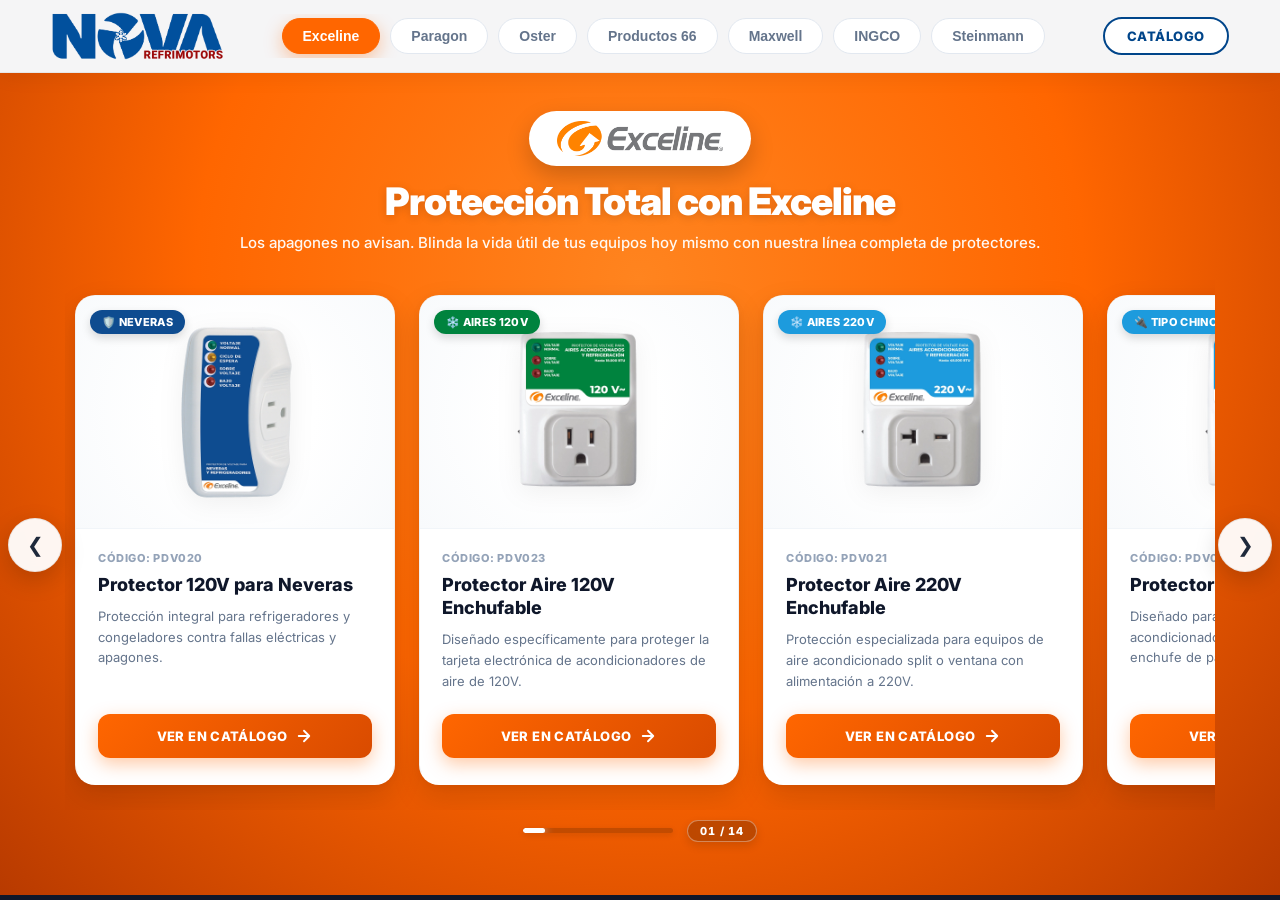
==== commit 4900a1fb: "update" ====
--- a/carrusel.html
+++ b/carrusel.html
@@ -303,7 +303,7 @@
                                 data-src="productos/RELOJ-PARAGON.webp" alt="Paragon 220V"></div>
                         <div class="card-info">
                             <span class="card-category">CÓDIGO: TIM500</span>
-                            <h3>Reloj de Descongelacion Paragon 220V</h3>
+                            <h3>Reloj de Descongelación Paragon 220V</h3>
                             <p>Temporizador electromecánico comercial Serie 8000 para descongelación a 220V.</p>
                             <a href="index.html#product=TIM500" class="buy-btn paragon-btn">Ver en Catálogo <svg
                                     width="18" height="18" fill="none" stroke="currentColor" stroke-width="2.5"
@@ -318,7 +318,7 @@
                                 data-src="productos/RELOJ-PARAGON.webp" alt="Paragon 110V"></div>
                         <div class="card-info">
                             <span class="card-category">CÓDIGO: TIM400</span>
-                            <h3>Reloj de Descongelacion Paragon 110V</h3>
+                            <h3>Reloj de Descongelación Paragon 110V</h3>
                             <p>Temporizador electromecánico Serie 8000 ideal para refrigeración a 110V.</p>
                             <a href="index.html#product=TIM400" class="buy-btn paragon-btn">Ver en Catálogo <svg
                                     width="18" height="18" fill="none" stroke="currentColor" stroke-width="2.5"
--- a/estilos-carrusel.css
+++ b/estilos-carrusel.css
@@ -1,277 +1,829 @@
-/* estilos-carrusel.css */
-* { margin: 0; padding: 0; box-sizing: border-box; }
-
-body { 
-    font-family: 'Inter', sans-serif; 
-    background-color: #f0f4f8; 
-    color: #1a202c; 
-    overflow-x: hidden; 
-}
-
-/* --- ENCABEZADO Y MENÚ INTEGRADO --- */
-.carousel-header { 
-    background: rgba(255, 255, 255, 0.95); backdrop-filter: blur(10px); 
-    padding: 15px 5%; 
-    display: flex; justify-content: space-between; align-items: center; 
-    box-shadow: 0 4px 20px rgba(0, 0, 0, 0.05); position: sticky; top: 0; z-index: 100;
-    gap: 30px;
-}
-.logo-img { height: 50px; object-fit: contain; transition: transform 0.3s; }
-.logo-img:hover { transform: scale(1.05); }
-
-.back-btn { 
-    text-decoration: none; color: #00458a; font-weight: 800; 
-    border: 2px solid #00458a; padding: 10px 24px; 
-    border-radius: 30px; transition: all 0.3s ease; font-size: 14px; text-transform: uppercase; 
+/* ==========================================================================
+   ESTILOS CARRUSEL — NOVA REFRIMOTORS
+   Diseño de Alta Gama con Identidad Cromática por Marca
+   ========================================================================== */
+
+* {
+    margin: 0;
+    padding: 0;
+    box-sizing: border-box;
+}
+
+body {
+    font-family: 'Inter', -apple-system, BlinkMacSystemFont, "Segoe UI", Roboto, sans-serif;
+    background-color: #0f172a;
+    color: #1e293b;
+    overflow-x: hidden;
+    -webkit-font-smoothing: antialiased;
+}
+
+/* ==========================================
+   ENCABEZADO Y SELECTOR DE MARCAS FLOTANTE
+   =========================================== */
+.carousel-header {
+    background: rgba(255, 255, 255, 0.96);
+    backdrop-filter: blur(14px);
+    -webkit-backdrop-filter: blur(14px);
+    padding: 12px 4%;
+    display: flex;
+    justify-content: space-between;
+    align-items: center;
+    position: sticky;
+    top: 0;
+    z-index: 100;
+    box-shadow: 0 4px 20px rgba(0, 0, 0, 0.06);
+    border-bottom: 1px solid rgba(0, 0, 0, 0.06);
+    gap: 20px;
+}
+
+.logo-img {
+    height: 48px;
+    object-fit: contain;
+    display: block;
+    transition: transform 0.3s cubic-bezier(0.34, 1.56, 0.64, 1);
+}
+
+.logo-img:hover {
+    transform: scale(1.05);
+}
+
+/* Pestañas de marcas estilo cápsula interactiva */
+.brand-menu {
+    display: flex;
+    gap: 10px;
+    overflow-x: auto;
     white-space: nowrap;
-}
-.back-btn:hover { background: #00458a; color: white; box-shadow: 0 4px 15px rgba(0, 69, 138, 0.2); }
-
-/* --- PESTAÑAS SELECTORAS DE MARCAS --- */
-.brand-menu {
-    display: flex; gap: 12px; overflow-x: auto; white-space: nowrap; 
-    border: none; background: transparent; padding: 0; flex-grow: 1; justify-content: center;
-}
-.brand-menu::-webkit-scrollbar { display: none; }
+    padding: 4px 0;
+    flex-grow: 1;
+    justify-content: center;
+    scrollbar-width: none;
+}
+
+.brand-menu::-webkit-scrollbar {
+    display: none;
+}
 
 .brand-tab {
-    padding: 10px 22px; border: 1px solid #e2e8f0; background: #ffffff;
-    border-radius: 25px; cursor: pointer; font-size: 15px; font-weight: 700; 
-    transition: 0.3s; color: #718096;
-}
-.brand-tab:hover { border-color: #00458a; color: #00458a; }
-
-/* Colores dinámicos para cada pestaña activa */
-.brand-tab.tab-exceline.active { background: #ff6600; border-color: #ff6600; color: white; }
-.brand-tab.tab-paragon.active { background: #cc0000; border-color: #cc0000; color: white; }
-.brand-tab.tab-oster.active { background: #00458a; border-color: #00458a; color: white; }
-.brand-tab.tab-productos66.active { background: #111d4a; border-color: #111d4a; color: white; }
-.brand-tab.tab-maxwell.active { background: #d38312; border-color: #d38312; color: white; box-shadow: 0 6px 15px rgba(211, 131, 18, 0.3); }
-.brand-tab.tab-ingco.active { background: #f39c12; border-color: #f39c12; color: #1a1a1a; box-shadow: 0 6px 15px rgba(243, 156, 18, 0.3); }
-.brand-tab.tab-steinmann.active { background: #1565c0; border-color: #1565c0; color: white; box-shadow: 0 6px 15px rgba(21, 101, 192, 0.3); }
-
-/* --- ESTRUCTURA DE LA TARJETA ADAPTATIVA A PANTALLA COMPLETA --- */
-.master-carousel-container { width: 100%; }
+    padding: 9px 20px;
+    border: 1px solid #e2e8f0;
+    background: #ffffff;
+    border-radius: 30px;
+    cursor: pointer;
+    font-size: 14px;
+    font-weight: 700;
+    color: #64748b;
+    transition: all 0.25s cubic-bezier(0.2, 0.8, 0.2, 1);
+    outline: none;
+    user-select: none;
+}
+
+.brand-tab:hover {
+    border-color: #94a3b8;
+    color: #0f172a;
+    transform: translateY(-2px);
+}
+
+/* Colores dinámicos por marca activa */
+.brand-tab.tab-exceline.active {
+    background: #ff6600;
+    border-color: #ff6600;
+    color: #ffffff;
+    box-shadow: 0 6px 18px rgba(255, 102, 0, 0.35);
+}
+
+.brand-tab.tab-paragon.active {
+    background: #cc0000;
+    border-color: #cc0000;
+    color: #ffffff;
+    box-shadow: 0 6px 18px rgba(204, 0, 0, 0.35);
+}
+
+.brand-tab.tab-oster.active {
+    background: #00458a;
+    border-color: #00458a;
+    color: #ffffff;
+    box-shadow: 0 6px 18px rgba(0, 69, 138, 0.35);
+}
+
+.brand-tab.tab-productos66.active {
+    background: #111d4a;
+    border-color: #111d4a;
+    color: #ffffff;
+    box-shadow: 0 6px 18px rgba(17, 29, 74, 0.35);
+}
+
+.brand-tab.tab-maxwell.active {
+    background: #d38312;
+    border-color: #d38312;
+    color: #ffffff;
+    box-shadow: 0 6px 18px rgba(211, 131, 18, 0.35);
+}
+
+.brand-tab.tab-ingco.active {
+    background: #f39c12;
+    border-color: #f39c12;
+    color: #1a1a1a;
+    box-shadow: 0 6px 18px rgba(243, 156, 18, 0.35);
+}
+
+.brand-tab.tab-steinmann.active {
+    background: #1565c0;
+    border-color: #1565c0;
+    color: #ffffff;
+    box-shadow: 0 6px 18px rgba(21, 101, 192, 0.35);
+}
+
+.back-btn {
+    text-decoration: none;
+    color: #00458a;
+    font-weight: 800;
+    border: 2px solid #00458a;
+    padding: 9px 22px;
+    border-radius: 30px;
+    transition: all 0.25s ease;
+    font-size: 13px;
+    text-transform: uppercase;
+    letter-spacing: 0.04em;
+    background: #ffffff;
+    white-space: nowrap;
+}
+
+.back-btn:hover {
+    background: #00458a;
+    color: #ffffff;
+    box-shadow: 0 4px 15px rgba(0, 69, 138, 0.25);
+    transform: translateY(-2px);
+}
+
+/* ==========================================
+   ESTRUCTURA DE SECCIÓN DE MARCA A PANTALLA COMPLETA
+   =========================================== */
+.master-carousel-container {
+    width: 100%;
+}
 
 .carousel-bg-card {
-    width: 100%; 
-    border-radius: 0; 
-    padding: 40px 0; 
-    min-height: calc(100vh - 85px); 
-    display: flex;
+    width: 100%;
+    min-height: calc(100vh - 78px);
+    padding: 30px 0 45px 0;
+    display: none;
     flex-direction: column;
-    justify-content: center; 
-    position: relative; 
-    animation: fadeIn 0.5s ease;
-}
-@keyframes fadeIn { from { opacity: 0; } to { opacity: 1; } }
-
-.carousel-header-text { text-align: center; margin-bottom: 30px; position: relative; z-index: 2; padding: 0 20px; }
-.brand-logo-container { display: inline-flex; justify-content: center; align-items: center; padding: 10px 30px; border-radius: 30px; margin-bottom: 20px; min-height: 50px; }
-.brand-logo-container img { height: 35px; display: block; object-fit: contain; border-radius: 4px; } 
-
-.carousel-title { font-size: 42px; margin-bottom: 12px; font-weight: 900; line-height: 1.2; letter-spacing: -1px; }
-.carousel-subtitle { font-size: 18px; font-weight: 500; max-width: 800px; margin: 0 auto; color: rgba(255,255,255,0.9); }
-
-.carousel-wrapper { position: relative; display: flex; align-items: center; justify-content: center; z-index: 2; width: 100%; max-width: 1400px; margin: 0 auto; padding: 0 60px; }
-
-/* --- TRACK DEL CARRUSEL --- */
-.carousel-track { 
-    display: flex; gap: 30px; overflow-x: auto; scroll-snap-type: x mandatory; 
-    scroll-behavior: smooth; padding: 40px 10px; 
-    scrollbar-width: none; align-items: stretch; width: 100%;
-}
-.carousel-track::-webkit-scrollbar { display: none; }
-
-/* --- TARJETAS INTERNAS --- */
-.carousel-slide { 
-    flex: 0 0 320px; background: #ffffff; border-radius: 20px; 
-    scroll-snap-align: center; transition: all 0.4s cubic-bezier(0.175, 0.885, 0.32, 1.275); 
-    display: flex; flex-direction: column; overflow: hidden; border: none;
-}
-.carousel-slide:hover { transform: translateY(-15px) scale(1.03); }
-
+    justify-content: center;
+    position: relative;
+    animation: fadeIn 0.4s ease-out;
+    overflow: hidden;
+}
+
+.carousel-bg-card.active-brand {
+    display: flex;
+}
+
+@keyframes fadeIn {
+    from { opacity: 0; transform: translateY(8px); }
+    to { opacity: 1; transform: translateY(0); }
+}
+
+/* Encabezado del contenido de la marca */
+.carousel-header-text {
+    text-align: center;
+    margin-bottom: 25px;
+    position: relative;
+    z-index: 2;
+    padding: 0 20px;
+}
+
+.brand-logo-container {
+    display: inline-flex;
+    justify-content: center;
+    align-items: center;
+    padding: 10px 28px;
+    border-radius: 30px;
+    margin-bottom: 14px;
+    min-height: 48px;
+    transition: transform 0.3s ease;
+}
+
+.brand-logo-container:hover {
+    transform: scale(1.04);
+}
+
+.brand-logo-container img {
+    height: 35px;
+    display: block;
+    object-fit: contain;
+}
+
+.oster-logo img { height: 50px; }
+.productos66-logo img { height: 50px; }
+.maxwell-logo img { height: 75px; }
+.ingco-logo img { height: 50px; }
+.steinmann-logo img { height: 60px; }
+
+/* Tipografía de títulos de marca */
+.carousel-title {
+    font-size: 38px;
+    font-weight: 900;
+    line-height: 1.15;
+    letter-spacing: -1px;
+    margin-bottom: 8px;
+}
+
+.carousel-subtitle {
+    font-size: 15px;
+    font-weight: 500;
+    max-width: 800px;
+    margin: 0 auto;
+    line-height: 1.5;
+}
+
+/* ==========================================
+   TRACK Y CONTROLES DEL CARRUSEL
+   =========================================== */
+.carousel-wrapper {
+    position: relative;
+    display: flex;
+    align-items: center;
+    justify-content: center;
+    z-index: 2;
+    width: 100%;
+    max-width: 1440px;
+    margin: 0 auto;
+    padding: 0 65px;
+}
+
+.carousel-track {
+    display: flex;
+    gap: 24px;
+    overflow-x: auto;
+    scroll-snap-type: x mandatory;
+    scroll-behavior: smooth;
+    padding: 15px 10px 25px 10px;
+    scrollbar-width: none;
+    align-items: stretch;
+    width: 100%;
+    cursor: grab;
+    user-select: none;
+    -webkit-user-select: none;
+}
+
+.carousel-track::-webkit-scrollbar {
+    display: none;
+}
+
+.carousel-track.is-dragging {
+    cursor: grabbing;
+    scroll-behavior: auto;
+}
+
+/* ==========================================
+   BARRA DE PROGRESO DE ALTA GAMA (DESLIZAMIENTO)
+   =========================================== */
+.carousel-progress-wrap {
+    display: flex;
+    justify-content: center;
+    align-items: center;
+    margin-top: 10px;
+    z-index: 5;
+    position: relative;
+    width: 100%;
+}
+
+.carousel-progress-bar {
+    width: 150px;
+    height: 5px;
+    background: rgba(255, 255, 255, 0.25);
+    border-radius: 10px;
+    overflow: hidden;
+    position: relative;
+    box-shadow: 0 2px 6px rgba(0, 0, 0, 0.12);
+}
+
+.carousel-progress-fill {
+    height: 100%;
+    width: 25%;
+    border-radius: 10px;
+    background: #ffffff;
+    transition: width 0.15s cubic-bezier(0.2, 0.8, 0.2, 1);
+}
+
+.carousel-counter {
+    font-size: 11px;
+    font-weight: 800;
+    letter-spacing: 0.08em;
+    padding: 3px 12px;
+    border-radius: 20px;
+    background: rgba(255, 255, 255, 0.22);
+    color: #ffffff;
+    backdrop-filter: blur(8px);
+    -webkit-backdrop-filter: blur(8px);
+    border: 1px solid rgba(255, 255, 255, 0.28);
+    margin-left: 14px;
+    box-shadow: 0 4px 10px rgba(0, 0, 0, 0.12);
+    font-variant-numeric: tabular-nums;
+    user-select: none;
+    transition: all 0.3s ease;
+}
+
+/* Colores de la barra de progreso y contador por tema */
+.theme-exceline .carousel-progress-bar { background: rgba(0, 0, 0, 0.18); }
+.theme-exceline .carousel-progress-fill { background: #ffffff; box-shadow: 0 0 10px rgba(255, 255, 255, 0.9); }
+.theme-exceline .carousel-counter { background: rgba(0, 0, 0, 0.2); border-color: rgba(255, 255, 255, 0.35); color: #ffffff; }
+
+.theme-paragon .carousel-progress-bar { background: rgba(255, 255, 255, 0.18); }
+.theme-paragon .carousel-progress-fill { background: #cc0000; box-shadow: 0 0 10px rgba(204, 0, 0, 0.9); }
+.theme-paragon .carousel-counter { background: rgba(255, 255, 255, 0.12); border-color: rgba(255, 255, 255, 0.2); color: #ffffff; }
+
+.theme-oster .carousel-progress-bar { background: rgba(255, 255, 255, 0.22); }
+.theme-oster .carousel-progress-fill { background: #90caf9; box-shadow: 0 0 10px rgba(144, 202, 249, 0.9); }
+.theme-oster .carousel-counter { background: rgba(255, 255, 255, 0.18); border-color: rgba(255, 255, 255, 0.28); color: #ffffff; }
+
+.theme-productos66 .carousel-progress-bar { background: rgba(17, 29, 74, 0.16); }
+.theme-productos66 .carousel-progress-fill { background: #111d4a; box-shadow: 0 0 8px rgba(17, 29, 74, 0.5); }
+.theme-productos66 .carousel-counter { background: rgba(17, 29, 74, 0.08); border-color: rgba(17, 29, 74, 0.2); color: #111d4a; }
+
+.theme-maxwell .carousel-progress-bar { background: rgba(0, 0, 0, 0.22); }
+.theme-maxwell .carousel-progress-fill { background: #ffffff; box-shadow: 0 0 10px rgba(255, 255, 255, 0.9); }
+.theme-maxwell .carousel-counter { background: rgba(0, 0, 0, 0.22); border-color: rgba(255, 255, 255, 0.3); color: #ffffff; }
+
+.theme-ingco .carousel-progress-bar { background: rgba(0, 0, 0, 0.22); }
+.theme-ingco .carousel-progress-fill { background: #1a1a1a; box-shadow: 0 0 8px rgba(0, 0, 0, 0.4); }
+.theme-ingco .carousel-counter { background: rgba(0, 0, 0, 0.15); border-color: rgba(0, 0, 0, 0.25); color: #1a1a1a; }
+
+.theme-steinmann .carousel-progress-bar { background: rgba(255, 255, 255, 0.22); }
+.theme-steinmann .carousel-progress-fill { background: #bbdefb; box-shadow: 0 0 10px rgba(187, 222, 251, 0.9); }
+.theme-steinmann .carousel-counter { background: rgba(255, 255, 255, 0.18); border-color: rgba(255, 255, 255, 0.3); color: #ffffff; }
+
+/* ==========================================
+   TARJETAS INTERNAS DE PRODUCTO (ELEVADAS)
+   =========================================== */
+.carousel-slide {
+    flex: 0 0 320px;
+    background: #ffffff;
+    border-radius: 20px;
+    border: 1px solid rgba(0, 0, 0, 0.05);
+    border-bottom: 5px solid transparent;
+    scroll-snap-align: center;
+    transition: transform 0.25s cubic-bezier(0.2, 0.8, 0.2, 1), box-shadow 0.3s ease, border-color 0.3s ease;
+    display: flex;
+    flex-direction: column;
+    overflow: hidden;
+    box-shadow: 0 12px 30px rgba(0, 0, 0, 0.12), 0 2px 8px rgba(0, 0, 0, 0.04);
+    position: relative;
+    transform-style: preserve-3d;
+}
+
+.carousel-slide:hover {
+    transform: translateY(-12px) scale(1.02);
+    box-shadow: 0 24px 50px rgba(0, 0, 0, 0.25), 0 6px 16px rgba(0, 0, 0, 0.08);
+}
+
+/* Contenedor de Imagen con Efecto de Destello de Cristal (Sheen) */
 .img-wrapper {
-    position: relative; background: radial-gradient(circle, #ffffff 0%, #f4f7f6 100%);
-    padding: 30px 20px; border-bottom: 1px solid #edf2f7; display: flex; justify-content: center; align-items: center;
-}
-.img-wrapper img { width: 100%; height: 180px; object-fit: contain; transition: transform 0.5s ease; }
-.carousel-slide:hover .img-wrapper img { transform: scale(1.1); }
-
+    position: relative;
+    background: radial-gradient(circle, #ffffff 40%, #f8fafc 100%);
+    padding: 26px 20px;
+    border-bottom: 1px solid #f1f5f9;
+    display: flex;
+    justify-content: center;
+    align-items: center;
+    overflow: hidden;
+}
+
+.img-wrapper::after {
+    content: '';
+    position: absolute;
+    top: 0;
+    left: -140%;
+    width: 80%;
+    height: 100%;
+    background: linear-gradient(
+        90deg,
+        rgba(255, 255, 255, 0) 0%,
+        rgba(255, 255, 255, 0.45) 50%,
+        rgba(255, 255, 255, 0) 100%
+    );
+    transform: skewX(-25deg);
+    transition: left 0.75s ease;
+    pointer-events: none;
+    z-index: 3;
+}
+
+.carousel-slide:hover .img-wrapper::after {
+    left: 160%;
+}
+
+.img-wrapper img {
+    width: 100%;
+    height: 180px;
+    object-fit: contain;
+    transition: transform 0.4s cubic-bezier(0.2, 0.8, 0.2, 1);
+    filter: drop-shadow(0 6px 12px rgba(0, 0, 0, 0.06));
+}
+
+.carousel-slide:hover .img-wrapper img {
+    transform: scale(1.08);
+}
+
+/* Badges estilo píldora brillante */
 .badge {
-    position: absolute; top: 15px; left: 15px; padding: 6px 12px; border-radius: 20px;
-    font-size: 11px; font-weight: 800; text-transform: uppercase; z-index: 2; box-shadow: 0 4px 10px rgba(0,0,0,0.1);
-}
-.badge-hot { background: linear-gradient(135deg, #ff416c, #ff4b2b); color: white; }
-.badge-offer { background: linear-gradient(135deg, #f6d365, #fda085); color: #8c3b00; }
-.badge-new { background: linear-gradient(135deg, #00458a, #007bff); color: white; }
-
-.card-info { padding: 25px; display: flex; flex-direction: column; flex-grow: 1; text-align: left; }
-.card-category { font-size: 12px; color: #a0aec0; font-weight: 800; margin-bottom: 8px; }
-.carousel-slide h3 { font-size: 19px; color: #1a202c; margin-bottom: 12px; font-weight: 900; line-height: 1.3; }
-.carousel-slide p { font-size: 14px; color: #718096; margin-bottom: 25px; line-height: 1.6; flex-grow: 1; }
-
-.buy-btn { 
-    display: flex; justify-content: center; align-items: center; gap: 8px;
-    color: #ffffff; text-decoration: none; padding: 14px 20px; border-radius: 12px; 
-    font-weight: 800; font-size: 15px; transition: all 0.3s ease; width: 100%; margin-top: auto; border: none;
-}
-.buy-btn svg { transition: transform 0.3s ease; }
-.buy-btn:hover svg { transform: translateX(5px); }
-
-/* Botones de flechas */
-.slider-btn { 
-    position: absolute; top: 50%; transform: translateY(-50%); 
-    background: #ffffff; border: none; font-size: 20px; color: #333; 
-    width: 60px; height: 60px; border-radius: 50%; 
-    box-shadow: 0 5px 15px rgba(0, 0, 0, 0.2); cursor: pointer; z-index: 10; transition: all 0.3s ease;
-}
-.prev-btn { left: 0; }
-.next-btn { right: 0; }
+    position: absolute;
+    top: 14px;
+    left: 14px;
+    padding: 5px 12px;
+    border-radius: 20px;
+    font-size: 11px;
+    font-weight: 800;
+    text-transform: uppercase;
+    letter-spacing: 0.03em;
+    z-index: 2;
+    box-shadow: 0 4px 10px rgba(0, 0, 0, 0.15);
+}
+
+/* Contenido informativo de la tarjeta */
+.card-info {
+    padding: 22px;
+    display: flex;
+    flex-direction: column;
+    flex-grow: 1;
+    text-align: left;
+}
+
+.card-category {
+    font-size: 11px;
+    color: #94a3b8;
+    font-weight: 800;
+    letter-spacing: 0.05em;
+    margin-bottom: 8px;
+    text-transform: uppercase;
+}
+
+.carousel-slide h3 {
+    font-size: 18px;
+    color: #0f172a;
+    margin-bottom: 10px;
+    font-weight: 800;
+    line-height: 1.3;
+}
+
+.carousel-slide p {
+    font-size: 13px;
+    color: #64748b;
+    margin-bottom: 22px;
+    line-height: 1.6;
+    flex-grow: 1;
+}
+
+/* Botón de compra / ver catálogo */
+.buy-btn {
+    display: inline-flex;
+    justify-content: center;
+    align-items: center;
+    gap: 8px;
+    text-decoration: none;
+    padding: 13px 20px;
+    border-radius: 12px;
+    font-weight: 800;
+    font-size: 13px;
+    letter-spacing: 0.03em;
+    text-transform: uppercase;
+    transition: all 0.3s cubic-bezier(0.2, 0.8, 0.2, 1);
+    width: 100%;
+    margin-top: auto;
+    border: none;
+    cursor: pointer;
+}
+
+.buy-btn svg {
+    transition: transform 0.3s ease;
+}
+
+.buy-btn:hover svg {
+    transform: translateX(5px);
+}
+
+/* Flechas de navegación (Prev / Next) */
+.slider-btn {
+    position: absolute;
+    top: 50%;
+    transform: translateY(-50%);
+    background: rgba(255, 255, 255, 0.95);
+    backdrop-filter: blur(6px);
+    border: 1px solid rgba(0, 0, 0, 0.08);
+    font-size: 20px;
+    color: #1e293b;
+    width: 54px;
+    height: 54px;
+    border-radius: 50%;
+    box-shadow: 0 8px 24px rgba(0, 0, 0, 0.18);
+    cursor: pointer;
+    z-index: 10;
+    display: flex;
+    align-items: center;
+    justify-content: center;
+    transition: all 0.25s cubic-bezier(0.2, 0.8, 0.2, 1);
+    outline: none;
+}
+
+.prev-btn { left: 8px; }
+.next-btn { right: 8px; }
+
+.slider-btn:hover {
+    transform: translateY(-50%) scale(1.1);
+}
+
+.slider-btn:active {
+    transform: translateY(-50%) scale(0.92);
+}
+
+/* ==========================================================================
+   TEMAS ESPECÍFICOS POR MARCA (COLORES Y FONDOS EXACTOS A SU IDENTIDAD)
+   ========================================================================== */
+
+/* --- 1. TEMA EXCELINE --- */
+.theme-exceline {
+    background: radial-gradient(circle at 50% 25%, #ff841f 0%, #ff6600 50%, #b83a00 100%);
+}
+.theme-exceline .carousel-title { color: #ffffff; text-shadow: 0 2px 10px rgba(0,0,0,0.15); }
+.theme-exceline .carousel-subtitle { color: rgba(255, 255, 255, 0.95); }
+.exceline-logo {
+    background: #ffffff;
+    box-shadow: 0 10px 25px rgba(0, 0, 0, 0.2);
+}
+.theme-exceline .carousel-slide:hover {
+    border-bottom: 5px solid #ff6600;
+}
+.exceline-btn {
+    background: linear-gradient(135deg, #ff6600, #d94b00);
+    color: #ffffff;
+    box-shadow: 0 6px 18px rgba(255, 102, 0, 0.35);
+}
+.exceline-btn:hover {
+    background: linear-gradient(135deg, #e65c00, #bd3a00);
+    box-shadow: 0 8px 24px rgba(255, 102, 0, 0.55);
+}
+.theme-exceline .slider-btn:hover {
+    background: #ff6600;
+    color: #ffffff;
+    box-shadow: 0 6px 20px rgba(255, 102, 0, 0.4);
+}
+
+/* --- 2. TEMA PARAGON --- */
+.theme-paragon {
+    background: radial-gradient(circle at 50% 25%, #262626 0%, #141414 60%, #030303 100%);
+}
+.theme-paragon .carousel-title { color: #ffffff; text-shadow: 0 2px 10px rgba(0,0,0,0.3); }
+.theme-paragon .carousel-subtitle { color: #d4d4d8; }
+.paragon-logo {
+    background: #0d0d0d;
+    border: 1px solid #333333;
+    box-shadow: 0 10px 25px rgba(204, 0, 0, 0.3);
+}
+.theme-paragon .carousel-slide:hover {
+    border-bottom: 5px solid #cc0000;
+}
+.paragon-btn {
+    background: linear-gradient(135deg, #e60000, #990000);
+    color: #ffffff;
+    box-shadow: 0 6px 18px rgba(204, 0, 0, 0.35);
+}
+.paragon-btn:hover {
+    background: linear-gradient(135deg, #cc0000, #800000);
+    box-shadow: 0 8px 24px rgba(204, 0, 0, 0.55);
+}
+.theme-paragon .slider-btn:hover {
+    background: #cc0000;
+    color: #ffffff;
+    box-shadow: 0 6px 20px rgba(204, 0, 0, 0.4);
+}
+
+/* --- 3. TEMA OSTER --- */
+.theme-oster {
+    background: radial-gradient(circle at 50% 25%, #005bb5 0%, #00458a 55%, #00224d 100%);
+}
+.theme-oster .carousel-title { color: #ffffff; text-shadow: 0 2px 10px rgba(0,0,0,0.2); }
+.theme-oster .carousel-subtitle { color: #d6e8ff; }
+.oster-logo {
+    background: transparent;
+    padding: 0;
+    box-shadow: none;
+}
+.oster-logo img {
+    height: 60px;
+    filter: drop-shadow(0 6px 12px rgba(0,0,0,0.45));
+}
+.theme-oster .carousel-slide:hover {
+    border-bottom: 5px solid #00458a;
+}
+.oster-btn {
+    background: linear-gradient(135deg, #0056b3, #003366);
+    color: #ffffff;
+    box-shadow: 0 6px 18px rgba(0, 69, 138, 0.35);
+}
+.oster-btn:hover {
+    background: linear-gradient(135deg, #0066cc, #002b59);
+    box-shadow: 0 8px 24px rgba(0, 69, 138, 0.55);
+}
+.theme-oster .slider-btn:hover {
+    background: #00458a;
+    color: #ffffff;
+    box-shadow: 0 6px 20px rgba(0, 69, 138, 0.4);
+}
+
+/* --- 4. TEMA PRODUCTOS 66 --- */
+.theme-productos66 {
+    background: radial-gradient(circle at 50% 25%, #ffffff 0%, #f1f5f9 55%, #dce5ee 100%);
+    border-top: 5px solid #111d4a;
+}
+.theme-productos66 .carousel-title { color: #111d4a; }
+.theme-productos66 .carousel-subtitle { color: #475569; font-weight: 500; }
+.productos66-logo {
+    background: transparent;
+    padding: 0;
+    box-shadow: none;
+}
+.productos66-logo img {
+    height: 60px;
+    filter: drop-shadow(0 4px 8px rgba(17, 29, 74, 0.2));
+}
+.theme-productos66 .carousel-slide:hover {
+    border-bottom: 5px solid #111d4a;
+}
+.productos66-btn {
+    background: linear-gradient(135deg, #111d4a, #0b1330);
+    color: #ffffff;
+    box-shadow: 0 6px 18px rgba(17, 29, 74, 0.35);
+}
+.productos66-btn:hover {
+    background: linear-gradient(135deg, #1d2e6e, #111d4a);
+    box-shadow: 0 8px 24px rgba(17, 29, 74, 0.55);
+}
+.theme-productos66 .slider-btn:hover {
+    background: #111d4a;
+    color: #ffffff;
+    box-shadow: 0 6px 20px rgba(17, 29, 74, 0.4);
+}
+
+/* --- 5. TEMA MAXWELL --- */
+.theme-maxwell {
+    background: radial-gradient(circle at 50% 25%, #e08e16 0%, #d38312 50%, #7d4404 100%);
+    border-top: 5px solid #1a1a1a;
+}
+.theme-maxwell .carousel-title { color: #ffffff; text-shadow: 0 2px 10px rgba(0,0,0,0.25); }
+.theme-maxwell .carousel-subtitle { color: #fff3db; font-weight: 600; }
+.maxwell-logo {
+    background: transparent;
+    padding: 0;
+    box-shadow: none;
+}
+.maxwell-logo img {
+    height: 105px;
+    filter: drop-shadow(0 6px 14px rgba(0,0,0,0.35));
+}
+.theme-maxwell .carousel-slide:hover {
+    border-bottom: 5px solid #d38312;
+}
+.maxwell-btn {
+    background: linear-gradient(135deg, #d38312, #945304);
+    color: #ffffff;
+    box-shadow: 0 6px 18px rgba(211, 131, 18, 0.35);
+}
+.maxwell-btn:hover {
+    background: linear-gradient(135deg, #e59015, #804402);
+    box-shadow: 0 8px 24px rgba(211, 131, 18, 0.55);
+}
+.theme-maxwell .slider-btn:hover {
+    background: #d38312;
+    color: #ffffff;
+    box-shadow: 0 6px 20px rgba(211, 131, 18, 0.4);
+}
+
+/* --- 6. TEMA INGCO --- */
+.theme-ingco {
+    background: radial-gradient(circle at 50% 25%, #ffab2e 0%, #f39c12 50%, #c26900 100%);
+    border-top: 5px solid #1a1a1a;
+}
+.theme-ingco .carousel-title { color: #1a1a1a; }
+.theme-ingco .carousel-subtitle { color: #2d2d2d; font-weight: 600; }
+.ingco-logo {
+    background: transparent;
+    padding: 0;
+    box-shadow: none;
+}
+.ingco-logo img {
+    height: 65px;
+    filter: drop-shadow(0 4px 10px rgba(0,0,0,0.25));
+}
+.theme-ingco .carousel-slide:hover {
+    border-bottom: 5px solid #1a1a1a;
+}
+.ingco-btn {
+    background: linear-gradient(135deg, #1a1a1a, #000000);
+    color: #ffffff;
+    border: none;
+    box-shadow: 0 6px 18px rgba(0, 0, 0, 0.35);
+}
+.ingco-btn:hover {
+    background: linear-gradient(135deg, #333333, #1a1a1a);
+    box-shadow: 0 8px 24px rgba(0, 0, 0, 0.55);
+}
+.theme-ingco .slider-btn:hover {
+    background: #1a1a1a;
+    color: #ffffff;
+    box-shadow: 0 6px 20px rgba(0, 0, 0, 0.4);
+}
+
+/* --- 7. TEMA STEINMANN --- */
+.theme-steinmann {
+    background: radial-gradient(circle at 50% 25%, #1976d2 0%, #1565c0 55%, #0a3d82 100%);
+    border-top: 5px solid #002171;
+}
+.theme-steinmann .carousel-title { color: #ffffff; text-shadow: 0 2px 10px rgba(0,0,0,0.25); }
+.theme-steinmann .carousel-subtitle { color: #bbdefb; }
+.steinmann-logo {
+    background: transparent;
+    padding: 0;
+    box-shadow: none;
+}
+.steinmann-logo img {
+    height: 85px;
+    filter: drop-shadow(0 6px 14px rgba(0,0,0,0.35));
+}
+.theme-steinmann .carousel-slide:hover {
+    border-bottom: 5px solid #64b5f6;
+}
+.steinmann-btn {
+    background: linear-gradient(135deg, #0d47a1, #002171);
+    color: #ffffff;
+    box-shadow: 0 6px 18px rgba(13, 71, 161, 0.35);
+}
+.steinmann-btn:hover {
+    background: linear-gradient(135deg, #1565c0, #0d47a1);
+    box-shadow: 0 8px 24px rgba(21, 101, 192, 0.55);
+}
+.theme-steinmann .slider-btn:hover {
+    background: #1565c0;
+    color: #ffffff;
+    box-shadow: 0 6px 20px rgba(21, 101, 192, 0.4);
+}
 
 /* ==========================================
-   TEMAS DE MARCAS (COLORES ESPECÍFICOS)
-=========================================== */
-
-/* TEMA EXCELINE */
-.theme-exceline { background: linear-gradient(135deg, #ff7a00, #cc3300); }
-.theme-exceline .carousel-title { color: #ffffff; }
-.exceline-logo { background: #ffffff; box-shadow: 0 8px 20px rgba(0, 0, 0, 0.15); }
-.theme-exceline .carousel-slide { box-shadow: 0 15px 35px rgba(0, 0, 0, 0.2); border-bottom: 4px solid transparent; }
-.theme-exceline .carousel-slide:hover { box-shadow: 0 25px 50px rgba(0, 0, 0, 0.4); border-bottom: 4px solid #ff6600; }
-.exceline-btn { background: linear-gradient(135deg, #ff6600, #cc5200); color: white; }
-.exceline-btn:hover { background: linear-gradient(135deg, #e65c00, #b34700); box-shadow: 0 8px 20px rgba(255, 102, 0, 0.4); }
-.theme-exceline .slider-btn:hover { background: #ff6600; color: white; }
-
-/* TEMA PARAGON */
-.theme-paragon { background: linear-gradient(135deg, #1a1a1a, #000000); }
-.theme-paragon .carousel-title { color: #ffffff; }
-.paragon-logo { background: #000000; box-shadow: 0 8px 20px rgba(204, 0, 0, 0.3); border: 1px solid #333; }
-.theme-paragon .carousel-slide { box-shadow: 0 15px 35px rgba(0, 0, 0, 0.4); border-bottom: 4px solid transparent; }
-.theme-paragon .carousel-slide:hover { box-shadow: 0 25px 50px rgba(0, 0, 0, 0.6); border-bottom: 4px solid #cc0000; }
-.paragon-btn { background: linear-gradient(135deg, #e60000, #990000); }
-.paragon-btn:hover { background: linear-gradient(135deg, #cc0000, #800000); box-shadow: 0 8px 20px rgba(230, 0, 0, 0.4); }
-.theme-paragon .slider-btn:hover { background: #e60000; color: white; }
-
-/* TEMA OSTER */
-.theme-oster { background: linear-gradient(135deg, #00458a, #001f3f); }
-.theme-oster .carousel-title { color: #ffffff; }
-.oster-logo { background: transparent; padding: 0; box-shadow: none; margin-bottom: 25px; }
-.oster-logo img { height: 60px; filter: drop-shadow(0px 4px 6px rgba(0,0,0,0.5)); } 
-.theme-oster .carousel-slide { box-shadow: 0 15px 35px rgba(0, 0, 0, 0.3); border-bottom: 4px solid transparent; }
-.theme-oster .carousel-slide:hover { box-shadow: 0 25px 50px rgba(0, 0, 0, 0.5); border-bottom: 4px solid #00458a; }
-.oster-btn { background: linear-gradient(135deg, #00458a, #002b5e); color: white; }
-.oster-btn:hover { background: linear-gradient(135deg, #0056b3, #003366); box-shadow: 0 8px 20px rgba(0, 69, 138, 0.4); }
-.theme-oster .slider-btn:hover { background: #00458a; color: white; }
-
-/* TEMA PRODUCTOS 66 */
-.theme-productos66 { background: linear-gradient(135deg, #eef2f5, #dce4eb); border-top: 5px solid #111d4a; }
-.theme-productos66 .carousel-title { color: #1a202c; } 
-.theme-productos66 .carousel-subtitle { color: #4a5568; }
-.productos66-logo { background: transparent; padding: 0; box-shadow: none; margin-bottom: 25px; }
-.productos66-logo img { height: 60px; filter: drop-shadow(0px 3px 6px rgba(0,0,0,0.15)); } 
-.theme-productos66 .carousel-slide { box-shadow: 0 15px 35px rgba(0, 0, 0, 0.08); border-bottom: 4px solid transparent; }
-.theme-productos66 .carousel-slide:hover { box-shadow: 0 25px 50px rgba(0, 0, 0, 0.15); border-bottom: 4px solid #111d4a; }
-.productos66-btn { background: linear-gradient(135deg, #111d4a, #0b1330); color: white;}
-.productos66-btn:hover { background: linear-gradient(135deg, #1c2e6b, #111d4a); box-shadow: 0 8px 20px rgba(17, 29, 74, 0.3); }
-.theme-productos66 .slider-btn:hover { background: #111d4a; color: white; }
-
-/* TEMA MAXWELL */
-.theme-maxwell { background: linear-gradient(135deg, #d38312, #8b4e04); border-top: 5px solid #1a1a1a; }
-.theme-maxwell .carousel-title { color: #ffffff; }
-.theme-maxwell .carousel-subtitle { color: #ffffff; font-weight: 600; }
-.maxwell-logo { background: transparent; padding: 0; box-shadow: none; margin-bottom: 25px; }
-.maxwell-logo img { height: 115px; object-fit: contain; filter: drop-shadow(0px 5px 8px rgba(0,0,0,0.25)); }
-.theme-maxwell .carousel-slide { box-shadow: 0 15px 35px rgba(0, 0, 0, 0.2); border-bottom: 4px solid transparent; }
-.theme-maxwell .carousel-slide:hover { box-shadow: 0 25px 50px rgba(0, 0, 0, 0.4); border-bottom: 4px solid #d38312; }
-.maxwell-btn { background: linear-gradient(135deg, #d38312, #a66008); color: #ffffff; }
-.maxwell-btn:hover { background: linear-gradient(135deg, #e59015, #8b4e04); box-shadow: 0 8px 20px rgba(211, 131, 18, 0.4); }
-.theme-maxwell .slider-btn:hover { background: #d38312; color: white; }
-
-/* TEMA INGCO */
-.theme-ingco { background: linear-gradient(135deg, #f39c12, #e67e22); border-top: 5px solid #1a1a1a; }
-.theme-ingco .carousel-title { color: #1a1a1a; }
-.theme-ingco .carousel-subtitle { color: #333333; font-weight: 600;}
-.ingco-logo { background: transparent; padding: 0; box-shadow: none; margin-bottom: 25px; }
-.ingco-logo img { height: 70px; object-fit: contain; filter: drop-shadow(0px 3px 6px rgba(0,0,0,0.15)); }
-.theme-ingco .carousel-slide { box-shadow: 0 15px 35px rgba(0, 0, 0, 0.15); border-bottom: 4px solid transparent; }
-.theme-ingco .carousel-slide:hover { box-shadow: 0 25px 50px rgba(0, 0, 0, 0.3); border-bottom: 4px solid #1a1a1a; }
-.ingco-btn { background: linear-gradient(135deg, #1a1a1a, #000000); color: #ffffff; }
-.ingco-btn:hover { background: linear-gradient(135deg, #333333, #1a1a1a); box-shadow: 0 8px 20px rgba(0, 0, 0, 0.4); }
-.theme-ingco .slider-btn:hover { background: #1a1a1a; color: white; }
-
-/* TEMA STEINMANN (Fondo Azul Rey / Navy) */
-.theme-steinmann { background: linear-gradient(135deg, #1565c0, #0d47a1); border-top: 5px solid #002171; }
-.theme-steinmann .carousel-title { color: #ffffff; }
-.theme-steinmann .carousel-subtitle { color: #bbdefb; }
-
-.steinmann-logo { background: transparent; padding: 0; box-shadow: none; margin-bottom: 25px; }
-.steinmann-logo img { height: 90px; object-fit: contain; filter: drop-shadow(0px 5px 10px rgba(0,0,0,0.3)); }
-
-.theme-steinmann .carousel-slide { box-shadow: 0 15px 35px rgba(0, 0, 0, 0.2); border-bottom: 4px solid transparent; }
-.theme-steinmann .carousel-slide:hover { box-shadow: 0 25px 50px rgba(0, 0, 0, 0.4); border-bottom: 4px solid #64b5f6; }
-.steinmann-btn { background: linear-gradient(135deg, #0d47a1, #002171); color: #ffffff; }
-.steinmann-btn:hover { background: linear-gradient(135deg, #1565c0, #0d47a1); box-shadow: 0 8px 20px rgba(13, 71, 161, 0.4); }
-.theme-steinmann .slider-btn:hover { background: #1565c0; color: white; }
-
-/* ==========================================
-   DISEÑO MÓVIL (PANTALLA COMPLETA Y ADAPTATIVA)
-=========================================== */
-@media(max-width: 768px) {
-    .carousel-header { flex-wrap: wrap; padding: 12px 15px; gap: 10px; }
-    .logo-img { height: 35px; }
-    .back-btn { font-size: 12px; padding: 8px 16px; }
-    
-    .brand-menu { 
-        order: 3; width: 100%; justify-content: flex-start; 
-        padding: 12px 0 0 0; margin-top: 2px; border-top: 1px solid #e2e8f0; 
+   DISEÑO MÓVIL Y PANTALLAS PEQUEÑAS
+   =========================================== */
+@media (max-width: 820px) {
+    .carousel-header {
+        flex-wrap: wrap;
+        padding: 10px 16px;
+        gap: 10px;
     }
-    .brand-tab { padding: 8px 16px; font-size: 14px; }
-    
-    .carousel-bg-card { 
-        padding: 30px 0 40px 0; 
-        /* ⬅️ ESTA ES LA LÍNEA MÁGICA QUE ARREGLA EL ESPACIO BLANCO */
-        min-height: calc(100vh - 115px); 
-        display: flex; 
-        flex-direction: column; 
-        justify-content: center; 
+    .logo-img { height: 38px; }
+    .back-btn { font-size: 11px; padding: 7px 15px; }
+
+    .brand-menu {
+        order: 3;
+        width: 100%;
+        justify-content: flex-start;
+        padding: 8px 0 2px 0;
+        border-top: 1px solid #e2e8f0;
+        margin-top: 2px;
     }
-    
-    .carousel-header-text { margin-bottom: 20px; }
-    
-    .brand-logo-container { padding: 8px 25px; margin-bottom: 15px; min-height: 45px; }
-    .brand-logo-container img { height: 30px; } 
-    
-    .oster-logo, .productos66-logo, .maxwell-logo, .ingco-logo, .steinmann-logo { 
-        padding: 0; min-height: auto; margin-bottom: 15px; 
+    .brand-tab { padding: 7px 15px; font-size: 13px; }
+
+    .carousel-bg-card {
+        padding: 22px 0 30px 0;
+        min-height: calc(100vh - 110px);
     }
-    .oster-logo img, .productos66-logo img { height: 45px; }
-    .ingco-logo img { height: 48px; }
-    .steinmann-logo img { height: 50px; }
-    .maxwell-logo img { height: 65px; } 
-    
-    .carousel-title { font-size: 24px; padding: 0 15px; margin-bottom: 8px; }
-    .carousel-subtitle { 
-        font-size: 14px; padding: 0 15px; margin-bottom: 0; line-height: 1.4; 
-        display: -webkit-box; -webkit-line-clamp: 3; line-clamp: 3; -webkit-box-orient: vertical; overflow: hidden; 
+    .carousel-header-text { margin-bottom: 15px; }
+    .carousel-title { font-size: 24px; padding: 0 10px; margin-bottom: 6px; }
+    .carousel-subtitle {
+        font-size: 13px;
+        padding: 0 12px;
+        display: -webkit-box;
+        -webkit-line-clamp: 2;
+        line-clamp: 2;
+        -webkit-box-orient: vertical;
+        overflow: hidden;
     }
-    
-    .slider-btn { display: none; } /* Ocultamos flechas para forzar el scroll táctil */
+
+    .slider-btn { display: none; }
     .carousel-wrapper { padding: 0; width: 100%; }
-    
-    /* Fix para evitar overflow horizontal en el track */
-    .carousel-track { gap: 15px; padding: 20px 15px 10px 15px; } 
-    
-    .carousel-slide { flex: 0 0 85%; border-radius: 20px; }
-    .img-wrapper { padding: 25px 15px; }
-    .img-wrapper img { height: 180px; }
-    
-    .card-info { padding: 20px; }
-    .card-category { font-size: 12px; margin-bottom: 8px; }
-    .carousel-slide h3 { font-size: 18px; margin-bottom: 10px; }
-    .carousel-slide p { 
-        font-size: 14px; margin-bottom: 20px; line-height: 1.5; 
-        display: -webkit-box; -webkit-line-clamp: 3; line-clamp: 3; -webkit-box-orient: vertical; overflow: hidden; 
+    .carousel-track {
+        gap: 15px;
+        padding: 10px 16px 20px 16px;
     }
-    .buy-btn { padding: 14px 20px; font-size: 15px; }
+    .carousel-slide { flex: 0 0 85%; }
+    .img-wrapper { padding: 20px 15px; }
+    .img-wrapper img { height: 160px; }
+    .card-info { padding: 18px; }
+    .carousel-slide h3 { font-size: 17px; }
+    .carousel-slide p {
+        font-size: 13px;
+        margin-bottom: 16px;
+        display: -webkit-box;
+        -webkit-line-clamp: 2;
+        line-clamp: 2;
+        -webkit-box-orient: vertical;
+        overflow: hidden;
+    }
+    .buy-btn { padding: 12px 18px; font-size: 13px; }
+    .carousel-progress-bar { width: 110px; }
 }
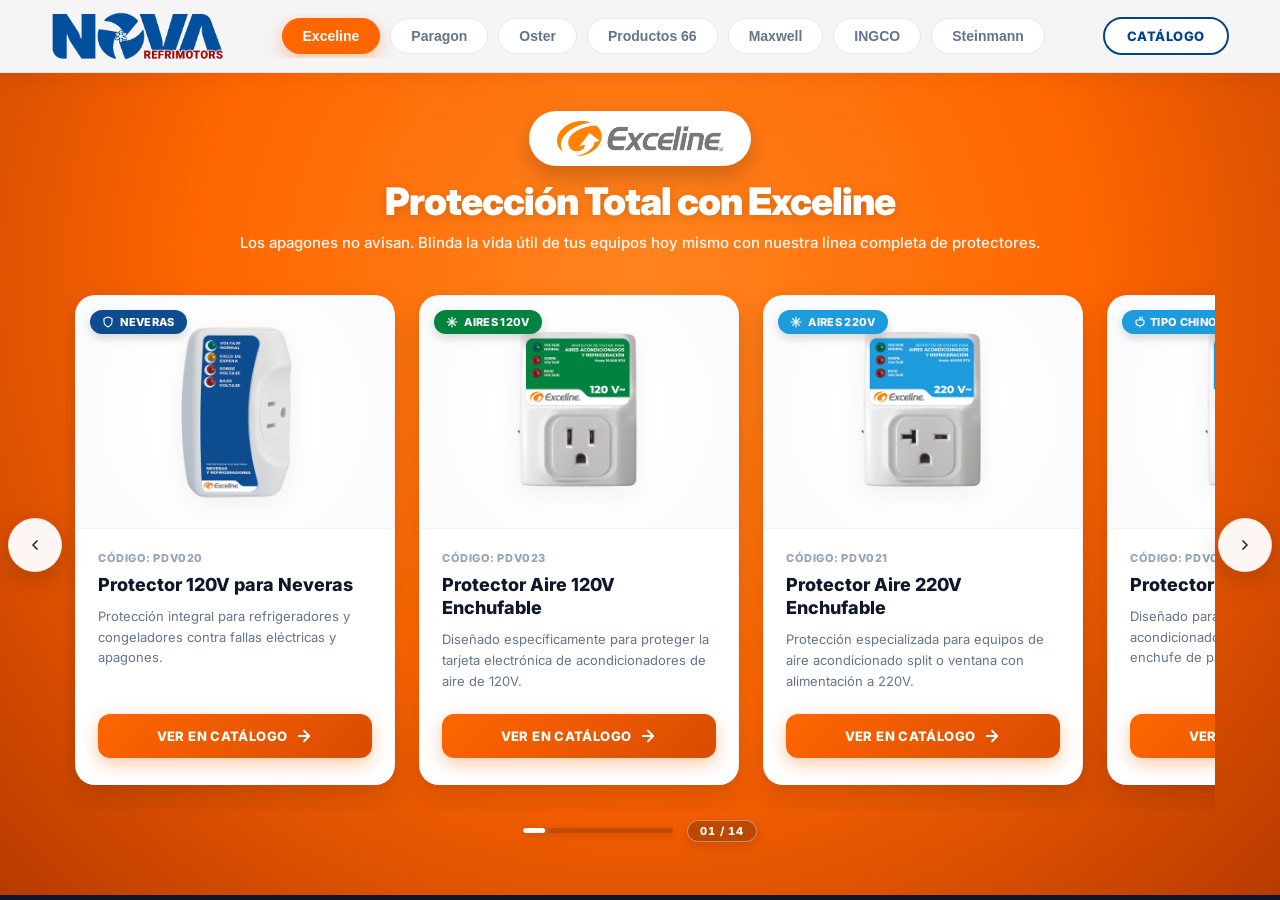
==== commit 6994485c: "updae" ====
--- a/carrusel.html
+++ b/carrusel.html
@@ -1,11 +1,11 @@
-<!DOCTYPE html>
+﻿<!DOCTYPE html>
 <html lang="es">
 
 <head>
     <meta charset="UTF-8">
     <meta name="viewport" content="width=device-width, initial-scale=1.0">
     <title>Marcas Destacadas | NOVA RefriMotors</title>
-    <link rel="icon" type="image/x-icon" href="nova_favicon.png">
+    <link rel="icon" type="image/x-icon" href="assets/nova_favicon.png">
 
     <!-- Fuente moderna: Inter -->
     <link rel="preconnect" href="https://fonts.googleapis.com">
@@ -13,14 +13,14 @@
     <link href="https://fonts.googleapis.com/css2?family=Inter:wght@400;500;600;700;800;900&display=swap"
         rel="stylesheet">
 
-    <link rel="stylesheet" href="estilos-carrusel.css">
+    <link rel="stylesheet" href="css/estilos-carrusel.css">
 </head>
 
 <body>
 
     <header class="carousel-header">
         <a href="index.html" title="Ver Catálogo">
-            <img src="nova-logo-color.png" alt="Logo Nova RefriMotors" class="logo-img">
+            <img src="assets/nova-logo-color.png" alt="Logo Nova RefriMotors" class="logo-img">
         </a>
 
         <nav class="brand-menu">
@@ -44,7 +44,7 @@
         <section class="carousel-bg-card theme-exceline active-brand" id="brand-exceline">
             <div class="carousel-header-text">
                 <div class="brand-logo-container exceline-logo">
-                    <img src="Log_Exceline.png" alt="Marca Exceline">
+                    <img src="assets/Log_Exceline.png" alt="Marca Exceline">
                 </div>
                 <h2 class="carousel-title">Protección Total con Exceline</h2>
                 <p class="carousel-subtitle">Los apagones no avisan. Blinda la vida útil de tus equipos hoy mismo con
@@ -52,11 +52,11 @@
             </div>
 
             <div class="carousel-wrapper">
-                <button class="slider-btn prev-btn">❮</button>
+                <button class="slider-btn prev-btn" aria-label="Anterior"><svg viewBox="0 0 24 24" width="16" height="16" fill="none" stroke="currentColor" stroke-width="2.5" stroke-linecap="round" stroke-linejoin="round" aria-hidden="true"><polyline points="15 18 9 12 15 6"></polyline></svg></button>
                 <div class="carousel-track">
                     <div class="carousel-slide">
                         <div class="img-wrapper"><span class="badge badge-offer"
-                                style="background:#0e4c90; color:white;">🛡️ Neveras</span><img
+                                style="background:#0e4c90; color:white;"><svg class="badge-icon" viewBox="0 0 24 24" width="12" height="12" fill="none" stroke="currentColor" stroke-width="2.2" stroke-linecap="round" stroke-linejoin="round" aria-hidden="true"><path d="M12 22s8-4 8-10V5l-8-3-8 3v7c0 6 8 10 8 10z"></path></svg> ️ Neveras</span><img
                                 src="productos/PDV020.webp" alt="Protector PDV020"></div>
                         <div class="card-info">
                             <span class="card-category">CÓDIGO: PDV020</span>
@@ -72,7 +72,7 @@
                     </div>
                     <div class="carousel-slide">
                         <div class="img-wrapper"><span class="badge badge-offer"
-                                style="background:#00833e; color:white;">❄️ Aires 120V</span><img
+                                style="background:#00833e; color:white;"><svg class="badge-icon" viewBox="0 0 24 24" width="12" height="12" fill="none" stroke="currentColor" stroke-width="2.2" stroke-linecap="round" stroke-linejoin="round" aria-hidden="true"><line x1="12" y1="2" x2="12" y2="22"></line><line x1="2" y1="12" x2="22" y2="12"></line><line x1="5" y1="5" x2="19" y2="19"></line><line x1="5" y1="19" x2="19" y2="5"></line></svg> ️ Aires 120V</span><img
                                 src="productos/PDV023.webp" alt="Protector PDV023"></div>
                         <div class="card-info">
                             <span class="card-category">CÓDIGO: PDV023</span>
@@ -88,7 +88,7 @@
                     </div>
                     <div class="carousel-slide">
                         <div class="img-wrapper"><span class="badge badge-offer"
-                                style="background:#1d9bdd; color:white;">❄️ Aires 220V</span><img
+                                style="background:#1d9bdd; color:white;"><svg class="badge-icon" viewBox="0 0 24 24" width="12" height="12" fill="none" stroke="currentColor" stroke-width="2.2" stroke-linecap="round" stroke-linejoin="round" aria-hidden="true"><line x1="12" y1="2" x2="12" y2="22"></line><line x1="2" y1="12" x2="22" y2="12"></line><line x1="5" y1="5" x2="19" y2="19"></line><line x1="5" y1="19" x2="19" y2="5"></line></svg> ️ Aires 220V</span><img
                                 src="productos/PDV021.webp" alt="Protector PDV021"></div>
                         <div class="card-info">
                             <span class="card-category">CÓDIGO: PDV021</span>
@@ -104,7 +104,7 @@
                     </div>
                     <div class="carousel-slide">
                         <div class="img-wrapper"><span class="badge badge-offer"
-                                style="background:#1d9bdd; color:white;">🔌 Tipo Chino</span><img
+                                style="background:#1d9bdd; color:white;"><svg class="badge-icon" viewBox="0 0 24 24" width="12" height="12" fill="none" stroke="currentColor" stroke-width="2.2" stroke-linecap="round" stroke-linejoin="round" aria-hidden="true"><path d="M12 2v6m4-6v6M6 8h12a2 2 0 0 1 2 2v3a6 6 0 0 1-6 6h-4a6 6 0 0 1-6-6v-3a2 2 0 0 1 2-2zm6 11v3"></path></svg> Tipo Chino</span><img
                                 src="productos/PDV022.webp" alt="Protector PDV022"></div>
                         <div class="card-info">
                             <span class="card-category">CÓDIGO: PDV022</span>
@@ -120,7 +120,7 @@
                     </div>
                     <div class="carousel-slide">
                         <div class="img-wrapper"><span class="badge badge-offer"
-                                style="background:#77a9ff; color:white;">⚡ Bornera 120V</span><img
+                                style="background:#77a9ff; color:white;"><svg class="badge-icon" viewBox="0 0 24 24" width="12" height="12" fill="none" stroke="currentColor" stroke-width="2.2" stroke-linecap="round" stroke-linejoin="round" aria-hidden="true"><polygon points="13 2 3 14 12 14 11 22 21 10 12 10 13 2"></polygon></svg> Bornera 120V</span><img
                                 src="productos/PDV031.webp" alt="Protector PDV031"></div>
                         <div class="card-info">
                             <span class="card-category">CÓDIGO: PDV031</span>
@@ -136,7 +136,7 @@
                     </div>
                     <div class="carousel-slide">
                         <div class="img-wrapper"><span class="badge badge-offer"
-                                style="background:#1d5370; color:white;">⚡ Bornera 220V</span><img
+                                style="background:#1d5370; color:white;"><svg class="badge-icon" viewBox="0 0 24 24" width="12" height="12" fill="none" stroke="currentColor" stroke-width="2.2" stroke-linecap="round" stroke-linejoin="round" aria-hidden="true"><polygon points="13 2 3 14 12 14 11 22 21 10 12 10 13 2"></polygon></svg> Bornera 220V</span><img
                                 src="productos/PDV030.webp" alt="Protector PDV030"></div>
                         <div class="card-info">
                             <span class="card-category">CÓDIGO: PDV030</span>
@@ -152,7 +152,7 @@
                     </div>
                     <div class="carousel-slide">
                         <div class="img-wrapper"><span class="badge badge-offer"
-                                style="background:#09b75a; color:white;">🛠️ Compresores</span><img
+                                style="background:#09b75a; color:white;"><svg class="badge-icon" viewBox="0 0 24 24" width="12" height="12" fill="none" stroke="currentColor" stroke-width="2.2" stroke-linecap="round" stroke-linejoin="round" aria-hidden="true"><path d="M14.7 6.3a1 1 0 0 0 0 1.4l1.6 1.6a1 1 0 0 0 1.4 0l3.77-3.77a6 6 0 0 1-7.94 7.94l-6.91 6.91a2.12 2.12 0 0 1-3-3l6.91-6.91a6 6 0 0 1 7.94-7.94l-3.76 3.76z"></path></svg> ️ Compresores</span><img
                                 src="productos/PDV029.webp" alt="Protector PDV029"></div>
                         <div class="card-info">
                             <span class="card-category">CÓDIGO: PDV029</span>
@@ -168,7 +168,7 @@
                     </div>
                     <div class="carousel-slide">
                         <div class="img-wrapper"><span class="badge badge-offer"
-                                style="background:#2d3748; color:white;">⚙️ Motores</span><img
+                                style="background:#2d3748; color:white;"><svg class="badge-icon" viewBox="0 0 24 24" width="12" height="12" fill="none" stroke="currentColor" stroke-width="2.2" stroke-linecap="round" stroke-linejoin="round" aria-hidden="true"><circle cx="12" cy="12" r="3"></circle><path d="M19.4 15a1.65 1.65 0 0 0 .33 1.82l.06.06a2 2 0 0 1 0 2.83 2 2 0 0 1-2.83 0l-.06-.06a1.65 1.65 0 0 0-1.82-.33 1.65 1.65 0 0 0-1 1.51V21a2 2 0 0 1-2 2 2 2 0 0 1-2-2v-.09A1.65 1.65 0 0 0 9 19.4a1.65 1.65 0 0 0-1.82.33l-.06.06a2 2 0 0 1-2.83 0 2 2 0 0 1 0-2.83l.06-.06a1.65 1.65 0 0 0 .33-1.82 1.65 1.65 0 0 0-1.51-1H3a2 2 0 0 1-2-2 2 2 0 0 1 2-2h.09A1.65 1.65 0 0 0 4.6 9a1.65 1.65 0 0 0-.33-1.82l-.06-.06a2 2 0 0 1 0-2.83 2 2 0 0 1 2.83 0l.06.06a1.65 1.65 0 0 0 1.82.33H9a1.65 1.65 0 0 0 1-1.51V3a2 2 0 0 1 2-2 2 2 0 0 1 2 2v.09a1.65 1.65 0 0 0 1 1.51 1.65 1.65 0 0 0 1.82-.33l.06-.06a2 2 0 0 1 2.83 0 2 2 0 0 1 0 2.83l-.06.06a1.65 1.65 0 0 0-.33 1.82V9a1.65 1.65 0 0 0 1.51 1H21a2 2 0 0 1 2 2 2 2 0 0 1-2 2h-.09a1.65 1.65 0 0 0-1.51 1z"></path></svg> ️ Motores</span><img
                                 src="productos/PDV051.webp" alt="Protector PDV051"></div>
                         <div class="card-info">
                             <span class="card-category">CÓDIGO: PDV051</span>
@@ -184,7 +184,7 @@
                     </div>
                     <div class="carousel-slide">
                         <div class="img-wrapper"><span class="badge badge-offer"
-                                style="background:#1d9bdd; color:white;">🔌 Enchufable 120V</span><img
+                                style="background:#1d9bdd; color:white;"><svg class="badge-icon" viewBox="0 0 24 24" width="12" height="12" fill="none" stroke="currentColor" stroke-width="2.2" stroke-linecap="round" stroke-linejoin="round" aria-hidden="true"><path d="M12 2v6m4-6v6M6 8h12a2 2 0 0 1 2 2v3a6 6 0 0 1-6 6h-4a6 6 0 0 1-6-6v-3a2 2 0 0 1 2-2zm6 11v3"></path></svg> Enchufable 120V</span><img
                                 src="productos/PDV007.webp" alt="Protector GSM-LPM120"></div>
                         <div class="card-info">
                             <span class="card-category">CÓDIGO: PDV007</span>
@@ -200,7 +200,7 @@
                     </div>
                     <div class="carousel-slide">
                         <div class="img-wrapper"><span class="badge badge-offer"
-                                style="background:#0e4c90; color:white;">🔋 Multitoma USB</span><img
+                                style="background:#0e4c90; color:white;"><svg class="badge-icon" viewBox="0 0 24 24" width="12" height="12" fill="none" stroke="currentColor" stroke-width="2.2" stroke-linecap="round" stroke-linejoin="round" aria-hidden="true"><rect x="2" y="7" width="16" height="10" rx="2" ry="2"></rect><line x1="22" y1="11" x2="22" y2="13"></line></svg> Multitoma USB</span><img
                                 src="productos/PDV010.webp" alt="Protector PDV010"></div>
                         <div class="card-info">
                             <span class="card-category">CÓDIGO: PDV010</span>
@@ -216,7 +216,7 @@
                     </div>
                     <div class="carousel-slide">
                         <div class="img-wrapper"><span class="badge badge-offer"
-                                style="background:#1d9bdd; color:white;">🔌 3 Tomas 110V</span><img
+                                style="background:#1d9bdd; color:white;"><svg class="badge-icon" viewBox="0 0 24 24" width="12" height="12" fill="none" stroke="currentColor" stroke-width="2.2" stroke-linecap="round" stroke-linejoin="round" aria-hidden="true"><path d="M12 2v6m4-6v6M6 8h12a2 2 0 0 1 2 2v3a6 6 0 0 1-6 6h-4a6 6 0 0 1-6-6v-3a2 2 0 0 1 2-2zm6 11v3"></path></svg> 3 Tomas 110V</span><img
                                 src="productos/PDV028.webp" alt="Protector PDV028"></div>
                         <div class="card-info">
                             <span class="card-category">CÓDIGO: PDV028</span>
@@ -231,7 +231,7 @@
                     </div>
                     <div class="carousel-slide">
                         <div class="img-wrapper"><span class="badge badge-offer"
-                                style="background:#1d5370; color:white;">⚡ Bornera 220V</span><img
+                                style="background:#1d5370; color:white;"><svg class="badge-icon" viewBox="0 0 24 24" width="12" height="12" fill="none" stroke="currentColor" stroke-width="2.2" stroke-linecap="round" stroke-linejoin="round" aria-hidden="true"><polygon points="13 2 3 14 12 14 11 22 21 10 12 10 13 2"></polygon></svg> Bornera 220V</span><img
                                 src="productos/PDV027.webp" alt="Protector PDV027"></div>
                         <div class="card-info">
                             <span class="card-category">CÓDIGO: PDV027</span>
@@ -247,7 +247,7 @@
                     </div>
                     <div class="carousel-slide">
                         <div class="img-wrapper"><span class="badge badge-offer"
-                                style="background:#09b75a; color:white;">⚡ Trifásico</span><img
+                                style="background:#09b75a; color:white;"><svg class="badge-icon" viewBox="0 0 24 24" width="12" height="12" fill="none" stroke="currentColor" stroke-width="2.2" stroke-linecap="round" stroke-linejoin="round" aria-hidden="true"><polygon points="13 2 3 14 12 14 11 22 21 10 12 10 13 2"></polygon></svg> Trifásico</span><img
                                 src="productos/PDV049.webp" alt="Protector PDV049"></div>
                         <div class="card-info">
                             <span class="card-category">CÓDIGO: PDV049</span>
@@ -263,7 +263,7 @@
                     </div>
                     <div class="carousel-slide">
                         <div class="img-wrapper"><span class="badge badge-offer"
-                                style="background:#2d3748; color:white;">⚡ Monofásico</span><img
+                                style="background:#2d3748; color:white;"><svg class="badge-icon" viewBox="0 0 24 24" width="12" height="12" fill="none" stroke="currentColor" stroke-width="2.2" stroke-linecap="round" stroke-linejoin="round" aria-hidden="true"><polygon points="13 2 3 14 12 14 11 22 21 10 12 10 13 2"></polygon></svg> Monofásico</span><img
                                 src="productos/PFV014-PDV050.webp" alt="Supervisor Monofásico"></div>
                         <div class="card-info">
                             <span class="card-category">CÓDIGO: SUPERVISOR-MONO-VAR</span>
@@ -278,7 +278,7 @@
                         </div>
                     </div>
                 </div>
-                <button class="slider-btn next-btn">❯</button>
+                <button class="slider-btn next-btn" aria-label="Siguiente"><svg viewBox="0 0 24 24" width="16" height="16" fill="none" stroke="currentColor" stroke-width="2.5" stroke-linecap="round" stroke-linejoin="round" aria-hidden="true"><polyline points="9 18 15 12 9 6"></polyline></svg></button>
             </div>
         </section>
 
@@ -288,18 +288,18 @@
         <section class="carousel-bg-card theme-paragon" id="brand-paragon" style="display: none;">
             <div class="carousel-header-text">
                 <div class="brand-logo-container paragon-logo">
-                    <img src="paragon-logo-negro.png" alt="Marca Paragon">
+                    <img src="assets/paragon-logo-negro.png" alt="Marca Paragon">
                 </div>
                 <h2 class="carousel-title">Precisión Mecánica Exacta</h2>
                 <p class="carousel-subtitle">El estándar de la industria en sistemas de descongelación comercial e
                     industrial.</p>
             </div>
             <div class="carousel-wrapper">
-                <button class="slider-btn prev-btn">❮</button>
+                <button class="slider-btn prev-btn" aria-label="Anterior"><svg viewBox="0 0 24 24" width="16" height="16" fill="none" stroke="currentColor" stroke-width="2.5" stroke-linecap="round" stroke-linejoin="round" aria-hidden="true"><polyline points="15 18 9 12 15 6"></polyline></svg></button>
                 <div class="carousel-track">
                     <div class="carousel-slide">
                         <div class="img-wrapper"><span class="badge badge-offer"
-                                style="background:#b70000; color:white;">⚙️ 220V</span><img
+                                style="background:#b70000; color:white;"><svg class="badge-icon" viewBox="0 0 24 24" width="12" height="12" fill="none" stroke="currentColor" stroke-width="2.2" stroke-linecap="round" stroke-linejoin="round" aria-hidden="true"><circle cx="12" cy="12" r="3"></circle><path d="M19.4 15a1.65 1.65 0 0 0 .33 1.82l.06.06a2 2 0 0 1 0 2.83 2 2 0 0 1-2.83 0l-.06-.06a1.65 1.65 0 0 0-1.82-.33 1.65 1.65 0 0 0-1 1.51V21a2 2 0 0 1-2 2 2 2 0 0 1-2-2v-.09A1.65 1.65 0 0 0 9 19.4a1.65 1.65 0 0 0-1.82.33l-.06.06a2 2 0 0 1-2.83 0 2 2 0 0 1 0-2.83l.06-.06a1.65 1.65 0 0 0 .33-1.82 1.65 1.65 0 0 0-1.51-1H3a2 2 0 0 1-2-2 2 2 0 0 1 2-2h.09A1.65 1.65 0 0 0 4.6 9a1.65 1.65 0 0 0-.33-1.82l-.06-.06a2 2 0 0 1 0-2.83 2 2 0 0 1 2.83 0l.06.06a1.65 1.65 0 0 0 1.82.33H9a1.65 1.65 0 0 0 1-1.51V3a2 2 0 0 1 2-2 2 2 0 0 1 2 2v.09a1.65 1.65 0 0 0 1 1.51 1.65 1.65 0 0 0 1.82-.33l.06-.06a2 2 0 0 1 2.83 0 2 2 0 0 1 0 2.83l-.06.06a1.65 1.65 0 0 0-.33 1.82V9a1.65 1.65 0 0 0 1.51 1H21a2 2 0 0 1 2 2 2 2 0 0 1-2 2h-.09a1.65 1.65 0 0 0-1.51 1z"></path></svg> ️ 220V</span><img
                                 data-src="productos/RELOJ-PARAGON.webp" alt="Paragon 220V"></div>
                         <div class="card-info">
                             <span class="card-category">CÓDIGO: TIM500</span>
@@ -314,7 +314,7 @@
                     </div>
                     <div class="carousel-slide">
                         <div class="img-wrapper"><span class="badge badge-offer"
-                                style="background:#b70000; color:white;">⚙️ 110V</span><img
+                                style="background:#b70000; color:white;"><svg class="badge-icon" viewBox="0 0 24 24" width="12" height="12" fill="none" stroke="currentColor" stroke-width="2.2" stroke-linecap="round" stroke-linejoin="round" aria-hidden="true"><circle cx="12" cy="12" r="3"></circle><path d="M19.4 15a1.65 1.65 0 0 0 .33 1.82l.06.06a2 2 0 0 1 0 2.83 2 2 0 0 1-2.83 0l-.06-.06a1.65 1.65 0 0 0-1.82-.33 1.65 1.65 0 0 0-1 1.51V21a2 2 0 0 1-2 2 2 2 0 0 1-2-2v-.09A1.65 1.65 0 0 0 9 19.4a1.65 1.65 0 0 0-1.82.33l-.06.06a2 2 0 0 1-2.83 0 2 2 0 0 1 0-2.83l.06-.06a1.65 1.65 0 0 0 .33-1.82 1.65 1.65 0 0 0-1.51-1H3a2 2 0 0 1-2-2 2 2 0 0 1 2-2h.09A1.65 1.65 0 0 0 4.6 9a1.65 1.65 0 0 0-.33-1.82l-.06-.06a2 2 0 0 1 0-2.83 2 2 0 0 1 2.83 0l.06.06a1.65 1.65 0 0 0 1.82.33H9a1.65 1.65 0 0 0 1-1.51V3a2 2 0 0 1 2-2 2 2 0 0 1 2 2v.09a1.65 1.65 0 0 0 1 1.51 1.65 1.65 0 0 0 1.82-.33l.06-.06a2 2 0 0 1 2.83 0 2 2 0 0 1 0 2.83l-.06.06a1.65 1.65 0 0 0-.33 1.82V9a1.65 1.65 0 0 0 1.51 1H21a2 2 0 0 1 2 2 2 2 0 0 1-2 2h-.09a1.65 1.65 0 0 0-1.51 1z"></path></svg> ️ 110V</span><img
                                 data-src="productos/RELOJ-PARAGON.webp" alt="Paragon 110V"></div>
                         <div class="card-info">
                             <span class="card-category">CÓDIGO: TIM400</span>
@@ -329,7 +329,7 @@
                     </div>
                     <div class="carousel-slide">
                         <div class="img-wrapper"><span class="badge badge-offer"
-                                style="background:#b70000; color:white;">⏱️ 6H 21M</span><img
+                                style="background:#b70000; color:white;"><svg class="badge-icon" viewBox="0 0 24 24" width="12" height="12" fill="none" stroke="currentColor" stroke-width="2.2" stroke-linecap="round" stroke-linejoin="round" aria-hidden="true"><circle cx="12" cy="12" r="10"></circle><polyline points="12 6 12 12 16 14"></polyline></svg> ️ 6H 21M</span><img
                                 data-src="productos/TIM053.webp" alt="Paragon 6H"></div>
                         <div class="card-info">
                             <span class="card-category">CÓDIGO: TIM053</span>
@@ -344,7 +344,7 @@
                     </div>
                     <div class="carousel-slide">
                         <div class="img-wrapper"><span class="badge badge-offer"
-                                style="background:#b70000; color:white;">⏱️ 8H 20M</span><img
+                                style="background:#b70000; color:white;"><svg class="badge-icon" viewBox="0 0 24 24" width="12" height="12" fill="none" stroke="currentColor" stroke-width="2.2" stroke-linecap="round" stroke-linejoin="round" aria-hidden="true"><circle cx="12" cy="12" r="10"></circle><polyline points="12 6 12 12 16 14"></polyline></svg> ️ 8H 20M</span><img
                                 data-src="productos/TIM018.webp" alt="Paragon 8H"></div>
                         <div class="card-info">
                             <span class="card-category">CÓDIGO: TIM018</span>
@@ -359,7 +359,7 @@
                     </div>
                     <div class="carousel-slide">
                         <div class="img-wrapper"><span class="badge badge-offer"
-                                style="background:#b70000; color:white;">⏱️ 10H 25M</span><img
+                                style="background:#b70000; color:white;"><svg class="badge-icon" viewBox="0 0 24 24" width="12" height="12" fill="none" stroke="currentColor" stroke-width="2.2" stroke-linecap="round" stroke-linejoin="round" aria-hidden="true"><circle cx="12" cy="12" r="10"></circle><polyline points="12 6 12 12 16 14"></polyline></svg> ️ 10H 25M</span><img
                                 data-src="productos/TIM052.webp" alt="Paragon 10H"></div>
                         <div class="card-info">
                             <span class="card-category">CÓDIGO: TIM052</span>
@@ -373,7 +373,7 @@
                         </div>
                     </div>
                 </div>
-                <button class="slider-btn next-btn">❯</button>
+                <button class="slider-btn next-btn" aria-label="Siguiente"><svg viewBox="0 0 24 24" width="16" height="16" fill="none" stroke="currentColor" stroke-width="2.5" stroke-linecap="round" stroke-linejoin="round" aria-hidden="true"><polyline points="9 18 15 12 9 6"></polyline></svg></button>
             </div>
         </section>
 
@@ -383,18 +383,18 @@
         <section class="carousel-bg-card theme-oster" id="brand-oster" style="display: none;">
             <div class="carousel-header-text">
                 <div class="brand-logo-container oster-logo">
-                    <img src="oster-logo.png" alt="Marca Oster">
+                    <img src="assets/oster-logo.png" alt="Marca Oster">
                 </div>
                 <h2 class="carousel-title">Repuestos Originales Garantizados</h2>
                 <p class="carousel-subtitle">Recupera la potencia original de tu licuadora con aspas, vasos y
                     componentes certificados de máxima duración.</p>
             </div>
             <div class="carousel-wrapper">
-                <button class="slider-btn prev-btn">❮</button>
+                <button class="slider-btn prev-btn" aria-label="Anterior"><svg viewBox="0 0 24 24" width="16" height="16" fill="none" stroke="currentColor" stroke-width="2.5" stroke-linecap="round" stroke-linejoin="round" aria-hidden="true"><polyline points="15 18 9 12 15 6"></polyline></svg></button>
                 <div class="carousel-track">
                     <div class="carousel-slide">
                         <div class="img-wrapper"><span class="badge badge-offer"
-                                style="background:#003264; color:white;">🔪 4 Aspas</span><img
+                                style="background:#003264; color:white;"><svg class="badge-icon" viewBox="0 0 24 24" width="12" height="12" fill="none" stroke="currentColor" stroke-width="2.2" stroke-linecap="round" stroke-linejoin="round" aria-hidden="true"><path d="M9.59 4.59A2 2 0 1 1 11 8H2m10.59 11.41A2 2 0 1 0 14 16H2m15.73-8.27A2.5 2.5 0 1 1 19.5 12H2"></path></svg> 4 Aspas</span><img
                                 data-src="productos/CUCHILLA_4_ASPAS_OSTER.webp" alt="Oster 4 Aletas"></div>
                         <div class="card-info">
                             <span class="card-category">CÓDIGO: CLC001</span>
@@ -410,7 +410,7 @@
                     </div>
                     <div class="carousel-slide">
                         <div class="img-wrapper"><span class="badge badge-offer"
-                                style="background:#003264; color:white;">🌪️ 6 Aspas</span><img
+                                style="background:#003264; color:white;"><svg class="badge-icon" viewBox="0 0 24 24" width="12" height="12" fill="none" stroke="currentColor" stroke-width="2.2" stroke-linecap="round" stroke-linejoin="round" aria-hidden="true"><path d="M9.59 4.59A2 2 0 1 1 11 8H2m10.59 11.41A2 2 0 1 0 14 16H2m15.73-8.27A2.5 2.5 0 1 1 19.5 12H2"></path></svg> ️ 6 Aspas</span><img
                                 data-src="productos/CLC032.webp" alt="Oster 6 Aletas"></div>
                         <div class="card-info">
                             <span class="card-category">CÓDIGO: CLC032</span>
@@ -426,7 +426,7 @@
                     </div>
                     <div class="carousel-slide">
                         <div class="img-wrapper"><span class="badge badge-offer"
-                                style="background:#003264; color:white;">⚡ Eléctrico</span><img
+                                style="background:#003264; color:white;"><svg class="badge-icon" viewBox="0 0 24 24" width="12" height="12" fill="none" stroke="currentColor" stroke-width="2.2" stroke-linecap="round" stroke-linejoin="round" aria-hidden="true"><polygon points="13 2 3 14 12 14 11 22 21 10 12 10 13 2"></polygon></svg> Eléctrico</span><img
                                 data-src="productos/SWL102.webp" alt="Switch Oster"></div>
                         <div class="card-info">
                             <span class="card-category">CÓDIGO: SWL102</span>
@@ -441,7 +441,7 @@
                     </div>
                     <div class="carousel-slide">
                         <div class="img-wrapper"><span class="badge badge-offer"
-                                style="background:#003264; color:white;">🥤 Accesorios</span><img
+                                style="background:#003264; color:white;"><svg class="badge-icon" viewBox="0 0 24 24" width="12" height="12" fill="none" stroke="currentColor" stroke-width="2.2" stroke-linecap="round" stroke-linejoin="round" aria-hidden="true"><path d="M21 16V8a2 2 0 0 0-1-1.73l-7-4a2 2 0 0 0-2 0l-7 4A2 2 0 0 0 3 8v8a2 2 0 0 0 1 1.73l7 4a2 2 0 0 0 2 0l7-4A2 2 0 0 0 21 16z"></path><polyline points="3.27 6.96 12 12.01 20.73 6.96"></polyline><line x1="12" y1="22.08" x2="12" y2="12"></line></svg> Accesorios</span><img
                                 data-src="productos/VLC005.webp" alt="Vaso Oster"></div>
                         <div class="card-info">
                             <span class="card-category">CÓDIGO: VLC005</span>
@@ -457,7 +457,7 @@
                     </div>
                     <div class="carousel-slide">
                         <div class="img-wrapper"><span class="badge badge-offer"
-                                style="background:#003264; color:white;">⚙️ Acoples</span><img
+                                style="background:#003264; color:white;"><svg class="badge-icon" viewBox="0 0 24 24" width="12" height="12" fill="none" stroke="currentColor" stroke-width="2.2" stroke-linecap="round" stroke-linejoin="round" aria-hidden="true"><circle cx="12" cy="12" r="3"></circle><path d="M19.4 15a1.65 1.65 0 0 0 .33 1.82l.06.06a2 2 0 0 1 0 2.83 2 2 0 0 1-2.83 0l-.06-.06a1.65 1.65 0 0 0-1.82-.33 1.65 1.65 0 0 0-1 1.51V21a2 2 0 0 1-2 2 2 2 0 0 1-2-2v-.09A1.65 1.65 0 0 0 9 19.4a1.65 1.65 0 0 0-1.82.33l-.06.06a2 2 0 0 1-2.83 0 2 2 0 0 1 0-2.83l.06-.06a1.65 1.65 0 0 0 .33-1.82 1.65 1.65 0 0 0-1.51-1H3a2 2 0 0 1-2-2 2 2 0 0 1 2-2h.09A1.65 1.65 0 0 0 4.6 9a1.65 1.65 0 0 0-.33-1.82l-.06-.06a2 2 0 0 1 0-2.83 2 2 0 0 1 2.83 0l.06.06a1.65 1.65 0 0 0 1.82.33H9a1.65 1.65 0 0 0 1-1.51V3a2 2 0 0 1 2-2 2 2 0 0 1 2 2v.09a1.65 1.65 0 0 0 1 1.51 1.65 1.65 0 0 0 1.82-.33l.06-.06a2 2 0 0 1 2.83 0 2 2 0 0 1 0 2.83l-.06.06a1.65 1.65 0 0 0-.33 1.82V9a1.65 1.65 0 0 0 1.51 1H21a2 2 0 0 1 2 2 2 2 0 0 1-2 2h-.09a1.65 1.65 0 0 0-1.51 1z"></path></svg> ️ Acoples</span><img
                                 data-src="productos/JLC001.webp" alt="Cuadrante Oster"></div>
                         <div class="card-info">
                             <span class="card-category">CÓDIGO: JLC001</span>
@@ -472,7 +472,7 @@
                         </div>
                     </div>
                 </div>
-                <button class="slider-btn next-btn">❯</button>
+                <button class="slider-btn next-btn" aria-label="Siguiente"><svg viewBox="0 0 24 24" width="16" height="16" fill="none" stroke="currentColor" stroke-width="2.5" stroke-linecap="round" stroke-linejoin="round" aria-hidden="true"><polyline points="9 18 15 12 9 6"></polyline></svg></button>
             </div>
         </section>
 
@@ -482,18 +482,18 @@
         <section class="carousel-bg-card theme-productos66" id="brand-productos66" style="display: none;">
             <div class="carousel-header-text">
                 <div class="brand-logo-container productos66-logo">
-                    <img src="productos66-logo.png" alt="Marca Productos 66">
+                    <img src="assets/productos66-logo.png" alt="Marca Productos 66">
                 </div>
                 <h2 class="carousel-title">Limpieza y Mantenimiento Profesional</h2>
                 <p class="carousel-subtitle">Químicos especializados de alta pureza para garantizar el máximo
                     rendimiento de tus equipos de refrigeración.</p>
             </div>
             <div class="carousel-wrapper">
-                <button class="slider-btn prev-btn">❮</button>
+                <button class="slider-btn prev-btn" aria-label="Anterior"><svg viewBox="0 0 24 24" width="16" height="16" fill="none" stroke="currentColor" stroke-width="2.5" stroke-linecap="round" stroke-linejoin="round" aria-hidden="true"><polyline points="15 18 9 12 15 6"></polyline></svg></button>
                 <div class="carousel-track">
                     <div class="carousel-slide">
                         <div class="img-wrapper"><span class="badge badge-new"
-                                style="background:#8cc63f; color:white">🟢 Limpieza</span><img
+                                style="background:#8cc63f; color:white"><svg class="badge-icon" viewBox="0 0 24 24" width="12" height="12" fill="none" stroke="currentColor" stroke-width="2.2" stroke-linecap="round" stroke-linejoin="round" aria-hidden="true"><polygon points="12 2 15.09 8.26 22 9.27 17 14.14 18.18 21.02 12 17.77 5.82 21.02 7 14.14 2 9.27 8.91 8.26 12 2"></polygon></svg> Limpieza</span><img
                                 data-src="productos/PANEL-CLEAN.webp" alt="Panel Clean 66"></div>
                         <div class="card-info">
                             <span class="card-category">CÓDIGO: QMC004</span>
@@ -508,7 +508,7 @@
                     </div>
                     <div class="carousel-slide">
                         <div class="img-wrapper"><span class="badge badge-offer"
-                                style="background:#e87722; color:white">🟠 Concentrado</span><img
+                                style="background:#e87722; color:white"><svg class="badge-icon" viewBox="0 0 24 24" width="12" height="12" fill="none" stroke="currentColor" stroke-width="2.2" stroke-linecap="round" stroke-linejoin="round" aria-hidden="true"><path d="M10 2v7.31L4.65 19.1A2 2 0 0 0 6.39 22h11.22a2 2 0 0 0 1.74-2.9L14 9.31V2h-4z"></path><line x1="8.5" y1="2" x2="15.5" y2="2"></line></svg> Concentrado</span><img
                                 data-src="productos/PANEL-CLEAN+.webp" alt="Panel Clean 66 Plus+"></div>
                         <div class="card-info">
                             <span class="card-category">CÓDIGO: QMC016</span>
@@ -523,7 +523,7 @@
                     </div>
                     <div class="carousel-slide">
                         <div class="img-wrapper"><span class="badge badge-new"
-                                style="background:#00aae7; color:white">🔵 Antihumedad</span><img
+                                style="background:#00aae7; color:white"><svg class="badge-icon" viewBox="0 0 24 24" width="12" height="12" fill="none" stroke="currentColor" stroke-width="2.2" stroke-linecap="round" stroke-linejoin="round" aria-hidden="true"><path d="M12 22s8-4 8-10V5l-8-3-8 3v7c0 6 8 10 8 10z"></path></svg> Antihumedad</span><img
                                 data-src="productos/PANEL-COOL.webp" alt="Panel Cool 66"></div>
                         <div class="card-info">
                             <span class="card-category">CÓDIGO: QMC003</span>
@@ -538,7 +538,7 @@
                     </div>
                     <div class="carousel-slide">
                         <div class="img-wrapper"><span class="badge badge-hot"
-                                style="background:#da291c; color:white">🔴 Brillo</span><img
+                                style="background:#da291c; color:white"><svg class="badge-icon" viewBox="0 0 24 24" width="12" height="12" fill="none" stroke="currentColor" stroke-width="2.2" stroke-linecap="round" stroke-linejoin="round" aria-hidden="true"><polygon points="12 2 15.09 8.26 22 9.27 17 14.14 18.18 21.02 12 17.77 5.82 21.02 7 14.14 2 9.27 8.91 8.26 12 2"></polygon></svg> Brillo</span><img
                                 data-src="productos/PANEL-SHINE.webp" alt="Panel Shine 66"></div>
                         <div class="card-info">
                             <span class="card-category">CÓDIGO: QMC020</span>
@@ -554,7 +554,7 @@
                     </div>
                     <div class="carousel-slide">
                         <div class="img-wrapper"><span class="badge badge-offer"
-                                style="background:#ffcd00; color:white;">🟡 Dieléctrico</span><img
+                                style="background:#ffcd00; color:white;"><svg class="badge-icon" viewBox="0 0 24 24" width="12" height="12" fill="none" stroke="currentColor" stroke-width="2.2" stroke-linecap="round" stroke-linejoin="round" aria-hidden="true"><polygon points="13 2 3 14 12 14 11 22 21 10 12 10 13 2"></polygon></svg> Dieléctrico</span><img
                                 data-src="productos/PANELTRON.webp" alt="Paneltron 66"></div>
                         <div class="card-info">
                             <span class="card-category">CÓDIGO: QMC001</span>
@@ -570,7 +570,7 @@
                     </div>
                     <div class="carousel-slide">
                         <div class="img-wrapper"><span class="badge badge-hot"
-                                style="background:#d25e1a; color:white">🟠 Concentrado</span><img
+                                style="background:#d25e1a; color:white"><svg class="badge-icon" viewBox="0 0 24 24" width="12" height="12" fill="none" stroke="currentColor" stroke-width="2.2" stroke-linecap="round" stroke-linejoin="round" aria-hidden="true"><path d="M10 2v7.31L4.65 19.1A2 2 0 0 0 6.39 22h11.22a2 2 0 0 0 1.74-2.9L14 9.31V2h-4z"></path><line x1="8.5" y1="2" x2="15.5" y2="2"></line></svg> Concentrado</span><img
                                 data-src="productos/PANELTRON+.webp" alt="Paneltron 66 Plus+"></div>
                         <div class="card-info">
                             <span class="card-category">CÓDIGO: QMC006</span>
@@ -584,7 +584,7 @@
                         </div>
                     </div>
                 </div>
-                <button class="slider-btn next-btn">❯</button>
+                <button class="slider-btn next-btn" aria-label="Siguiente"><svg viewBox="0 0 24 24" width="16" height="16" fill="none" stroke="currentColor" stroke-width="2.5" stroke-linecap="round" stroke-linejoin="round" aria-hidden="true"><polyline points="9 18 15 12 9 6"></polyline></svg></button>
             </div>
         </section>
 
@@ -594,18 +594,17 @@
         <section class="carousel-bg-card theme-maxwell" id="brand-maxwell" style="display: none;">
             <div class="carousel-header-text">
                 <div class="brand-logo-container maxwell-logo">
-                    <img src="maxwell-gold-logo.png" alt="Marca Maxwell">
+                    <img src="assets/maxwell-gold-logo.png" alt="Marca Maxwell">
                 </div>
                 <h2 class="carousel-title">Flujo Energético Perfecto</h2>
                 <p class="carousel-subtitle">Máxima durabilidad con 5 años de garantía. La energía constante y segura
                     que tus sistemas de refrigeración exigen.</p>
             </div>
             <div class="carousel-wrapper">
-                <button class="slider-btn prev-btn">❮</button>
+                <button class="slider-btn prev-btn" aria-label="Anterior"><svg viewBox="0 0 24 24" width="16" height="16" fill="none" stroke="currentColor" stroke-width="2.5" stroke-linecap="round" stroke-linejoin="round" aria-hidden="true"><polyline points="15 18 9 12 15 6"></polyline></svg></button>
                 <div class="carousel-track">
                     <div class="carousel-slide">
-                        <div class="img-wrapper"><span class="badge badge-hot" style="background:#d38312; color:white">⭐
-                                5 Años</span><img data-src="productos/20UF-GOLD.webp" alt="Capacitor 20UF"></div>
+                        <div class="img-wrapper"><span class="badge badge-hot" style="background:#d38312; color:white"><svg class="badge-icon" viewBox="0 0 24 24" width="12" height="12" fill="none" stroke="currentColor" stroke-width="2.2" stroke-linecap="round" stroke-linejoin="round" aria-hidden="true"><polygon points="12 2 15.09 8.26 22 9.27 17 14.14 18.18 21.02 12 17.77 5.82 21.02 7 14.14 2 9.27 8.91 8.26 12 2"></polygon></svg> 5 Años</span><img data-src="productos/20UF-GOLD.webp" alt="Capacitor 20UF"></div>
                         <div class="card-info">
                             <span class="card-category">CÓDIGO: CAP320</span>
                             <h3>Capacitor de 20 MFD Gold</h3>
@@ -618,8 +617,7 @@
                         </div>
                     </div>
                     <div class="carousel-slide">
-                        <div class="img-wrapper"><span class="badge badge-hot" style="background:#d38312; color:white">⭐
-                                5 Años</span><img data-src="productos/25UF-GOLD.webp" alt="Capacitor 25UF"></div>
+                        <div class="img-wrapper"><span class="badge badge-hot" style="background:#d38312; color:white"><svg class="badge-icon" viewBox="0 0 24 24" width="12" height="12" fill="none" stroke="currentColor" stroke-width="2.2" stroke-linecap="round" stroke-linejoin="round" aria-hidden="true"><polygon points="12 2 15.09 8.26 22 9.27 17 14.14 18.18 21.02 12 17.77 5.82 21.02 7 14.14 2 9.27 8.91 8.26 12 2"></polygon></svg> 5 Años</span><img data-src="productos/25UF-GOLD.webp" alt="Capacitor 25UF"></div>
                         <div class="card-info">
                             <span class="card-category">CÓDIGO: CAP325</span>
                             <h3>Capacitor de 25 MFD Gold</h3>
@@ -632,8 +630,7 @@
                         </div>
                     </div>
                     <div class="carousel-slide">
-                        <div class="img-wrapper"><span class="badge badge-hot" style="background:#d38312; color:white">⭐
-                                5 Años</span><img data-src="productos/30UF-GOLD.webp" alt="Capacitor 30UF"></div>
+                        <div class="img-wrapper"><span class="badge badge-hot" style="background:#d38312; color:white"><svg class="badge-icon" viewBox="0 0 24 24" width="12" height="12" fill="none" stroke="currentColor" stroke-width="2.2" stroke-linecap="round" stroke-linejoin="round" aria-hidden="true"><polygon points="12 2 15.09 8.26 22 9.27 17 14.14 18.18 21.02 12 17.77 5.82 21.02 7 14.14 2 9.27 8.91 8.26 12 2"></polygon></svg> 5 Años</span><img data-src="productos/30UF-GOLD.webp" alt="Capacitor 30UF"></div>
                         <div class="card-info">
                             <span class="card-category">CÓDIGO: CAP330</span>
                             <h3>Capacitor 30 MFD Gold</h3>
@@ -646,8 +643,7 @@
                         </div>
                     </div>
                     <div class="carousel-slide">
-                        <div class="img-wrapper"><span class="badge badge-hot" style="background:#d38312; color:white">⭐
-                                5 Años</span><img data-src="productos/35UF-GOLD.webp" alt="Capacitor 35UF"></div>
+                        <div class="img-wrapper"><span class="badge badge-hot" style="background:#d38312; color:white"><svg class="badge-icon" viewBox="0 0 24 24" width="12" height="12" fill="none" stroke="currentColor" stroke-width="2.2" stroke-linecap="round" stroke-linejoin="round" aria-hidden="true"><polygon points="12 2 15.09 8.26 22 9.27 17 14.14 18.18 21.02 12 17.77 5.82 21.02 7 14.14 2 9.27 8.91 8.26 12 2"></polygon></svg> 5 Años</span><img data-src="productos/35UF-GOLD.webp" alt="Capacitor 35UF"></div>
                         <div class="card-info">
                             <span class="card-category">CÓDIGO: CAP335</span>
                             <h3>Capacitor de 35 MFD Gold</h3>
@@ -660,8 +656,7 @@
                         </div>
                     </div>
                     <div class="carousel-slide">
-                        <div class="img-wrapper"><span class="badge badge-hot" style="background:#d38312; color:white">⭐
-                                5 Años</span><img data-src="productos/40UF-GOLD.webp" alt="Capacitor 40UF"></div>
+                        <div class="img-wrapper"><span class="badge badge-hot" style="background:#d38312; color:white"><svg class="badge-icon" viewBox="0 0 24 24" width="12" height="12" fill="none" stroke="currentColor" stroke-width="2.2" stroke-linecap="round" stroke-linejoin="round" aria-hidden="true"><polygon points="12 2 15.09 8.26 22 9.27 17 14.14 18.18 21.02 12 17.77 5.82 21.02 7 14.14 2 9.27 8.91 8.26 12 2"></polygon></svg> 5 Años</span><img data-src="productos/40UF-GOLD.webp" alt="Capacitor 40UF"></div>
                         <div class="card-info">
                             <span class="card-category">CÓDIGO: CAP340</span>
                             <h3>Capacitor de 40 MFD Gold</h3>
@@ -674,8 +669,7 @@
                         </div>
                     </div>
                     <div class="carousel-slide">
-                        <div class="img-wrapper"><span class="badge badge-hot" style="background:#d38312; color:white">⭐
-                                5 Años</span><img data-src="productos/45UF-GOLD.webp" alt="Capacitor 45UF"></div>
+                        <div class="img-wrapper"><span class="badge badge-hot" style="background:#d38312; color:white"><svg class="badge-icon" viewBox="0 0 24 24" width="12" height="12" fill="none" stroke="currentColor" stroke-width="2.2" stroke-linecap="round" stroke-linejoin="round" aria-hidden="true"><polygon points="12 2 15.09 8.26 22 9.27 17 14.14 18.18 21.02 12 17.77 5.82 21.02 7 14.14 2 9.27 8.91 8.26 12 2"></polygon></svg> 5 Años</span><img data-src="productos/45UF-GOLD.webp" alt="Capacitor 45UF"></div>
                         <div class="card-info">
                             <span class="card-category">CÓDIGO: CAP345</span>
                             <h3>Capacitor de 45 MFD Gold</h3>
@@ -688,8 +682,7 @@
                         </div>
                     </div>
                     <div class="carousel-slide">
-                        <div class="img-wrapper"><span class="badge badge-hot" style="background:#d38312; color:white">⭐
-                                5 Años</span><img data-src="productos/50UF-GOLD.webp" alt="Capacitor 50UF"></div>
+                        <div class="img-wrapper"><span class="badge badge-hot" style="background:#d38312; color:white"><svg class="badge-icon" viewBox="0 0 24 24" width="12" height="12" fill="none" stroke="currentColor" stroke-width="2.2" stroke-linecap="round" stroke-linejoin="round" aria-hidden="true"><polygon points="12 2 15.09 8.26 22 9.27 17 14.14 18.18 21.02 12 17.77 5.82 21.02 7 14.14 2 9.27 8.91 8.26 12 2"></polygon></svg> 5 Años</span><img data-src="productos/50UF-GOLD.webp" alt="Capacitor 50UF"></div>
                         <div class="card-info">
                             <span class="card-category">CÓDIGO: CAP350</span>
                             <h3>Capacitor de 50 MFD Gold</h3>
@@ -702,8 +695,7 @@
                         </div>
                     </div>
                     <div class="carousel-slide">
-                        <div class="img-wrapper"><span class="badge badge-hot" style="background:#d38312; color:white">⭐
-                                5 Años</span><img data-src="productos/60UF-GOLD.webp" alt="Capacitor 60UF"></div>
+                        <div class="img-wrapper"><span class="badge badge-hot" style="background:#d38312; color:white"><svg class="badge-icon" viewBox="0 0 24 24" width="12" height="12" fill="none" stroke="currentColor" stroke-width="2.2" stroke-linecap="round" stroke-linejoin="round" aria-hidden="true"><polygon points="12 2 15.09 8.26 22 9.27 17 14.14 18.18 21.02 12 17.77 5.82 21.02 7 14.14 2 9.27 8.91 8.26 12 2"></polygon></svg> 5 Años</span><img data-src="productos/60UF-GOLD.webp" alt="Capacitor 60UF"></div>
                         <div class="card-info">
                             <span class="card-category">CÓDIGO: CAP360</span>
                             <h3>Capacitor de 60 MFD Gold</h3>
@@ -716,8 +708,7 @@
                         </div>
                     </div>
                     <div class="carousel-slide">
-                        <div class="img-wrapper"><span class="badge badge-hot" style="background:#d38312; color:white">⭐
-                                5 Años</span><img data-src="productos/70UF-GOLD.webp" alt="Capacitor 70UF"></div>
+                        <div class="img-wrapper"><span class="badge badge-hot" style="background:#d38312; color:white"><svg class="badge-icon" viewBox="0 0 24 24" width="12" height="12" fill="none" stroke="currentColor" stroke-width="2.2" stroke-linecap="round" stroke-linejoin="round" aria-hidden="true"><polygon points="12 2 15.09 8.26 22 9.27 17 14.14 18.18 21.02 12 17.77 5.82 21.02 7 14.14 2 9.27 8.91 8.26 12 2"></polygon></svg> 5 Años</span><img data-src="productos/70UF-GOLD.webp" alt="Capacitor 70UF"></div>
                         <div class="card-info">
                             <span class="card-category">CÓDIGO: CAP370</span>
                             <h3>Capacitor de 70 MFD Gold</h3>
@@ -730,8 +721,7 @@
                         </div>
                     </div>
                     <div class="carousel-slide">
-                        <div class="img-wrapper"><span class="badge badge-hot" style="background:#d38312; color:white">⭐
-                                5 Años</span><img data-src="productos/75UF-GOLD.webp" alt="Capacitor 75UF"></div>
+                        <div class="img-wrapper"><span class="badge badge-hot" style="background:#d38312; color:white"><svg class="badge-icon" viewBox="0 0 24 24" width="12" height="12" fill="none" stroke="currentColor" stroke-width="2.2" stroke-linecap="round" stroke-linejoin="round" aria-hidden="true"><polygon points="12 2 15.09 8.26 22 9.27 17 14.14 18.18 21.02 12 17.77 5.82 21.02 7 14.14 2 9.27 8.91 8.26 12 2"></polygon></svg> 5 Años</span><img data-src="productos/75UF-GOLD.webp" alt="Capacitor 75UF"></div>
                         <div class="card-info">
                             <span class="card-category">CÓDIGO: CAP371</span>
                             <h3>Capacitor de 75 MFD Gold</h3>
@@ -744,7 +734,7 @@
                         </div>
                     </div>
                 </div>
-                <button class="slider-btn next-btn">❯</button>
+                <button class="slider-btn next-btn" aria-label="Siguiente"><svg viewBox="0 0 24 24" width="16" height="16" fill="none" stroke="currentColor" stroke-width="2.5" stroke-linecap="round" stroke-linejoin="round" aria-hidden="true"><polyline points="9 18 15 12 9 6"></polyline></svg></button>
             </div>
         </section>
 
@@ -754,18 +744,17 @@
         <section class="carousel-bg-card theme-ingco" id="brand-ingco" style="display: none;">
             <div class="carousel-header-text">
                 <div class="brand-logo-container ingco-logo">
-                    <img src="ingco-logo.png" alt="Marca INGCO">
+                    <img src="assets/ingco-logo.png" alt="Marca INGCO">
                 </div>
                 <h2 class="carousel-title">Equipos y Herramientas de Calidad</h2>
                 <p class="carousel-subtitle">Equipos de grado profesional diseñados con la mejor calidad para resistir
                     el trabajo más pesado.</p>
             </div>
             <div class="carousel-wrapper">
-                <button class="slider-btn prev-btn">❮</button>
+                <button class="slider-btn prev-btn" aria-label="Anterior"><svg viewBox="0 0 24 24" width="16" height="16" fill="none" stroke="currentColor" stroke-width="2.5" stroke-linecap="round" stroke-linejoin="round" aria-hidden="true"><polyline points="15 18 9 12 15 6"></polyline></svg></button>
                 <div class="carousel-track">
                     <div class="carousel-slide">
-                        <div class="img-wrapper"><span class="badge badge-hot" style="background:#363535; color:white">⚡
-                                1600W</span><img data-src="productos/HID012.webp" alt="Hidrojet 1600W"></div>
+                        <div class="img-wrapper"><span class="badge badge-hot" style="background:#363535; color:white"><svg class="badge-icon" viewBox="0 0 24 24" width="12" height="12" fill="none" stroke="currentColor" stroke-width="2.2" stroke-linecap="round" stroke-linejoin="round" aria-hidden="true"><polygon points="13 2 3 14 12 14 11 22 21 10 12 10 13 2"></polygon></svg> 1600W</span><img data-src="productos/HID012.webp" alt="Hidrojet 1600W"></div>
                         <div class="card-info">
                             <span class="card-category">CÓDIGO: HID012</span>
                             <h3>Hidrojet de Alta Presión 1600W</h3>
@@ -779,7 +768,7 @@
                     </div>
                     <div class="carousel-slide">
                         <div class="img-wrapper"><span class="badge badge-offer"
-                                style="background:#363535; color:white">💨 1000W</span><img
+                                style="background:#363535; color:white"><svg class="badge-icon" viewBox="0 0 24 24" width="12" height="12" fill="none" stroke="currentColor" stroke-width="2.2" stroke-linecap="round" stroke-linejoin="round" aria-hidden="true"><path d="M9.59 4.59A2 2 0 1 1 11 8H2m10.59 11.41A2 2 0 1 0 14 16H2m15.73-8.27A2.5 2.5 0 1 1 19.5 12H2"></path></svg> 1000W</span><img
                                 data-src="productos/ASP105.webp" alt="Aspiradora INGCO"></div>
                         <div class="card-info">
                             <span class="card-category">CÓDIGO: ASP105</span>
@@ -794,7 +783,7 @@
                     </div>
                     <div class="carousel-slide">
                         <div class="img-wrapper"><span class="badge badge-new"
-                                style="background:#363535; color:white">💧 1 HP</span><img
+                                style="background:#363535; color:white"><svg class="badge-icon" viewBox="0 0 24 24" width="12" height="12" fill="none" stroke="currentColor" stroke-width="2.2" stroke-linecap="round" stroke-linejoin="round" aria-hidden="true"><path d="M12 2.69l5.66 5.66a8 8 0 1 1-11.31 0z"></path></svg> 1 HP</span><img
                                 data-src="productos/BMB098.webp" alt="Bomba INGCO 1HP"></div>
                         <div class="card-info">
                             <span class="card-category">CÓDIGO: BMB098</span>
@@ -809,7 +798,7 @@
                     </div>
                     <div class="carousel-slide">
                         <div class="img-wrapper"><span class="badge badge-new"
-                                style="background:#363535; color:white">💧 1/2 HP</span><img
+                                style="background:#363535; color:white"><svg class="badge-icon" viewBox="0 0 24 24" width="12" height="12" fill="none" stroke="currentColor" stroke-width="2.2" stroke-linecap="round" stroke-linejoin="round" aria-hidden="true"><path d="M12 2.69l5.66 5.66a8 8 0 1 1-11.31 0z"></path></svg> 1/2 HP</span><img
                                 data-src="productos/BMB100.webp" alt="Bomba INGCO 1/2HP"></div>
                         <div class="card-info">
                             <span class="card-category">CÓDIGO: BMB100</span>
@@ -824,7 +813,7 @@
                     </div>
                     <div class="carousel-slide">
                         <div class="img-wrapper"><span class="badge badge-offer"
-                                style="background:#363535; color:white">⚙️ 750W</span><img
+                                style="background:#363535; color:white"><svg class="badge-icon" viewBox="0 0 24 24" width="12" height="12" fill="none" stroke="currentColor" stroke-width="2.2" stroke-linecap="round" stroke-linejoin="round" aria-hidden="true"><circle cx="12" cy="12" r="3"></circle><path d="M19.4 15a1.65 1.65 0 0 0 .33 1.82l.06.06a2 2 0 0 1 0 2.83 2 2 0 0 1-2.83 0l-.06-.06a1.65 1.65 0 0 0-1.82-.33 1.65 1.65 0 0 0-1 1.51V21a2 2 0 0 1-2 2 2 2 0 0 1-2-2v-.09A1.65 1.65 0 0 0 9 19.4a1.65 1.65 0 0 0-1.82.33l-.06.06a2 2 0 0 1-2.83 0 2 2 0 0 1 0-2.83l.06-.06a1.65 1.65 0 0 0 .33-1.82 1.65 1.65 0 0 0-1.51-1H3a2 2 0 0 1-2-2 2 2 0 0 1 2-2h.09A1.65 1.65 0 0 0 4.6 9a1.65 1.65 0 0 0-.33-1.82l-.06-.06a2 2 0 0 1 0-2.83 2 2 0 0 1 2.83 0l.06.06a1.65 1.65 0 0 0 1.82.33H9a1.65 1.65 0 0 0 1-1.51V3a2 2 0 0 1 2-2 2 2 0 0 1 2 2v.09a1.65 1.65 0 0 0 1 1.51 1.65 1.65 0 0 0 1.82-.33l.06-.06a2 2 0 0 1 2.83 0 2 2 0 0 1 0 2.83l-.06.06a1.65 1.65 0 0 0-.33 1.82V9a1.65 1.65 0 0 0 1.51 1H21a2 2 0 0 1 2 2 2 2 0 0 1-2 2h-.09a1.65 1.65 0 0 0-1.51 1z"></path></svg> ️ 750W</span><img
                                 data-src="productos/ESR100.webp" alt="Esmeriladora INGCO"></div>
                         <div class="card-info">
                             <span class="card-category">CÓDIGO: ESR100</span>
@@ -839,7 +828,7 @@
                     </div>
                     <div class="carousel-slide">
                         <div class="img-wrapper"><span class="badge badge-hot"
-                                style="background:#363535; color:white">🛠️ Kit 3 en 1</span><img
+                                style="background:#363535; color:white"><svg class="badge-icon" viewBox="0 0 24 24" width="12" height="12" fill="none" stroke="currentColor" stroke-width="2.2" stroke-linecap="round" stroke-linejoin="round" aria-hidden="true"><path d="M14.7 6.3a1 1 0 0 0 0 1.4l1.6 1.6a1 1 0 0 0 1.4 0l3.77-3.77a6 6 0 0 1-7.94 7.94l-6.91 6.91a2.12 2.12 0 0 1-3-3l6.91-6.91a6 6 0 0 1 7.94-7.94l-3.76 3.76z"></path></svg> ️ Kit 3 en 1</span><img
                                 data-src="productos/VAM110.webp" alt="Kit Eléctrico"></div>
                         <div class="card-info">
                             <span class="card-category">CÓDIGO: VAM110</span>
@@ -854,7 +843,7 @@
                     </div>
                     <div class="carousel-slide">
                         <div class="img-wrapper"><span class="badge badge-offer"
-                                style="background:#363535; color:white">🚰 Control</span><img
+                                style="background:#363535; color:white"><svg class="badge-icon" viewBox="0 0 24 24" width="12" height="12" fill="none" stroke="currentColor" stroke-width="2.2" stroke-linecap="round" stroke-linejoin="round" aria-hidden="true"><line x1="4" y1="21" x2="4" y2="14"></line><line x1="4" y1="10" x2="4" y2="3"></line><line x1="12" y1="21" x2="12" y2="12"></line><line x1="12" y1="8" x2="12" y2="3"></line><line x1="20" y1="21" x2="20" y2="16"></line><line x1="20" y1="12" x2="20" y2="3"></line><line x1="1" y1="14" x2="7" y2="14"></line><line x1="9" y1="8" x2="15" y2="8"></line><line x1="17" y1="16" x2="23" y2="16"></line></svg> Control</span><img
                                 data-src="productos/PST101.webp" alt="Control de Presión"></div>
                         <div class="card-info">
                             <span class="card-category">CÓDIGO: PST101</span>
@@ -870,7 +859,7 @@
                     </div>
                     <div class="carousel-slide">
                         <div class="img-wrapper"><span class="badge badge-offer"
-                                style="background:#363535; color:white">🚰 Regulador</span><img
+                                style="background:#363535; color:white"><svg class="badge-icon" viewBox="0 0 24 24" width="12" height="12" fill="none" stroke="currentColor" stroke-width="2.2" stroke-linecap="round" stroke-linejoin="round" aria-hidden="true"><line x1="4" y1="21" x2="4" y2="14"></line><line x1="4" y1="10" x2="4" y2="3"></line><line x1="12" y1="21" x2="12" y2="12"></line><line x1="12" y1="8" x2="12" y2="3"></line><line x1="20" y1="21" x2="20" y2="16"></line><line x1="20" y1="12" x2="20" y2="3"></line><line x1="1" y1="14" x2="7" y2="14"></line><line x1="9" y1="8" x2="15" y2="8"></line><line x1="17" y1="16" x2="23" y2="16"></line></svg> Regulador</span><img
                                 data-src="productos/PST104.webp" alt="Regulador Electrónico"></div>
                         <div class="card-info">
                             <span class="card-category">CÓDIGO: PST104</span>
@@ -885,7 +874,7 @@
                         </div>
                     </div>
                 </div>
-                <button class="slider-btn next-btn">❯</button>
+                <button class="slider-btn next-btn" aria-label="Siguiente"><svg viewBox="0 0 24 24" width="16" height="16" fill="none" stroke="currentColor" stroke-width="2.5" stroke-linecap="round" stroke-linejoin="round" aria-hidden="true"><polyline points="9 18 15 12 9 6"></polyline></svg></button>
             </div>
         </section>
 
@@ -895,19 +884,19 @@
         <section class="carousel-bg-card theme-steinmann" id="brand-steinmann" style="display: none;">
             <div class="carousel-header-text">
                 <div class="brand-logo-container steinmann-logo">
-                    <img src="steinmann-logo.png" alt="Marca Steinmann">
+                    <img src="assets/steinmann-logo.png" alt="Marca Steinmann">
                 </div>
                 <h2 class="carousel-title">Tecnología Avanzada en Refrigeración</h2>
                 <p class="carousel-subtitle">Herramientas de vacío, motores y componentes de máxima precisión y
                     rendimiento.</p>
             </div>
             <div class="carousel-wrapper">
-                <button class="slider-btn prev-btn">❮</button>
+                <button class="slider-btn prev-btn" aria-label="Anterior"><svg viewBox="0 0 24 24" width="16" height="16" fill="none" stroke="currentColor" stroke-width="2.5" stroke-linecap="round" stroke-linejoin="round" aria-hidden="true"><polyline points="15 18 9 12 15 6"></polyline></svg></button>
                 <div class="carousel-track">
 
                     <div class="carousel-slide">
                         <div class="img-wrapper"><span class="badge badge-hot"
-                                style="background:#0d47a1; color:white">🔋 18V</span><img
+                                style="background:#0d47a1; color:white"><svg class="badge-icon" viewBox="0 0 24 24" width="12" height="12" fill="none" stroke="currentColor" stroke-width="2.2" stroke-linecap="round" stroke-linejoin="round" aria-hidden="true"><rect x="2" y="7" width="16" height="10" rx="2" ry="2"></rect><line x1="22" y1="11" x2="22" y2="13"></line></svg> 18V</span><img
                                 data-src="productos/BMB110.webp" alt="Bomba Vacío Inalámbrica"></div>
                         <div class="card-info">
                             <span class="card-category">CÓDIGO: BMB110</span>
@@ -922,7 +911,7 @@
                     </div>
                     <div class="carousel-slide">
                         <div class="img-wrapper"><span class="badge badge-offer"
-                                style="background:#0d47a1; color:white">⚙️ 18" Axial</span><img
+                                style="background:#0d47a1; color:white"><svg class="badge-icon" viewBox="0 0 24 24" width="12" height="12" fill="none" stroke="currentColor" stroke-width="2.2" stroke-linecap="round" stroke-linejoin="round" aria-hidden="true"><circle cx="12" cy="12" r="3"></circle><path d="M19.4 15a1.65 1.65 0 0 0 .33 1.82l.06.06a2 2 0 0 1 0 2.83 2 2 0 0 1-2.83 0l-.06-.06a1.65 1.65 0 0 0-1.82-.33 1.65 1.65 0 0 0-1 1.51V21a2 2 0 0 1-2 2 2 2 0 0 1-2-2v-.09A1.65 1.65 0 0 0 9 19.4a1.65 1.65 0 0 0-1.82.33l-.06.06a2 2 0 0 1-2.83 0 2 2 0 0 1 0-2.83l.06-.06a1.65 1.65 0 0 0 .33-1.82 1.65 1.65 0 0 0-1.51-1H3a2 2 0 0 1-2-2 2 2 0 0 1 2-2h.09A1.65 1.65 0 0 0 4.6 9a1.65 1.65 0 0 0-.33-1.82l-.06-.06a2 2 0 0 1 0-2.83 2 2 0 0 1 2.83 0l.06.06a1.65 1.65 0 0 0 1.82.33H9a1.65 1.65 0 0 0 1-1.51V3a2 2 0 0 1 2-2 2 2 0 0 1 2 2v.09a1.65 1.65 0 0 0 1 1.51 1.65 1.65 0 0 0 1.82-.33l.06-.06a2 2 0 0 1 2.83 0 2 2 0 0 1 0 2.83l-.06.06a1.65 1.65 0 0 0-.33 1.82V9a1.65 1.65 0 0 0 1.51 1H21a2 2 0 0 1 2 2 2 2 0 0 1-2 2h-.09a1.65 1.65 0 0 0-1.51 1z"></path></svg> ️ 18" Axial</span><img
                                 data-src="productos/MVA364.webp" alt="Motor Axial 18 Pulgadas"></div>
                         <div class="card-info">
                             <span class="card-category">CÓDIGO: MVA364</span>
@@ -937,7 +926,7 @@
                     </div>
                     <div class="carousel-slide">
                         <div class="img-wrapper"><span class="badge badge-new"
-                                style="background:#0d47a1; color:white">🛠️ Kit</span><img
+                                style="background:#0d47a1; color:white"><svg class="badge-icon" viewBox="0 0 24 24" width="12" height="12" fill="none" stroke="currentColor" stroke-width="2.2" stroke-linecap="round" stroke-linejoin="round" aria-hidden="true"><path d="M14.7 6.3a1 1 0 0 0 0 1.4l1.6 1.6a1 1 0 0 0 1.4 0l3.77-3.77a6 6 0 0 1-7.94 7.94l-6.91 6.91a2.12 2.12 0 0 1-3-3l6.91-6.91a6 6 0 0 1 7.94-7.94l-3.76 3.76z"></path></svg> ️ Kit</span><img
                                 data-src="productos/KIT105.webp" alt="Kit Vacío Veloz"></div>
                         <div class="card-info">
                             <span class="card-category">CÓDIGO: KIT105</span>
@@ -952,8 +941,8 @@
                     </div>
                     <div class="carousel-slide">
                         <div class="img-wrapper"><span class="badge badge-hot"
-                                style="background:#0d47a1; color:white">🔩 1/3 HP</span><img
-                                data-src="productos/MOI020.webp" alt="Motor 1/3HP"></div>
+                                style="background:#0d47a1; color:white"><svg class="badge-icon" viewBox="0 0 24 24" width="12" height="12" fill="none" stroke="currentColor" stroke-width="2.2" stroke-linecap="round" stroke-linejoin="round" aria-hidden="true"><circle cx="12" cy="12" r="3"></circle><path d="M19.4 15a1.65 1.65 0 0 0 .33 1.82l.06.06a2 2 0 0 1 0 2.83 2 2 0 0 1-2.83 0l-.06-.06a1.65 1.65 0 0 0-1.82-.33 1.65 1.65 0 0 0-1 1.51V21a2 2 0 0 1-2 2 2 2 0 0 1-2-2v-.09A1.65 1.65 0 0 0 9 19.4a1.65 1.65 0 0 0-1.82.33l-.06.06a2 2 0 0 1-2.83 0 2 2 0 0 1 0-2.83l.06-.06a1.65 1.65 0 0 0 .33-1.82 1.65 1.65 0 0 0-1.51-1H3a2 2 0 0 1-2-2 2 2 0 0 1 2-2h.09A1.65 1.65 0 0 0 4.6 9a1.65 1.65 0 0 0-.33-1.82l-.06-.06a2 2 0 0 1 0-2.83 2 2 0 0 1 2.83 0l.06.06a1.65 1.65 0 0 0 1.82.33H9a1.65 1.65 0 0 0 1-1.51V3a2 2 0 0 1 2-2 2 2 0 0 1 2 2v.09a1.65 1.65 0 0 0 1 1.51 1.65 1.65 0 0 0 1.82-.33l.06-.06a2 2 0 0 1 2.83 0 2 2 0 0 1 0 2.83l-.06.06a1.65 1.65 0 0 0-.33 1.82V9a1.65 1.65 0 0 0 1.51 1H21a2 2 0 0 1 2 2 2 2 0 0 1-2 2h-.09a1.65 1.65 0 0 0-1.51 1z"></path></svg> 1/3 HP</span><img
+                                data-src="productos/MOI020.webp" alt="Motor 1/3HP" onerror="this.src='productos/NO_PHOTO.webp'"></div>
                         <div class="card-info">
                             <span class="card-category">CÓDIGO: MOI020</span>
                             <h3>Motor Ventilador de 1/3HP 220V</h3>
@@ -967,7 +956,7 @@
                     </div>
                     <div class="carousel-slide">
                         <div class="img-wrapper"><span class="badge badge-offer"
-                                style="background:#0d47a1; color:white">✂️ Precisión</span><img
+                                style="background:#0d47a1; color:white"><svg class="badge-icon" viewBox="0 0 24 24" width="12" height="12" fill="none" stroke="currentColor" stroke-width="2.2" stroke-linecap="round" stroke-linejoin="round" aria-hidden="true"><circle cx="12" cy="12" r="10"></circle><line x1="22" y1="12" x2="18" y2="12"></line><line x1="6" y1="12" x2="2" y2="12"></line><line x1="12" y1="6" x2="12" y2="2"></line><line x1="12" y1="22" x2="12" y2="18"></line></svg> ️ Precisión</span><img
                                 data-src="productos/CTB014.webp" alt="Corta Tubo Grande"></div>
                         <div class="card-info">
                             <span class="card-category">CÓDIGO: CTB014</span>
@@ -982,7 +971,7 @@
                     </div>
                     <div class="carousel-slide">
                         <div class="img-wrapper"><span class="badge badge-new"
-                                style="background:#0d47a1; color:white">🐍 Heavy Duty</span><img
+                                style="background:#0d47a1; color:white"><svg class="badge-icon" viewBox="0 0 24 24" width="12" height="12" fill="none" stroke="currentColor" stroke-width="2.2" stroke-linecap="round" stroke-linejoin="round" aria-hidden="true"><path d="M12 22s8-4 8-10V5l-8-3-8 3v7c0 6 8 10 8 10z"></path></svg> Heavy Duty</span><img
                                 data-src="productos/JMG359.webp" alt="Manguera R410A"></div>
                         <div class="card-info">
                             <span class="card-category">CÓDIGO: JMG359</span>
@@ -997,7 +986,7 @@
                     </div>
                     <div class="carousel-slide">
                         <div class="img-wrapper"><span class="badge badge-hot"
-                                style="background:#0d47a1; color:white">🎒 Multiuso</span><img
+                                style="background:#0d47a1; color:white"><svg class="badge-icon" viewBox="0 0 24 24" width="12" height="12" fill="none" stroke="currentColor" stroke-width="2.2" stroke-linecap="round" stroke-linejoin="round" aria-hidden="true"><rect x="2" y="7" width="20" height="14" rx="2" ry="2"></rect><path d="M16 21V5a2 2 0 0 0-2-2h-4a2 2 0 0 0-2 2v16"></path></svg> Multiuso</span><img
                                 data-src="productos/WAL105.webp" alt="Bolso Técnico"></div>
                         <div class="card-info">
                             <span class="card-category">CÓDIGO: WAL105</span>
@@ -1012,7 +1001,7 @@
                     </div>
                     <div class="carousel-slide">
                         <div class="img-wrapper"><span class="badge badge-offer"
-                                style="background:#0d47a1; color:white">💧 Filtro</span><img
+                                style="background:#0d47a1; color:white"><svg class="badge-icon" viewBox="0 0 24 24" width="12" height="12" fill="none" stroke="currentColor" stroke-width="2.2" stroke-linecap="round" stroke-linejoin="round" aria-hidden="true"><path d="M12 2.69l5.66 5.66a8 8 0 1 1-11.31 0z"></path></svg> Filtro</span><img
                                 data-src="productos/FIL166.webp" alt="Filtro S-303"></div>
                         <div class="card-info">
                             <span class="card-category">CÓDIGO: FIL166</span>
@@ -1027,12 +1016,12 @@
                     </div>
 
                 </div>
-                <button class="slider-btn next-btn">❯</button>
+                <button class="slider-btn next-btn" aria-label="Siguiente"><svg viewBox="0 0 24 24" width="16" height="16" fill="none" stroke="currentColor" stroke-width="2.5" stroke-linecap="round" stroke-linejoin="round" aria-hidden="true"><polyline points="9 18 15 12 9 6"></polyline></svg></button>
             </div>
         </section>
 
     </div>
-    <script src="logica-carrusel.js"></script>
+    <script src="js/logica-carrusel.js"></script>
 </body>
 
 </html>
--- a/css/estilos-carrusel.css
+++ b/css/estilos-carrusel.css
@@ -0,0 +1,845 @@
+﻿/* ==========================================================================
+   ESTILOS CARRUSEL — NOVA REFRIMOTORS
+   Diseño de Alta Gama con Identidad Cromática por Marca
+   ========================================================================== */
+
+* {
+    margin: 0;
+    padding: 0;
+    box-sizing: border-box;
+}
+
+body {
+    font-family: 'Inter', -apple-system, BlinkMacSystemFont, "Segoe UI", Roboto, sans-serif;
+    background-color: #0f172a;
+    color: #1e293b;
+    overflow-x: hidden;
+    -webkit-font-smoothing: antialiased;
+}
+
+/* ==========================================
+   ENCABEZADO Y SELECTOR DE MARCAS FLOTANTE
+   =========================================== */
+.carousel-header {
+    background: rgba(255, 255, 255, 0.96);
+    backdrop-filter: blur(14px);
+    -webkit-backdrop-filter: blur(14px);
+    padding: 12px 4%;
+    display: flex;
+    justify-content: space-between;
+    align-items: center;
+    position: sticky;
+    top: 0;
+    z-index: 100;
+    box-shadow: 0 4px 20px rgba(0, 0, 0, 0.06);
+    border-bottom: 1px solid rgba(0, 0, 0, 0.06);
+    gap: 20px;
+}
+
+.logo-img {
+    height: 48px;
+    object-fit: contain;
+    display: block;
+    transition: transform 0.3s cubic-bezier(0.34, 1.56, 0.64, 1);
+}
+
+.logo-img:hover {
+    transform: scale(1.05);
+}
+
+/* Pestañas de marcas estilo cápsula interactiva */
+.brand-menu {
+    display: flex;
+    gap: 10px;
+    overflow-x: auto;
+    white-space: nowrap;
+    padding: 4px 0;
+    flex-grow: 1;
+    justify-content: center;
+    scrollbar-width: none;
+}
+
+.brand-menu::-webkit-scrollbar {
+    display: none;
+}
+
+.brand-tab {
+    padding: 9px 20px;
+    border: 1px solid #e2e8f0;
+    background: #ffffff;
+    border-radius: 30px;
+    cursor: pointer;
+    font-size: 14px;
+    font-weight: 700;
+    color: #64748b;
+    transition: all 0.25s cubic-bezier(0.2, 0.8, 0.2, 1);
+    outline: none;
+    user-select: none;
+}
+
+.brand-tab:hover {
+    border-color: #94a3b8;
+    color: #0f172a;
+    transform: translateY(-2px);
+}
+
+/* Colores dinámicos por marca activa */
+.brand-tab.tab-exceline.active {
+    background: #ff6600;
+    border-color: #ff6600;
+    color: #ffffff;
+    box-shadow: 0 6px 18px rgba(255, 102, 0, 0.35);
+}
+
+.brand-tab.tab-paragon.active {
+    background: #cc0000;
+    border-color: #cc0000;
+    color: #ffffff;
+    box-shadow: 0 6px 18px rgba(204, 0, 0, 0.35);
+}
+
+.brand-tab.tab-oster.active {
+    background: #00458a;
+    border-color: #00458a;
+    color: #ffffff;
+    box-shadow: 0 6px 18px rgba(0, 69, 138, 0.35);
+}
+
+.brand-tab.tab-productos66.active {
+    background: #111d4a;
+    border-color: #111d4a;
+    color: #ffffff;
+    box-shadow: 0 6px 18px rgba(17, 29, 74, 0.35);
+}
+
+.brand-tab.tab-maxwell.active {
+    background: #d38312;
+    border-color: #d38312;
+    color: #ffffff;
+    box-shadow: 0 6px 18px rgba(211, 131, 18, 0.35);
+}
+
+.brand-tab.tab-ingco.active {
+    background: #f39c12;
+    border-color: #f39c12;
+    color: #1a1a1a;
+    box-shadow: 0 6px 18px rgba(243, 156, 18, 0.35);
+}
+
+.brand-tab.tab-steinmann.active {
+    background: #1565c0;
+    border-color: #1565c0;
+    color: #ffffff;
+    box-shadow: 0 6px 18px rgba(21, 101, 192, 0.35);
+}
+
+.back-btn {
+    text-decoration: none;
+    color: #00458a;
+    font-weight: 800;
+    border: 2px solid #00458a;
+    padding: 9px 22px;
+    border-radius: 30px;
+    transition: all 0.25s ease;
+    font-size: 13px;
+    text-transform: uppercase;
+    letter-spacing: 0.04em;
+    background: #ffffff;
+    white-space: nowrap;
+}
+
+.back-btn:hover {
+    background: #00458a;
+    color: #ffffff;
+    box-shadow: 0 4px 15px rgba(0, 69, 138, 0.25);
+    transform: translateY(-2px);
+}
+
+/* ==========================================
+   ESTRUCTURA DE SECCIÓN DE MARCA A PANTALLA COMPLETA
+   =========================================== */
+.master-carousel-container {
+    width: 100%;
+}
+
+.carousel-bg-card {
+    width: 100%;
+    min-height: calc(100vh - 78px);
+    padding: 30px 0 45px 0;
+    display: none;
+    flex-direction: column;
+    justify-content: center;
+    position: relative;
+    animation: fadeIn 0.4s ease-out;
+    overflow: hidden;
+}
+
+.carousel-bg-card.active-brand {
+    display: flex;
+}
+
+@keyframes fadeIn {
+    from { opacity: 0; transform: translateY(8px); }
+    to { opacity: 1; transform: translateY(0); }
+}
+
+/* Encabezado del contenido de la marca */
+.carousel-header-text {
+    text-align: center;
+    margin-bottom: 25px;
+    position: relative;
+    z-index: 2;
+    padding: 0 20px;
+}
+
+.brand-logo-container {
+    display: inline-flex;
+    justify-content: center;
+    align-items: center;
+    padding: 10px 28px;
+    border-radius: 30px;
+    margin-bottom: 14px;
+    min-height: 48px;
+    transition: transform 0.3s ease;
+}
+
+.brand-logo-container:hover {
+    transform: scale(1.04);
+}
+
+.brand-logo-container img {
+    height: 35px;
+    display: block;
+    object-fit: contain;
+}
+
+.oster-logo img { height: 50px; }
+.productos66-logo img { height: 50px; }
+.maxwell-logo img { height: 75px; }
+.ingco-logo img { height: 50px; }
+.steinmann-logo img { height: 60px; }
+
+/* Tipografía de títulos de marca */
+.carousel-title {
+    font-size: 38px;
+    font-weight: 900;
+    line-height: 1.15;
+    letter-spacing: -1px;
+    margin-bottom: 8px;
+}
+
+.carousel-subtitle {
+    font-size: 15px;
+    font-weight: 500;
+    max-width: 800px;
+    margin: 0 auto;
+    line-height: 1.5;
+}
+
+/* ==========================================
+   TRACK Y CONTROLES DEL CARRUSEL
+   =========================================== */
+.carousel-wrapper {
+    position: relative;
+    display: flex;
+    align-items: center;
+    justify-content: center;
+    z-index: 2;
+    width: 100%;
+    max-width: 1440px;
+    margin: 0 auto;
+    padding: 0 65px;
+}
+
+.carousel-track {
+    display: flex;
+    gap: 24px;
+    overflow-x: auto;
+    scroll-snap-type: x mandatory;
+    scroll-behavior: smooth;
+    padding: 15px 10px 25px 10px;
+    scrollbar-width: none;
+    align-items: stretch;
+    width: 100%;
+    cursor: grab;
+    user-select: none;
+    -webkit-user-select: none;
+}
+
+.carousel-track::-webkit-scrollbar {
+    display: none;
+}
+
+.carousel-track.is-dragging {
+    cursor: grabbing;
+    scroll-behavior: auto;
+}
+
+/* ==========================================
+   BARRA DE PROGRESO DE ALTA GAMA (DESLIZAMIENTO)
+   =========================================== */
+.carousel-progress-wrap {
+    display: flex;
+    justify-content: center;
+    align-items: center;
+    margin-top: 10px;
+    z-index: 5;
+    position: relative;
+    width: 100%;
+}
+
+.carousel-progress-bar {
+    width: 150px;
+    height: 5px;
+    background: rgba(255, 255, 255, 0.25);
+    border-radius: 10px;
+    overflow: hidden;
+    position: relative;
+    box-shadow: 0 2px 6px rgba(0, 0, 0, 0.12);
+}
+
+.carousel-progress-fill {
+    height: 100%;
+    width: 25%;
+    border-radius: 10px;
+    background: #ffffff;
+    transition: width 0.15s cubic-bezier(0.2, 0.8, 0.2, 1);
+}
+
+.carousel-counter {
+    font-size: 11px;
+    font-weight: 800;
+    letter-spacing: 0.08em;
+    padding: 3px 12px;
+    border-radius: 20px;
+    background: rgba(255, 255, 255, 0.22);
+    color: #ffffff;
+    backdrop-filter: blur(8px);
+    -webkit-backdrop-filter: blur(8px);
+    border: 1px solid rgba(255, 255, 255, 0.28);
+    margin-left: 14px;
+    box-shadow: 0 4px 10px rgba(0, 0, 0, 0.12);
+    font-variant-numeric: tabular-nums;
+    user-select: none;
+    transition: all 0.3s ease;
+}
+
+/* Colores de la barra de progreso y contador por tema */
+.theme-exceline .carousel-progress-bar { background: rgba(0, 0, 0, 0.18); }
+.theme-exceline .carousel-progress-fill { background: #ffffff; box-shadow: 0 0 10px rgba(255, 255, 255, 0.9); }
+.theme-exceline .carousel-counter { background: rgba(0, 0, 0, 0.2); border-color: rgba(255, 255, 255, 0.35); color: #ffffff; }
+
+.theme-paragon .carousel-progress-bar { background: rgba(255, 255, 255, 0.18); }
+.theme-paragon .carousel-progress-fill { background: #cc0000; box-shadow: 0 0 10px rgba(204, 0, 0, 0.9); }
+.theme-paragon .carousel-counter { background: rgba(255, 255, 255, 0.12); border-color: rgba(255, 255, 255, 0.2); color: #ffffff; }
+
+.theme-oster .carousel-progress-bar { background: rgba(255, 255, 255, 0.22); }
+.theme-oster .carousel-progress-fill { background: #90caf9; box-shadow: 0 0 10px rgba(144, 202, 249, 0.9); }
+.theme-oster .carousel-counter { background: rgba(255, 255, 255, 0.18); border-color: rgba(255, 255, 255, 0.28); color: #ffffff; }
+
+.theme-productos66 .carousel-progress-bar { background: rgba(17, 29, 74, 0.16); }
+.theme-productos66 .carousel-progress-fill { background: #111d4a; box-shadow: 0 0 8px rgba(17, 29, 74, 0.5); }
+.theme-productos66 .carousel-counter { background: rgba(17, 29, 74, 0.08); border-color: rgba(17, 29, 74, 0.2); color: #111d4a; }
+
+.theme-maxwell .carousel-progress-bar { background: rgba(0, 0, 0, 0.22); }
+.theme-maxwell .carousel-progress-fill { background: #ffffff; box-shadow: 0 0 10px rgba(255, 255, 255, 0.9); }
+.theme-maxwell .carousel-counter { background: rgba(0, 0, 0, 0.22); border-color: rgba(255, 255, 255, 0.3); color: #ffffff; }
+
+.theme-ingco .carousel-progress-bar { background: rgba(0, 0, 0, 0.22); }
+.theme-ingco .carousel-progress-fill { background: #1a1a1a; box-shadow: 0 0 8px rgba(0, 0, 0, 0.4); }
+.theme-ingco .carousel-counter { background: rgba(0, 0, 0, 0.15); border-color: rgba(0, 0, 0, 0.25); color: #1a1a1a; }
+
+.theme-steinmann .carousel-progress-bar { background: rgba(255, 255, 255, 0.22); }
+.theme-steinmann .carousel-progress-fill { background: #bbdefb; box-shadow: 0 0 10px rgba(187, 222, 251, 0.9); }
+.theme-steinmann .carousel-counter { background: rgba(255, 255, 255, 0.18); border-color: rgba(255, 255, 255, 0.3); color: #ffffff; }
+
+/* ==========================================
+   TARJETAS INTERNAS DE PRODUCTO (ELEVADAS)
+   =========================================== */
+.carousel-slide {
+    flex: 0 0 320px;
+    background: #ffffff;
+    border-radius: 20px;
+    border: 1px solid rgba(0, 0, 0, 0.05);
+    border-bottom: 5px solid transparent;
+    scroll-snap-align: center;
+    transition: transform 0.25s cubic-bezier(0.2, 0.8, 0.2, 1), box-shadow 0.3s ease, border-color 0.3s ease;
+    display: flex;
+    flex-direction: column;
+    overflow: hidden;
+    box-shadow: 0 12px 30px rgba(0, 0, 0, 0.12), 0 2px 8px rgba(0, 0, 0, 0.04);
+    position: relative;
+    transform-style: preserve-3d;
+}
+
+.carousel-slide:hover {
+    transform: translateY(-12px) scale(1.02);
+    box-shadow: 0 24px 50px rgba(0, 0, 0, 0.25), 0 6px 16px rgba(0, 0, 0, 0.08);
+}
+
+/* Contenedor de Imagen con Efecto de Destello de Cristal (Sheen) */
+.img-wrapper {
+    position: relative;
+    background: radial-gradient(circle, #ffffff 40%, #f8fafc 100%);
+    padding: 26px 20px;
+    border-bottom: 1px solid #f1f5f9;
+    display: flex;
+    justify-content: center;
+    align-items: center;
+    overflow: hidden;
+}
+
+.img-wrapper::after {
+    content: '';
+    position: absolute;
+    top: 0;
+    left: -140%;
+    width: 80%;
+    height: 100%;
+    background: linear-gradient(
+        90deg,
+        rgba(255, 255, 255, 0) 0%,
+        rgba(255, 255, 255, 0.45) 50%,
+        rgba(255, 255, 255, 0) 100%
+    );
+    transform: skewX(-25deg);
+    transition: left 0.75s ease;
+    pointer-events: none;
+    z-index: 3;
+}
+
+.carousel-slide:hover .img-wrapper::after {
+    left: 160%;
+}
+
+.img-wrapper img {
+    width: 100%;
+    height: 180px;
+    object-fit: contain;
+    transition: transform 0.4s cubic-bezier(0.2, 0.8, 0.2, 1);
+    filter: drop-shadow(0 6px 12px rgba(0, 0, 0, 0.06));
+}
+
+.carousel-slide:hover .img-wrapper img {
+    transform: scale(1.08);
+}
+
+/* Badges estilo píldora brillante */
+.badge {
+    position: absolute;
+    top: 14px;
+    left: 14px;
+    padding: 5px 12px;
+    border-radius: 20px;
+    font-size: 11px;
+    font-weight: 800;
+    text-transform: uppercase;
+    letter-spacing: 0.03em;
+    z-index: 2;
+    box-shadow: 0 4px 10px rgba(0, 0, 0, 0.15);
+}
+
+/* Contenido informativo de la tarjeta */
+.card-info {
+    padding: 22px;
+    display: flex;
+    flex-direction: column;
+    flex-grow: 1;
+    text-align: left;
+}
+
+.card-category {
+    font-size: 11px;
+    color: #94a3b8;
+    font-weight: 800;
+    letter-spacing: 0.05em;
+    margin-bottom: 8px;
+    text-transform: uppercase;
+}
+
+.carousel-slide h3 {
+    font-size: 18px;
+    color: #0f172a;
+    margin-bottom: 10px;
+    font-weight: 800;
+    line-height: 1.3;
+}
+
+.carousel-slide p {
+    font-size: 13px;
+    color: #64748b;
+    margin-bottom: 22px;
+    line-height: 1.6;
+    flex-grow: 1;
+}
+
+/* Botón de compra / ver catálogo */
+.buy-btn {
+    display: inline-flex;
+    justify-content: center;
+    align-items: center;
+    gap: 8px;
+    text-decoration: none;
+    padding: 13px 20px;
+    border-radius: 12px;
+    font-weight: 800;
+    font-size: 13px;
+    letter-spacing: 0.03em;
+    text-transform: uppercase;
+    transition: all 0.3s cubic-bezier(0.2, 0.8, 0.2, 1);
+    width: 100%;
+    margin-top: auto;
+    border: none;
+    cursor: pointer;
+}
+
+.buy-btn svg {
+    transition: transform 0.3s ease;
+}
+
+.buy-btn:hover svg {
+    transform: translateX(5px);
+}
+
+/* Flechas de navegación (Prev / Next) */
+.slider-btn {
+    position: absolute;
+    top: 50%;
+    transform: translateY(-50%);
+    background: rgba(255, 255, 255, 0.95);
+    backdrop-filter: blur(6px);
+    border: 1px solid rgba(0, 0, 0, 0.08);
+    font-size: 20px;
+    color: #1e293b;
+    width: 54px;
+    height: 54px;
+    border-radius: 50%;
+    box-shadow: 0 8px 24px rgba(0, 0, 0, 0.18);
+    cursor: pointer;
+    z-index: 10;
+    display: flex;
+    align-items: center;
+    justify-content: center;
+    transition: all 0.25s cubic-bezier(0.2, 0.8, 0.2, 1);
+    outline: none;
+}
+
+.prev-btn { left: 8px; }
+.next-btn { right: 8px; }
+
+.slider-btn:hover {
+    transform: translateY(-50%) scale(1.1);
+}
+
+.slider-btn:active {
+    transform: translateY(-50%) scale(0.92);
+}
+
+/* ==========================================================================
+   TEMAS ESPECÍFICOS POR MARCA (COLORES Y FONDOS EXACTOS A SU IDENTIDAD)
+   ========================================================================== */
+
+/* --- 1. TEMA EXCELINE --- */
+.theme-exceline {
+    background: radial-gradient(circle at 50% 25%, #ff841f 0%, #ff6600 50%, #b83a00 100%);
+}
+.theme-exceline .carousel-title { color: #ffffff; text-shadow: 0 2px 10px rgba(0,0,0,0.15); }
+.theme-exceline .carousel-subtitle { color: rgba(255, 255, 255, 0.95); }
+.exceline-logo {
+    background: #ffffff;
+    box-shadow: 0 10px 25px rgba(0, 0, 0, 0.2);
+}
+.theme-exceline .carousel-slide:hover {
+    border-bottom: 5px solid #ff6600;
+}
+.exceline-btn {
+    background: linear-gradient(135deg, #ff6600, #d94b00);
+    color: #ffffff;
+    box-shadow: 0 6px 18px rgba(255, 102, 0, 0.35);
+}
+.exceline-btn:hover {
+    background: linear-gradient(135deg, #e65c00, #bd3a00);
+    box-shadow: 0 8px 24px rgba(255, 102, 0, 0.55);
+}
+.theme-exceline .slider-btn:hover {
+    background: #ff6600;
+    color: #ffffff;
+    box-shadow: 0 6px 20px rgba(255, 102, 0, 0.4);
+}
+
+/* --- 2. TEMA PARAGON --- */
+.theme-paragon {
+    background: radial-gradient(circle at 50% 25%, #262626 0%, #141414 60%, #030303 100%);
+}
+.theme-paragon .carousel-title { color: #ffffff; text-shadow: 0 2px 10px rgba(0,0,0,0.3); }
+.theme-paragon .carousel-subtitle { color: #d4d4d8; }
+.paragon-logo {
+    background: #0d0d0d;
+    border: 1px solid #333333;
+    box-shadow: 0 10px 25px rgba(204, 0, 0, 0.3);
+}
+.theme-paragon .carousel-slide:hover {
+    border-bottom: 5px solid #cc0000;
+}
+.paragon-btn {
+    background: linear-gradient(135deg, #e60000, #990000);
+    color: #ffffff;
+    box-shadow: 0 6px 18px rgba(204, 0, 0, 0.35);
+}
+.paragon-btn:hover {
+    background: linear-gradient(135deg, #cc0000, #800000);
+    box-shadow: 0 8px 24px rgba(204, 0, 0, 0.55);
+}
+.theme-paragon .slider-btn:hover {
+    background: #cc0000;
+    color: #ffffff;
+    box-shadow: 0 6px 20px rgba(204, 0, 0, 0.4);
+}
+
+/* --- 3. TEMA OSTER --- */
+.theme-oster {
+    background: radial-gradient(circle at 50% 25%, #005bb5 0%, #00458a 55%, #00224d 100%);
+}
+.theme-oster .carousel-title { color: #ffffff; text-shadow: 0 2px 10px rgba(0,0,0,0.2); }
+.theme-oster .carousel-subtitle { color: #d6e8ff; }
+.oster-logo {
+    background: transparent;
+    padding: 0;
+    box-shadow: none;
+}
+.oster-logo img {
+    height: 60px;
+    filter: drop-shadow(0 6px 12px rgba(0,0,0,0.45));
+}
+.theme-oster .carousel-slide:hover {
+    border-bottom: 5px solid #00458a;
+}
+.oster-btn {
+    background: linear-gradient(135deg, #0056b3, #003366);
+    color: #ffffff;
+    box-shadow: 0 6px 18px rgba(0, 69, 138, 0.35);
+}
+.oster-btn:hover {
+    background: linear-gradient(135deg, #0066cc, #002b59);
+    box-shadow: 0 8px 24px rgba(0, 69, 138, 0.55);
+}
+.theme-oster .slider-btn:hover {
+    background: #00458a;
+    color: #ffffff;
+    box-shadow: 0 6px 20px rgba(0, 69, 138, 0.4);
+}
+
+/* --- 4. TEMA PRODUCTOS 66 --- */
+.theme-productos66 {
+    background: radial-gradient(circle at 50% 25%, #ffffff 0%, #f1f5f9 55%, #dce5ee 100%);
+    border-top: 5px solid #111d4a;
+}
+.theme-productos66 .carousel-title { color: #111d4a; }
+.theme-productos66 .carousel-subtitle { color: #475569; font-weight: 500; }
+.productos66-logo {
+    background: transparent;
+    padding: 0;
+    box-shadow: none;
+}
+.productos66-logo img {
+    height: 60px;
+    filter: drop-shadow(0 4px 8px rgba(17, 29, 74, 0.2));
+}
+.theme-productos66 .carousel-slide:hover {
+    border-bottom: 5px solid #111d4a;
+}
+.productos66-btn {
+    background: linear-gradient(135deg, #111d4a, #0b1330);
+    color: #ffffff;
+    box-shadow: 0 6px 18px rgba(17, 29, 74, 0.35);
+}
+.productos66-btn:hover {
+    background: linear-gradient(135deg, #1d2e6e, #111d4a);
+    box-shadow: 0 8px 24px rgba(17, 29, 74, 0.55);
+}
+.theme-productos66 .slider-btn:hover {
+    background: #111d4a;
+    color: #ffffff;
+    box-shadow: 0 6px 20px rgba(17, 29, 74, 0.4);
+}
+
+/* --- 5. TEMA MAXWELL --- */
+.theme-maxwell {
+    background: radial-gradient(circle at 50% 25%, #e08e16 0%, #d38312 50%, #7d4404 100%);
+    border-top: 5px solid #1a1a1a;
+}
+.theme-maxwell .carousel-title { color: #ffffff; text-shadow: 0 2px 10px rgba(0,0,0,0.25); }
+.theme-maxwell .carousel-subtitle { color: #fff3db; font-weight: 600; }
+.maxwell-logo {
+    background: transparent;
+    padding: 0;
+    box-shadow: none;
+}
+.maxwell-logo img {
+    height: 105px;
+    filter: drop-shadow(0 6px 14px rgba(0,0,0,0.35));
+}
+.theme-maxwell .carousel-slide:hover {
+    border-bottom: 5px solid #d38312;
+}
+.maxwell-btn {
+    background: linear-gradient(135deg, #d38312, #945304);
+    color: #ffffff;
+    box-shadow: 0 6px 18px rgba(211, 131, 18, 0.35);
+}
+.maxwell-btn:hover {
+    background: linear-gradient(135deg, #e59015, #804402);
+    box-shadow: 0 8px 24px rgba(211, 131, 18, 0.55);
+}
+.theme-maxwell .slider-btn:hover {
+    background: #d38312;
+    color: #ffffff;
+    box-shadow: 0 6px 20px rgba(211, 131, 18, 0.4);
+}
+
+/* --- 6. TEMA INGCO --- */
+.theme-ingco {
+    background: radial-gradient(circle at 50% 25%, #ffab2e 0%, #f39c12 50%, #c26900 100%);
+    border-top: 5px solid #1a1a1a;
+}
+.theme-ingco .carousel-title { color: #1a1a1a; }
+.theme-ingco .carousel-subtitle { color: #2d2d2d; font-weight: 600; }
+.ingco-logo {
+    background: transparent;
+    padding: 0;
+    box-shadow: none;
+}
+.ingco-logo img {
+    height: 65px;
+    filter: drop-shadow(0 4px 10px rgba(0,0,0,0.25));
+}
+.theme-ingco .carousel-slide:hover {
+    border-bottom: 5px solid #1a1a1a;
+}
+.ingco-btn {
+    background: linear-gradient(135deg, #1a1a1a, #000000);
+    color: #ffffff;
+    border: none;
+    box-shadow: 0 6px 18px rgba(0, 0, 0, 0.35);
+}
+.ingco-btn:hover {
+    background: linear-gradient(135deg, #333333, #1a1a1a);
+    box-shadow: 0 8px 24px rgba(0, 0, 0, 0.55);
+}
+.theme-ingco .slider-btn:hover {
+    background: #1a1a1a;
+    color: #ffffff;
+    box-shadow: 0 6px 20px rgba(0, 0, 0, 0.4);
+}
+
+/* --- 7. TEMA STEINMANN --- */
+.theme-steinmann {
+    background: radial-gradient(circle at 50% 25%, #1976d2 0%, #1565c0 55%, #0a3d82 100%);
+    border-top: 5px solid #002171;
+}
+.theme-steinmann .carousel-title { color: #ffffff; text-shadow: 0 2px 10px rgba(0,0,0,0.25); }
+.theme-steinmann .carousel-subtitle { color: #bbdefb; }
+.steinmann-logo {
+    background: transparent;
+    padding: 0;
+    box-shadow: none;
+}
+.steinmann-logo img {
+    height: 85px;
+    filter: drop-shadow(0 6px 14px rgba(0,0,0,0.35));
+}
+.theme-steinmann .carousel-slide:hover {
+    border-bottom: 5px solid #64b5f6;
+}
+.steinmann-btn {
+    background: linear-gradient(135deg, #0d47a1, #002171);
+    color: #ffffff;
+    box-shadow: 0 6px 18px rgba(13, 71, 161, 0.35);
+}
+.steinmann-btn:hover {
+    background: linear-gradient(135deg, #1565c0, #0d47a1);
+    box-shadow: 0 8px 24px rgba(21, 101, 192, 0.55);
+}
+.theme-steinmann .slider-btn:hover {
+    background: #1565c0;
+    color: #ffffff;
+    box-shadow: 0 6px 20px rgba(21, 101, 192, 0.4);
+}
+
+/* ==========================================
+   DISEÑO MÓVIL Y PANTALLAS PEQUEÑAS
+   =========================================== */
+@media (max-width: 820px) {
+    .carousel-header {
+        flex-wrap: wrap;
+        padding: 10px 16px;
+        gap: 10px;
+    }
+    .logo-img { height: 38px; }
+    .back-btn { font-size: 11px; padding: 7px 15px; }
+
+    .brand-menu {
+        order: 3;
+        width: 100%;
+        justify-content: flex-start;
+        padding: 8px 0 2px 0;
+        border-top: 1px solid #e2e8f0;
+        margin-top: 2px;
+    }
+    .brand-tab { padding: 7px 15px; font-size: 13px; }
+
+    .carousel-bg-card {
+        padding: 22px 0 30px 0;
+        min-height: calc(100vh - 110px);
+    }
+    .carousel-header-text { margin-bottom: 15px; }
+    .carousel-title { font-size: 24px; padding: 0 10px; margin-bottom: 6px; }
+    .carousel-subtitle {
+        font-size: 13px;
+        padding: 0 12px;
+        display: -webkit-box;
+        -webkit-line-clamp: 2;
+        line-clamp: 2;
+        -webkit-box-orient: vertical;
+        overflow: hidden;
+    }
+
+    .slider-btn { display: none; }
+    .carousel-wrapper { padding: 0; width: 100%; }
+    .carousel-track {
+        gap: 15px;
+        padding: 10px 16px 20px 16px;
+    }
+    .carousel-slide { flex: 0 0 85%; }
+    .img-wrapper { padding: 20px 15px; }
+    .img-wrapper img { height: 160px; }
+    .card-info { padding: 18px; }
+    .carousel-slide h3 { font-size: 17px; }
+    .carousel-slide p {
+        font-size: 13px;
+        margin-bottom: 16px;
+        display: -webkit-box;
+        -webkit-line-clamp: 2;
+        line-clamp: 2;
+        -webkit-box-orient: vertical;
+        overflow: hidden;
+    }
+    .buy-btn { padding: 12px 18px; font-size: 13px; }
+    .carousel-progress-bar { width: 110px; }
+}
+/* Iconos SVG en insignias del carrusel */
+.badge-icon {
+    display: inline-block;
+    vertical-align: -1px;
+    margin-right: 4px;
+    flex-shrink: 0;
+}
+.badge {
+    display: inline-flex !important;
+    align-items: center !important;
+}
+.slider-btn {
+    display: flex !important;
+    align-items: center !important;
+    justify-content: center !important;
+}
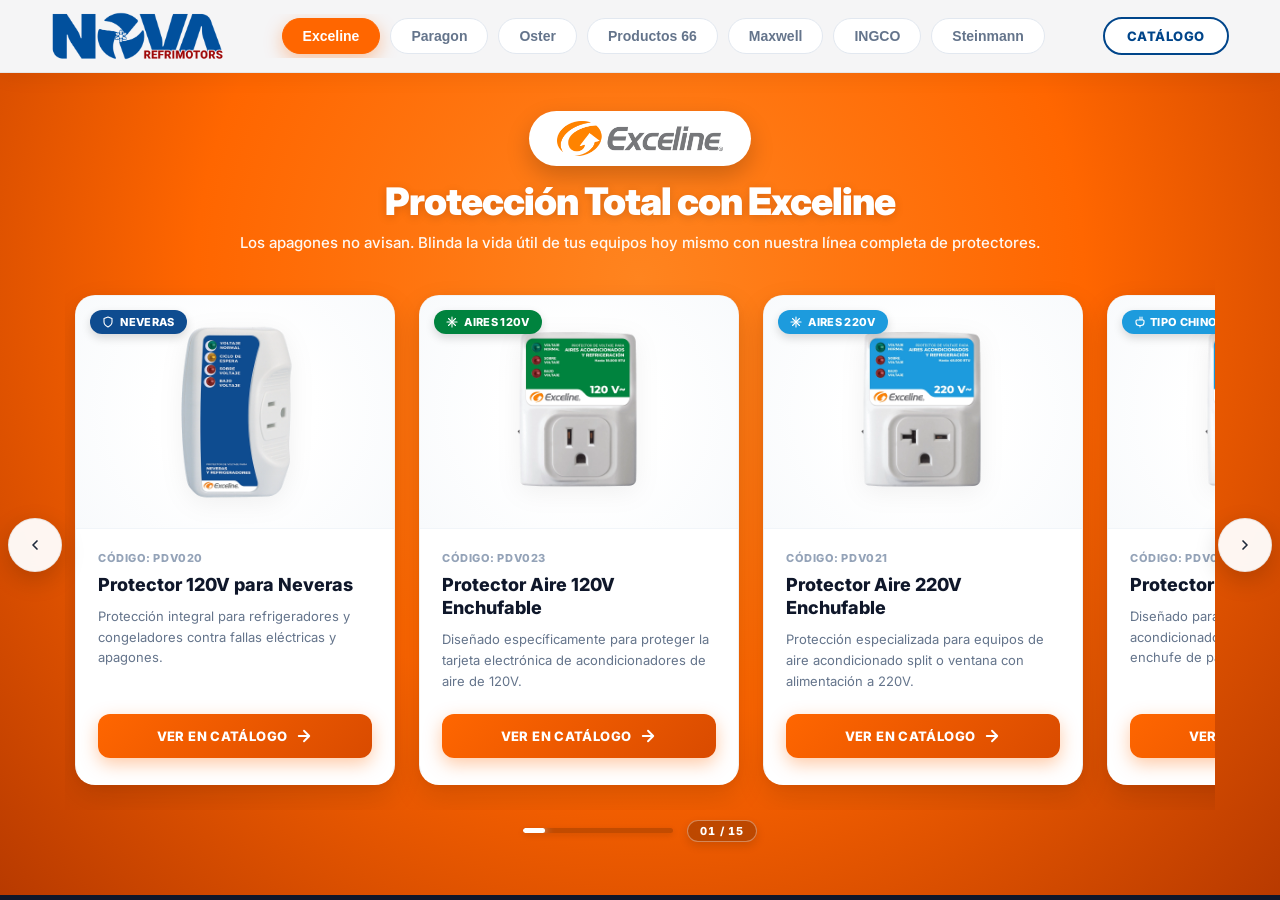
==== commit 237d6e81: "update" ====
--- a/carrusel.html
+++ b/carrusel.html
@@ -1,4 +1,4 @@
-﻿<!DOCTYPE html>
+<!DOCTYPE html>
 <html lang="es">
 
 <head>
@@ -277,6 +277,21 @@
                                 </svg></a>
                         </div>
                     </div>
+                    <div class="carousel-slide">
+                        <div class="img-wrapper"><span class="badge badge-offer"
+                                style="background:#005c8a; color:white;"><svg class="badge-icon" viewBox="0 0 24 24" width="12" height="12" fill="none" stroke="currentColor" stroke-width="2.2" stroke-linecap="round" stroke-linejoin="round" aria-hidden="true"><circle cx="12" cy="12" r="10"></circle><polyline points="12 6 12 12 16 14"></polyline></svg> Timer Digital</span><img
+                                src="productos/PDV025.webp" alt="Programador Horario Exceline GTC-BL-MV"></div>
+                        <div class="card-info">
+                            <span class="card-category">CÓDIGO: PDV025</span>
+                            <h3>Programador Horario Digital</h3>
+                            <p>Temporizador programable multivoltaje 120/220V Exceline (GTC-BL-MV) para automatización de cargas.</p>
+                            <a href="index.html#product=PDV025" class="buy-btn exceline-btn">Ver en Catálogo <svg
+                                    width="18" height="18" fill="none" stroke="currentColor" stroke-width="2.5"
+                                    stroke-linecap="round" stroke-linejoin="round" viewBox="0 0 24 24">
+                                    <path d="M5 12h14M12 5l7 7-7 7" />
+                                </svg></a>
+                        </div>
+                    </div>
                 </div>
                 <button class="slider-btn next-btn" aria-label="Siguiente"><svg viewBox="0 0 24 24" width="16" height="16" fill="none" stroke="currentColor" stroke-width="2.5" stroke-linecap="round" stroke-linejoin="round" aria-hidden="true"><polyline points="9 18 15 12 9 6"></polyline></svg></button>
             </div>
